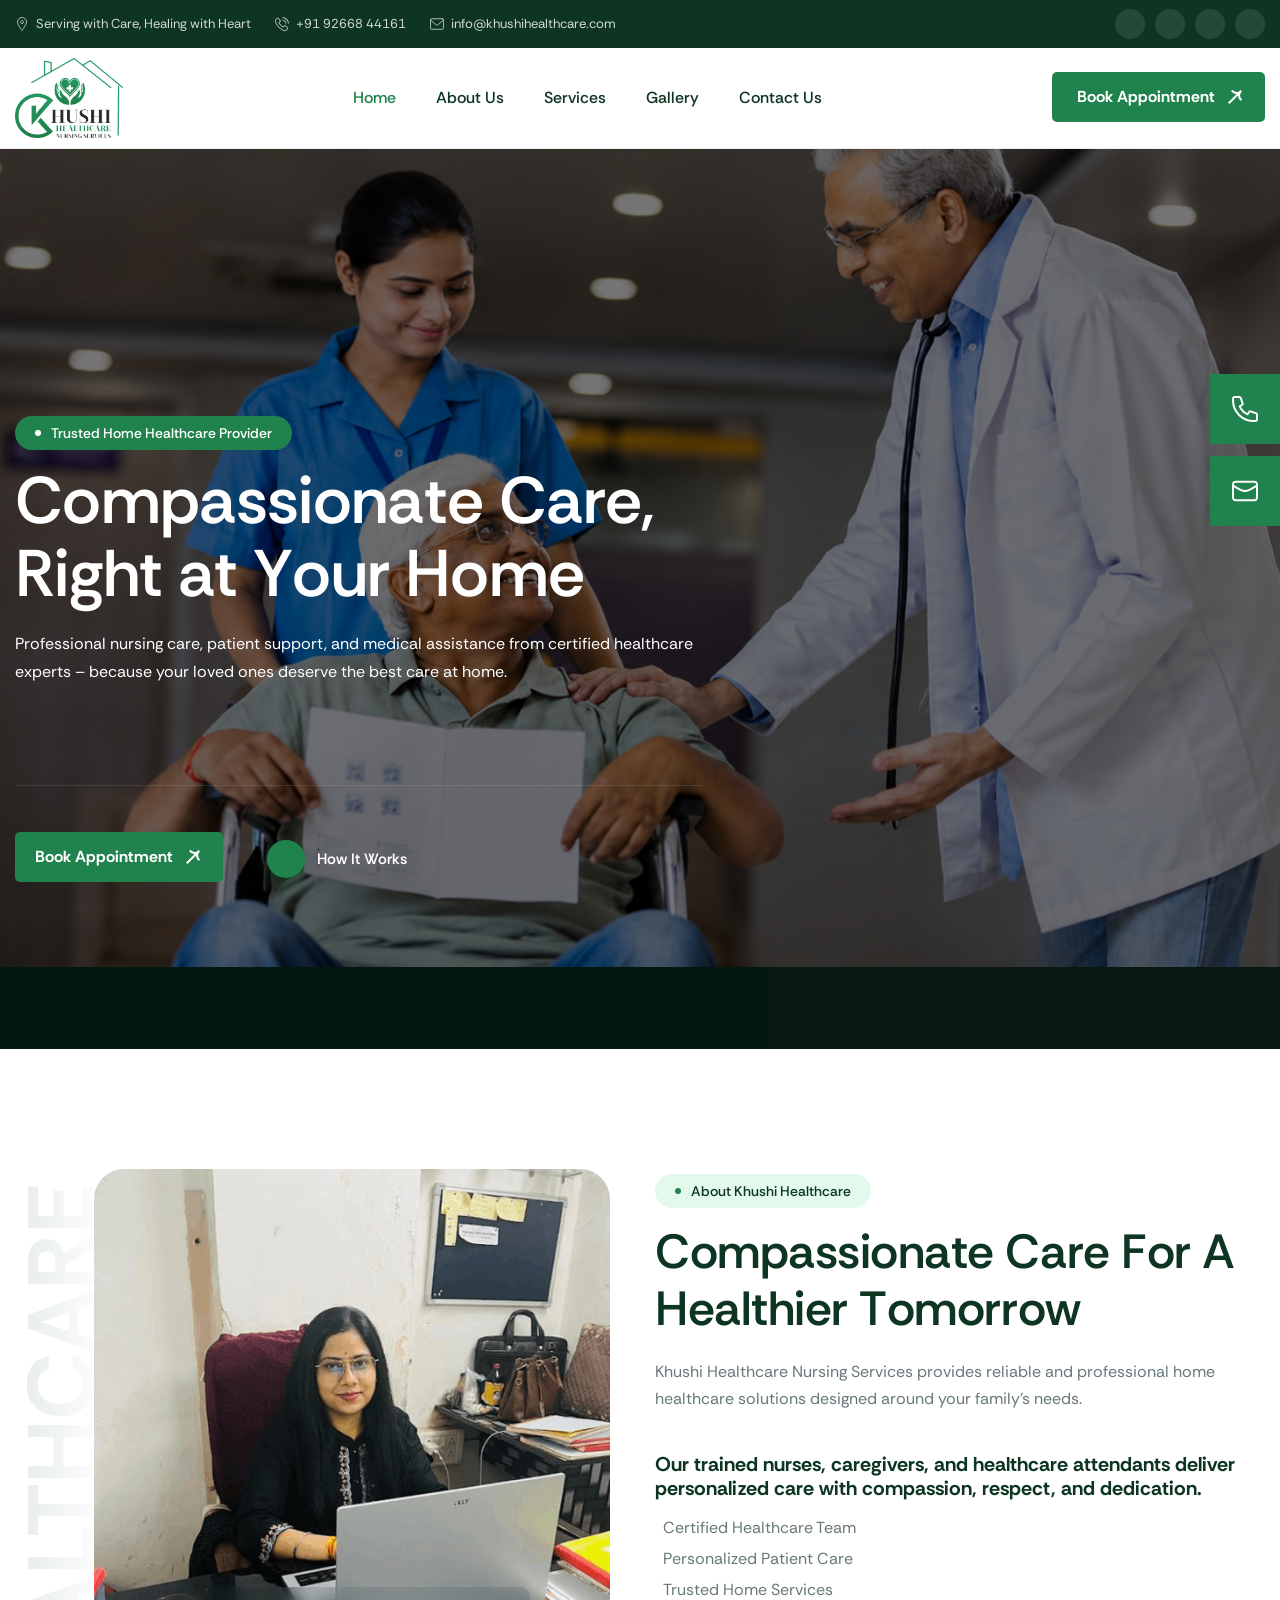
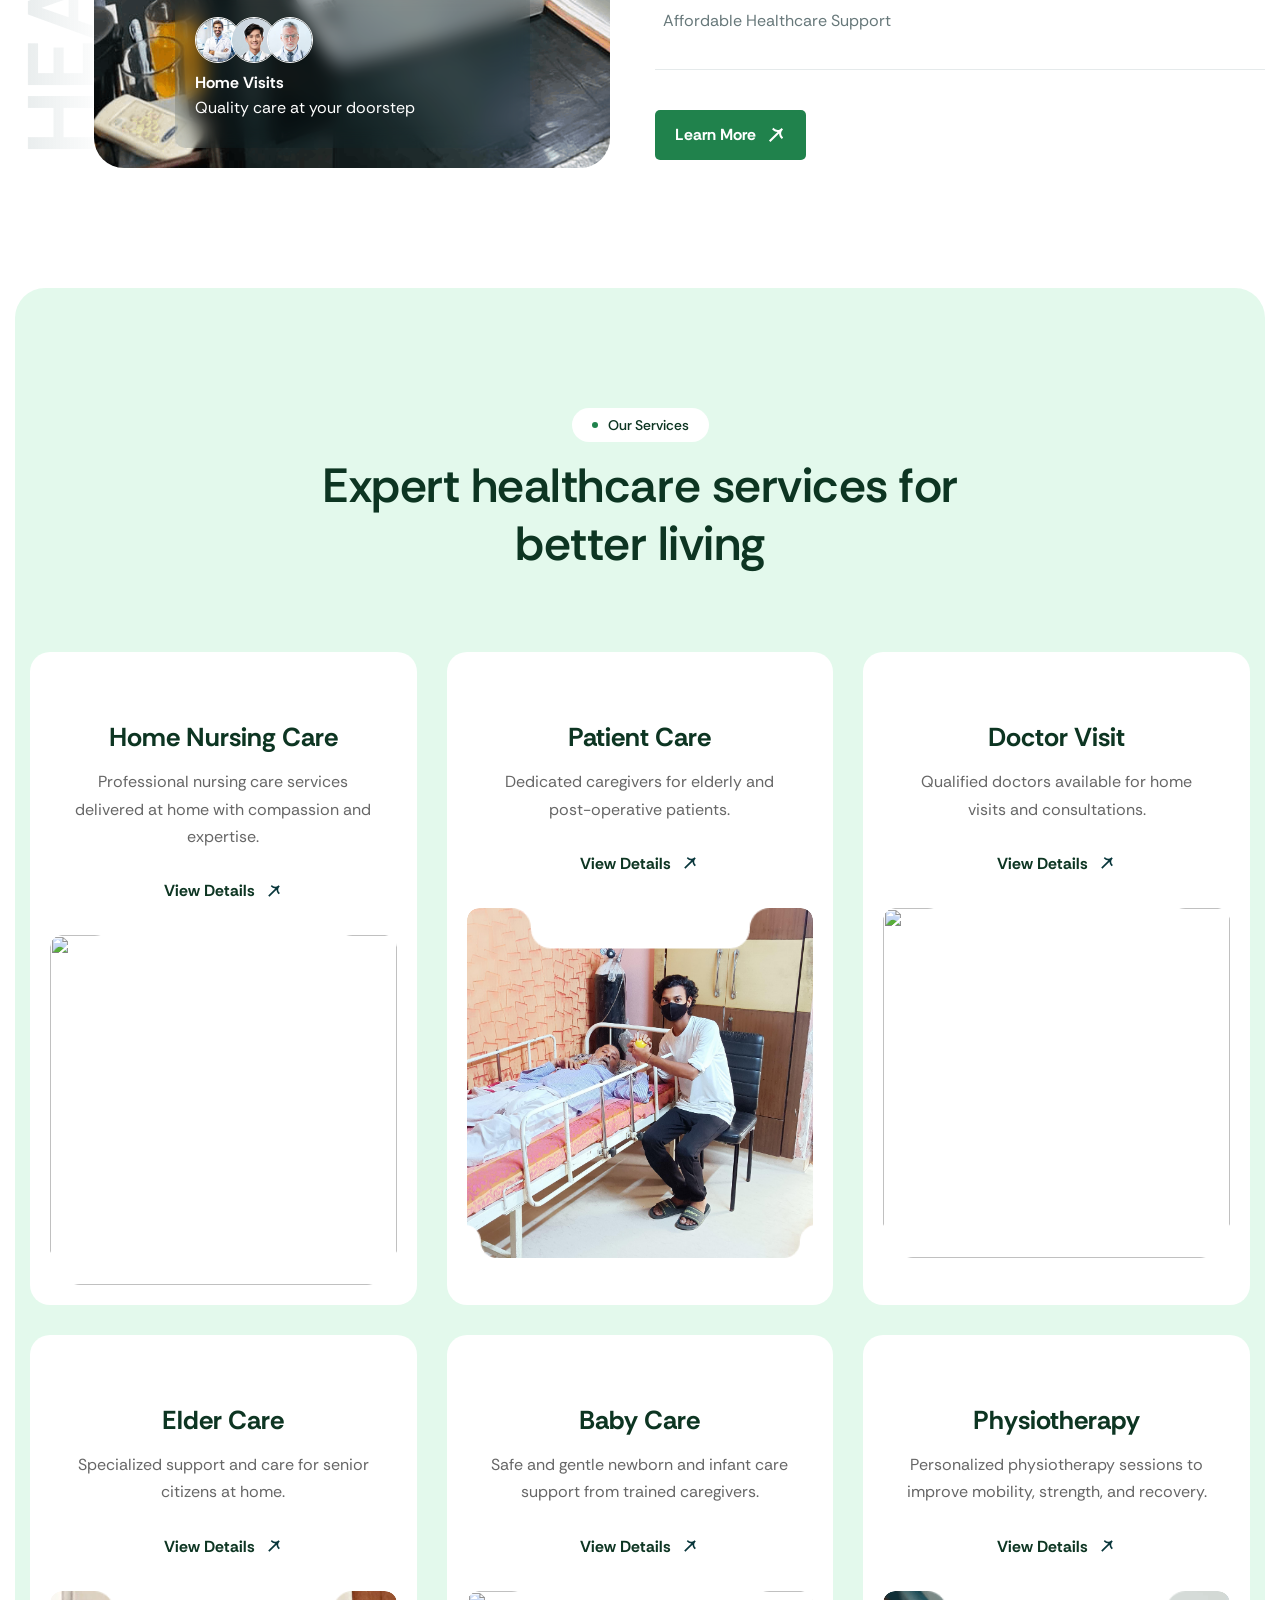
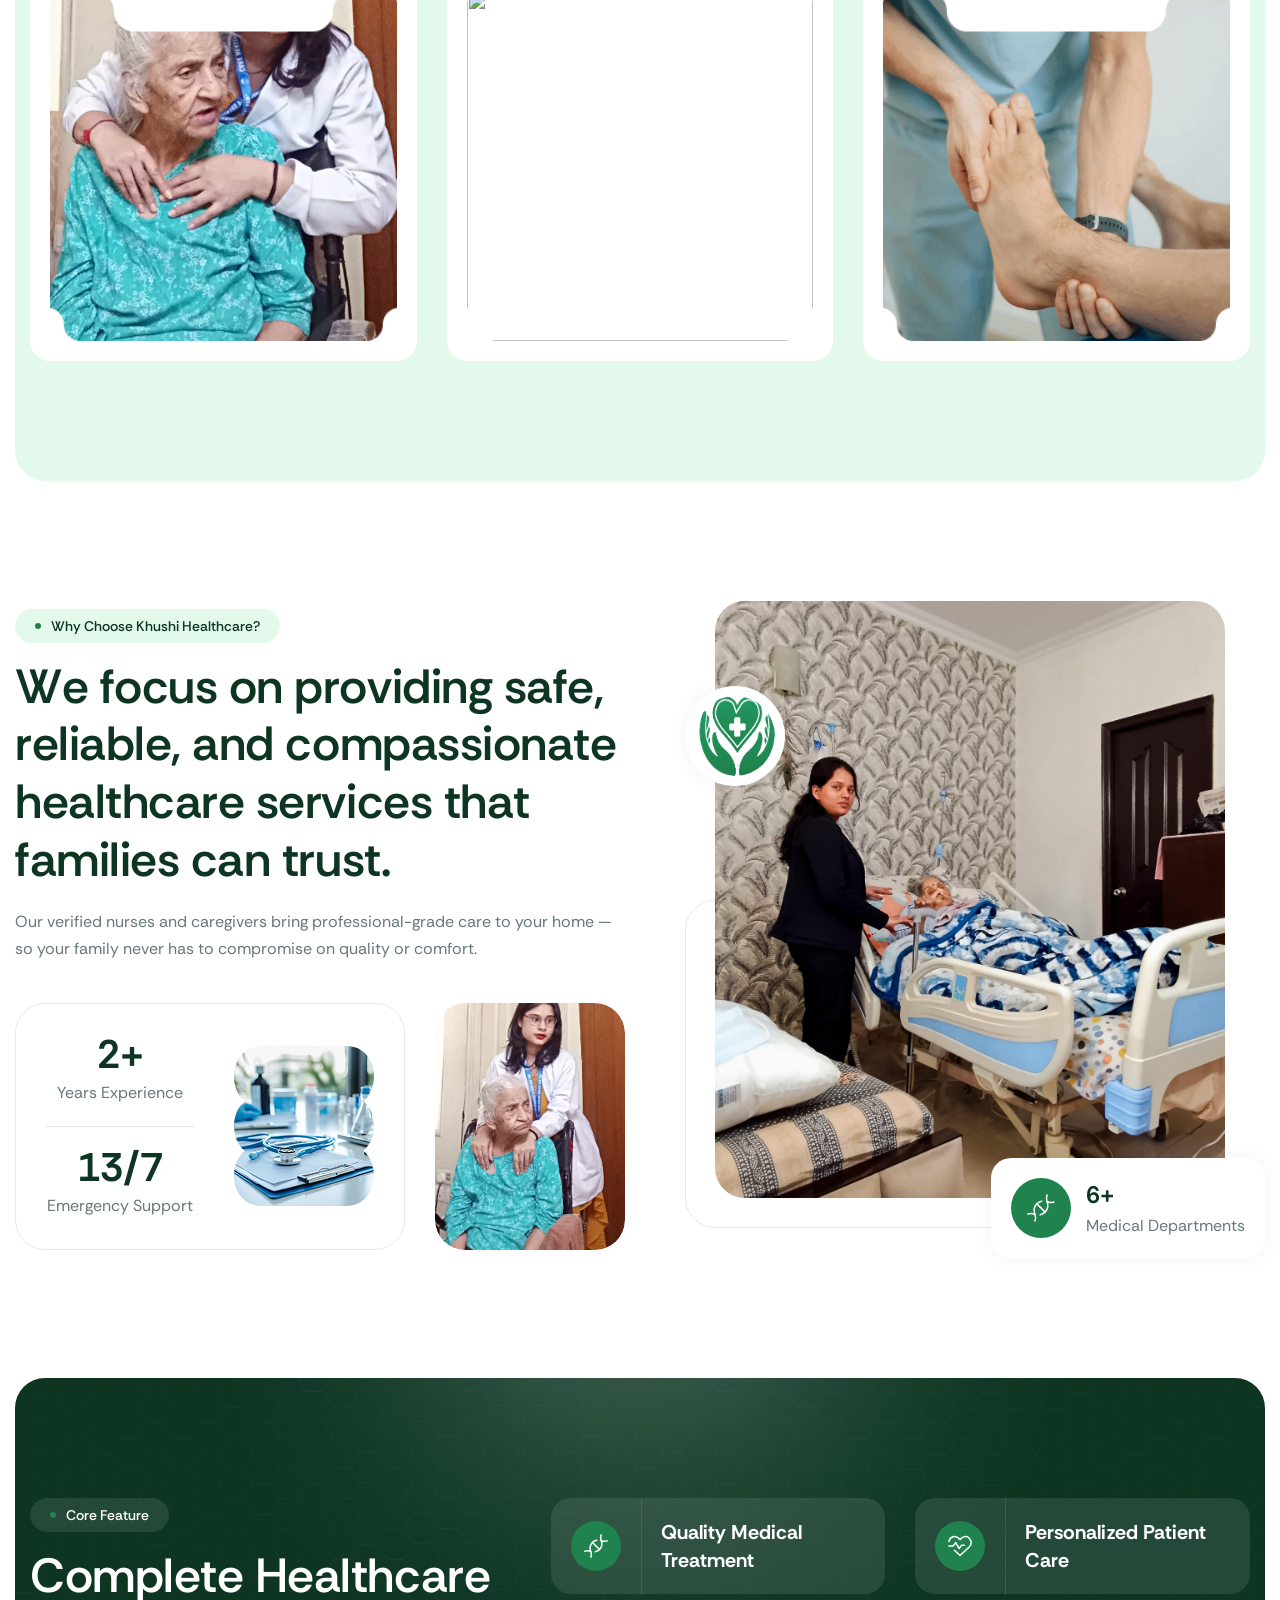
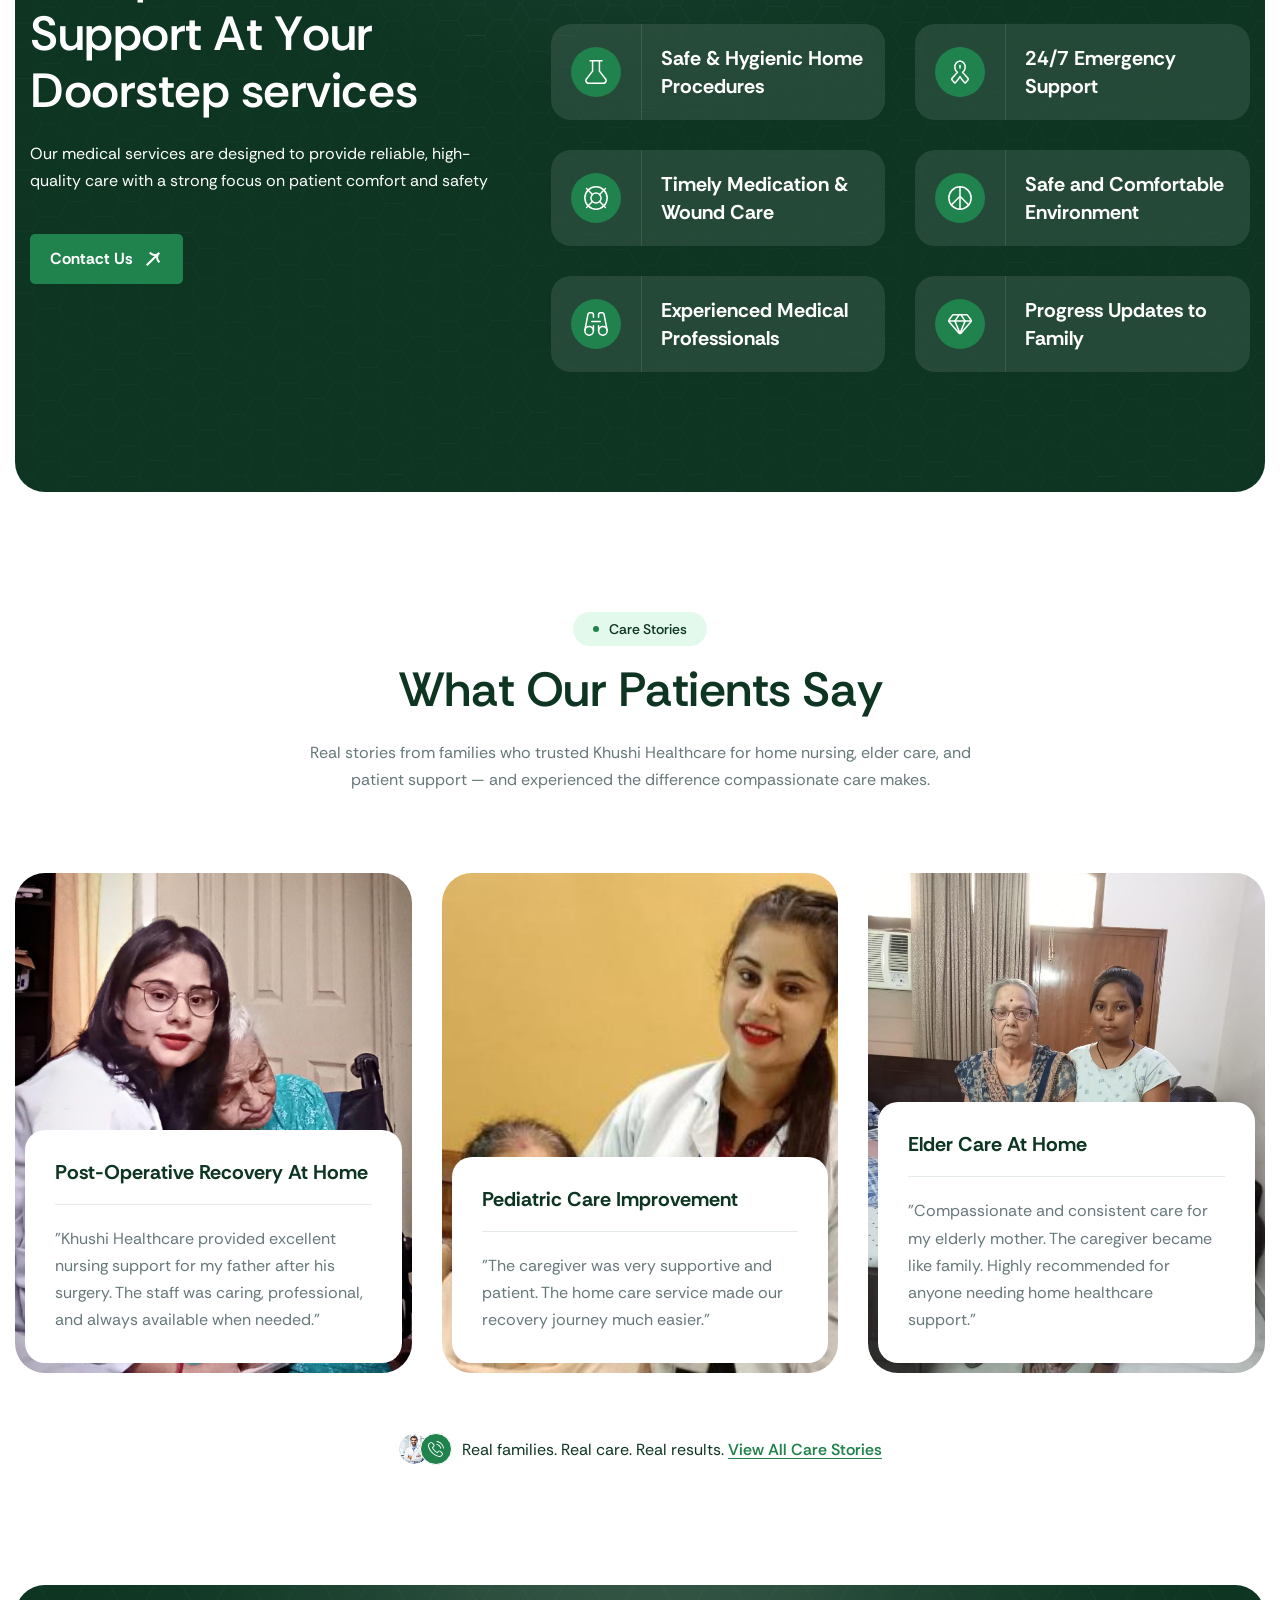
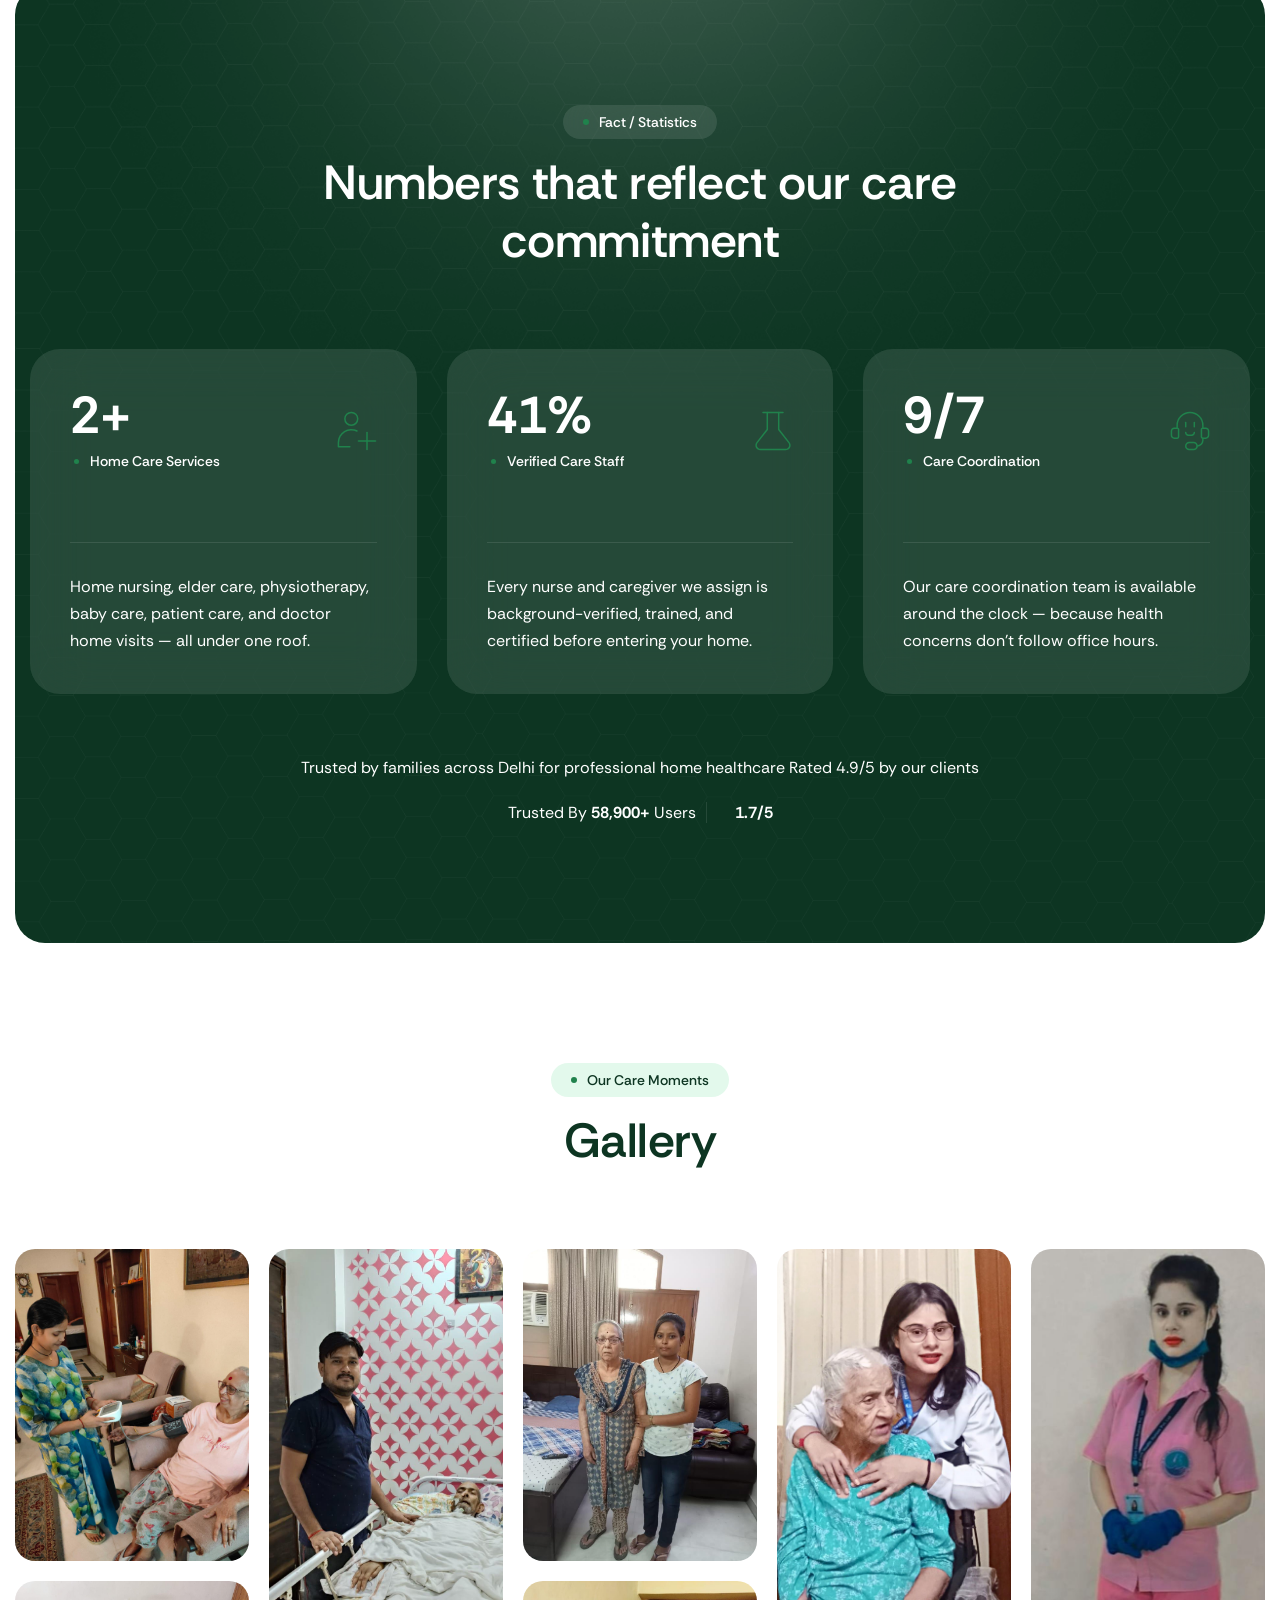
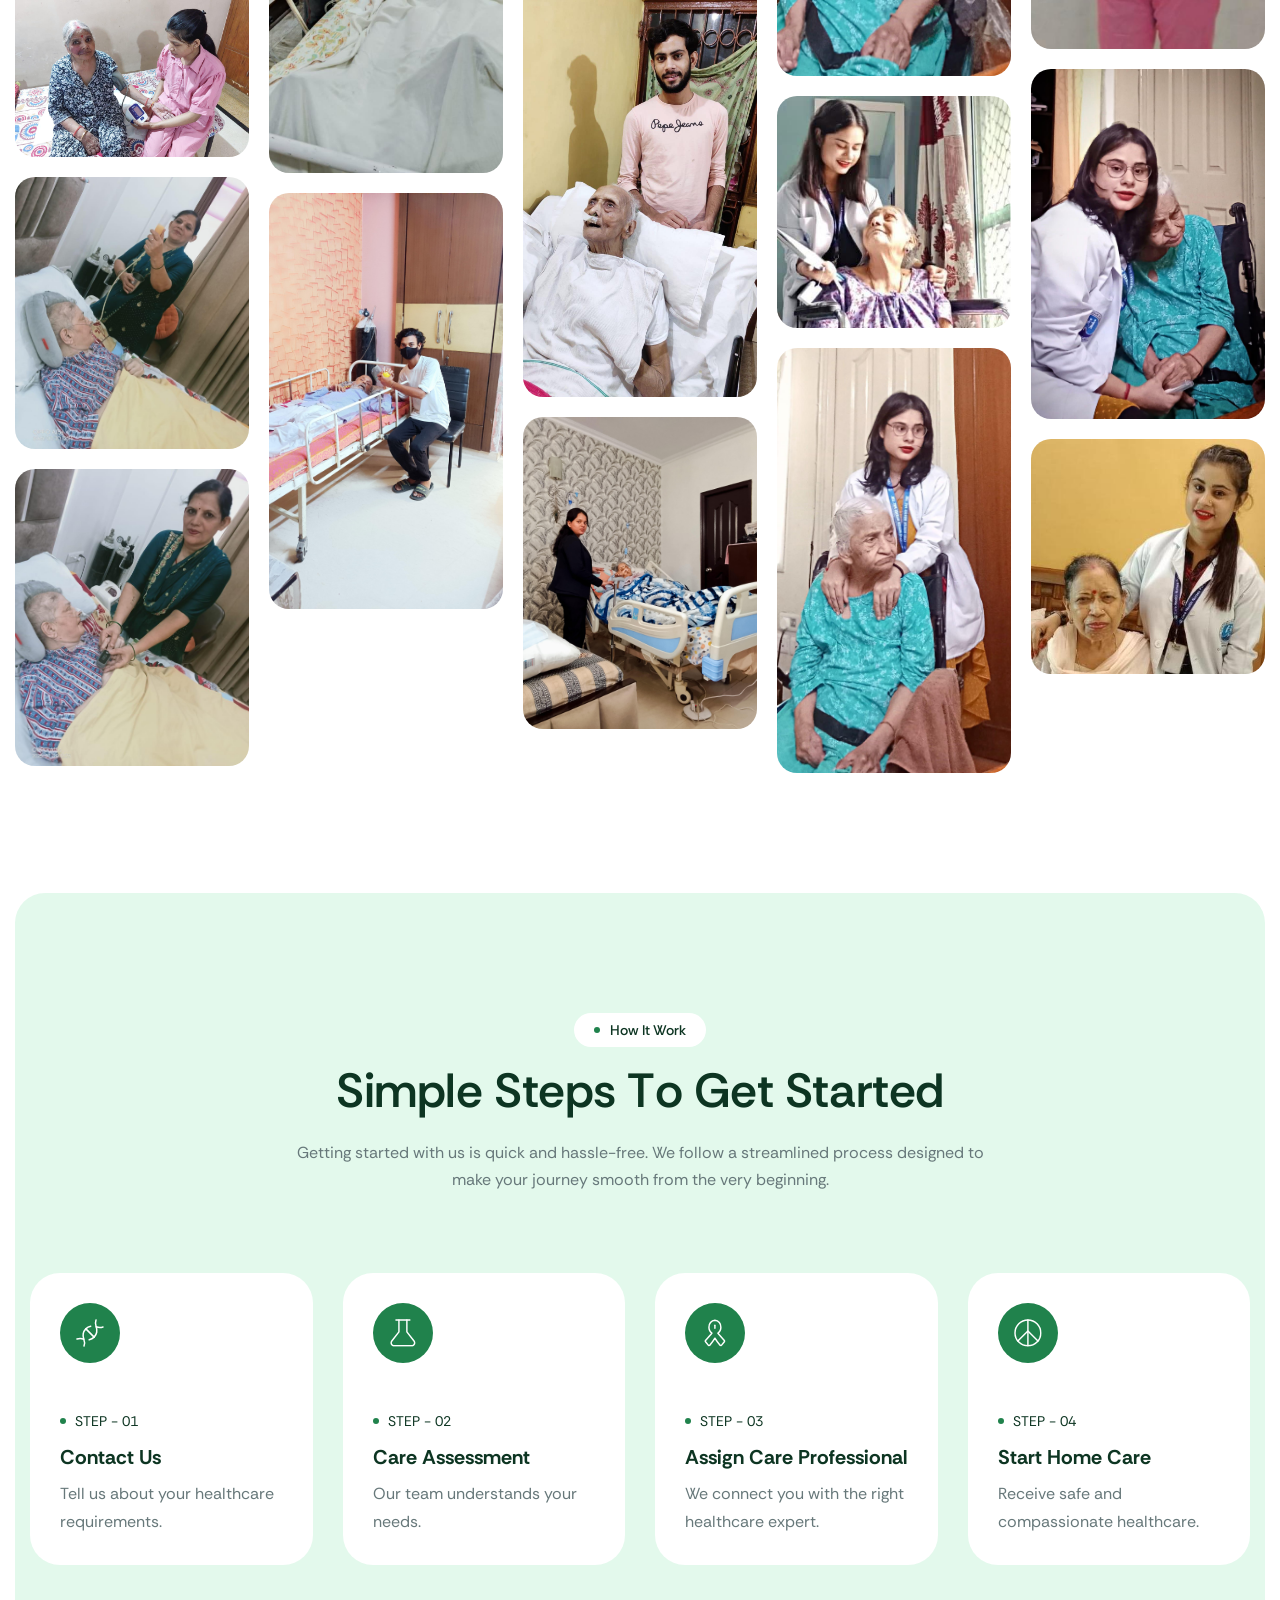
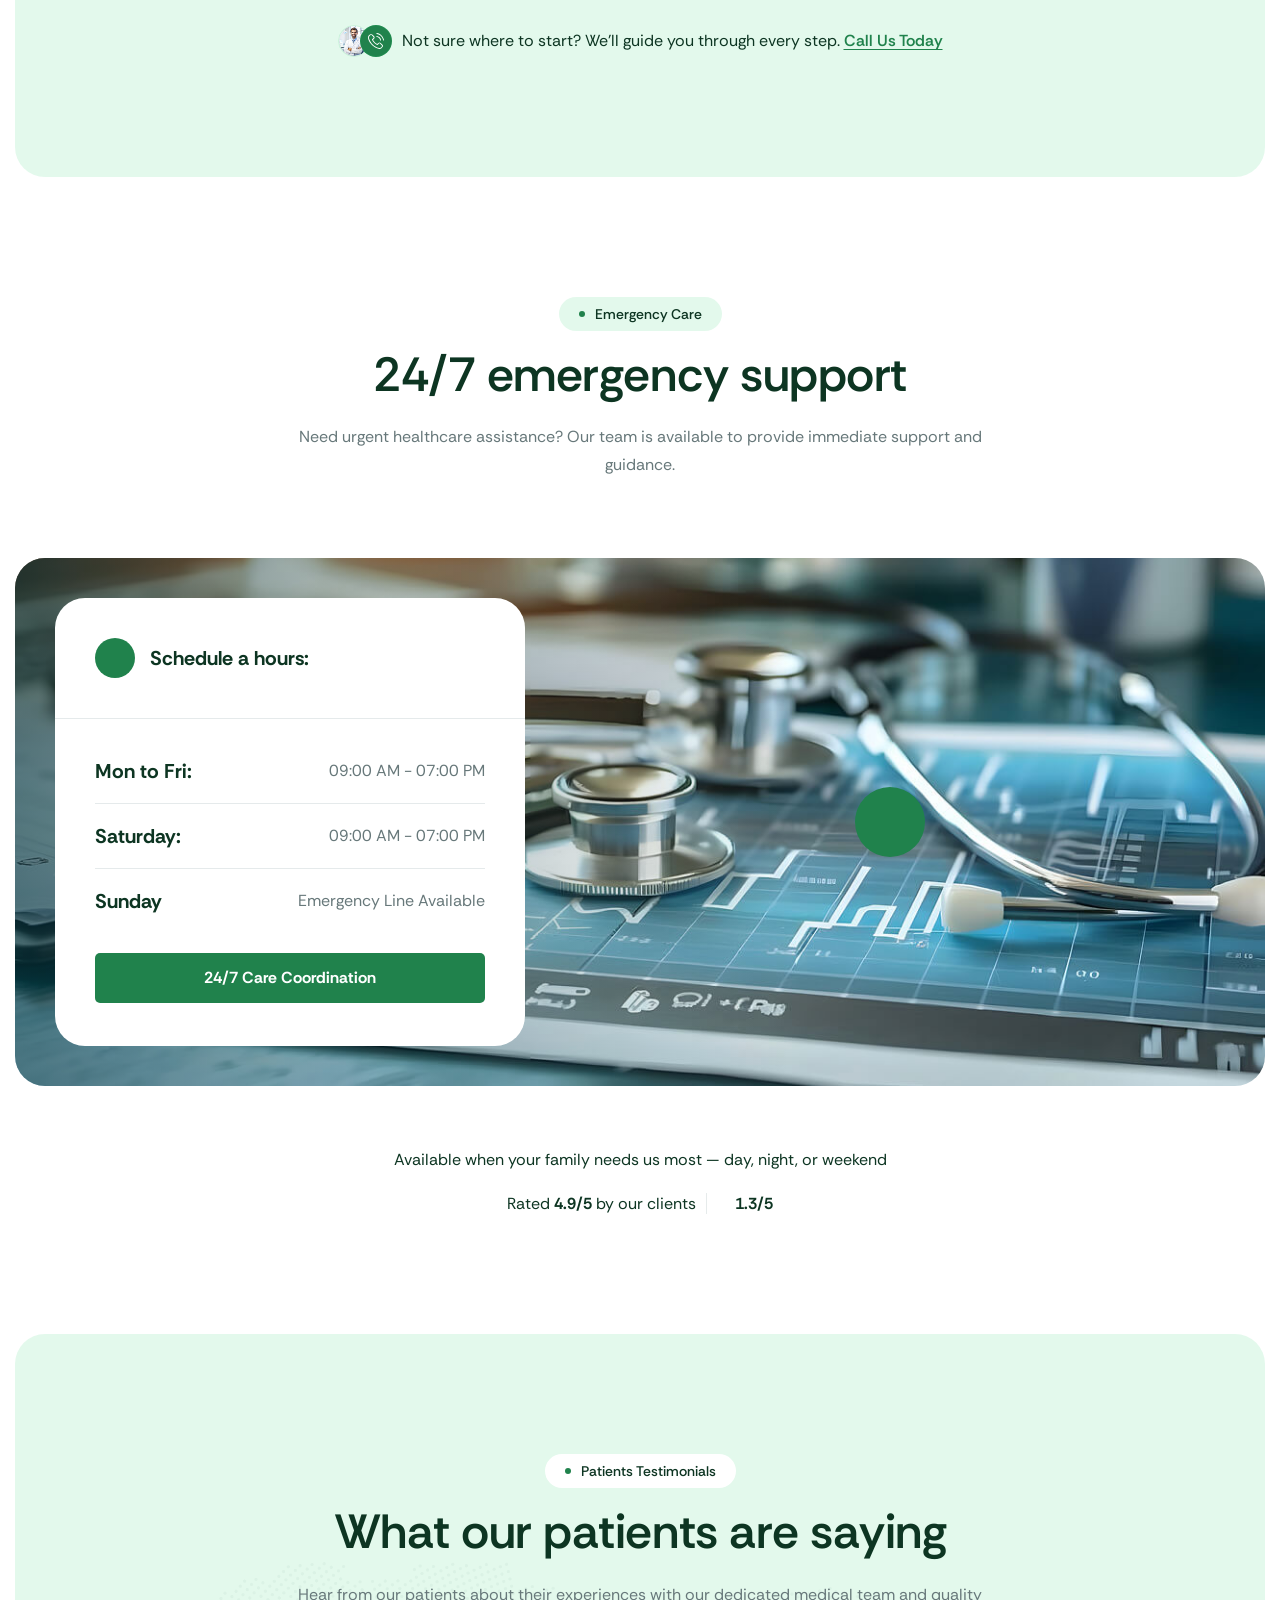
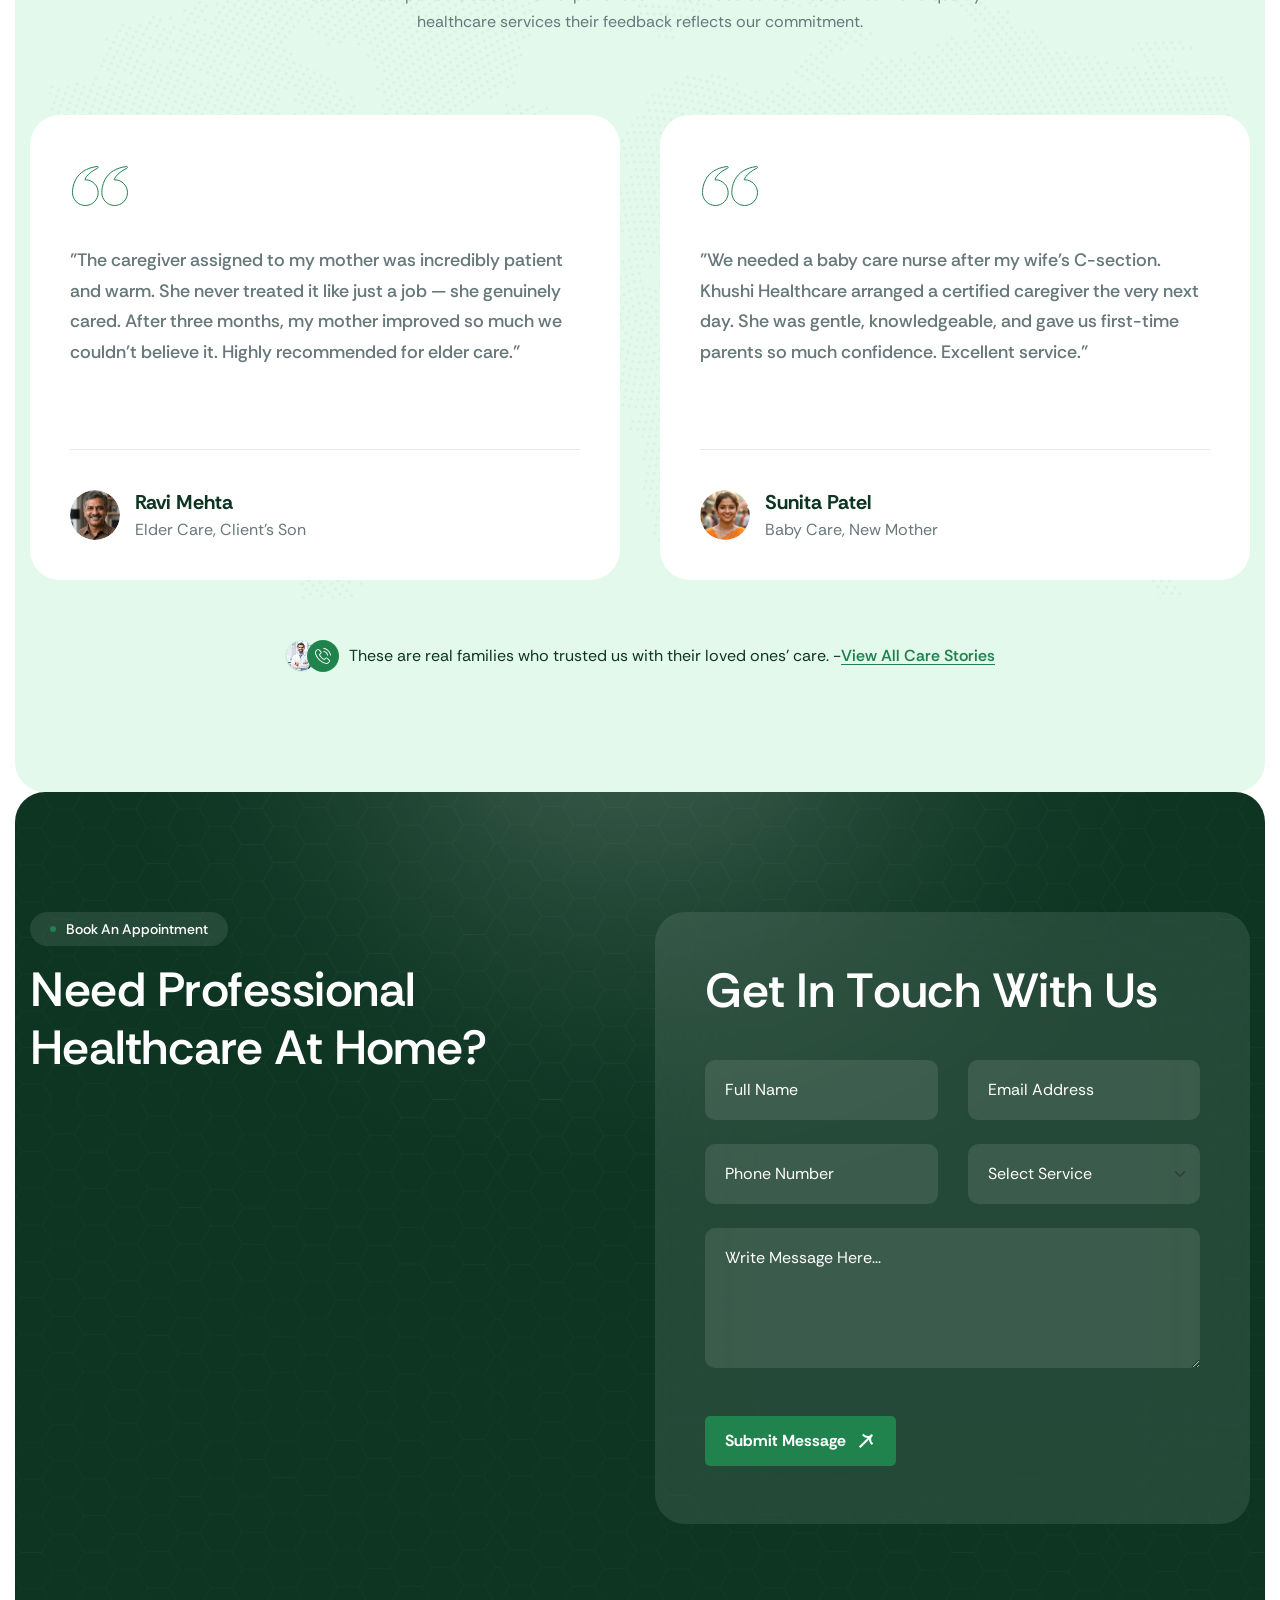
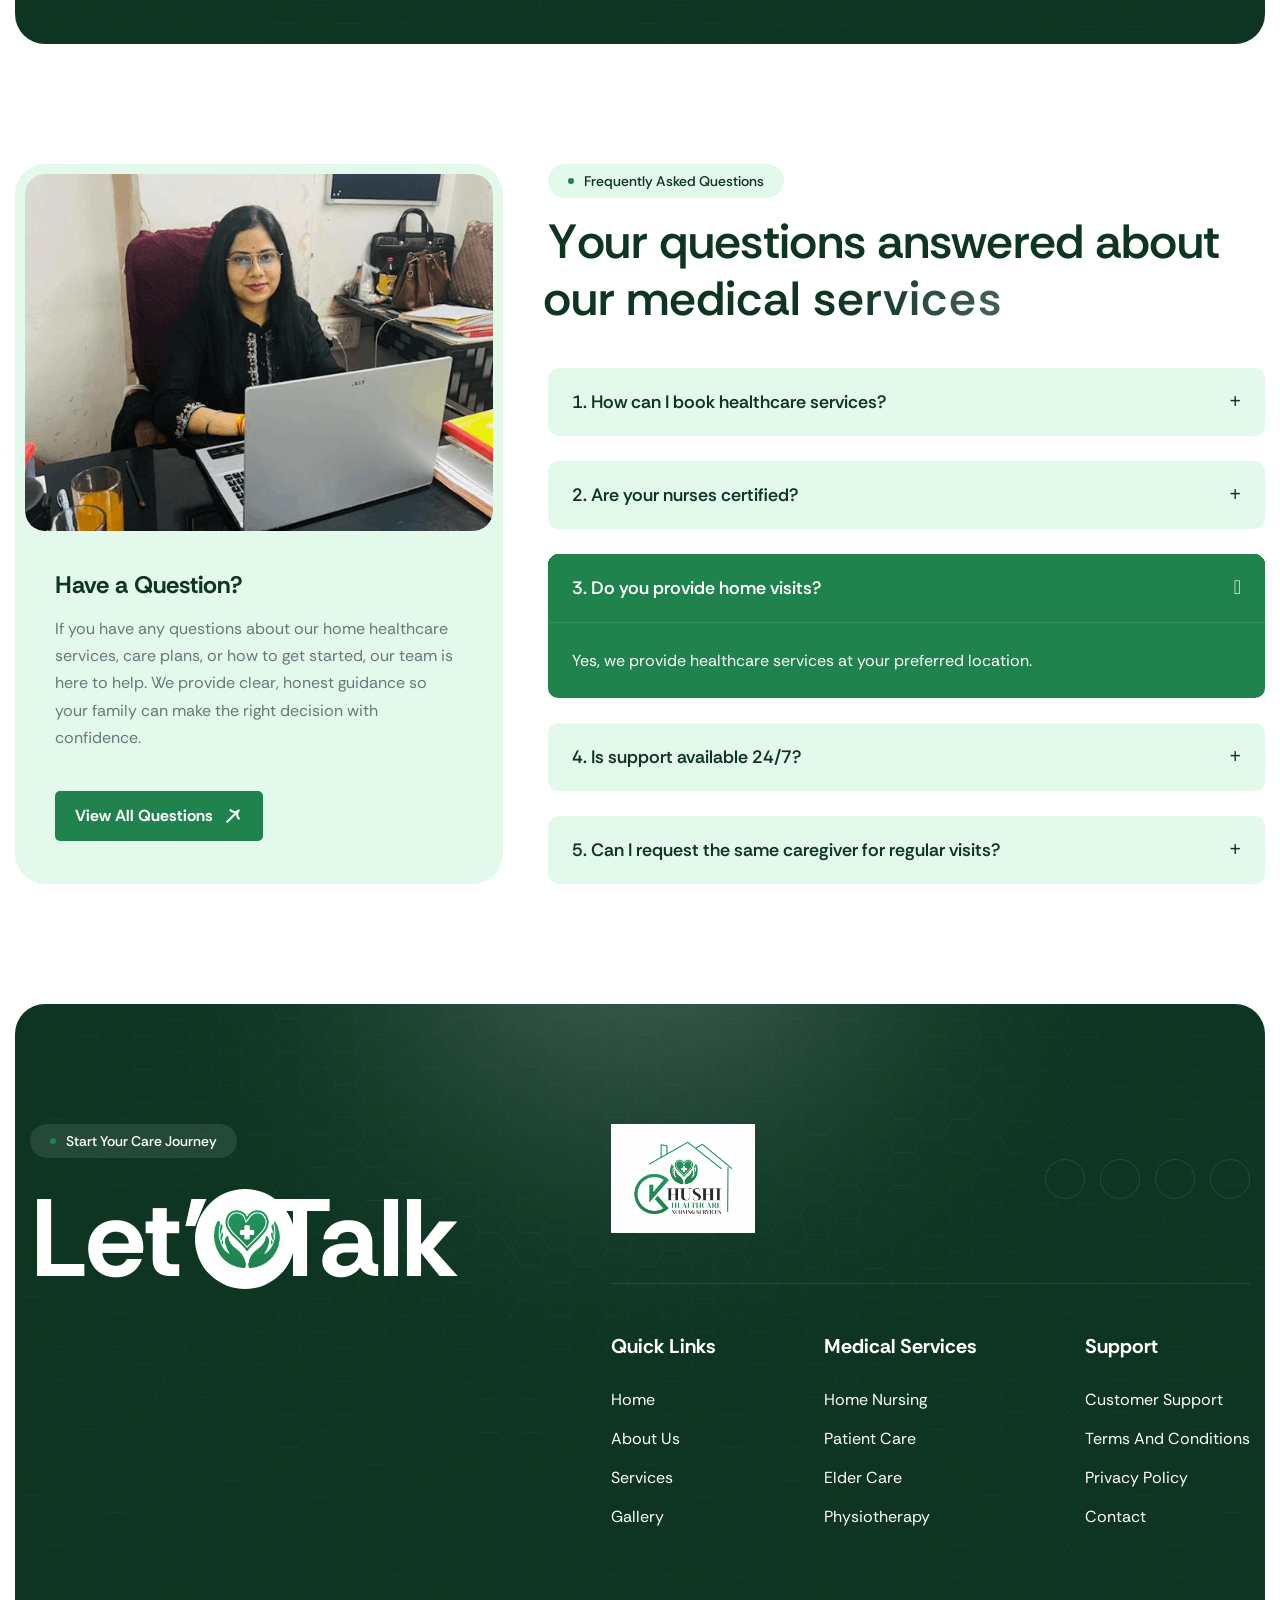
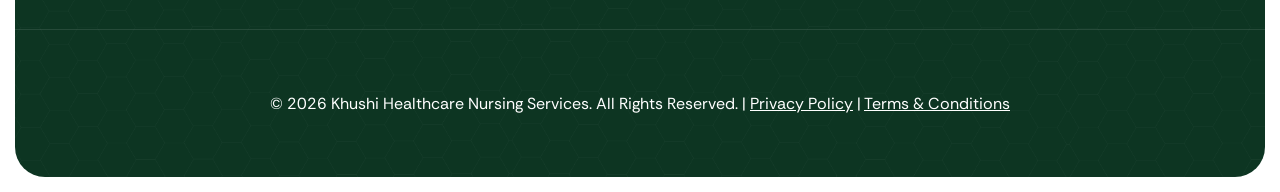
==== index.html @ 94379349 "fixes" ====
<!DOCTYPE html>
<html lang="en">

<head>
    <!-- Meta -->
    <meta charset="utf-8">
    <meta http-equiv="X-UA-Compatible" content="IE=edge">
    <meta name="viewport" content="width=device-width, initial-scale=1.0, maximum-scale=1">
    <meta name="description"
        content="Khushi Healthcare Nursing Services provides certified home nursing, elder care, physiotherapy, baby care & doctor home visits across Delhi.">
    <meta name="keywords"
        content="home nursing Delhi, elder care, patient care, physiotherapy at home, baby care, doctor home visit, home healthcare services">
    <meta name="author" content="Khushi Healthcare Nursing Services">
    <!-- Page Title -->
    <title>Home | Khushi Healthcare Nursing Services</title>
    <!-- Favicon Icon -->
    <link rel="shortcut icon" type="image/x-icon" href="images/site-icon.png">
    <!-- Google Fonts Css-->
    <link rel="preconnect" href="https://fonts.googleapis.com/">
    <link rel="preconnect" href="https://fonts.gstatic.com/" crossorigin>
    <link href="https://fonts.googleapis.com/css2?family=Rethink+Sans:ital,wght@0,400..800;1,400..800&amp;display=swap"
        rel="stylesheet">
    <!-- Bootstrap Css -->
    <link href="css/bootstrap.min.css" rel="stylesheet" media="screen">
    <!-- SlickNav Css -->
    <link href="css/slicknav.min.css" rel="stylesheet">
    <!-- Swiper Css -->
    <link rel="stylesheet" href="css/swiper-bundle.min.css">
    <link rel="stylesheet" href="https://cdnjs.cloudflare.com/ajax/libs/font-awesome/7.0.1/css/all.min.css">
    <!-- Animated Css -->
    <link href="css/animate.css" rel="stylesheet">
    <!-- lightbox  -->
    <link rel="stylesheet" href="https://cdnjs.cloudflare.com/ajax/libs/fancybox/3.5.7/jquery.fancybox.min.css" <!--
        Magnific Popup Core Css File -->
    <link rel="stylesheet" href="css/magnific-popup.css">
    <!-- Mouse Cursor Css File -->
    <link rel="stylesheet" href="css/mousecursor.css">
    <!-- Main Custom Css -->
    <link href="css/custom.css" rel="stylesheet" media="screen">
</head>

<body>

    <div class="contact-fixed-bar">
        <a href="tel:9266844161" class="phone">
            <svg xmlns="http://www.w3.org/2000/svg" width="26" height="26" viewBox="0 0 26 26" fill="none">
                <path
                    d="M1 4.33333C1 15.7472 10.2528 25 21.6667 25C22.1816 25 22.6922 24.9812 23.1977 24.9441C23.7778 24.9017 24.0679 24.8804 24.332 24.7284C24.5506 24.6025 24.7581 24.3793 24.8677 24.152C25 23.8776 25 23.5575 25 22.9173V19.1609C25 18.6226 25 18.3534 24.9114 18.1226C24.8331 17.9188 24.706 17.7373 24.5412 17.5941C24.3546 17.432 24.1017 17.34 23.5957 17.156L23.5957 17.156L19.3199 15.6012C18.7313 15.3871 18.437 15.2801 18.1577 15.2983C17.9115 15.3143 17.6746 15.3983 17.4733 15.541C17.245 15.7029 17.0838 15.9714 16.7616 16.5085L16.7616 16.5085L15.6667 18.3333C12.1335 16.7332 9.2692 13.8652 7.66667 10.3333L9.49151 9.23843C10.0286 8.91617 10.2971 8.75504 10.459 8.52675C10.6017 8.32544 10.6857 8.08849 10.7017 7.84226C10.7199 7.56302 10.6129 7.2687 10.3988 6.68006L8.84398 2.40428C8.66001 1.89835 8.56802 1.64538 8.40589 1.4588C8.26268 1.29399 8.08119 1.16686 7.87736 1.0886C7.64661 1 7.37744 1 6.83909 1H3.08268C2.4425 1 2.12241 1 1.84797 1.13234C1.62067 1.24194 1.39752 1.44935 1.2716 1.66804C1.11958 1.93209 1.09833 2.22216 1.05585 2.8023C1.01883 3.30781 1 3.81837 1 4.33333Z"
                    stroke="white" stroke-width="2" stroke-linecap="round" stroke-linejoin="round"></path>
            </svg>
            <span>(926) 684-4161</span>
        </a>
        <a href="mailto:Khushihealthcarenursingservice@gmail.com" class="mail">
            <svg xmlns="http://www.w3.org/2000/svg" width="26" height="22" viewBox="0 0 26 22" fill="none">
                <path
                    d="M25 5.66797L20.2523 8.30559C17.6053 9.77613 16.2818 10.5114 14.8802 10.7997C13.6397 11.0548 12.3603 11.0548 11.1198 10.7997C9.71819 10.5114 8.3947 9.77614 5.74773 8.3056L1 5.66797M5.26667 20.3346H20.7333C22.2268 20.3346 22.9735 20.3346 23.544 20.044C24.0457 19.7883 24.4537 19.3804 24.7094 18.8786C25 18.3082 25 17.5614 25 16.068V5.93464C25 4.44116 25 3.69443 24.7094 3.12399C24.4537 2.62223 24.0457 2.21428 23.544 1.95862C22.9735 1.66797 22.2268 1.66797 20.7333 1.66797H5.26667C3.77319 1.66797 3.02646 1.66797 2.45603 1.95862C1.95426 2.21428 1.54631 2.62223 1.29065 3.12399C1 3.69443 1 4.44116 1 5.93464V16.068C1 17.5614 1 18.3082 1.29065 18.8786C1.54631 19.3804 1.95426 19.7883 2.45603 20.044C3.02646 20.3346 3.77319 20.3346 5.26667 20.3346Z"
                    stroke="white" stroke-width="2" stroke-linecap="round" stroke-linejoin="round"></path>
            </svg><span>Khushihealthcarenursingservice@gmail.com</span>
        </a>
    </div>


    <!-- Top Bar Start -->
    <div class="header-top-bar">
        <div class="container">
            <div class="header-top-inner">
                <div class="header-top-left">
                    <ul class="header-top-info">
                        <li>
                            <img src="images/icon-location-white.svg" alt="Location">
                            <span>Serving with Care, Healing with Heart</span>
                        </li>
                        <li>
                            <img src="images/icon-phone-white.svg" alt="Phone">
                            <a href="tel:9266844161">+91 92668 44161</a>
                        </li>
                        <li>
                            <img src="images/icon-mail-white.svg" alt="Email">
                            <a href="mailto:info@khushihealthcare.com">info@khushihealthcare.com</a>
                        </li>
                    </ul>
                </div>
                <div class="header-top-right">
                    <ul class="header-social-links">
                        <li><a href="#" aria-label="Facebook"><i class="fa-brands fa-facebook-f"></i></a></li>
                        <li><a href="#" aria-label="Instagram"><i class="fa-brands fa-instagram"></i></a></li>
                        <li><a href="#" aria-label="Twitter"><i class="fa-brands fa-x-twitter"></i></a></li>
                        <li><a href="#" aria-label="WhatsApp"><i class="fa-brands fa-whatsapp"></i></a></li>
                    </ul>
                </div>
            </div>
        </div>
    </div>
    <!-- Top Bar End -->

    <!-- Header Start -->
    <header class="main-header">
        <div class="header-sticky">
            <nav class="navbar navbar-expand-lg">
                <div class="container">
                    <!-- Logo Start -->
                    <a class="navbar-brand" href="/">
                        <img src="images/site-logo-new.png" alt="Khushi Healthcare Logo">
                    </a>
                    <!-- Logo End -->

                    <!-- Main Menu Start -->
                    <div class="collapse navbar-collapse main-menu">
                        <div class="nav-menu-wrapper">
                            <ul class="navbar-nav mr-auto" id="menu">
                                <li class="nav-item"><a class="nav-link active" href="/">Home</a></li>
                                <li class="nav-item"><a class="nav-link" href="about">About Us</a></li>
                                <li class="nav-item"><a class="nav-link" href="services">Services</a></li>
                                <li class="nav-item"><a class="nav-link" href="gallery">Gallery</a></li>
                                <li class="nav-item"><a class="nav-link" href="contact">Contact Us</a></li>
                                <li class="nav-item highlighted-menu"><a class="nav-link" href="contact">Book
                                        Appointment</a></li>
                            </ul>
                        </div>

                        <!-- Header Btn Start -->
                        <div class="header-btn">
                            <a href="tel:9266844161" class="btn-default btn-highlighted">
                                <i class="fa-regular fa-calendar-check"></i> Book Appointment
                            </a>
                        </div>
                        <!-- Header Btn End -->
                    </div>
                    <!-- Main Menu End -->
                    <div class="navbar-toggle"></div>
                </div>
            </nav>
            <div class="responsive-menu"></div>
        </div>
    </header>
    <!-- Header End -->

    <!-- Hero Section Start -->
    <div class="hero dark-section parallaxie desktop-banner" style="background-image: url('images/home-banner.png');">
        <div class="container">
            <div class="row">
                <div class="col-xl-7">
                    <!-- Hero Content Start -->
                    <div class="hero-content">
                        <!-- Section Title Start -->
                        <div class="section-title">
                            <span class="section-sub-title wow fadeInUp">Trusted Home Healthcare Provider</span>
                            <h1 class="text-anime-style-3" data-cursor="-opaque">Compassionate Care, Right at Your Home
                            </h1>
                            <p class="wow fadeInUp" data-wow-delay="0.2s">Professional nursing care, patient support,
                                and medical assistance from certified healthcare experts – because your loved ones
                                deserve the best care at home.</p>
                        </div>
                        <!-- Section Title End -->

                        <!-- Hero Content Body Start -->
                        <div class="hero-content-body wow fadeInUp" data-wow-delay="0.4s">
                            <!-- Hero Button Start -->
                            <div class="hero-btn">
                                <a href="tel:9266844161" class="btn-default btn-highlighted">Book Appointment</a>
                            </div>

                            <a href="services" class="btn-hero-outline">
                                <span class="btn-play-icon"><i class="fa-solid fa-play"></i></span>
                                How It Works
                            </a>
                            <!-- Hero Button End -->

                            <!-- Hero Client Box Start -->
                            <div class="hero-client-box" style="display: none;">
                                <!-- Satisfy Client Image Start -->
                                <div class="satisfy-client-images">
                                    <div class="satisfy-client-image">
                                        <figure class="image-anime">
                                            <img src="images/author-1.jpg" alt="">
                                        </figure>
                                    </div>
                                    <div class="satisfy-client-image">
                                        <figure class="image-anime">
                                            <img src="images/author-2.jpg" alt="">
                                        </figure>
                                    </div>
                                    <div class="satisfy-client-image">
                                        <figure class="image-anime">
                                            <img src="images/author-3.jpg" alt="">
                                        </figure>
                                    </div>
                                </div>
                                <!-- Satisfy Client Image End -->

                                <!-- Hero Client Content Start -->
                                <div class="hero-client-content">
                                    <h2>24/7 Support</h2>
                                    <p>Available anytime when you need care</p>
                                </div>
                                <!-- Hero Client Content End -->
                            </div>
                            <!-- Hero Client Box End -->
                        </div>
                        <!-- Hero Content Body End -->
                    </div>
                    <!-- Hero Content End -->
                </div>
            </div>
        </div>
    </div>
    <!-- Hero Section End -->

    <!-- Hero Section Start -->
    <div class="hero hero-premium mobile-banner">
        <!-- Soft background circle decoration -->
        <div class="hero-bg-circle"></div>

        <div class="container">
            <div class="row align-items-center">

                <!-- ===== LEFT: Content ===== -->
                <div class="col-xl-6 col-lg-6 order-1 mt-5">
                    <div class="hero-content wow fadeInLeft" data-wow-duration="0.9s">

                        <!-- Trust badge label -->
                        <div class="hero-label wow fadeInUp" data-wow-delay="0.1s">
                            <i class="fa-solid fa-shield-halved"></i>
                            <span>Trusted Home Healthcare Provider</span>
                        </div>

                        <!-- Headline -->
                        <h1 class="hero-headline text-anime-style-3" data-cursor="-opaque">
                            Compassionate Care,<br>
                            <span class="hero-headline-accent">Right at Your Home</span>
                        </h1>

                        <!-- Subheadline -->
                        <p class="hero-subheadline wow fadeInUp" data-wow-delay="0.2s">
                            Professional nursing care, patient support, and medical assistance from certified healthcare
                            experts &ndash; because your loved ones deserve the best care at home.
                        </p>

                        <!-- Trust icon row -->
                        <div class="hero-trust-icons wow fadeInUp" data-wow-delay="0.3s">
                            <div class="hero-trust-item">
                                <div class="hero-trust-icon-wrap">
                                    <i class="fa-solid fa-user-nurse"></i>
                                </div>
                                <span>Expert &amp; Certified Caregivers</span>
                            </div>
                            <div class="hero-trust-item">
                                <div class="hero-trust-icon-wrap">
                                    <i class="fa-solid fa-house-medical-circle-check"></i>
                                </div>
                                <span>Comfort of Your Home</span>
                            </div>
                            <div class="hero-trust-item">
                                <div class="hero-trust-icon-wrap">
                                    <i class="fa-solid fa-hand-holding-heart"></i>
                                </div>
                                <span>Compassion You Can Trust</span>
                            </div>
                        </div>

                        <!-- CTA Buttons -->
                        <div class="hero-content-body wow fadeInUp" data-wow-delay="0.4s">
                            <div class="hero-btn">
                                <a href="tel:9266844161" class="btn-default btn-highlighted">
                                    Book Appointment
                                </a>
                                <a href="services" class="btn-hero-outline">
                                    <span class="btn-play-icon"><i class="fa-solid fa-play"></i></span>
                                    How It Works
                                </a>
                            </div>
                        </div>

                    </div>
                </div>

                <!-- ===== RIGHT: Visual ===== -->
                <div class="col-xl-6 col-lg-6">
                    <div class="hero-visual wow fadeInRight" data-wow-duration="0.9s" data-wow-delay="0.15s">

                        <!-- Image + circular bg -->
                        <div class="hero-image-wrap">
                            <!-- Soft circle behind image -->
                            <div class="hero-img-circle"></div>

                            <figure class="hero-main-image">
                                <img src="images/nurse.jpg" alt="Certified home healthcare nurse" loading="eager">
                            </figure>

                            <!-- Floating 24/7 card -->
                            <div class="hero-float-card hero-float-card--support wow fadeInUp" data-wow-delay="0.6s">
                                <div class="float-card-ring">
                                    <strong>24/7</strong>
                                </div>
                                <div class="float-card-body">
                                    <span>Care &amp; Support</span>
                                    <p>We are available round the clock for your support</p>
                                </div>
                            </div>
                        </div>

                    </div>
                </div>

            </div>
        </div>

        <!-- Bottom Feature Strip -->
        <div class="hero-feature-strip wow fadeInUp" data-wow-delay="0.5s">
            <div class="container">
                <div class="hero-feature-inner">
                    <div class="hero-feature-item">
                        <div class="hero-feature-icon">
                            <i class="fa-solid fa-user-nurse"></i>
                        </div>
                        <div class="hero-feature-text">
                            <h4>Trained Professionals</h4>
                            <p>Experienced &amp; background-verified caregivers</p>
                        </div>
                    </div>
                    <div class="hero-feature-divider"></div>
                    <div class="hero-feature-item">
                        <div class="hero-feature-icon">
                            <i class="fa-solid fa-shield-halved"></i>
                        </div>
                        <div class="hero-feature-text">
                            <h4>Safe &amp; Reliable</h4>
                            <p>Your safety and comfort are our priority</p>
                        </div>
                    </div>
                    <div class="hero-feature-divider"></div>
                    <div class="hero-feature-item">
                        <div class="hero-feature-icon">
                            <i class="fa-solid fa-clock"></i>
                        </div>
                        <div class="hero-feature-text">
                            <h4>On-Time Support</h4>
                            <p>Timely care when you need it most</p>
                        </div>
                    </div>
                </div>
            </div>
        </div>

    </div>
    <!-- Hero Section End -->

    <!-- About Us Section Start -->
    <div class="about-us">
        <div class="container">
            <div class="row">
                <div class="col-xl-6">
                    <!-- About Us Image Box Start -->
                    <div class="about-us-image-box wow fadeInUp">
                        <!-- About Image Title Start -->
                        <div class="about-image-title">
                            <h2>Healthcare</h2>
                        </div>
                        <!-- About Image Title End -->

                        <!-- About Image Box 1 Start -->
                        <div class="about-image-box-1">
                            <!-- About Us Image Start -->
                            <div class="about-us-image">
                                <figure>
                                    <img src="images/owner-img.png" alt="owner-img">
                                </figure>
                            </div>
                            <!-- About Us Image End -->

                            <!-- About Review Box Start -->
                            <div class="about-review-box hero-client-box">
                                <!-- Satisfy Client Image Start -->
                                <div class="satisfy-client-images">
                                    <div class="satisfy-client-image">
                                        <figure class="image-anime">
                                            <img src="images/author-1.jpg" alt="">
                                        </figure>
                                    </div>
                                    <div class="satisfy-client-image">
                                        <figure class="image-anime">
                                            <img src="images/author-2.jpg" alt="">
                                        </figure>
                                    </div>
                                    <div class="satisfy-client-image">
                                        <figure class="image-anime">
                                            <img src="images/author-3.jpg" alt="">
                                        </figure>
                                    </div>
                                </div>
                                <!-- Satisfy Client Image End -->

                                <!-- Hero Client Content Start -->
                                <div class="hero-client-content">
                                    <h2>Home Visits</h2>
                                    <p>Quality care at your doorstep</p>
                                </div>
                                <!-- Hero Client Content End -->
                            </div>
                            <!-- About Review Box End -->
                        </div>
                        <!-- About Image Box 1 End -->
                    </div>
                    <!-- About Us Image Box End -->
                </div>

                <div class="col-xl-6">
                    <!-- About Us Content Start -->
                    <div class="about-us-content">
                        <!-- Section Title Start -->
                        <div class="section-title">
                            <span class="section-sub-title wow fadeInUp">About Khushi Healthcare</span>
                            <h2 class="text-anime-style-3" data-cursor="-opaque">Compassionate Care For A Healthier
                                Tomorrow</h2>
                            <p class="wow fadeInUp" data-wow-delay="0.2s">Khushi Healthcare Nursing Services provides
                                reliable and professional home healthcare solutions designed around your family's needs.
                            </p>
                        </div>
                        <!-- Section Title End -->

                        <!-- About Us Item List Start -->
                        <div class="about-us-item-list wow fadeInUp" data-wow-delay="0.4s">
                            <!-- About Us Item Start -->
                            <div class="about-us-item">
                                <h4>Our trained nurses, caregivers, and healthcare attendants deliver personalized care
                                    with compassion, respect, and dedication.</h4>
                                <ul>
                                    <li><i class="fa fa-check-circle" aria-hidden="true"></i> Certified Healthcare Team
                                    </li>
                                    <li><i class="fa fa-check-circle" aria-hidden="true"></i> Personalized Patient Care
                                    </li>
                                    <li><i class="fa fa-check-circle" aria-hidden="true"></i> Trusted Home Services</li>
                                    <li><i class="fa fa-check-circle" aria-hidden="true"></i> Affordable Healthcare
                                        Support</li>
                                </ul>
                            </div>
                            <!-- About Us Item End -->


                        </div>
                        <!-- About Us Item List End -->

                        <!-- About Content Footer Start -->
                        <div class="about-content-footer wow fadeInUp" data-wow-delay="0.6s">
                            <!-- About Us Button Start -->
                            <div class="about-us-btn">
                                <a href="#" class="btn-default">Learn More</a>
                            </div>
                            <!-- About Us Button End -->

                        </div>
                        <!-- About Content Footer End -->
                    </div>
                    <!-- About Us Content End -->
                </div>
            </div>
        </div>
    </div>
    <!-- About Us Section End -->

    <!-- Our Service Section Start -->
    <div class="our-service bg-section">
        <div class="container">
            <div class="row section-row">
                <div class="col-lg-12">
                    <!-- Section Title Start -->
                    <div class="section-title section-title-center">
                        <span class="section-sub-title wow fadeInUp">Our Services</span>
                        <h2 class="text-anime-style-3" data-cursor="-opaque">Expert healthcare services for better
                            living</h2>
                    </div>
                    <!-- Section Title End -->
                </div>
            </div>

            <div class="services-grid">

                <!-- Card 1 -->
                <div class="service-block wow fadeInUp">
                    <div class="inner-block">

                        <div class="content-box">
                            <div class="inner-box">

                                <div class="icon">
                                    <i class="fa fa-bed" aria-hidden="true"></i>
                                </div>

                                <h4 class="service-title">
                                    Home Nursing Care
                                </h4>

                                <div class="service-details">
                                    Professional nursing care services delivered
                                    at home with compassion and expertise.
                                </div>

                                <a href="home-nursing" class="readmore-btn">View Details</a>

                            </div>
                        </div>

                        <div class="image">
                            <img src="https://images.unsplash.com/photo-1584515933487-779824d29309?w=800" alt="">
                            <img src="https://images.unsplash.com/photo-1584515933487-779824d29309?w=800" alt="">
                        </div>

                    </div>
                </div>

                <!-- Card 2 -->
                <div class="service-block wow fadeInUp" data-wow-delay="0.2s"">
                    <div class=" inner-block">

                    <div class="content-box">
                        <div class="inner-box">

                            <div class="icon">
                                <i class="fas fa-heartbeat"></i>
                            </div>

                            <h4 class="service-title">
                                Patient Care
                            </h4>

                            <div class="service-details">
                                Dedicated caregivers for elderly and
                                post-operative patients.
                            </div>

                            <a href="patient-care" class="readmore-btn">View Details</a>

                        </div>
                    </div>

                    <div class="image">
                        <img src="images/gallery-6.jpeg" alt="">
                        <img src="images/gallery-6.jpeg" alt="">
                    </div>

                </div>
            </div>

            <!-- Card 3 -->
            <div class="service-block wow fadeInUp" data-wow-delay="0.4s"">
                    <div class=" inner-block">

                <div class="content-box">
                    <div class="inner-box">

                        <div class="icon">
                            <i class="fas fa-stethoscope"></i>
                        </div>

                        <h4 class="service-title">
                            Doctor Visit
                        </h4>

                        <div class="service-details">
                            Qualified doctors available for home visits
                            and consultations.
                        </div>

                        <a href="doctor-visit" class="readmore-btn">View Details</a>

                    </div>
                </div>

                <div class="image">
                    <img src="https://images.unsplash.com/photo-1576091160550-2173dba999ef?w=800" alt="">
                    <img src="https://images.unsplash.com/photo-1576091160550-2173dba999ef?w=800" alt="">
                </div>

            </div>
        </div>

        <!-- Card 4 -->
        <div class="service-block wow fadeInUp" data-wow-delay="0.6s"">
                    <div class=" inner-block">

            <div class="content-box">
                <div class="inner-box">

                    <div class="icon">
                        <i class="fas fa-wheelchair"></i>
                    </div>

                    <h4 class="service-title">
                        Elder Care
                    </h4>

                    <div class="service-details">
                        Specialized support and care for senior
                        citizens at home.
                    </div>

                    <a href="elder-care" class="readmore-btn">View Details</a>

                </div>
            </div>

            <div class="image">
                <img src="images/gallery-10.jpeg" alt="elder care">
                <img src="images/gallery-10.jpeg" alt="elder care">
            </div>

        </div>
    </div>
    <!-- Card 5 -->
    <div class="service-block wow fadeInUp" data-wow-delay="0.6s"">
                    <div class=" inner-block">

        <div class="content-box">
            <div class="inner-box">

                <div class="icon">
                    <i class="fa fa-child" aria-hidden="true"></i>
                </div>

                <h4 class="service-title">
                    Baby Care
                </h4>

                <div class="service-details">
                    Safe and gentle newborn and infant care support from trained caregivers.
                </div>

                <a href="baby-care" class="readmore-btn">View Details</a>

            </div>
        </div>

        <div class="image">
            <img src="https://images.unsplash.com/photo-1470116945706-e6bf5d5a53ca?q=80&w=1074&auto=format&fit=crop&ixlib=rb-4.1.0&ixid=M3wxMjA3fDB8MHxwaG90by1wYWdlfHx8fGVufDB8fHx8fA%3D%3D"
                alt="">
            <img src="https://images.unsplash.com/photo-1470116945706-e6bf5d5a53ca?q=80&w=1074&auto=format&fit=crop&ixlib=rb-4.1.0&ixid=M3wxMjA3fDB8MHxwaG90by1wYWdlfHx8fGVufDB8fHx8fA%3D%3D"
                alt="">
        </div>

    </div>
    </div>
    <!-- Card 6 -->
    <div class="service-block wow fadeInUp" data-wow-delay="0.6s"">
                    <div class=" inner-block">

        <div class="content-box">
            <div class="inner-box">

                <div class="icon">
                    <i class="fa fa-user-md" aria-hidden="true"></i>
                </div>

                <h4 class="service-title">
                    Physiotherapy
                </h4>

                <div class="service-details">
                    Personalized physiotherapy sessions to improve mobility, strength, and recovery.
                </div>

                <a href="physiotherapy" class="readmore-btn">View Details</a>

            </div>
        </div>

        <div class="image">
            <img src="images/physio.png" alt="physio">
            <img src="images/physio.png" alt="physio">
        </div>

    </div>
    </div>

    </div>

    </div>
    </div>
    <!-- Our Service Section End -->

    <!-- Why Choose Us Section Start -->
    <div class="why-choose-us">
        <div class="container">
            <div class="row align-items-center">
                <div class="col-xl-6">
                    <!-- Why Choose Us Content Start -->
                    <div class="why-choose-us-content">
                        <!-- Section Title Start -->
                        <div class="section-title">
                            <span class="section-sub-title wow fadeInUp">Why Choose Khushi Healthcare?</span>
                            <h2 class="text-anime-style-3" data-cursor="-opaque">We focus on providing safe, reliable,
                                and compassionate healthcare services that families can trust.</h2>
                            <p class="wow fadeInUp" data-wow-delay="0.2s">Our verified nurses and caregivers bring
                                professional-grade care to your home — so your family never has to compromise on quality
                                or comfort.</p>
                        </div>
                        <!-- Section Title End -->

                        <!-- Why Choose Us Body Start -->
                        <div class="why-choose-us-body">
                            <!-- Why Choose Counter Box Start -->
                            <div class="why-choose-counter-box wow fadeInUp" data-wow-delay="0.4s">
                                <!-- Why choose Counter Item List Start -->
                                <div class="why-choose-counter-item-list">
                                    <!-- Why choose Counter Item Start -->
                                    <div class="why-choose-counter-item">
                                        <h2><span class="counter">5+</span>+</h2>
                                        <p>Years Experience</p>
                                    </div>
                                    <!-- Why choose Counter Item End -->

                                    <!-- Why choose Counter Item Start -->
                                    <div class="why-choose-counter-item">
                                        <h2><span class="counter">24</span>/7</h2>
                                        <p>Emergency Support</p>
                                    </div>
                                    <!-- Why choose Counter Item End -->
                                </div>
                                <!-- Why Choose Counter Item List End -->

                                <!-- Why Choose Counter Image Start -->
                                <div class="why-choose-counter-image">
                                    <figure class="image-anime">
                                        <img src="images/why-choose-counter-image.jpg" alt="">
                                    </figure>
                                </div>
                                <!-- Why Choose Counter Image End -->
                            </div>
                            <!-- Why Choose Counter Box End -->

                            <!-- Why Choose Body Image Start -->
                            <div class="why-choose-body-image">
                                <figure class="image-anime reveal">
                                    <img src="images/gallery-12.jpeg" alt="gallery-12">
                                </figure>
                            </div>
                            <!-- Why Choose Body Image End -->
                        </div>
                        <!-- Why Choose Us Body End -->
                    </div>
                    <!-- Why Choose Us Content End -->
                </div>

                <div class="col-xl-6">
                    <!-- Why choose Us Image Box Start -->
                    <div class="why-choose-us-image-box wow fadeInUp">
                        <!-- Why Choose Experience Circle Start -->
                        <div class="years-experience-circle">
                            <figure>
                                <img src="images/site-icon.png" alt="site-icon">
                            </figure>
                        </div>
                        <!-- Why Choose Experience Circle End -->

                        <!-- Why Choose Us Image Start -->
                        <div class="why-choose-us-image">
                            <figure>
                                <img src="images/gallery-9.jpeg" alt="gallery-9">
                            </figure>
                        </div>
                        <!-- Why Choose Us Image End -->

                        <!-- Why Choose Cta Box Start -->
                        <div class="why-choose-cta-box">
                            <div class="icon-box">
                                <img src="images/icon-why-choose-cta-box.svg" alt="">
                            </div>
                            <div class="why-choose-cta-content">
                                <h2><span class="counter">12</span>+</h2>
                                <p>Medical Departments</p>
                            </div>
                        </div>
                        <!-- Why Choose Counter Box End -->
                    </div>
                    <!-- Why choose Us Image Box End -->
                </div>
            </div>
        </div>
    </div>
    <!-- Why Choose Us Section End -->

    <!-- Core Features Section Start -->
    <div class="core-features bg-section dark-section">
        <div class="container">
            <div class="row">
                <div class="col-xl-5">
                    <!-- Core Features Content Start -->
                    <div class="core-features-content">
                        <!-- Section Title Start -->
                        <div class="section-title">
                            <span class="section-sub-title wow fadeInUp">Core Feature</span>
                            <h2 class="text-anime-style-3" data-cursor="-opaque">Complete Healthcare Support At Your
                                Doorstep
                                services</h2>
                            <p class="wow fadeInUp" data-wow-delay="0.2s">Our medical services are designed to provide
                                reliable, high-quality care with a strong focus on patient comfort and safety</p>
                        </div>
                        <!-- Section Title End -->

                        <!-- Core Features Content Button Start -->
                        <div class="core-features-content-btn wow fadeInUp" data-wow-delay="0.4s">
                            <a href="tel:9266844161" class="btn-default btn-highlighted">Contact Us</a>
                        </div>
                        <!-- Core Features Content Button End -->
                    </div>
                    <!-- Core Features Content End -->
                </div>

                <div class="col-xl-7">
                    <!-- Core Features Item List Start -->
                    <div class="core-features-item-list">
                        <!-- Core Features Item Start -->
                        <div class="core-features-item wow fadeInUp">
                            <div class="icon-box">
                                <img src="images/icon-core-features-item-1.svg" alt="">
                            </div>
                            <div class="core-features-item-content">
                                <h3>Quality Medical Treatment</h3>
                            </div>
                        </div>
                        <!-- Core Features Item End -->

                        <!-- Core Features Item Start -->
                        <div class="core-features-item wow fadeInUp" data-wow-delay="0.2s">
                            <div class="icon-box">
                                <img src="images/icon-core-features-item-2.svg" alt="">
                            </div>
                            <div class="core-features-item-content">
                                <h3>Personalized Patient Care</h3>
                            </div>
                        </div>
                        <!-- Core Features Item End -->

                        <!-- Core Features Item Start -->
                        <div class="core-features-item wow fadeInUp" data-wow-delay="0.4s">
                            <div class="icon-box">
                                <img src="images/icon-core-features-item-3.svg" alt="">
                            </div>
                            <div class="core-features-item-content">
                                <h3>Safe & Hygienic Home Procedures</h3>
                            </div>
                        </div>
                        <!-- Core Features Item End -->

                        <!-- Core Features Item Start -->
                        <div class="core-features-item wow fadeInUp" data-wow-delay="0.6s">
                            <div class="icon-box">
                                <img src="images/icon-core-features-item-4.svg" alt="">
                            </div>
                            <div class="core-features-item-content">
                                <h3>24/7 Emergency Support</h3>
                            </div>
                        </div>
                        <!-- Core Features Item End -->

                        <!-- Core Features Item Start -->
                        <div class="core-features-item wow fadeInUp" data-wow-delay="0.8s">
                            <div class="icon-box">
                                <img src="images/icon-core-features-item-5.svg" alt="">
                            </div>
                            <div class="core-features-item-content">
                                <h3>Timely Medication & Wound Care</h3>
                            </div>
                        </div>
                        <!-- Core Features Item End -->

                        <!-- Core Features Item Start -->
                        <div class="core-features-item wow fadeInUp" data-wow-delay="1s">
                            <div class="icon-box">
                                <img src="images/icon-core-features-item-6.svg" alt="">
                            </div>
                            <div class="core-features-item-content">
                                <h3>Safe and Comfortable Environment</h3>
                            </div>
                        </div>
                        <!-- Core Features Item End -->

                        <!-- Core Features Item Start -->
                        <div class="core-features-item wow fadeInUp" data-wow-delay="1.2s">
                            <div class="icon-box">
                                <img src="images/icon-core-features-item-7.svg" alt="">
                            </div>
                            <div class="core-features-item-content">
                                <h3>Experienced Medical Professionals</h3>
                            </div>
                        </div>
                        <!-- Core Features Item End -->

                        <!-- Core Features Item Start -->
                        <div class="core-features-item wow fadeInUp" data-wow-delay="1.4s">
                            <div class="icon-box">
                                <img src="images/icon-core-features-item-8.svg" alt="">
                            </div>
                            <div class="core-features-item-content">
                                <h3>Progress Updates to Family</h3>
                            </div>
                        </div>
                        <!-- Core Features Item End -->
                    </div>
                    <!-- Core Features Item List End -->
                </div>
            </div>
        </div>
    </div>
    <!-- Core Features Section End -->

    <!-- Case Study Section Start -->
    <div class="our-case-study">
        <div class="container">
            <div class="row section-row">
                <div class="col-lg-12">
                    <!-- Section Title Start -->
                    <div class="section-title section-title-center">
                        <span class="section-sub-title wow fadeInUp">Care Stories</span>
                        <h2 class="text-anime-style-3" data-cursor="-opaque">What Our Patients Say</h2>
                        <p class="wow fadeInUp" data-wow-delay="0.2s">Real stories from families who trusted Khushi
                            Healthcare for home nursing, elder care, and patient support — and experienced the
                            difference compassionate care makes.</p>
                    </div>
                    <!-- Section Title End -->
                </div>
            </div>

            <div class="row">
                <div class="col-xl-4 col-md-6">
                    <!-- Case Study Item Start -->
                    <div class="case-study-item wow fadeInUp">
                        <div class="case-study-item-image">
                            <a href="#" data-cursor-text="View">
                                <figure>
                                    <img src="images/gallery-14.jpeg" alt="gallery-14">
                                </figure>
                            </a>
                        </div>
                        <div class="case-study-item-content">
                            <h2><a href="#">Post-Operative Recovery At Home</a></h2>
                            <p>"Khushi Healthcare provided excellent nursing support for my father after his surgery.
                                The staff was caring, professional, and always available when needed."</p>
                        </div>
                    </div>
                    <!-- Case Study Item End -->
                </div>

                <div class="col-xl-4 col-md-6">
                    <!-- Case Study Item Start -->
                    <div class="case-study-item wow fadeInUp" data-wow-delay="0.2s">
                        <div class="case-study-item-image">
                            <a href="#" data-cursor-text="View">
                                <figure>
                                    <img src="images/gallery-15.jpeg" alt="gallery">
                                </figure>
                            </a>
                        </div>
                        <div class="case-study-item-content">
                            <h2><a href="#">Pediatric Care Improvement</a></h2>
                            <p>"The caregiver was very supportive and patient. The home care service made our recovery
                                journey much easier."</p>
                        </div>
                    </div>
                    <!-- Case Study Item End -->
                </div>

                <div class="col-xl-4 col-md-6">
                    <!-- Case Study Item Start -->
                    <div class="case-study-item wow fadeInUp" data-wow-delay="0.4s">
                        <div class="case-study-item-image">
                            <a href="#" data-cursor-text="View">
                                <figure>
                                    <img src="images/gallery-7.jpeg" alt="gallery">
                                </figure>
                            </a>
                        </div>
                        <div class="case-study-item-content">
                            <h2><a href="#">Elder Care At Home</a></h2>
                            <p>"Compassionate and consistent care for my elderly mother. The caregiver became like
                                family. Highly recommended for anyone needing home healthcare support."</p>
                        </div>
                    </div>
                    <!-- Case Study Item End -->
                </div>

                <div class="col-lg-12">
                    <!-- Section Footer Text Start -->
                    <div class="section-footer-text section-satisfy-img wow fadeInUp" data-wow-delay="0.6s">
                        <!-- Satisfy Client Images Start -->
                        <div class="satisfy-client-images">
                            <div class="satisfy-client-image">
                                <figure class="image-anime">
                                    <img src="images/author-1.jpg" alt="">
                                </figure>
                            </div>
                            <div class="satisfy-client-image add-more">
                                <img src="images/icon-phone-white.svg" alt="">
                            </div>
                        </div>
                        <!-- Satisfy Client Images End -->
                        <p>Real families. Real care. Real results.
                            <a href="#">View all Care Stories</a>
                        </p>
                    </div>
                    <!-- Section Footer Text End -->
                </div>
            </div>
        </div>
    </div>
    <!-- Case Study Section End -->

    <!-- Our Fact Section Start -->
    <div class="our-facts bg-section dark-section">
        <div class="container">
            <div class="row section-row">
                <div class="col-lg-12">
                    <!-- Section Title Start -->
                    <div class="section-title section-title-center">
                        <span class="section-sub-title wow fadeInUp">Fact / Statistics</span>
                        <h2 class="text-anime-style-3" data-cursor="-opaque">Numbers that reflect our care commitment
                        </h2>
                    </div>
                    <!-- Section Title End -->
                </div>
            </div>

            <div class="row">
                <div class="col-xl-4 col-md-6">
                    <!-- Fact Item Start -->
                    <div class="fact-item wow fadeInUp">
                        <div class="fact-item-header">
                            <div class="fact-item-counter-content">
                                <h2><span class="counter">6+</span>+</h2>
                                <ul>
                                    <li>Home Care Services</li>
                                </ul>
                            </div>
                            <div class="icon-box">
                                <img src="images/icon-fact-item-1.svg" alt="">
                            </div>
                        </div>
                        <div class="fact-item-content">
                            <p>Home nursing, elder care, physiotherapy, baby care, patient care, and doctor home visits
                                — all under one roof.</p>
                        </div>
                    </div>
                    <!-- Fact Item End -->
                </div>

                <div class="col-xl-4 col-md-6">
                    <!-- Fact Item Start -->
                    <div class="fact-item wow fadeInUp" data-wow-delay="0.2s">
                        <div class="fact-item-header">
                            <div class="fact-item-counter-content">
                                <h2><span class="counter">100</span>%</h2>
                                <ul>
                                    <li>Verified Care Staff</li>
                                </ul>
                            </div>
                            <div class="icon-box">
                                <img src="images/icon-fact-item-2.svg" alt="">
                            </div>
                        </div>
                        <div class="fact-item-content">
                            <p>Every nurse and caregiver we assign is background-verified, trained, and certified before
                                entering your home.</p>
                        </div>
                    </div>
                    <!-- Fact Item End -->
                </div>

                <div class="col-xl-4 col-md-6">
                    <!-- Fact Item Start -->
                    <div class="fact-item wow fadeInUp" data-wow-delay="0.4s">
                        <div class="fact-item-header">
                            <div class="fact-item-counter-content">
                                <h2><span class="counter">24</span>/7</h2>
                                <ul>
                                    <li>Care Coordination</li>
                                </ul>
                            </div>
                            <div class="icon-box">
                                <img src="images/icon-fact-item-3.svg" alt="">
                            </div>
                        </div>
                        <div class="fact-item-content">
                            <p>Our care coordination team is available around the clock — because health concerns don't
                                follow office hours.</p>
                        </div>
                    </div>
                    <!-- Fact Item End -->
                </div>

                <div class="col-lg-12">
                    <!-- Section Footer Text Start -->
                    <div class="section-footer-text wow fadeInUp" data-wow-delay="0.4s">
                        <p>Trusted by families across Delhi for professional home healthcare
                            Rated 4.9/5 by our clients</p>
                        <ul>
                            <li class="section-footer-content">Trusted By <b>58,900+</b> Users</li>
                            <li>
                                <i class="fa-solid fa-star"></i>
                                <i class="fa-solid fa-star"></i>
                                <i class="fa-solid fa-star"></i>
                                <i class="fa-solid fa-star"></i>
                                <i class="fa-solid fa-star"></i>
                            </li>
                            <li><span class="counter">4.9</span>/5</li>
                        </ul>
                    </div>
                    <!-- Section Footer Text End -->
                </div>
            </div>
        </div>
    </div>
    <!-- Our Fact Section End -->

    <!-- gallery section start  -->
    <section class="gallery-sec">
        <div class="container">
            <div class="section-row">
                <div class="section-title section-title-center">
                    <span class="section-sub-title wow fadeInUp">Our Care Moments</span>
                    <h2 class="text-anime-style-3" data-cursor="-opaque">Gallery</h2>
                </div>
            </div>

            <div class="gallery">
                <a href="images/gallery-1.jpeg"><img src="images/gallery-1.jpeg" alt="gallery-1"></a>
                <a href="images/gallery-2.jpeg"><img src="images/gallery-2.jpeg" alt="gallery-1"></a>
                <a href="images/gallery-3.jpeg"><img src="images/gallery-3.jpeg" alt="gallery-1"></a>
                <a href="images/gallery-4.jpeg"><img src="images/gallery-4.jpeg" alt="gallery-1"></a>
                <a href="images/gallery-5.jpeg"><img src="images/gallery-5.jpeg" alt="gallery-1"></a>
                <a href="images/gallery-6.jpeg"><img src="images/gallery-6.jpeg" alt="gallery-1"></a>
                <a href="images/gallery-7.jpeg"><img src="images/gallery-7.jpeg" alt="gallery-1"></a>
                <a href="images/gallery-8.jpeg"><img src="images/gallery-8.jpeg" alt="gallery-1"></a>
                <a href="images/gallery-9.jpeg"><img src="images/gallery-9.jpeg" alt="gallery-1"></a>
                <a href="images/gallery-10.jpeg"><img src="images/gallery-10.jpeg" alt="gallery-1"></a>
                <a href="images/gallery-11.jpeg"><img src="images/gallery-11.jpeg" alt="gallery-1"></a>
                <a href="images/gallery-12.jpeg"><img src="images/gallery-12.jpeg" alt="gallery-1"></a>
                <a href="images/gallery-13.jpeg"><img src="images/gallery-13.jpeg" alt="gallery-1"></a>
                <a href="images/gallery-14.jpeg"><img src="images/gallery-14.jpeg" alt="gallery-1"></a>
                <a href="images/gallery-15.jpeg"><img src="images/gallery-15.jpeg" alt="gallery-1"></a>


            </div>
        </div>
    </section>
    <!-- gallery section end  -->

    <!-- Our Partners Section Start -->
    <div class="our-partners light-section">
        <div class="container">
            <div class="row section-row">
                <div class="col-xl-12">
                    <!-- Section Title Start -->
                    <div class="section-title section-title-center">
                        <span class="section-sub-title wow fadeInUp">Trusted Partners</span>
                        <h2 class="text-anime-style-3" data-cursor="-opaque">Associated with trusted care networks
                        </h2>
                    </div>
                    <!-- Section Title End -->
                </div>
            </div>

            <div class="row">
                <div class="col-lg-12">
                    <!-- Our Partners List Start -->
                    <div class="our-partners-list">
                        <ul>
                            <li><img src="images/partners-logo-1.svg" alt=""></li>
                            <li><img src="images/partners-logo-2.svg" alt=""></li>
                            <li><img src="images/partners-logo-3.svg" alt=""></li>
                            <li><img src="images/partners-logo-4.svg" alt=""></li>
                            <li><img src="images/partners-logo-5.svg" alt=""></li>
                            <li><img src="images/partners-logo-6.svg" alt=""></li>
                            <li><img src="images/partners-logo-7.svg" alt=""></li>
                            <li><img src="images/partners-logo-8.svg" alt=""></li>
                        </ul>
                    </div>
                    <!-- Our Partners List End -->
                </div>

                <div class="col-lg-12">
                    <!-- Section Footer Text Start -->
                    <div class="section-footer-text wow fadeInUp" data-wow-delay="0.4s">
                        <p>Trusted by families across Delhi for professional home healthcare services</p>
                        <ul>
                            <li class="section-footer-content">Rated <b>4.9/5</b> by our clients</li>
                            <li>
                                <i class="fa-solid fa-star"></i>
                                <i class="fa-solid fa-star"></i>
                                <i class="fa-solid fa-star"></i>
                                <i class="fa-solid fa-star"></i>
                                <i class="fa-solid fa-star"></i>
                            </li>
                            <li><span class="counter">4.9</span>/5</li>
                        </ul>
                    </div>
                    <!-- Section Footer Text End -->
                </div>
            </div>
        </div>
    </div>
    <!-- Our Partners Section End -->

    <!-- How It Work Section Start -->
    <div class="how-it-work bg-section">
        <div class="container">
            <div class="row section-row">
                <div class="col-lg-12">
                    <!-- Section Title Start -->
                    <div class="section-title section-title-center">
                        <span class="section-sub-title wow fadeInUp">How It Work</span>
                        <h2 class="text-anime-style-3" data-cursor="-opaque">Simple Steps To Get Started</h2>
                        <p class="wow fadeInUp" data-wow-delay="0.2s">Getting started with us is quick and hassle-free.
                            We follow a streamlined process designed to make your journey smooth from the very
                            beginning.</p>
                    </div>
                    <!-- Section Title End -->
                </div>
            </div>

            <div class="row">
                <div class="col-lg-12">
                    <!-- How Work Items List Start -->
                    <div class="how-work-items-list">
                        <!-- How Work Item Start -->
                        <div class="how-work-item wow fadeInUp">
                            <div class="icon-box">
                                <img src="images/icon-how-work-item-1.svg" alt="">
                            </div>
                            <div class="how-work-item-content">
                                <span>Step - 01</span>
                                <h3>Contact Us</h3>
                                <p>Tell us about your healthcare requirements.</p>
                            </div>
                        </div>
                        <!-- How Work Item End -->

                        <!-- How Work Item Start -->
                        <div class="how-work-item wow fadeInUp" data-wow-delay="0.2s">
                            <div class="icon-box">
                                <img src="images/icon-how-work-item-2.svg" alt="">
                            </div>
                            <div class="how-work-item-content">
                                <span>Step - 02</span>
                                <h3>Care Assessment</h3>
                                <p>Our team understands your needs.</p>
                            </div>
                        </div>
                        <!-- How Work Item End -->

                        <!-- How Work Item Start -->
                        <div class="how-work-item wow fadeInUp" data-wow-delay="0.4s">
                            <div class="icon-box">
                                <img src="images/icon-how-work-item-3.svg" alt="">
                            </div>
                            <div class="how-work-item-content">
                                <span>Step - 03</span>
                                <h3>Assign Care Professional</h3>
                                <p>We connect you with the right healthcare expert.</p>
                            </div>
                        </div>
                        <!-- How Work Item End -->

                        <!-- How Work Item Start -->
                        <div class="how-work-item wow fadeInUp" data-wow-delay="0.6s">
                            <div class="icon-box">
                                <img src="images/icon-how-work-item-4.svg" alt="">
                            </div>
                            <div class="how-work-item-content">
                                <span>Step - 04</span>
                                <h3>Start Home Care</h3>
                                <p>Receive safe and compassionate healthcare.</p>
                            </div>
                        </div>
                        <!-- How Work Item End -->
                    </div>
                    <!-- How Work Items List End -->
                </div>

                <div class="col-lg-12">
                    <!-- Section Footer Text Start -->
                    <div class="section-footer-text section-satisfy-img wow fadeInUp" data-wow-delay="0.4s">
                        <!-- Satisfy Client Images Start -->
                        <div class="satisfy-client-images">
                            <div class="satisfy-client-image">
                                <figure class="image-anime">
                                    <img src="images/author-1.jpg" alt="">
                                </figure>
                            </div>
                            <div class="satisfy-client-image add-more">
                                <img src="images/icon-phone-white.svg" alt="">
                            </div>
                        </div>
                        <!-- Satisfy Client Images End -->
                        <p>Not sure where to start? We'll guide you through every step.
                            <a href="tel:9266844161">Call Us Today</a>
                        </p>
                    </div>
                    <!-- Section Footer Text End -->
                </div>
            </div>
        </div>
    </div>
    <!-- How It Work Section End -->

    <!-- Our Team Section Start -->
    <div class="our-team">
        <div class="container">
            <div class="row section-row">
                <div class="col-lg-12">
                    <div class="section-title section-title-center">
                        <span class="section-sub-title wow fadeInUp">Our Team</span>
                        <h2 class="text-anime-style-3" data-cursor="-opaque">Our Skilled Healthcare Team</h2>
                        <p>Experienced professionals dedicated to patient wellbeing.</p>
                    </div>
                </div>
            </div>

            <div class="row">
                <div class="col-xl-4 col-md-6">
                    <!-- Team Item Start -->
                    <div class="team-item wow fadeInUp">
                        <!-- Team Item Iamage Start -->
                        <div class="team-item-image">
                            <a href="#" data-cursor-text="View">
                                <figure>
                                    <img src="images/team-1.jpg" alt="">
                                </figure>
                            </a>
                        </div>
                        <!-- Team Item Iamage End -->

                        <!-- Team Item Body Start -->
                        <div class="team-item-body">
                            <!-- Team Social List Box Start -->
                            <div class="team-social-list-box">
                                <div class="team-social-btn">
                                    <a href="#"><img src="images/icon-share.svg" alt=""></a>
                                </div>
                                <div class="team-social-list">
                                    <ul>
                                        <li><a href="#"><i class="fa-brands fa-facebook-f"></i></a></li>
                                        <li><a href="#"><i class="fa-brands fa-x-twitter"></i></a></li>
                                        <li><a href="#"><i class="fa-brands fa-pinterest-p"></i></a></li>
                                        <li><a href="#"><i class="fa-brands fa-instagram"></i></a></li>
                                    </ul>
                                </div>
                            </div>
                            <!-- Team Social List Box End -->

                            <!-- Team Item Content Start -->
                            <div class="team-item-content">
                                <h2><a href="#">Priya Sharma</a></h2>
                                <p>Registered Home Nurse</p>
                            </div>
                            <!-- Team Item Content End -->
                        </div>
                        <!-- Team Item Body End -->
                    </div>
                    <!-- Team Item End -->
                </div>

                <div class="col-xl-4 col-md-6">
                    <!-- Team Item Start -->
                    <div class="team-item wow fadeInUp" data-wow-delay="0.2s">
                        <!-- Team Item Iamage Start -->
                        <div class="team-item-image">
                            <a href="#" data-cursor-text="View">
                                <figure>
                                    <img src="images/team-2.jpg" alt="">
                                </figure>
                            </a>
                        </div>
                        <!-- Team Item Iamage End -->

                        <!-- Team Item Body Start -->
                        <div class="team-item-body">
                            <!-- Team Social List Box Start -->
                            <div class="team-social-list-box">
                                <div class="team-social-btn">
                                    <a href="#"><img src="images/icon-share.svg" alt=""></a>
                                </div>
                                <div class="team-social-list">
                                    <ul>
                                        <li><a href="#"><i class="fa-brands fa-facebook-f"></i></a></li>
                                        <li><a href="#"><i class="fa-brands fa-x-twitter"></i></a></li>
                                        <li><a href="#"><i class="fa-brands fa-pinterest-p"></i></a></li>
                                        <li><a href="#"><i class="fa-brands fa-instagram"></i></a></li>
                                    </ul>
                                </div>
                            </div>
                            <!-- Team Social List Box End -->

                            <!-- Team Item Content Start -->
                            <div class="team-item-content">
                                <h2><a href="#">Anita Desai</a></h2>
                                <p>Elder Care Specialist</p>
                            </div>
                            <!-- Team Item Content End -->
                        </div>
                        <!-- Team Item Body End -->
                    </div>
                    <!-- Team Item End -->
                </div>

                <div class="col-xl-4 col-md-6">
                    <!-- Team Item Start -->
                    <div class="team-item wow fadeInUp" data-wow-delay="0.4s">
                        <!-- Team Item Iamage Start -->
                        <div class="team-item-image">
                            <a href="#" data-cursor-text="View">
                                <figure>
                                    <img src="images/team-3.jpg" alt="">
                                </figure>
                            </a>
                        </div>
                        <!-- Team Item Iamage End -->

                        <!-- Team Item Body Start -->
                        <div class="team-item-body">
                            <!-- Team Social List Box Start -->
                            <div class="team-social-list-box">
                                <div class="team-social-btn">
                                    <a href="#"><img src="images/icon-share.svg" alt=""></a>
                                </div>
                                <div class="team-social-list">
                                    <ul>
                                        <li><a href="#"><i class="fa-brands fa-facebook-f"></i></a></li>
                                        <li><a href="#"><i class="fa-brands fa-x-twitter"></i></a></li>
                                        <li><a href="#"><i class="fa-brands fa-pinterest-p"></i></a></li>
                                        <li><a href="#"><i class="fa-brands fa-instagram"></i></a></li>
                                    </ul>
                                </div>
                            </div>
                            <!-- Team Social List Box End -->

                            <!-- Team Item Content Start -->
                            <div class="team-item-content">
                                <h2><a href="#">Rahul Verma</a></h2>
                                <p>Home Physiotherapist</p>
                            </div>
                            <!-- Team Item Content End -->
                        </div>
                        <!-- Team Item Body End -->
                    </div>
                    <!-- Team Item End -->
                </div>

                <div class="col-lg-12">
                    <!-- Section Footer Text Start -->
                    <div class="section-footer-text section-satisfy-img wow fadeInUp" data-wow-delay="0.6s">
                        <!-- Satisfy Client Images Start -->
                        <div class="satisfy-client-images">
                            <div class="satisfy-client-image">
                                <figure class="image-anime">
                                    <img src="images/author-1.jpg" alt="">
                                </figure>
                            </div>
                            <div class="satisfy-client-image add-more">
                                <img src="images/icon-phone-white.svg" alt="">
                            </div>
                        </div>
                        <!-- Satisfy Client Images End -->
                        <p>Meet the professionals who will care for your family. <a href="tel:9266844161">Book a
                                Visit</a></p>
                    </div>
                    <!-- Section Footer Text End -->
                </div>
            </div>
        </div>
    </div>
    <!-- Our Team Section End -->

    <!-- Our Pricing Section Start -->
    <div class="our-pricing bg-section">
        <div class="container">
            <div class="row section-row">
                <div class="col-lg-12">
                    <!-- Section Title Start -->
                    <div class="section-title section-title-center">
                        <span class="section-sub-title wow fadeInUp">Pricing Plan</span>
                        <h2 class="text-anime-style-3" data-cursor="-opaque">Affordable healthcare plans for every need
                        </h2>
                    </div>
                    <!-- Section Title End -->
                </div>
            </div>

            <div class="row">
                <div class="col-xl-4 col-md-6">
                    <!-- Pricing Item Start -->
                    <div class="pricing-item wow fadeInUp">
                        <!-- Pricing Item Header Start -->
                        <div class="pricing-item-header">
                            <div class="icon-box">
                                <img src="images/icon-pricing-item-1.svg" alt="">
                            </div>
                            <div class="pricing-item-content">
                                <h2>Basic Care</h2>
                                <p>Ideal for individuals seeking medical check - ups and consultations.</p>
                            </div>
                            <div class="pricing-item-price">
                                <h2>$49.00<sub>/Month</sub></h2>
                            </div>
                        </div>
                        <!-- Pricing Item Header End -->

                        <!-- Pricing Item Body Start -->
                        <div class="pricing-item-body">
                            <div class="pricing-item-list">
                                <ul>
                                    <li>Basic assistance</li>
                                    <li>Patient support</li>
                                    <li>Health monitoring</li>
                                </ul>
                            </div>
                            <div class="pricing-item-btn">
                                <a href="tel:9266844161" class="btn-default">Choose This Plan</a>
                            </div>
                        </div>
                        <!-- Pricing Item Body End -->
                    </div>
                    <!-- Pricing Item End -->
                </div>

                <div class="col-xl-4 col-md-6">
                    <!-- Pricing Item Start -->
                    <div class="pricing-item wow fadeInUp">
                        <!-- Pricing Item Header Start -->
                        <div class="pricing-item-header">
                            <div class="icon-box">
                                <img src="images/icon-pricing-item-2.svg" alt="">
                            </div>
                            <div class="pricing-item-content">
                                <h2>Standard Care</h2>
                                <p>Ideal for individuals seeking medical check - ups and consultations.</p>
                            </div>
                            <div class="pricing-item-price">
                                <h2>$69.00<sub>/Month</sub></h2>
                            </div>
                        </div>
                        <!-- Pricing Item Header End -->

                        <!-- Pricing Item Body Start -->
                        <div class="pricing-item-body">
                            <div class="pricing-item-list">
                                <ul>
                                    <li>Nursing support</li>
                                    <li>Medicine assistance</li>
                                    <li>Personal care</li>
                                </ul>
                            </div>
                            <div class="pricing-item-btn">
                                <a href="tel:9266844161" class="btn-default">Choose This Plan</a>
                            </div>
                        </div>
                        <!-- Pricing Item Body End -->
                    </div>
                    <!-- Pricing Item End -->
                </div>

                <div class="col-xl-4 col-md-6">
                    <!-- Pricing Item Start -->
                    <div class="pricing-item wow fadeInUp">
                        <!-- Pricing Item Header Start -->
                        <div class="pricing-item-header">
                            <div class="icon-box">
                                <img src="images/icon-pricing-item-3.svg" alt="">
                            </div>
                            <div class="pricing-item-content">
                                <h2>Premium Care</h2>
                                <p>Ideal for individuals seeking medical check - ups and consultations.</p>
                            </div>
                            <div class="pricing-item-price">
                                <h2>$99.00<sub>/Month</sub></h2>
                            </div>
                        </div>
                        <!-- Pricing Item Header End -->

                        <!-- Pricing Item Body Start -->
                        <div class="pricing-item-body">
                            <div class="pricing-item-list">
                                <ul>
                                    <li>Full day care</li>
                                    <li>Specialized support</li>
                                    <li>Priority assistance</li>
                                </ul>
                            </div>
                            <div class="pricing-item-btn">
                                <a href="tel:9266844161" class="btn-default">Choose This Plan</a>
                            </div>
                        </div>
                        <!-- Pricing Item Body End -->
                    </div>
                    <!-- Pricing Item End -->
                </div>

                <div class="col-lg-12">
                    <!-- Pricing Benifit List Start -->
                    <div class="pricing-benefit-list wow fadeInUp" data-wow-delay="0.6s">
                        <ul>
                            <li><img src="images/icon-pricing-benefit-1.svg" alt="">Get 30 day free trial</li>
                            <li><img src="images/icon-pricing-benefit-2.svg" alt="">No any hidden fee pay</li>
                            <li><img src="images/icon-pricing-benefit-3.svg" alt="">You can cancel anytime </li>
                        </ul>
                    </div>
                    <!-- Pricing Benifit List End -->
                </div>
            </div>
        </div>
    </div>
    <!-- Our Pricing Section End -->

    <!-- Our Support Section Start -->
    <div class="our-support">
        <div class="container">
            <div class="row section-row">
                <div class="col-lg-12">
                    <!-- Section Title Start -->
                    <div class="section-title section-title-center">
                        <span class="section-sub-title wow fadeInUp">Emergency Care</span>
                        <h2 class="text-anime-style-3" data-cursor="-opaque">24/7 emergency support</h2>
                        <p class="wow fadeInUp" data-wow-delay="0.2s">Need urgent healthcare assistance? Our team is
                            available to provide immediate support and guidance.
                        </p>
                    </div>
                    <!-- Section Title End -->
                </div>
            </div>

            <div class="row">
                <div class="col-lg-12">
                    <!-- Support Video Image Box Start -->
                    <div class="support-video-image-box wow fadeInUp" data-wow-delay="0.4s">
                        <!-- Support CTA Box Start -->
                        <div class="support-cta-box">
                            <!-- Support CTA Header Start -->
                            <div class="support-cta-header">
                                <div class="icon-box">
                                    <i class="fa-regular fa-clock"></i>
                                </div>
                                <div class="support-cta-title">
                                    <h3>Schedule a hours:</h3>
                                </div>
                            </div>
                            <!-- Support CTA Header End -->

                            <!-- Support CTA Body Start -->
                            <div class="support-cta-body">
                                <!-- Support CTA List Start -->
                                <div class="support-cta-list">
                                    <ul>
                                        <li><span>Mon to Fri:</span>09:00 AM - 07:00 PM</li>
                                        <li><span>Saturday:</span>09:00 AM - 07:00 PM</li>
                                        <li><span>Sunday</span> Emergency Line Available</li>
                                    </ul>
                                </div>
                                <!-- Support CTA List End -->

                                <!-- Support CTA Button Start -->
                                <div class="support-cta-btn">
                                    <a href="tel:9266844161" class="btn-default">24/7 Care Coordination</a>
                                </div>
                                <!-- Support CTA Button End -->
                            </div>
                            <!-- Support CTA Body End -->
                        </div>
                        <!-- Support CTA Box End -->

                        <!-- Support Video Box Start -->
                        <div class="support-video-box">
                            <!-- Support Video Image Start -->
                            <div class="support-video-image">
                                <figure>
                                    <img src="images/support-video-image.jpg" alt="">
                                </figure>
                            </div>
                            <!-- Support Video Image End -->

                            <!-- Video Play Button Start -->
                            <div class="video-play-button">
                                <a href="videos/vid-1.mp4" class="popup-video"
                                    data-cursor-text="Play">
                                    <span class="bg-effect"><i class="fa-solid fa-play"></i></span>
                                </a>
                            </div>
                            <!-- Video Play Button End -->
                        </div>
                        <!-- Support Video Box End -->
                    </div>
                    <!-- Support Video Image Box End -->
                </div>

                <div class="col-lg-12">
                    <!-- Section Footer Text Start -->
                    <div class="section-footer-text wow fadeInUp" data-wow-delay="0.6s">
                        <p>Available when your family needs us most — day, night, or weekend</p>
                        <ul>
                            <li class="section-footer-content">Rated <b>4.9/5</b> by our clients</li>
                            <li>
                                <i class="fa-solid fa-star"></i>
                                <i class="fa-solid fa-star"></i>
                                <i class="fa-solid fa-star"></i>
                                <i class="fa-solid fa-star"></i>
                                <i class="fa-solid fa-star"></i>
                            </li>
                            <li><span class="counter">4.9</span>/5</li>
                        </ul>
                    </div>
                    <!-- Section Footer Text End -->
                </div>
            </div>
        </div>
    </div>
    <!-- Our Support Section End -->

    <!-- Our Testimonial Section Start -->
    <div class="our-testimonial bg-section">
        <div class="container">
            <div class="row section-row">
                <div class="col-lg-12">
                    <!-- Section Title Start -->
                    <div class="section-title section-title-center">
                        <span class="section-sub-title wow fadeInUp">Patients Testimonials</span>
                        <h2 class="text-anime-style-3" data-cursor="-opaque">What our patients are saying</h2>
                        <p class="wow fadeInUp" data-wow-delay="0.2s">Hear from our patients about their experiences
                            with our dedicated medical team and quality healthcare services their feedback reflects our
                            commitment.</p>
                    </div>
                    <!-- Section Title End -->
                </div>
            </div>

            <div class="row">
                <div class="col-lg-12">
                    <!-- Testimonial Slider Start -->
                    <div class="testimonial-slider wow fadeInUp">
                        <div class="swiper">
                            <div class="swiper-wrapper" data-cursor-text="Drag">
                                <!-- Swiper Slide Start -->
                                <div class="swiper-slide">
                                    <!-- Testimonial Item Start -->
                                    <div class="testimonial-item">
                                        <div class="testimonial-item-header">
                                            <div class="testimonial-item-quote">
                                                <img src="images/testimonial-quote.svg" alt="qoute">
                                            </div>
                                            <div class="testimonial-item-content">
                                                <p>"Khushi Healthcare sent a nurse within hours of our call. My father
                                                    had just returned from surgery and we were completely lost. Their
                                                    team handled everything — wound care, medication, vitals — with such
                                                    professionalism. We felt truly supported."</p>
                                            </div>
                                        </div>
                                        <div class="testimonial-item-author">
                                            <div class="testimonial-author-image">
                                                <figure class="image-anime">
                                                    <img src="images/new-test-1.png" alt="avtar">
                                                </figure>
                                            </div>
                                            <div class="testimonial-author-content">
                                                <h2>Anita Sharma</h2>
                                                <p>Post-Operative Care, Client's Daughter</p>
                                            </div>
                                        </div>
                                    </div>
                                    <!-- Testimonial Item End -->
                                </div>
                                <!-- Swiper Slide End -->

                                <!-- Swiper Slide Start -->
                                <div class="swiper-slide">
                                    <!-- Testimonial Item Start -->
                                    <div class="testimonial-item">
                                        <div class="testimonial-item-header">
                                            <div class="testimonial-item-quote">
                                                <img src="images/testimonial-quote.svg" alt="">
                                            </div>
                                            <div class="testimonial-item-content">
                                                <p>"The caregiver assigned to my mother was incredibly patient and warm.
                                                    She never treated it like just a job — she genuinely cared. After
                                                    three months, my mother improved so much we couldn't believe it.
                                                    Highly recommended for elder care."</p>
                                            </div>
                                        </div>
                                        <div class="testimonial-item-author">
                                            <div class="testimonial-author-image">
                                                <figure class="image-anime">
                                                    <img src="images/new-test-2.png" alt="avtar">
                                                </figure>
                                            </div>
                                            <div class="testimonial-author-content">
                                                <h2>Ravi Mehta</h2>
                                                <p>Elder Care, Client's Son</p>
                                            </div>
                                        </div>
                                    </div>
                                    <!-- Testimonial Item End -->
                                </div>
                                <!-- Swiper Slide End -->

                                <!-- Swiper Slide Start -->
                                <div class="swiper-slide">
                                    <!-- Testimonial Item Start -->
                                    <div class="testimonial-item">
                                        <div class="testimonial-item-header">
                                            <div class="testimonial-item-quote">
                                                <img src="images/testimonial-quote.svg" alt="">
                                            </div>
                                            <div class="testimonial-item-content">
                                                <p>"We needed a baby care nurse after my wife's C-section. Khushi
                                                    Healthcare arranged a certified caregiver the very next day. She was
                                                    gentle, knowledgeable, and gave us first-time parents so much
                                                    confidence. Excellent service."</p>
                                            </div>
                                        </div>
                                        <div class="testimonial-item-author">
                                            <div class="testimonial-author-image">
                                                <figure class="image-anime">
                                                    <img src="images/new-test-3.png" alt="avtar">
                                                </figure>
                                            </div>
                                            <div class="testimonial-author-content">
                                                <h2>Sunita Patel</h2>
                                                <p>Baby Care, New Mother</p>
                                            </div>
                                        </div>
                                    </div>
                                    <!-- Testimonial Item End -->
                                </div>
                                <!-- Swiper Slide End -->

                                <!-- Swiper Slide Start -->
                                <div class="swiper-slide">
                                    <!-- Testimonial Item Start -->
                                    <div class="testimonial-item">
                                        <div class="testimonial-item-header">
                                            <div class="testimonial-item-quote">
                                                <img src="images/testimonial-quote.svg" alt="">
                                            </div>
                                            <div class="testimonial-item-content">
                                                <p>"My husband needed physiotherapy after a knee replacement and we
                                                    didn't want to travel daily to a clinic. The home physiotherapist
                                                    from Khushi was thorough, punctual, and genuinely monitored
                                                    progress. He recovered faster than expected."</p>
                                            </div>
                                        </div>
                                        <div class="testimonial-item-author">
                                            <div class="testimonial-author-image">
                                                <figure class="image-anime">
                                                    <img src="images/new-test-5.png" alt="avtar">
                                                </figure>
                                            </div>
                                            <div class="testimonial-author-content">
                                                <h2>Pooja Singh</h2>
                                                <p>Physiotherapy, Client's Wife</p>
                                            </div>
                                        </div>
                                    </div>
                                    <!-- Testimonial Item End -->
                                </div>
                                <!-- Swiper Slide End -->
                            </div>
                        </div>
                    </div>
                    <!-- Testimonial Slider End -->
                </div>

                <div class="col-lg-12">
                    <!-- Section Footer Text Start -->
                    <div class="section-footer-text section-satisfy-img wow fadeInUp" data-wow-delay="0.2s">
                        <!-- Satisfy Client Images Start -->
                        <div class="satisfy-client-images">
                            <div class="satisfy-client-image">
                                <figure class="image-anime">
                                    <img src="images/author-1.jpg" alt="">
                                </figure>
                            </div>
                            <div class="satisfy-client-image add-more">
                                <img src="images/icon-phone-white.svg" alt="">
                            </div>
                        </div>
                        <!-- Satisfy Client Images End -->
                        <p>These are real families who trusted us with their loved ones' care. -<a href="#">View all
                                Care Stories</a></p>
                    </div>
                    <!-- Section Footer Text End -->
                </div>
            </div>
        </div>
    </div>
    <!-- Our Testimonial Section End -->

    <!-- Book Appointment Section Start -->
    <div class="book-appointment bg-section dark-section">
        <div class="container">
            <div class="row">
                <div class="col-xl-6">
                    <!-- Appointment Content Start -->
                    <div class="our-appointment-content">
                        <!-- Section Title Start -->
                        <div class="section-title">
                            <span class="section-sub-title wow fadeInUp">Book an Appointment</span>
                            <h2 class="text-anime-style-3" data-cursor="-opaque">Need Professional Healthcare At Home?
                            </h2>
                        </div>
                        <!-- Section Title End -->

                        <!-- Google Map Start -->
                        <div class="google-map-iframe wow fadeInUp" data-wow-delay="0.2s">
                            <iframe
                                src="https://www.google.com/maps/embed?pb=!1m18!1m12!1m3!1d3501.9771481004946!2d77.27221807495667!3d28.630446984176302!2m3!1f0!2f0!3f0!3m2!1i1024!2i768!4f13.1!3m3!1m2!1s0x239aab5b092a63d1%3A0xd27656d2ace51307!2sKhushi%20health%20care%20nursing%20services!5e0!3m2!1sen!2sin!4v1781284135639!5m2!1sen!2sin"
                                width="600" height="450" style="border:0;" allowfullscreen="" loading="lazy"
                                referrerpolicy="no-referrer-when-downgrade"></iframe>
                        </div>
                        <!-- Google Map End -->
                    </div>
                    <!-- Appointment Content End -->
                </div>

                <div class="col-xl-6">
                    <!-- Appointment Form Start -->
                    <div class="appointment-form">
                        <!-- Section Title Start -->
                        <div class="section-title">
                            <h2 class="text-anime-style-3" data-cursor="-opaque">Get In Touch With Us</h2>
                        </div>
                        <!-- Section Title End -->

                        <!-- Appointment Form Start -->
                        <form id="appointmentForm" action="#" method="POST" data-toggle="validator" class="wow fadeInUp"
                            data-wow-delay="0.2s">
                            <div class="row">
                                <div class="form-group col-md-6 mb-4">
                                    <input type="text" name="name" class="form-control" id="name"
                                        placeholder="Full Name" required>
                                    <div class="help-block with-errors"></div>
                                </div>

                                <div class="form-group col-md-6 mb-4">
                                    <input type="email" name="email" class="form-control" id="email"
                                        placeholder="Email Address" required>
                                    <div class="help-block with-errors"></div>
                                </div>

                                <div class="form-group col-md-6 mb-4">
                                    <input type="text" name="phone" class="form-control" id="phone"
                                        placeholder="Phone Number" required>
                                    <div class="help-block with-errors"></div>
                                </div>

                                <div class="form-group col-md-6 mb-4">
                                    <select name="service" class="form-control form-select" id="service" required>
                                        <option value="" disabled selected>Select Service</option>
                                        <option value="home_nursing_care">Home Nursing Care</option>
                                        <option value="patient_care">Patient Care</option>
                                        <option value="elder_care">Elder Care</option>
                                        <option value="doctor_home_visit">Doctor Home Visit</option>
                                        <option value="baby_care">Baby Care</option>
                                        <option value="physiotherapy">Physiotherapy</option>
                                        <option value="post_operative_care">Post-Operative Care</option>
                                        <option value="ICU_care_at_home">ICU Care at Home</option>
                                    </select>
                                    <div class="help-block with-errors"></div>
                                </div>

                                <div class="form-group col-md-12 mb-5">
                                    <textarea name="message" class="form-control" id="message" rows="5"
                                        placeholder="Write Message Here..."></textarea>
                                    <div class="help-block with-errors"></div>
                                </div>

                                <div class="col-md-12">
                                    <button type="submit" class="btn-default btn-highlighted">Submit Message</button>
                                    <div id="msgSubmit" class="h3 hidden"></div>
                                </div>
                            </div>
                        </form>
                        <!-- Appointment Form End -->
                    </div>
                    <!-- Appointment Form End -->
                </div>
            </div>
        </div>
    </div>
    <!-- Our Appointment Section End -->

    <!-- Our FAQs Section Start -->
    <div class="our-faqs">
        <div class="container">
            <div class="row">
                <div class="col-xl-5">
                    <!-- FAQ CTA Box Start -->
                    <div class="faq-cta-box">
                        <!-- FAQ CTA Image Start -->
                        <div class="faq-cta-image">
                            <figure class="image-anime reveal">
                                <img src="images/owner-img.png" alt="owner-img">
                            </figure>
                        </div>
                        <!-- FAQ CTA Image End -->

                        <!-- FAQ CTA Body Start -->
                        <div class="faq-cta-body">
                            <!-- FAQ CTA Content Start -->
                            <div class="faq-cta-content wow fadeInUp">
                                <h3>Have a Question?</h3>
                                <p>If you have any questions about our home healthcare services, care plans, or how to
                                    get started, our team is here to help. We provide clear, honest guidance so your
                                    family can make the right decision with confidence.</p>
                            </div>
                            <!-- FAQ CTA Content End -->

                            <!-- FAQ CTA Button Start -->
                            <div class="faq-cta-btn wow fadeInUp" data-wow-delay="0.2s">
                                <a href="#" class="btn-default">View all Questions</a>
                            </div>
                            <!-- FAQ CTA Button End -->
                        </div>
                        <!-- FAQ CTA Body End -->
                    </div>
                    <!-- FAQ CTA Box End -->
                </div>

                <div class="col-xl-7">
                    <!-- Section Title Start -->
                    <div class="section-title">
                        <span class="section-sub-title wow fadeInUp">Frequently Asked Questions</span>
                        <h2 class="text-anime-style-3" data-cursor="-opaque">Your questions answered about our medical
                            services</h2>
                    </div>
                    <!-- Section Title End -->

                    <!-- FAQ Accordion Start -->
                    <div class="faq-accordion" id="accordion">
                        <!-- FAQ Item Start -->
                        <div class="accordion-item wow fadeInUp">
                            <h2 class="accordion-header" id="heading1">
                                <button class="accordion-button collapsed" type="button" data-bs-toggle="collapse"
                                    data-bs-target="#collapse1" aria-expanded="false" aria-controls="collapse1">
                                    1. How can I book healthcare services?
                                </button>
                            </h2>
                            <div id="collapse1" class="accordion-collapse collapse" role="region"
                                aria-labelledby="heading1" data-bs-parent="#accordion">
                                <div class="accordion-body">
                                    <p>You can contact us through phone or appointment form. Our team will guide you.
                                    </p>
                                </div>
                            </div>
                        </div>
                        <!-- FAQ Item End -->

                        <!-- FAQ Item Start -->
                        <div class="accordion-item wow fadeInUp" data-wow-delay="0.2s">
                            <h2 class="accordion-header" id="heading2">
                                <button class="accordion-button collapsed" type="button" data-bs-toggle="collapse"
                                    data-bs-target="#collapse2" aria-expanded="false" aria-controls="collapse2">
                                    2. Are your nurses certified?
                                </button>
                            </h2>
                            <div id="collapse2" class="accordion-collapse collapse" role="region"
                                aria-labelledby="heading2" data-bs-parent="#accordion">
                                <div class="accordion-body">
                                    <p>Yes. All our nurses and caregivers are certified, background-verified, and
                                        trained in clinical home care procedures before being assigned to any family.
                                    </p>
                                </div>
                            </div>
                        </div>
                        <!-- FAQ Item End -->

                        <!-- FAQ Item Start -->
                        <div class="accordion-item wow fadeInUp" data-wow-delay="0.4s">
                            <h2 class="accordion-header" id="heading3">
                                <button class="accordion-button" type="button" data-bs-toggle="collapse"
                                    data-bs-target="#collapse3" aria-expanded="true" aria-controls="collapse3">
                                    3. Do you provide home visits?
                                </button>
                            </h2>
                            <div id="collapse3" class="accordion-collapse collapse show" role="region"
                                aria-labelledby="heading3" data-bs-parent="#accordion">
                                <div class="accordion-body">
                                    <p>Yes, we provide healthcare services at your preferred location.</p>
                                </div>
                            </div>
                        </div>
                        <!-- FAQ Item End -->

                        <!-- FAQ Item Start -->
                        <div class="accordion-item wow fadeInUp" data-wow-delay="0.6s">
                            <h2 class="accordion-header" id="heading4">
                                <button class="accordion-button collapsed" type="button" data-bs-toggle="collapse"
                                    data-bs-target="#collapse4" aria-expanded="false" aria-controls="collapse4">
                                    4. Is support available 24/7?
                                </button>
                            </h2>
                            <div id="collapse4" class="accordion-collapse collapse" role="region"
                                aria-labelledby="heading4" data-bs-parent="#accordion">
                                <div class="accordion-body">
                                    <p>Yes, our team provides round-the-clock assistance.</p>
                                </div>
                            </div>
                        </div>
                        <!-- FAQ Item End -->

                        <!-- FAQ Item Start -->
                        <div class="accordion-item wow fadeInUp" data-wow-delay="0.8s">
                            <h2 class="accordion-header" id="heading5">
                                <button class="accordion-button collapsed" type="button" data-bs-toggle="collapse"
                                    data-bs-target="#collapse5" aria-expanded="false" aria-controls="collapse5">
                                    5. Can I request the same caregiver for regular visits?
                                </button>
                            </h2>
                            <div id="collapse5" class="accordion-collapse collapse" role="region"
                                aria-labelledby="heading5" data-bs-parent="#accordion">
                                <div class="accordion-body">
                                    <p>Yes, we try to assign the same care professional for continuity. Familiarity
                                        builds trust and comfort, which directly supports better recovery outcomes.</p>
                                </div>
                            </div>
                        </div>
                        <!-- FAQ Item End -->
                    </div>
                    <!-- FAQ Accordion End -->
                </div>
            </div>
        </div>
    </div>
    <!-- Our FAQs Section End -->



    <!-- Our Blog Section Start -->
    <div class="our-blog">
        <div class="container">
            <div class="row section-row align-items-center">
                <div class="col-lg-12">
                    <!-- Section Title Start -->
                    <div class="section-title section-title-center">
                        <span class="section-sub-title wow fadeInUp">Latest Article</span>
                        <h2 class="text-anime-style-3" data-cursor="-opaque">Latest articles and insights on healthcare
                            trends</h2>
                    </div>
                    <!-- Section Title End -->
                </div>
            </div>

            <div class="row">
                <div class="col-xl-4 col-md-6">
                    <!-- Post Item Start -->
                    <div class="post-item wow fadeInUp">
                        <!-- Post Featured Image Start-->
                        <div class="post-featured-image">
                            <a href="#" data-cursor-text="View">
                                <figure class="image-anime">
                                    <img src="images/post-1.jpg" alt="">
                                </figure>
                            </a>
                            <div class="post-item-tags">
                                <a href="#">General Health</a>
                            </div>
                        </div>
                        <!-- Post Featured Image End -->

                        <!-- Post Item Body Start -->
                        <div class="post-item-body">
                            <div class="post-item-content">
                                <h2><a href="#">10 Early Warning Signs You Should Never Ignore</a></h2>
                            </div>
                            <div class="post-item-btn">
                                <a href="#" class="readmore-btn">Read More</a>
                            </div>
                        </div>
                        <!-- Post Item Body End -->
                    </div>
                    <!-- Post Item End -->
                </div>

                <div class="col-xl-4 col-md-6">
                    <!-- Post Item Start -->
                    <div class="post-item wow fadeInUp" data-wow-delay="0.2s">
                        <!-- Post Featured Image Start-->
                        <div class="post-featured-image">
                            <a href="#" data-cursor-text="View">
                                <figure class="image-anime">
                                    <img src="images/post-2.jpg" alt="">
                                </figure>
                            </a>
                            <div class="post-item-tags">
                                <a href="#">Home Nursing Tips</a>
                            </div>
                        </div>
                        <!-- Post Featured Image End -->

                        <!-- Post Item Body Start -->
                        <div class="post-item-body">
                            <div class="post-item-content">
                                <h2><a href="#">Heart Health 101 Simple Habits for a Stronger Heart</a>
                                </h2>
                            </div>
                            <div class="post-item-btn">
                                <a href="#" class="readmore-btn">Read More</a>
                            </div>
                        </div>
                        <!-- Post Item Body End -->
                    </div>
                    <!-- Post Item End -->
                </div>

                <div class="col-xl-4 col-md-6">
                    <!-- Post Item Start -->
                    <div class="post-item wow fadeInUp" data-wow-delay="0.4s">
                        <!-- Post Featured Image Start-->
                        <div class="post-featured-image">
                            <a href="#" data-cursor-text="View">
                                <figure class="image-anime">
                                    <img src="images/post-3.jpg" alt="">
                                </figure>
                            </a>
                            <div class="post-item-tags">
                                <a href="#">Baby & Child Care</a>
                            </div>
                        </div>
                        <!-- Post Featured Image End -->

                        <!-- Post Item Body Start -->
                        <div class="post-item-body">
                            <div class="post-item-content">
                                <h2><a href="#">Essential Vaccinations Every Child Should Receive</a>
                                </h2>
                            </div>
                            <div class="post-item-btn">
                                <a href="#" class="readmore-btn">Read More</a>
                            </div>
                        </div>
                        <!-- Post Item Body End -->
                    </div>
                    <!-- Post Item End -->
                </div>
            </div>
        </div>
    </div>
    <!-- Our Blog Section End -->

    <!-- Main Footer Start -->
    <div class="main-footer bg-section dark-section">
        <div class="container">
            <div class="row">
                <div class="col-xl-5">
                    <!-- Let's Talk Box Start -->
                    <div class="lets-talk-box">
                        <!-- Section Title Start -->
                        <div class="section-title">
                            <span class="section-sub-title wow fadeInUp">Start Your Care Journey</span>
                            <!-- Let's Talk Title Start -->
                            <div class="lets-talk-title">
                                <h2><a href="tel:9266844161">Let's Talk</a></h2>
                                <!-- Footer Experience Circle Start -->
                                <div class="years-experience-circle">
                                    <figure>
                                        <img src="images/site-icon.png" alt="site-icon">
                                    </figure>
                                </div>
                                <!-- Footer Experience Circle End -->
                            </div>
                            <!-- Let's Talk Title End -->
                        </div>
                        <!-- Section Title End -->
                    </div>
                    <!-- Let's Talk Box End -->
                </div>

                <div class="col-xl-7">
                    <!-- Footer Links Box Start -->
                    <div class="footer-links-box">
                        <!-- Footer Header Start -->
                        <div class="footer-header">
                            <!-- Footer Logo Start -->
                            <div class="footer-logo">
                                <img src="images/site-logo-1.png" alt="Khushi Healthcare Nursing Services">
                            </div>
                            <!-- Footer Logo End -->

                            <!-- Footer Social Links Start  -->
                            <div class="footer-social-links">
                                <ul>
                                    <li><a href="#"><i class="fa-brands fa-pinterest-p"></i></a></li>
                                    <li><a href="#"><i class="fa-brands fa-x-twitter"></i></a></li>
                                    <li><a href="#"><i class="fa-brands fa-facebook-f"></i></a></li>
                                    <li><a href="#"><i class="fa-brands fa-instagram"></i></a></li>
                                </ul>
                            </div>
                            <!-- Footer Social Links End  -->
                        </div>
                        <!-- Footer Header End -->

                        <!-- Footer Links Start -->
                        <div class="footer-links">
                            <h2>Quick Links</h2>
                            <ul>
                                <li><a href="/">Home</a></li>
                                <li><a href="about">About Us</a></li>
                                <li><a href="services">Services</a></li>
                                <li><a href="gallery">Gallery</a></li>
                            </ul>
                        </div>
                        <!-- Footer Links End -->

                        <!-- Footer Links Start -->
                        <div class="footer-links">
                            <h2>Medical Services</h2>
                            <ul>
                                <li><a href="home-nursing">Home Nursing</a></li>
                                <li><a href="patient-care">Patient Care</a></li>
                                <li><a href="elder-care">Elder Care</a></li>
                                <li><a href="physiotherapy">Physiotherapy</a></li>
                            </ul>
                        </div>
                        <!-- Footer Links End -->

                        <!-- Footer Links Start -->
                        <div class="footer-links">
                            <h2>Support</h2>
                            <ul>
                                 <li><a href="#">Customer Support</a></li>
                                <li><a href="terms-conditions">Terms and Conditions</a></li>
                                <li><a href="privacy-policy">Privacy Policy</a></li>
                                <li><a href="contact">Contact</a></li>
                            </ul>
                        </div>
                        <!-- Footer Links End -->
                    </div>
                    <!-- Footer Links Box End -->
                </div>
            </div>
        </div>

        <!-- Footer Copyright Start -->
        <div class="footer-copyright">
            <div class="container">
                <div class="row">
                    <div class="col-lg-12">
                        <!-- Footer Copyright Text Start -->
                        <div class="footer-copyright-text">
                            <p>© 2026 Khushi Healthcare Nursing Services. All Rights Reserved. | <a
                                    href="privacy-policy"
                                    style="color: inherit; text-decoration: underline;">Privacy Policy</a> | <a
                                    href="terms-conditions"
                                    style="color: inherit; text-decoration: underline;">Terms &amp; Conditions</a></p>
                        </div>
                        <!-- Footer Copyright Text End -->
                    </div>
                </div>
            </div>
        </div>
        <!-- Footer Copyright End -->
    </div>
    <!-- Main Footer End -->

    <!-- Jquery Library File -->
    <script src="js/jquery-3.7.1.min.js"></script>
    <!-- Circle Progress Js File -->
    <script src="js/circle-progress.min.js"></script>
    <!-- Bootstrap js file -->
    <script src="js/bootstrap.min.js"></script>
    <!-- Validator js file -->
    <script src="js/validator.min.js"></script>
    <!-- SlickNav js file -->
    <script src="js/jquery.slicknav.js"></script>
    <!-- Swiper js file -->
    <script src="js/swiper-bundle.min.js"></script>
    <!-- Counter js file -->
    <script src="js/jquery.waypoints.min.js"></script>
    <script src="js/jquery.counterup.min.js"></script>
    <!-- Magnific js file -->
    <script src="js/jquery.magnific-popup.min.js"></script>
    <!-- SmoothScroll -->
    <script src="js/SmoothScroll.js"></script>
    <!-- Parallax js -->
    <script src="js/parallaxie.js"></script>
    <!-- MagicCursor js file -->
    <script src="js/gsap.min.js"></script>
    <script src="js/magiccursor.js"></script>
    <!-- Text Effect js file -->
    <script src="js/SplitText.min.js"></script>
    <script src="js/ScrollTrigger.min.js"></script>
    <!-- YTPlayer js File -->
    <script src="js/jquery.mb.YTPlayer.min.js"></script>
    <!-- lightbox  -->
    <script type="text/javascript"
        src="https://cdnjs.cloudflare.com/ajax/libs/fancybox/3.5.7/jquery.fancybox.min.js"></script>
    <!-- Wow js file -->
    <script src="js/wow.min.js"></script>
    <!-- Main Custom js file -->
    <script src="js/function.js"></script>
</body>

</html>
---- css/mousecursor.css ----
/*! normalize.css v7.0.0 | MIT License | github.com/necolas/normalize.css */
.cb-cursor {
	position: fixed;
	top: 0;
	left: 0;
	z-index: 150;
	contain: layout style size;
	pointer-events: none;
	will-change: transform;
	-webkit-transition: opacity 0.3s, color 0.4s;
	-o-transition: opacity 0.3s, color 0.4s;
	-moz-transition: opacity 0.3s, color 0.4s;
	transition: opacity 0.3s, color 0.4s;
}

.cb-cursor:before {
	content: "";
	position: absolute;
	top: -24px;
	left: -24px;
	display: block;
	width: 48px;
	height: 48px;
	-webkit-transform: scale(0);
	-moz-transform: scale(0);
	-ms-transform: scale(0);
	-o-transform: scale(0);
	transform: scale(0);
	-webkit-border-radius: 50%;
	-moz-border-radius: 50%;
	border-radius: 50%;
	-webkit-transition: opacity 0.1s, -webkit-transform 0.3s ease-in-out;
	transition: opacity 0.1s, -webkit-transform 0.3s ease-in-out;
	-o-transition: opacity 0.1s, -o-transform 0.3s ease-in-out;
	-moz-transition: transform 0.3s ease-in-out, opacity 0.1s, -moz-transform 0.3s ease-in-out;
	transition: transform 0.3s ease-in-out, opacity 0.1s;
	transition: transform 0.3s ease-in-out, opacity 0.1s, -webkit-transform 0.3s ease-in-out, -moz-transform 0.3s ease-in-out, -o-transform 0.3s ease-in-out;
}

.cb-cursor-text {
	position: absolute;
	top: -18px;
	left: -18px;
	width: 36px;
	height: 36px;
	display: -webkit-box;
	display: -webkit-flex;
	display: -moz-box;
	display: -ms-flexbox;
	display: flex;
	-webkit-box-align: center;
	-webkit-align-items: center;
	-moz-box-align: center;
	-ms-flex-align: center;
	align-items: center;
	-webkit-box-pack: center;
	-webkit-justify-content: center;
	-moz-box-pack: center;
	-ms-flex-pack: center;
	justify-content: center;
	-webkit-transform: scale(0) rotate(10deg);
	-moz-transform: scale(0) rotate(10deg);
	-ms-transform: scale(0) rotate(10deg);
	-o-transform: scale(0) rotate(10deg);
	transform: scale(0) rotate(10deg);
	opacity: 0;
	color: white;
	font-size: 16px;
	line-height: 20px;
	text-align: center;
	letter-spacing: -0.01em;
	-webkit-transition: opacity 0.4s, -webkit-transform 0.3s;
	transition: opacity 0.4s, -webkit-transform 0.3s;
	-o-transition: opacity 0.4s, -o-transform 0.3s;
	-moz-transition: opacity 0.4s, transform 0.3s, -moz-transform 0.3s;
	transition: opacity 0.4s, transform 0.3s;
	transition: opacity 0.4s, transform 0.3s, -webkit-transform 0.3s, -moz-transform 0.3s, -o-transform 0.3s;
}

@supports (mix-blend-mode: exclusion) {
	.cb-cursor.-exclusion, .cb-cursor.-opaque {
		mix-blend-mode: exclusion;
	}
}

@supports (mix-blend-mode: exclusion) {
	.cb-cursor.-exclusion:before, .cb-cursor.-opaque:before {
		background: white;
	}
}

.cb-cursor.-normal, .cb-cursor.-text {
	mix-blend-mode: normal;
}

.cb-cursor.-normal:before, .cb-cursor.-text:before {
	background: currentColor;
}

.cb-cursor.-inverse {
	color: white;
}

.cb-cursor.-visible:before {
	-webkit-transform: scale(0.2);
	-moz-transform: scale(0.2);
	-ms-transform: scale(0.2);
	-o-transform: scale(0.2);
	transform: scale(0.2);
}

.cb-cursor.-visible.-active:before {
	-webkit-transform: scale(0.23);
	-moz-transform: scale(0.23);
	-ms-transform: scale(0.23);
	-o-transform: scale(0.23);
	transform: scale(0.23);
	-webkit-transition-duration: 0.2s;
	-moz-transition-duration: 0.2s;
	-o-transition-duration: 0.2s;
	transition-duration: 0.2s;
}

.cb-cursor.-pointer:before {
	-webkit-transform: scale(0);
	-moz-transform: scale(0);
	-ms-transform: scale(0);
	-o-transform: scale(0);
	transform: scale(0);
}

.cb-cursor.-text:before {
	background: #000;
	opacity: 0.80;
	backdrop-filter: blur(10);
	-webkit-transform: scale(1.7);
	-moz-transform: scale(1.7);
	-ms-transform: scale(1.7);
	-o-transform: scale(1.7);
	transform: scale(1.7);
}

.cb-cursor.-text .cb-cursor-text {
	opacity: 1;
	-webkit-transform: scale(1);
	-moz-transform: scale(1);
	-ms-transform: scale(1);
	-o-transform: scale(1);
	transform: scale(1);
}

.cb-cursor.-text.-active:before {
	-webkit-transform: scale(1.6);
	-moz-transform: scale(1.6);
	-ms-transform: scale(1.6);
	-o-transform: scale(1.6);
	transform: scale(1.6);
	-webkit-transition-duration: 0.2s;
	-moz-transition-duration: 0.2s;
	-o-transition-duration: 0.2s;
	transition-duration: 0.2s;
}

.cb-cursor.-opaque:before {
	-webkit-transform: scale(1.32);
	-moz-transform: scale(1.32);
	-ms-transform: scale(1.32);
	-o-transform: scale(1.32);
	transform: scale(1.32);
}

.cb-cursor.-opaque.-active:before {
	-webkit-transform: scale(1.2);
	-moz-transform: scale(1.2);
	-ms-transform: scale(1.2);
	-o-transform: scale(1.2);
	transform: scale(1.2);
}

.cb-cursor.-lg:before {
	-webkit-transform: scale(2);
	-moz-transform: scale(2);
	-ms-transform: scale(2);
	-o-transform: scale(2);
	transform: scale(2);
}

.cb-cursor.-hidden:before {
	-webkit-transform: scale(0);
	-moz-transform: scale(0);
	-ms-transform: scale(0);
	-o-transform: scale(0);
	transform: scale(0);
}

.-color-red {
	color: red;
}

.-color-green {
	color: #51c67d;
}

.cb-demo {
	background: #fff;
}

.cb-demo-content {
	display: -webkit-box;
	display: -webkit-flex;
	display: -moz-box;
	display: -ms-flexbox;
	display: flex;
	-webkit-box-align: center;
	-webkit-align-items: center;
	-moz-box-align: center;
	-ms-flex-align: center;
	align-items: center;
	-webkit-box-pack: center;
	-webkit-justify-content: center;
	-moz-box-pack: center;
	-ms-flex-pack: center;
	justify-content: center;
	height: 100vh;
}

.cb-demo-container {
	padding: 0 20px;
}

@media (min-width: 1600px) {
	.cb-demo-container {
		padding: 0 120px;
	}
}

.cb-demo-row {
	display: -webkit-box;
	display: -webkit-flex;
	display: -moz-box;
	display: -ms-flexbox;
	display: flex;
	-webkit-box-pack: center;
	-webkit-justify-content: center;
	-moz-box-pack: center;
	-ms-flex-pack: center;
	justify-content: center;
	text-align: center;
	margin: 30px 0;
}

@media (min-width: 1600px) {
	.cb-demo-row {
		margin: 60px 0;
	}
}

.cb-demo-item {
	position: relative;
	-webkit-box-flex: 1;
	-webkit-flex: 1;
	-moz-box-flex: 1;
	-ms-flex: 1;
	flex: 1;
	padding: 50px 30px;
	margin: 0 20px;
	color: #000;
}

@media (min-width: 1600px) {
	.cb-demo-item {
		padding: 90px 30px;
		margin: 0 30px;
	}
}

.cb-demo-item-title {
	position: relative;
	margin: 0 0 25px 0;
	font-size: 30px;
	font-weight: bold;
}

.cb-demo-item-text {
	position: relative;
	max-width: 70%;
	margin: 0 auto;
	color: rgba(0, 0, 0, 0.5);
	font-size: 16px;
	font-weight: 300;
	line-height: 150%;
}

.cb-demo-item:before {
	content: "";
	display: block;
	position: absolute;
	top: 0;
	left: 0;
	right: 0;
	bottom: 0;
	-webkit-border-radius: 30px;
	-moz-border-radius: 30px;
	border-radius: 30px;
	background: #f8f8f8;
	-webkit-transition: -webkit-box-shadow 0.2s;
	transition: -webkit-box-shadow 0.2s;
	-o-transition: box-shadow 0.2s;
	-moz-transition: box-shadow 0.2s, -moz-box-shadow 0.2s;
	transition: box-shadow 0.2s;
	transition: box-shadow 0.2s, -webkit-box-shadow 0.2s, -moz-box-shadow 0.2s;
}
---- css/custom.css ----
/* ----------------------------------------------------------------------------------------
* Author        : Arisetheme
* Template Name : Pluxes - Medical & Healthcare HTML Template
* File          : CSS File
* Version       : 1.0
* ---------------------------------------------------------------------------------------- */
/* INDEX
----------------------------------------------------------------------------------------
01. Global Variables
02. General css
03. Header css
04. Hero css
05. About Us css
06. Our Services css
07. Why Choose Us css
08. Our Features css
09. Case Study css
10. Our Facts css
11. Our Partners css
12. How It Work css
13. Our Team css
14. Our Pricing css
15. Our Support css
16. Our Testimonials css
17. Our FAQs css
18. Book Appointment css
19. Our Blog css
20. Footer css
21. About Us Page css
22. Services Page css
23. Service Single css
24. Blog Archive css
25. Blog Single css
26. Case Study Page css
27. Case Study Single css
28. Team Page css
29. Team Single css
30. Page Pricing css
31. Testimonials Page css
32. Image Gallery css
33. Video Gallery css
34. FAQ's Page css
35. Contact Us Page css
36. Book Appointment Page css
37.	404 Error Page css
38. Responsive css
39. Home - Version 2 css
40. Home - Version 3 css
-------------------------------------------------------------------------------------- */

/************************************/
/*** 	 01. Global Variables	  ***/
/************************************/

:root {
  /* --primary-color				: #08363B; */
  --primary-color: #0d3522;
  /* --secondary-color			: #EDF9FC; */
  --secondary-color: #18c9671f;
  --bg-color: #ffffff;
  --text-color: #67787a;
  --accent-color: #20824c;
  --white-color: #ffffff;
  --divider-color: #08363b1a;
  --dark-divider-color: #ffffff1a;
  --error-color: rgb(230, 87, 87);
  --default-font: "Rethink Sans", sans-serif;
}

/************************************/
/*** 	   02. General css		  ***/
/************************************/

html,
body {
  width: 100%;
  overflow-x: clip;
}

body {
  font-family: var(--default-font);
  font-size: 16px;
  font-weight: 400;
  line-height: 1em;
  color: var(--text-color);
  background: var(--bg-color);
}

::-webkit-scrollbar-track {
  background-color: var(--primary-color);
  border-left: 1px solid var(--primary-color);
}

::-webkit-scrollbar {
  width: 7px;
  background-color: var(--accent-color);
}

::-webkit-scrollbar-thumb {
  background: var(--accent-color);
}

::selection {
  color: var(--white-color);
  background-color: var(--accent-color);
  filter: invert(1);
}

p {
  line-height: 1.7em;
  margin-bottom: 1.5em;
}

h1,
h2,
h3,
h4,
h5,
h6 {
  font-weight: 700;
  line-height: 1.2em;
  color: var(--primary-color);
  margin: 0;
}

figure {
  margin: 0;
}

img {
  max-width: 100%;
}

a {
  text-decoration: none;
}

a:hover {
  text-decoration: none;
  outline: 0;
}

a:focus {
  text-decoration: none;
  outline: 0;
}

i[class^="fa"] {
  font-family: "FontAwesome";
  font-style: normal;
}

.container {
  max-width: 1300px;
}

.container,
.container-fluid,
.container-lg,
.container-md,
.container-sm,
.container-xl,
.container-xxl {
  padding-right: 15px;
  padding-left: 15px;
}

.navbar-nav .nav-link.active,
.navbar-nav .nav-link.show {
  color: var(--accent-color);
}

.image-anime {
  position: relative;
  overflow: hidden;
}

.image-anime:after {
  content: "";
  position: absolute;
  width: 200%;
  height: 0%;
  left: 50%;
  top: 50%;
  background-color: rgba(255, 255, 255, 0.3);
  transform: translate(-50%, -50%) rotate(-45deg);
  z-index: 1;
}

.image-anime:hover:after {
  height: 250%;
  transition: all 600ms linear;
  background-color: transparent;
}

.reveal {
  position: relative;
  display: -webkit-inline-box;
  display: -ms-inline-flexbox;
  display: inline-flex;
  visibility: hidden;
  overflow: hidden;
}

.reveal img {
  height: 100%;
  width: 100%;
  -o-object-fit: cover;
  object-fit: cover;
  -webkit-transform-origin: left;
  transform-origin: left;
}

.row {
  margin-right: -15px;
  margin-left: -15px;
}

.row > * {
  padding-right: 15px;
  padding-left: 15px;
}

.row.no-gutters {
  margin-right: 0px;
  margin-left: 0px;
}

.row.no-gutters > * {
  padding-right: 0px;
  padding-left: 0px;
}

.btn-default {
  position: relative;
  display: inline-block;
  font-size: 16px;
  font-weight: 700;
  line-height: 1em;
  text-transform: capitalize;
  color: var(--white-color);
  background: var(--accent-color);
  border-radius: 5px;
  padding: 17px 50px 17px 20px;
  border: none;
  overflow: hidden;
  transition: all 0.4s ease-in-out;
  z-index: 1;
}

.btn-default::before {
  content: "";
  position: absolute;
  top: 50%;
  right: 20px;
  width: 20px;
  height: 20px;
  background-image: url("../images/arrow-white.svg");
  background-repeat: no-repeat;
  background-position: center center;
  background-size: cover;
  transform: translateY(-50%);
  transition: all 0.4s ease-in-out;
}

.btn-default:hover::before {
  transform: translateY(-50%) rotate(45deg);
}

.btn-default::after {
  content: "";
  position: absolute;
  top: 0;
  right: 0;
  bottom: 0;
  width: 0;
  height: 100%;
  background: var(--primary-color);
  transition: all 0.4s ease-in-out;
  z-index: -1;
}

.btn-default:hover::after {
  right: auto;
  left: 0;
  width: 100%;
}

.btn-phone {
  background-color: var(--dark-divider-color);
  backdrop-filter: blur(50px);
  -webkit-backdrop-filter: blur(50px);
  padding: 17px 20px;
}

.btn-default.btn-phone::before {
  display: none;
}

.btn-default.btn-highlighted:hover,
.btn-default.btn-phone:hover {
  color: var(--primary-color);
}

.btn-default.btn-highlighted:hover:before {
  background-image: url("../images/arrow-primary.svg");
}

.btn-default.btn-highlighted::after,
.btn-default.btn-phone::after {
  background: var(--white-color);
}

.readmore-btn {
  position: relative;
  display: inline-block;
  font-weight: 700;
  line-height: normal;
  text-transform: capitalize;
  color: var(--primary-color);
  padding-right: 28px;
}

.readmore-btn::before {
  content: "";
  position: absolute;
  top: 50%;
  right: 0;
  width: 18px;
  height: 18px;
  transform: translateY(-50%);
  background-image: url("../images/arrow-primary.svg");
  background-repeat: no-repeat;
  background-position: center center;
  background-size: cover;
  transition: all 0.4s ease-in-out;
}

.readmore-btn:hover::before {
  transform: translateY(-50%) rotate(45deg);
}

.cb-cursor:before {
  background: var(--accent-color);
}

.preloader {
  position: fixed;
  top: 0;
  left: 0;
  right: 0;
  bottom: 0;
  z-index: 1000;
  background: var(--primary-color);
  display: flex;
  align-items: center;
  justify-content: center;
}

.loading-container,
.loading {
  height: 100px;
  position: relative;
  width: 100px;
  border-radius: 100%;
}

.loading-container {
  margin: 40px auto;
}

.loading {
  border: 1px solid transparent;
  border-color: transparent var(--white-color) transparent var(--white-color);
  animation: rotate-loading 1.5s linear 0s infinite normal;
  transform-origin: 50% 50%;
}

.loading-container:hover .loading,
.loading-container .loading {
  transition: all 0.5s ease-in-out;
}

#loading-icon {
  position: absolute;
  top: 50%;
  left: 50%;
  max-width: 66px;
  transform: translate(-50%, -50%);
}

@keyframes rotate-loading {
  0% {
    transform: rotate(0deg);
  }
  100% {
    transform: rotate(360deg);
  }
}

.breadcrumb-item + .breadcrumb-item::before {
  content: "/";
}

.bg-section {
  width: 100%;
  max-width: 1820px;
  background-color: var(--secondary-color);
  border-radius: 30px;
  margin: 0 auto;
}

.bg-section .container-fluid {
  padding: 0;
}

.dark-section {
  background-color: var(--primary-color);
  background-image: url("../images/dark-section-bg-image.png");
  background-repeat: no-repeat;
  background-position: top center;
  background-size: cover;
}

.section-row {
  margin-bottom: 80px;
}

.section-row .section-title {
  margin-bottom: 0;
}

.section-row .section-title.section-title-center {
  width: 100%;
  max-width: 700px;
  margin: 0 auto;
  text-align: center;
}

.section-btn {
  text-align: right;
}

.section-content-btn .section-btn {
  margin-top: 30px;
  text-align: left;
}

.section-title-content p {
  margin-bottom: 20px;
}

.section-title-content p:last-child {
  margin-bottom: 0;
}

.section-title {
  margin-bottom: 40px;
}

.section-title .section-sub-title {
  position: relative;
  display: inline-block;
  font-size: 14px;
  font-weight: 500;
  text-transform: capitalize;
  line-height: 1em;
  color: var(--primary-color);
  background: var(--secondary-color);
  border-radius: 30px;
  padding: 10px 20px 10px 36px;
  margin-bottom: 15px;
}

.section-title .section-sub-title::before {
  content: "";
  position: absolute;
  top: 50%;
  left: 20px;
  transform: translateY(-50%);
  background: var(--accent-color);
  border-radius: 50%;
  width: 6px;
  height: 6px;
}

.section-title h1 {
  font-size: 66px;
  font-weight: 600;
  line-height: 1.1em;
  letter-spacing: -0.01em;
  margin-bottom: 0;
  cursor: none;
}

.section-title h2 {
  font-size: 48px;
  font-weight: 600;
  letter-spacing: -0.01em;
  margin-bottom: 0;
  cursor: none;
}

.section-title p {
  margin-top: 20px;
  margin-bottom: 0;
}

.bg-section .section-title .section-sub-title {
  background: var(--white-color);
}

.dark-section .section-title .section-sub-title {
  background: var(--dark-divider-color);
  backdrop-filter: blur(30px);
  -webkit-backdrop-filter: blur(30px);
  color: var(--white-color);
}

.dark-section .section-title h1,
.dark-section .section-title h2,
.dark-section .section-title p,
.dark-section .section-title-content p {
  color: var(--white-color);
}

.help-block.with-errors ul {
  margin: 0;
  text-align: left;
}

.help-block.with-errors ul li {
  color: var(--error-color);
  font-weight: 500;
  font-size: 14px;
}

/************************************/
/*** 	    03. Header css		  ***/
/************************************/

/* ---- Top Info Bar ---- */
.header-top-bar {
  background: var(--primary-color);
  padding: 9px 0;
  position: relative;
  z-index: 110;
}

.header-top-inner {
  display: flex;
  align-items: center;
  justify-content: space-between;
  gap: 15px;
}

.header-top-info {
  display: flex;
  align-items: center;
  gap: 24px;
  list-style: none;
  margin: 0;
  padding: 0;
  flex-wrap: wrap;
}

.header-top-info li {
  display: flex;
  align-items: center;
  gap: 7px;
  font-size: 13px;
  color: rgba(255,255,255,0.82);
}

.header-top-info li img {
  width: 14px;
  height: 14px;
  filter: brightness(0) invert(1);
  opacity: 0.75;
  flex-shrink: 0;
}

.header-top-info li a {
  color: rgba(255,255,255,0.82);
  transition: color 0.25s;
}

.header-top-info li a:hover {
  color: #fff;
}

.header-social-links {
  display: flex;
  align-items: center;
  gap: 10px;
  list-style: none;
  margin: 0;
  padding: 0;
}

.header-social-links li a {
  display: flex;
  align-items: center;
  justify-content: center;
  width: 30px;
  height: 30px;
  border-radius: 50%;
  background: rgba(255,255,255,0.1);
  color: rgba(255,255,255,0.8);
  font-size: 12px;
  transition: all 0.25s;
}

.header-social-links li a:hover {
  background: var(--accent-color);
  color: #fff;
  transform: translateY(-2px);
}

/* ---- Main Header ---- */
header.main-header {
  top: 0;
  right: 0;
  left: 0;
  z-index: 100;
  background: #fff;
  box-shadow: 0 2px 20px rgba(13,53,34,0.08);
}

header.main-header .header-sticky {
  position: relative;
  top: 0;
  background: #fff;
  border-bottom: 1px solid rgba(13,53,34,0.08);
  z-index: 100;
}

header.main-header .header-sticky.hide {
  transform: translateY(-100%);
  transition: transform 0.3s ease-in-out;
}

header.main-header .header-sticky.active {
  position: fixed;
  top: 0;
  right: 0;
  left: 0;
  transform: translateY(0);
  background: rgba(255,255,255,0.97);
  backdrop-filter: blur(12px);
  -webkit-backdrop-filter: blur(12px);
  border-bottom: 1px solid rgba(13,53,34,0.10);
  box-shadow: 0 4px 24px rgba(13,53,34,0.10);
  border-radius: 0;
}

.navbar {
  align-items: center;
  padding: 10px 0;
}

.navbar-brand {
  padding: 0;
  margin: 0;
  max-width: 150px;
  height: 80px;
}
.navbar-brand img {
  height: 100%;
  object-fit: contain;
}
.main-menu .nav-menu-wrapper {
  flex: 1;
  text-align: center;
  margin: 0 1.042vw;
}

.main-menu .nav-menu-wrapper > ul {
  align-items: center;
  display: inline-flex;
}

.main-menu ul li {
  position: relative;
  margin: 0 10px;
}

.main-menu ul li a {
  font-size: 16px;
  font-weight: 500;
  line-height: 1.2em;
  padding: 12px 10px !important;
  color: var(--primary-color);
  background: transparent;
  border-radius: 0px;
  text-transform: capitalize;
  transition: all 0.3s ease-in-out;
}

.main-menu ul li.submenu > a:after {
  content: "\f107";
  font-family: "FontAwesome";
  font-weight: 900;
  font-size: 14px;
  margin-left: 8px;
}

.main-menu ul li a:hover,
.main-menu ul li a:focus {
  color: var(--accent-color);
}

.main-menu ul ul {
  position: absolute;
  left: 0;
  top: 100%;
  transform: scale(1, 0.8);
  transform-origin: top;
  width: 235px;
  background: var(--accent-color);
  border-radius: 14px;
  list-style: none;
  padding: 0;
  margin: 0;
  opacity: 0;
  visibility: hidden;
  transition: all 0.3s ease-in-out;
  text-align: left;
}

.main-menu ul li.submenu:first-child ul {
  width: 235px;
}

.main-menu ul ul ul {
  left: 100%;
  top: 0;
  text-align: left;
}

.main-menu ul li:hover > ul {
  visibility: visible;
  opacity: 1;
  transform: scale(1, 1);
  padding: 5px 0;
}

.main-menu ul li.submenu ul li.submenu > a:after {
  content: "\f105";
  float: right;
  font-family: "FontAwesome";
}

.main-menu ul ul li {
  margin: 0;
  padding: 0;
}

.main-menu ul ul li a {
  color: var(--white-color);
  padding: 8px 20px !important;
  transition: all 0.3s ease-in-out;
}

.main-menu ul ul li a:hover,
.main-menu ul ul li a:focus {
  color: var(--primary-color);
  background-color: transparent;
  padding: 8px 20px 8px 23px !important;
}

.main-menu ul li.highlighted-menu {
  display: none;
}

.responsive-menu,
.navbar-toggle {
  display: none;
}

.responsive-menu {
  position: relative;
  top: 0;
}

.slicknav_btn {
  background: var(--accent-color);
  padding: 0;
  display: flex;
  align-items: center;
  justify-content: center;
  width: 38px;
  height: 38px;
  margin: 0;
  border-radius: 6px;
}

.slicknav_icon .slicknav_icon-bar {
  display: block;
  width: 100%;
  height: 3px;
  width: 22px;
  background-color: var(--white-color);
  border-radius: 6px;
  margin: 4px auto !important;
  transition: all 0.1s ease-in-out;
}

.slicknav_icon .slicknav_icon-bar:first-child {
  margin-top: 0 !important;
}

.slicknav_icon .slicknav_icon-bar:last-child {
  margin-bottom: 0 !important;
}

.navbar-toggle
  a.slicknav_btn.slicknav_open
  .slicknav_icon
  span.slicknav_icon-bar:nth-child(1) {
  transform: rotate(-45deg) translate(-5px, 5px);
}

.navbar-toggle
  a.slicknav_btn.slicknav_open
  .slicknav_icon
  span.slicknav_icon-bar:nth-child(2) {
  opacity: 0;
}

.navbar-toggle
  a.slicknav_btn.slicknav_open
  .slicknav_icon
  span.slicknav_icon-bar:nth-child(3) {
  transform: rotate(45deg) translate(-5px, -5px);
}

.slicknav_menu {
  position: absolute;
  width: 100%;
  padding: 0;
  background: var(--accent-color);
}

.slicknav_menu ul {
  margin: 5px 0;
}

.slicknav_menu ul ul {
  margin: 0;
}

.slicknav_nav .slicknav_row,
.slicknav_nav li a {
  position: relative;
  font-size: 16px;
  font-weight: 500;
  text-transform: capitalize;
  padding: 12px 20px;
  color: var(--white-color);
  line-height: normal;
  margin: 0;
  border-radius: 0 !important;
  transition: all 0.3s ease-in-out;
}

.slicknav_nav a:hover,
.slicknav_nav a:focus,
.slicknav_nav .slicknav_row:hover {
  background-color: transparent;
  color: var(--primary-color);
}

.slicknav_menu ul ul li a {
  padding: 7px 20px 7px 30px;
}

.slicknav_arrow {
  font-size: 0 !important;
}

.slicknav_arrow:after {
  content: "\f107";
  position: absolute;
  font-family: "FontAwesome";
  font-weight: 900;
  font-size: 12px;
  margin-left: 8px;
  color: var(--white-color);
  right: 15px;
  top: 50%;
  transform: translateY(-50%);
  transition: all 0.3s ease-out;
}

.slicknav_open > a .slicknav_arrow:after {
  transform: translateY(-50%) rotate(-180deg);
  color: var(--primary-color);
}

/************************************/
/*** 	    04. Hero css	      ***/
/************************************/

/* Legacy .hero keeps working for other pages that might reference it */
.hero {
  position: relative;
  background-image: url("../images/hero-bg-image.jpg");
  background-repeat: no-repeat;
  background-position: center center;
  background-size: cover;
  border-radius:0;
  height: auto;
  min-height: 100vh;
  align-content: center;
  padding: 230px 0 120px;
  margin:0;
  overflow: hidden;
}

.hero::before {
  content: "";
  position: absolute;
  top: 0;
  left: 0;
  right: 0;
  bottom: 0;
  border-radius:0;
  width: 100%;
  height: 100%;
  z-index: 1;
  background:
    linear-gradient(180deg, rgba(32, 130, 76, 0.5) 0%, transparent 12.88%),
    linear-gradient(
      270deg,
      transparent 37.22%,
      rgba(32, 130, 76, 0.63) 58.83%,
      rgb(32 130 76 / 60%) 100%
    );
      background: #0000008a;
}

.hero .container {
  position: relative;
  z-index: 2;
}

.hero-content {
  margin-right: 30px;
}

.hero-content-body {
  display: flex;
  flex-wrap: wrap;
  align-items:center;
  gap: 20px 40px;
  border-top: 1px solid var(--dark-divider-color);
  padding-top: 40px;
  margin-top: 100px;
}

.hero .btn-hero-outline {
    color: #fff;
}
.hero .btn-hero-outline:hover {
    color: #fff;
}

.hero.hero-premium .btn-hero-outline {
    color: var(--bs-black);
}

.hero  span.section-sub-title {
    background: var(--accent-color) !important;
}

.hero span.section-sub-title::before {
    background: #fff;
}
/* ======================================
   PREMIUM HERO BANNER
   ====================================== */

.hero-premium {
  position: relative;
  background: #ffffff;
  min-height: auto;
  display: flex;
  flex-direction: column;
  padding: 72px 0 0;
  margin: 0;
  border-radius: 0;
  overflow: hidden;
}

/* Kill legacy dark-section / parallaxie bg */
.hero-premium::before,
.hero-premium::after {
  display: none !important;
}

/* Subtle green tint in top-left */
.hero-bg-circle {
  position: absolute;
  width: 700px;
  height: 700px;
  border-radius: 50%;
  background: radial-gradient(circle, rgba(32,130,76,0.055) 0%, transparent 68%);
  top: -160px;
  left: -200px;
  pointer-events: none;
  z-index: 0;
}

.hero-premium .container {
  position: relative;
  z-index: 2;
  width: 100%;
}

/* ---- LEFT CONTENT ---- */
.hero-premium .hero-content {
  margin-right: 0;
  padding-right: 32px;
}

/* Label */
.hero-label {
  display: inline-flex;
  align-items: center;
  gap: 9px;
  background: rgba(32,130,76,0.10);
  color: var(--accent-color);
  font-size: 12px;
  font-weight: 700;
  letter-spacing: 0.09em;
  text-transform: uppercase;
  padding: 8px 18px;
  border-radius: 30px;
  margin-bottom: 22px;
  border: 1px solid rgba(32,130,76,0.20);
}

.hero-label i {
  font-size: 14px;
}

/* Headline */
.hero-headline {
  font-size: 54px;
  /* font-weight: 800; */
  line-height: 1.13;
  letter-spacing: -0.02em;
  color: var(--primary-color);
  margin-bottom: 18px;
}

.hero-headline-accent {
  color: var(--accent-color);
}

/* Subheadline */
.hero-subheadline {
  font-size: 16px;
  line-height: 1.75;
  color: #546e61;
  max-width: 480px;
  margin-bottom: 30px;
}

/* ---- TRUST ICON ROW ---- */
.hero-trust-icons {
  display: flex;
  align-items: flex-start;
  gap: 28px;
  margin-bottom: 36px;
  flex-wrap: wrap;
}

.hero-trust-item {
  display: flex;
  align-items: center;
  gap: 10px;
}

.hero-trust-icon-wrap {
  width: 44px;
  height: 44px;
  border-radius: 12px;
  background: rgba(32,130,76,0.10);
  display: flex;
  align-items: center;
  justify-content: center;
  color: var(--accent-color);
  font-size: 18px;
  flex-shrink: 0;
  transition: background 0.25s;
}

.hero-trust-item:hover .hero-trust-icon-wrap {
  background: rgba(32,130,76,0.18);
}

.hero-trust-item span {
    font-size: 13px;
    font-weight: 600;
    color: var(--primary-color);
    line-height: 1.35;
    max-width: 110px;
    display: inline-block;
}

/* ---- CTA BUTTONS ---- */
.hero-premium .hero-content-body {
  display: flex;
  flex-direction: column;
  gap: 0;
  border-top: none;
  padding-top: 0;
  margin-top: 0;
}

.hero-premium .hero-btn {
  display: flex;
  align-items: center;
  gap: 16px;
  flex-wrap: wrap;
}

.hero-premium .btn-default {
  display: inline-flex;
  align-items: center;
  gap: 9px;
  padding: 16px 44px 16px 22px;
  font-size: 15px;
}

.btn-hero-outline {
  display: inline-flex;
  align-items: center;
  gap: 12px;
  font-size: 15px;
  font-weight: 600;
  color: var(--primary-color);
  background: transparent;
  border: none;
  padding: 14px 4px;
  transition: color 0.25s;
}

.btn-hero-outline:hover {
  color: var(--accent-color);
}


.btn-play-icon {
  display: flex;
  align-items: center;
  justify-content: center;
  width: 38px;
  height: 38px;
  background: var(--accent-color);
  border-radius: 50%;
  color: #fff;
  font-size: 11px;
  flex-shrink: 0;
  box-shadow: 0 4px 12px rgba(32,130,76,0.30);
  transition: transform 0.25s;
}

.btn-hero-outline:hover .btn-play-icon {
  transform: scale(1.1);
}

/* ---- RIGHT VISUAL ---- */
.hero-visual {
  position: relative;
}

.hero-image-wrap {
  position: relative;
  display: flex;
  align-items: flex-end;
}

/* Large soft green circle BEHIND the image */
.hero-img-circle {
  position: absolute;
  width: 92%;
  padding-bottom: 92%;
  border-radius: 50%;
  background: rgba(32,130,76,0.07);
  top: 50%;
  left: 50%;
  transform: translate(-50%, -46%);
  z-index: 0;
}

.hero-main-image {
  position: relative;
  z-index: 1;
  width: 100%;
  max-height: 560px;
  overflow: hidden;
  border-radius: 40px;
  box-shadow: none;
}

.hero-main-image img {
  width: 100%;
  height: 100%;
  object-fit: cover;
  object-position: center top;
  display: block;
}

/* ---- FLOATING 24/7 CARD ---- */
.hero-float-card {
  position: absolute;
  z-index: 10;
  display: flex;
  flex-direction: column;
  align-items: center;
  gap: 10px;
}

.hero-float-card--support {
  bottom: 100px;
  left: -10px;
  background: var(--primary-color);
  border-radius: 16px;
  padding: 18px 20px 16px;
  min-width: 160px;
  box-shadow: 0 12px 40px rgba(13,53,34,0.25);
}

/* Dashed-ring around the "24/7" number */
.float-card-ring {
  width: 80px;
  height: 80px;
  border-radius: 50%;
  border: 2px dashed rgba(255,255,255,0.4);
  display: flex;
  align-items: center;
  justify-content: center;
  margin-bottom: 2px;
  animation: spin-slow 18s linear infinite;
}

@keyframes spin-slow {
  from { transform: rotate(0deg); }
  to   { transform: rotate(360deg); }
}

.float-card-ring strong {
  font-size: 26px;
  font-weight: 800;
  color: #fff;
  line-height: 1;
  animation: spin-slow 18s linear infinite reverse;
}

.float-card-body {
  text-align: center;
}

.float-card-body span {
  display: block;
  font-size: 13px;
  font-weight: 700;
  color: #fff;
  letter-spacing: 0.02em;
  margin-bottom: 5px;
}

.float-card-body p {
  font-size: 11px;
  color: rgba(255,255,255,0.72);
  line-height: 1.5;
  margin: 0;
}

/* ---- BOTTOM FEATURE STRIP ---- */
.hero-feature-strip {
  position: relative;
  z-index: 5;
  margin-top: 40px;
  padding-bottom: 0;
}

.hero-feature-inner {
  display: flex;
  align-items: center;
  background: #fff;
  border-radius: 18px 18px 0 0;
  box-shadow: 0 -4px 30px rgba(13,53,34,0.08), 0 0 0 1px rgba(32,130,76,0.07);
  padding: 28px 40px;
  gap: 0;
}

.hero-feature-item {
  display: flex;
  align-items: center;
  gap: 16px;
  flex: 1;
  padding: 0 20px;
}

.hero-feature-item:first-child {
  padding-left: 0;
}

.hero-feature-item:last-child {
  padding-right: 0;
}

.hero-feature-icon {
  width: 52px;
  height: 52px;
  border-radius: 14px;
  background: rgba(32,130,76,0.10);
  display: flex;
  align-items: center;
  justify-content: center;
  color: var(--accent-color);
  font-size: 22px;
  flex-shrink: 0;
  transition: background 0.25s;
}

.hero-feature-item:hover .hero-feature-icon {
  background: rgba(32,130,76,0.18);
}

.hero-feature-text h4 {
  font-size: 15px;
  font-weight: 700;
  color: var(--accent-color);
  margin-bottom: 4px;
}

.hero-feature-text p {
  font-size: 13px;
  color: #627a6e;
  line-height: 1.45;
  margin: 0;
}

.hero-feature-divider {
  width: 1px;
  height: 50px;
  background: rgba(13,53,34,0.10);
  flex-shrink: 0;
}

/* Header CTA icon spacing */
.header-btn .btn-default i {
  margin-right: 5px;
}

.hero-client-box {
  display: flex;
  flex-wrap: wrap;
  align-items: center;
  gap: 15px;
}

.satisfy-client-images {
  display: flex;
  align-items: center;
}

.satisfy-client-image {
  position: relative;
  display: inline-block;
  margin-left: -10px;
  border: 1px solid var(--white-color);
  border-radius: 50%;
  overflow: hidden;
  z-index: 1;
}

.satisfy-client-image:first-child {
  margin-left: 0;
}

.satisfy-client-image figure {
  display: block;
}

.satisfy-client-image figure img {
  width: 100%;
  max-width: 44px;
  border-radius: 50%;
}

.satisfy-client-image.add-more {
  width: 46px;
  height: 46px;
  background-color: var(--accent-color);
  display: flex;
  justify-content: center;
  align-items: center;
}

.satisfy-client-image.add-more i {
  font-size: 20px;
  color: var(--white-color);
}

.satisfy-client-image.add-more h3 {
  font-size: 16px;
  line-height: 1em;
  color: var(--white-color);
}

.hero-client-content h2 {
  display: flex;
  align-items: center;
  font-size: 16px;
  color: var(--white-color);
}

.hero-client-content h2 i {
  font-size: 18px;
  margin-left: 5px;
}

.hero-client-content p {
  color: var(--white-color);
  line-height: normal;
  margin: 5px 0 0;
}

/************************************/
/*** 	   05. About Us css	      ***/
/************************************/

.about-us {
  padding: 120px 0;
}

.about-us-image-box {
  height: 100%;
  display: flex;
  align-items: center;
  margin-right: 15px;
}

.about-image-title h2 {
  color: transparent;
  font-size: 93px;
  line-height: 1em;
  writing-mode: vertical-lr;
  text-transform: uppercase;
  letter-spacing: -0.01em;
  background: linear-gradient(90deg, transparent 0%, rgba(8, 54, 59, 0.1) 100%);
  background-clip: text;
  -webkit-background-clip: text;
  transform: rotate(-180deg);
}

.about-image-box-1 {
  position: relative;
  height: 100%;
  width: calc(100% - 79px);
  margin-left: -14px;
}

.about-us-image {
  height: 100%;
}

.about-us-image figure {
  display: block;
  height: 100%;
  border-radius: 30px;
}

.about-us-image figure img {
  width: 100%;
  height: 100%;
  aspect-ratio: 1 / 1.161;
  object-fit: cover;
  border-radius: 30px;
}

.about-review-box {
  position: absolute;
  max-width: 355px;
  right: 20px;
  bottom: 20px;
  left: 20px;
  background-color: var(--divider-color);
  backdrop-filter: blur(10px);
  -webkit-backdrop-filter: blur(10px);
  border-radius: 10px;
  gap: 10px;
  padding: 30px 20px;
  margin: 0 auto;
  animation: movestyle 2s infinite alternate linear;
  z-index: 1;
}

@keyframes movestyle {
  0% {
    transform: translateX(15px);
  }
  50% {
    transform: translateX(0px);
  }
  100% {
    transform: translateX(-15px);
  }
}

.about-us-content {
  height: 100%;
  align-content: center;
}

.about-us-item-list {
  display: flex;
  flex-wrap: wrap;
  gap: 30px;
}

.about-us-item {
  width: 100%;
}

.about-us-item h3 {
  position: relative;
  font-size: 20px;
  padding-left: 30px;
}

.about-us-item h3::before {
  content: "\f058";
  position: absolute;
  font-family: "FontAwesome";
  font-size: 20px;
  font-weight: 900;
  color: var(--accent-color);
  top: 0;
  left: 0;
}

.about-us-item h4 {
  font-size: 20px;
  margin-bottom: 20px;
}

.about-us-item ul {
  list-style-type: none;
  padding: 0;
  display: flex;
  flex-direction: column;
  gap: 15px;
  margin: 0;
}

.about-us-item li i {
  color: var(--accent-color);
  margin-right: 8px;
}

.about-us-item p {
  margin: 15px 0 0;
}

.about-content-footer {
  display: flex;
  flex-wrap: wrap;
  align-items: center;
  gap: 20px 40px;
  border-top: 1px solid var(--divider-color);
  padding-top: 40px;
  margin-top: 40px;
}

.about-us-author-box {
  display: flex;
  flex-wrap: wrap;
  align-items: center;
  gap: 15px;
}

.about-us-author-image figure {
  display: block;
  border-radius: 50%;
}

.about-us-author-image figure img {
  width: 100%;
  max-width: 50px;
}

.about-us-author-content h3 {
  font-size: 20px;
}

.about-us-author-content p {
  line-height: normal;
  margin: 5px 0 0;
}

/************************************/
/*** 	 06. Our Services css	  ***/
/************************************/

.our-service {
  padding: 120px 0;
}

.service-item {
  min-height: 400px;
  display: flex;
  flex-direction: column;
  justify-content: space-between;
  gap: 30px;
  background: var(--white-color);
  border-radius: 30px;
  height: calc(100% - 30px);
  margin-bottom: 30px;
  padding: 30px;
  transition: all 0.4s ease-in-out;
}

.service-item:hover {
  transform: translateY(-5px);
}

.service-item .icon-box {
  position: relative;
  width: 60px;
  height: 60px;
  background: var(--accent-color);
  border-radius: 50%;
  display: flex;
  justify-content: center;
  align-items: center;
  overflow: hidden;
  z-index: 1;
}

.service-item .icon-box::before {
  content: "";
  position: absolute;
  top: 0;
  right: 0;
  bottom: 0;
  left: 0;
  background-color: var(--primary-color);
  border-radius: 50%;
  width: 100%;
  height: 100%;
  transition: all 0.4s ease-in-out;
  transform: scale(0);
  z-index: 0;
}

.service-item:hover .icon-box::before {
  transform: scale(1);
}

.service-item .icon-box img {
  position: relative;
  width: 100%;
  max-width: 28px;
  z-index: 1;
}

.service-item-content h2 {
  font-size: 20px;
}

.service-item-content h2 a {
  color: inherit;
}

.service-item-content p {
  margin: 10px 0 0;
}

.service-item-btn {
  border-top: 1px solid var(--divider-color);
  padding-top: 20px;
  margin-top: 20px;
}

.service-cta-box {
  background: var(--accent-color);
  gap: 0;
  padding-bottom: 0;
  text-align: center;
}

.service-cta-box:hover {
  transform: translateY(-5px);
}

.service-cta-box-title h3 {
  font-size: 28px;
  color: var(--white-color);
  line-height: 1.4em;
}

.service-cta-box-image {
  max-width: 240px;
  margin: 0 auto;
}

.service-cta-box-image figure {
  display: block;
  border-radius: 30px 30px 0 0;
}

.service-cta-box-image figure img {
  width: 100%;
  aspect-ratio: 1 / 1.4042;
  object-fit: cover;
  border-radius: 30px 30px 0 0;
  margin-top: -40px;
}

.section-footer-text {
  margin-top: 30px;
  text-align: center;
}

.section-footer-text p {
  color: var(--primary-color);
  margin-bottom: 0;
}

.section-footer-text p span {
  display: inline-block;
  font-size: 14px;
  background: var(--accent-color);
  color: var(--white-color);
  line-height: 1em;
  padding: 4px 10px;
  border-radius: 20px;
  margin-right: 10px;
}

.section-footer-text p a {
  font-weight: 600;
  text-transform: capitalize;
  text-decoration: underline;
  text-underline-offset: 3px;
  color: var(--accent-color);
  transition: all 0.3s ease-in-out;
}

.section-footer-text p a:hover {
  color: var(--primary-color);
}

.section-footer-text ul {
  width: 100%;
  padding: 0;
  margin: 20px 0 0;
  list-style: none;
}

.section-footer-text ul li {
  display: inline-block;
  font-weight: 700;
  line-height: normal;
  color: var(--primary-color);
  margin-right: 10px;
}

.section-footer-text ul li:last-child {
  margin: 0;
}

.section-footer-text ul li.section-footer-content {
  border-right: 1px solid var(--divider-color);
  padding-right: 10px;
}

.section-footer-text ul li.section-footer-content {
  font-weight: 400;
}

.section-footer-text ul li i {
  color: var(--accent-color);
}

.bg-section .section-footer-text.section-satisfy-img .satisfy-client-image {
  border-color: var(--secondary-color);
}

.dark-section .section-footer-text.section-satisfy-img .satisfy-client-image {
  border-color: var(--primary-color);
}

.dark-section .section-footer-text p,
.dark-section .section-footer-text ul li {
  color: var(--white-color);
}

.dark-section .section-footer-text p a:hover {
  color: var(--white-color);
}

.dark-section .section-footer-text ul li.section-footer-content {
  border-color: var(--dark-divider-color);
}

.section-footer-text.section-footer-contact {
  display: flex;
  flex-wrap: wrap;
  align-items: center;
  justify-content: center;
  gap: 10px 20px;
}

.section-footer-text.section-footer-contact span {
  width: 30px;
  height: 30px;
  padding: 0;
  display: inline-flex;
  justify-content: center;
  align-items: center;
  margin-right: 10px;
}

.section-footer-text.section-footer-contact span img {
  width: 100%;
  max-width: 16px;
}

.section-footer-text.section-satisfy-img {
  display: flex;
  flex-wrap: wrap;
  align-items: center;
  justify-content: center;
  gap: 10px;
}

.section-footer-text.section-satisfy-img .satisfy-client-image figure img {
  max-width: 30px;
}

.section-footer-text.section-satisfy-img .satisfy-client-image.add-more {
  width: 32px;
  height: 32px;
  margin-left: -10px;
}

.section-footer-text.section-satisfy-img .satisfy-client-image.add-more img {
  width: 100%;
  max-width: 16px;
}

.section-footer-text.section-satisfy-img ul {
  margin: 5px 0 0;
}

/************************************/
/*** 	 07. Why Choose Us css	  ***/
/************************************/

.why-choose-us {
  padding: 120px 0;
}

.why-choose-us-body {
  display: flex;
  flex-wrap: wrap;
  gap: 30px;
}

.why-choose-counter-box {
  width: calc(100% - 220px);
  display: flex;
  flex-wrap: wrap;
  align-items: center;
  gap: 40px;
  border: 1px solid var(--divider-color);
  border-radius: 30px;
  padding: 30px;
}

.why-choose-counter-item-list {
  width: calc(100% - 180px);
}

.why-choose-counter-item {
  text-align: center;
  border-bottom: 1px solid var(--divider-color);
  margin-bottom: 20px;
  padding-bottom: 20px;
}

.why-choose-counter-item:last-child {
  border: none;
  margin: 0;
  padding: 0;
}

.why-choose-counter-item h2 {
  font-size: 40px;
  line-height: 1em;
}

.why-choose-counter-item p {
  margin: 5px 0 0;
}

.why-choose-counter-image figure {
  display: block;
  background-image: url("../images/why-choose-counter-image-shape.svg");
  mask-image: url("../images/why-choose-counter-image-shape.svg");
  mask-size: cover;
  mask-position: center center;
  mask-repeat: no-repeat;
  width: 140px;
  height: auto;
}

.why-choose-counter-image figure img {
  width: 100%;
  object-fit: cover;
}

.why-choose-body-image {
  max-width: 190px;
}

.why-choose-body-image figure {
  display: block;
  height: 100%;
  border-radius: 30px;
}

.why-choose-body-image figure img {
  width: 100%;
  height: 100%;
  aspect-ratio: 1 / 1.2;
  object-fit: cover;
  border-radius: 30px;
}

.why-choose-us-image-box {
  position: relative;
  padding: 0 40px 60px 30px;
  margin-left: 30px;
}

.why-choose-us-image-box::before {
  content: "";
  position: absolute;
  bottom: 30px;
  left: 0;
  width: 428px;
  height: 328px;
  border: 1px solid var(--divider-color);
  border-radius: 30px;
}

.why-choose-us-image-box .years-experience-circle {
  position: absolute;
  top: 85px;
  left: 0;
  z-index: 1;
}

.years-experience-circle figure {
  display: block;
  border-radius: 50%;
}

.years-experience-circle figure img {
  width: 100%;
  aspect-ratio: 1 / 1;
  max-width: 100px;
  border-radius: 50%;
  box-shadow: 0 0 20px 0 rgba(0, 0, 0, 0.05);
  animation: infiniterotate 20s infinite linear;
  background: #fff;
  padding: 10px;
}

@keyframes infiniterotate {
  from {
    transform: rotate(0deg);
  }
  to {
    transform: rotate(360deg);
  }
}

.why-choose-us-image {
  position: relative;
  z-index: 0;
}

.why-choose-us-image figure {
  display: block;
  border-radius: 30px;
}

.why-choose-us-image figure img {
  width: 100%;
  aspect-ratio: 1 / 1.172;
  object-fit: cover;
  border-radius: 30px;
}

.why-choose-cta-box {
  position: absolute;
  right: 0;
  bottom: 0;
  display: flex;
  flex-wrap: wrap;
  align-items: center;
  background-color: var(--white-color);
  border-radius: 20px;
  gap: 15px;
  box-shadow: 0 0 20px 0 rgba(0, 0, 0, 0.05);
  padding: 20px;
  animation: move 3s infinite linear;
}

@keyframes move {
  50% {
    transform: translateX(-20px);
  }
}

.why-choose-cta-box .icon-box {
  position: relative;
  width: 60px;
  height: 60px;
  background: var(--accent-color);
  border-radius: 50%;
  display: flex;
  justify-content: center;
  align-items: center;
  overflow: hidden;
  z-index: 1;
}

.why-choose-cta-box .icon-box::before {
  content: "";
  position: absolute;
  top: 0;
  right: 0;
  bottom: 0;
  left: 0;
  background-color: var(--primary-color);
  border-radius: 50%;
  width: 100%;
  height: 100%;
  transition: all 0.4s ease-in-out;
  transform: scale(0);
  z-index: 0;
}

.why-choose-cta-box:hover .icon-box::before {
  transform: scale(1);
}

.why-choose-cta-box .icon-box img {
  position: relative;
  width: 100%;
  max-width: 28px;
  z-index: 1;
}

.why-choose-cta-content {
  width: calc(100% - 75px);
}

.why-choose-cta-content h2 {
  font-size: 24px;
}

.why-choose-cta-content p {
  line-height: normal;
  margin: 5px 0 0;
}

/************************************/
/*** 	 08. Our Features css	  ***/
/************************************/

.core-features {
  padding: 120px 0;
}

.core-features-content {
  position: sticky;
  top: 30px;
  margin-right: 15px;
}

.core-features-item-list {
  display: flex;
  flex-wrap: wrap;
  gap: 30px;
}

.core-features-item {
  width: calc(50% - 15px);
  background-color: var(--dark-divider-color);
  backdrop-filter: blur(30px);
  -webkit-backdrop-filter: blur(30px);
  border-radius: 20px;
  display: flex;
  flex-wrap: wrap;
  gap: 20px 40px;
  padding: 20px;
  overflow: hidden;
}

.core-features-item .icon-box {
  position: relative;
  width: 50px;
  height: 50px;
  border-radius: 50%;
  background: var(--accent-color);
  display: flex;
  justify-content: center;
  align-items: center;
  margin: auto 0;
  overflow: hidden;
  transition: all 0.4s ease-in-out;
  z-index: 1;
}

.core-features-item .icon-box::before {
  content: "";
  position: absolute;
  top: 0;
  right: 0;
  bottom: 0;
  left: 0;
  background-color: var(--white-color);
  border-radius: 50%;
  width: 100%;
  height: 100%;
  transition: all 0.4s ease-in-out;
  transform: scale(0);
  z-index: 0;
}

.core-features-item:hover .icon-box::before {
  transform: scale(1);
}

.core-features-item .icon-box img {
  position: relative;
  width: 100%;
  max-width: 24px;
  transition: all 0.4s ease-in-out;
  z-index: 1;
}

.core-features-item:hover .icon-box img {
  filter: brightness(0) invert(0);
}

.core-features-item-content {
  position: relative;
  width: calc(100% - 90px);
  align-content: center;
}

.core-features-item-content::before {
  content: "";
  position: absolute;
  top: -20px;
  left: -20px;
  background: var(--dark-divider-color);
  width: 1px;
  height: calc(100% + 40px);
}

.core-features-item-content h3 {
  font-size: 20px;
  line-height: 1.4em;
  color: var(--white-color);
}

/************************************/
/*** 	  09. Case Study css	  ***/
/************************************/

.our-case-study {
  padding: 120px 0;
}

.case-study-item {
  position: relative;
  min-height: 500px;
  align-content: end;
  border-radius: 30px;
  height: calc(100% - 30px);
  margin-bottom: 30px;
  padding: 10px;
  overflow: hidden;
}

.case-study-item-image {
  position: absolute;
  top: 0;
  left: 0;
  right: 0;
  bottom: 0;
  height: 100%;
  width: 100%;
}

.case-study-item-image a,
.case-study-item-image figure {
  position: relative;
  display: block;
  height: 100%;
  cursor: none;
}

.case-study-item-image figure img {
  width: 100%;
  height: 100%;
  object-fit: cover;
  transition: all 0.6s ease-in-out;
}

.case-study-item:hover .case-study-item-image figure img {
  transform: scale(1.06);
}

.case-study-item-content {
  position: relative;
  background: var(--white-color);
  border-radius: 20px;
  padding: 30px;
  transition: all 0.4s ease-in-out;
  z-index: 1;
}

.case-study-item:hover .case-study-item-content {
  transform: translateY(-5px);
}

.case-study-item-content h2 {
  font-size: 20px;
}

.case-study-item-content h2 a {
  color: inherit;
}

.case-study-item-content p {
  border-top: 1px solid var(--divider-color);
  padding-top: 20px;
  margin: 20px 0 0;
}

/************************************/
/*** 	  10. Our Facts css	      ***/
/************************************/

.our-facts {
  padding: 120px 0;
}

.fact-item {
  position: relative;
  min-height: 345px;
  display: flex;
  flex-direction: column;
  justify-content: space-between;
  gap: 30px;
  background: var(--dark-divider-color);
  backdrop-filter: blur(30px);
  -webkit-backdrop-filter: blur(30px);
  border-radius: 30px;
  height: calc(100% - 30px);
  margin-bottom: 30px;
  padding: 40px;
  overflow: hidden;
  transition: all 0.4s ease-in-out;
}

.fact-item::before {
  content: "";
  position: absolute;
  right: 0;
  bottom: 0;
  left: 0;
  background: var(--white-color);
  width: 100%;
  height: 0;
  transition: all 0.4s ease-in-out;
}

.fact-item:hover:before {
  height: 100%;
}

.fact-item-header {
  position: relative;
  display: flex;
  flex-wrap: wrap;
  justify-content: space-between;
  align-items: center;
  gap: 20px;
  z-index: 1;
}

.fact-item-counter-content h2 {
  font-size: 52px;
  line-height: 1em;
  color: var(--white-color);
  transition: all 0.4s ease-in-out;
}

.fact-item-counter-content ul {
  list-style: disc;
  padding: 0 0 0 20px;
  margin: 10px 0 0 0;
}

.fact-item-counter-content ul li {
  font-size: 14px;
  font-weight: 500;
  line-height: 1.5em;
  color: var(--white-color);
  margin-bottom: 10px;
  transition: all 0.4s ease-in-out;
}

.fact-item-counter-content ul li:last-child {
  margin-bottom: 0;
}

.fact-item-counter-content ul li::marker {
  color: var(--accent-color);
}

.fact-item-header .icon-box img {
  width: 100%;
  max-width: 40px;
  transition: all 0.4s ease-in-out;
}

.fact-item:hover .fact-item-header .icon-box img {
  filter: brightness(0) invert(0);
}

.fact-item-content {
  position: relative;
  border-top: 1px solid var(--dark-divider-color);
  transition: all 0.3s ease-in-out;
  padding-top: 30px;
  z-index: 1;
}

.fact-item-content p {
  color: var(--white-color);
  transition: all 0.3s ease-in-out;
  margin: 0;
}

.fact-item:hover .fact-item-content {
  border-color: var(--divider-color);
}

.fact-item:hover .fact-item-content p,
.fact-item:hover .fact-item-counter-content h2,
.fact-item:hover .fact-item-counter-content ul li {
  color: var(--primary-color);
}

/************************************/
/*** 	  11. Our Partners css	  ***/
/************************************/

.our-partners {
  padding: 120px 0;
  display: none;
}

.our-partners-list {
  border: 1px solid var(--divider-color);
  border-right: none;
  border-bottom: none;
  display: flex;
  flex-wrap: wrap;
  align-items: center;
  overflow: hidden;
}

.our-partners-list ul {
  display: flex;
  flex-wrap: wrap;
  list-style: none;
  margin: 0;
  padding: 0;
}

.our-partners-list ul li {
  width: 25%;
  border-right: 1px solid var(--divider-color);
  border-bottom: 1px solid var(--divider-color);
  padding: 65px 30px;
  text-align: center;
}

.our-partners-list ul li img {
  width: 100%;
  max-width: 200px;
  height: 50px;
}

.our-partners .section-footer-text {
  margin-top: 60px;
}

/************************************/
/*** 	  12. How It Work css	  ***/
/************************************/

.how-it-work {
  padding: 120px 0;
}

.how-work-items-list {
  display: flex;
  flex-wrap: wrap;
  gap: 30px;
}

.how-work-item {
  width: calc(25% - 22.5px);
  background: var(--white-color);
  border-radius: 30px;
  padding: 30px;
}

.how-work-item .icon-box {
  position: relative;
  width: 60px;
  height: 60px;
  border-radius: 50%;
  background: var(--accent-color);
  display: flex;
  justify-content: center;
  align-items: center;
  margin-bottom: 50px;
  overflow: hidden;
  transition: all 0.4s ease-in-out;
  z-index: 1;
}

.how-work-item .icon-box::before {
  content: "";
  position: absolute;
  top: 0;
  right: 0;
  bottom: 0;
  left: 0;
  background-color: var(--primary-color);
  border-radius: 50%;
  width: 100%;
  height: 100%;
  transition: all 0.4s ease-in-out;
  transform: scale(0);
  z-index: 0;
}

.how-work-item:hover .icon-box::before {
  transform: scale(1);
}

.how-work-item .icon-box img {
  position: relative;
  width: 100%;
  max-width: 28px;
  z-index: 1;
}

.how-work-item-content span {
  position: relative;
  display: inline-block;
  font-size: 14px;
  font-weight: 400;
  text-transform: uppercase;
  color: var(--primary-color);
  padding-left: 15px;
  margin-bottom: 15px;
}

.how-work-item-content span::before {
  content: "";
  position: absolute;
  left: 0;
  top: 50%;
  transform: translateY(-50%);
  background: var(--accent-color);
  border-radius: 50%;
  width: 6px;
  height: 6px;
}

.how-work-item-content h3 {
  font-size: 20px;
  line-height: 1.3em;
}

.how-work-item-content p {
  margin: 10px 0 0 0;
}

.how-it-work .section-footer-text {
  margin-top: 60px;
}

/************************************/
/*** 	   13. Our Team css	      ***/
/************************************/

.our-team {
  padding: 120px 0;
  display: none;
}

.team-item {
  background-color: var(--secondary-color);
  height: calc(100% - 30px);
  border-radius: 30px;
  margin-bottom: 30px;
  padding: 40px;
}

.team-item-image {
  max-width: 280px;
  border-radius: 50%;
  text-align: center;
  margin: 0 auto;
  overflow: hidden;
}

.team-item-image a {
  display: inline-block;
  border-radius: 50%;
  cursor: none;
}

.team-item-image figure {
  position: relative;
  display: block;
  border-radius: 50%;
}

.team-item-image figure::before {
  content: "";
  position: absolute;
  top: 0;
  right: 0;
  bottom: 0;
  left: 0;
  height: 100%;
  width: 100%;
  background-color: var(--primary-color);
  opacity: 50%;
  border-radius: 50%;
  transform: scale(0);
  transition: all 0.4s ease-in-out;
  z-index: 0;
}

.team-item:hover .team-item-image figure::before {
  transform: scale(1);
}

.team-item-image figure img {
  width: 100%;
  aspect-ratio: 1 / 1;
  object-fit: cover;
  object-position: top center;
  border-radius: 50%;
}

.team-social-list-box {
  position: relative;
  margin-top: -25px;
  z-index: 2;
}

.team-social-btn a {
  width: 50px;
  height: 50px;
  background-color: var(--accent-color);
  border: 2px solid var(--white-color);
  border-radius: 50%;
  display: flex;
  align-items: center;
  justify-content: center;
  margin: 0 auto;
  transition: all 0.4s ease-in-out;
}

.team-social-btn img {
  width: 100%;
  max-width: 20px;
}

.team-social-list {
  position: absolute;
  max-width: max-content;
  left: 0;
  right: 0;
  bottom: 70px;
  margin: 0 auto;
  transform: scaleX(0);
  z-index: 2;
  transition: all 0.4s ease-in-out;
}

.team-item:hover .team-social-list {
  transform: scaleX(1);
}

.team-social-list ul {
  list-style: none;
  margin: 0;
  padding: 0;
}

.team-social-list ul li {
  margin-bottom: 15px;
}

.team-social-list ul li:last-child {
  margin-bottom: 0;
}

.team-social-list ul li a {
  width: 36px;
  height: 36px;
  color: var(--primary-color);
  background-color: var(--dark-divider-color);
  backdrop-filter: blur(30px);
  -webkit-backdrop-filter: blur(30px);
  border-radius: 50%;
  display: flex;
  align-items: center;
  justify-content: center;
  transition: all 0.4s ease-in-out;
}

.team-social-list ul li:hover a {
  background: var(--accent-color);
}

.team-social-list ul li a i {
  font-size: 18px;
  color: var(--white-color);
  transition: all 0.4s ease-in-out;
}

.team-item-content {
  text-align: center;
  margin-top: 30px;
}

.team-item-content h2 {
  font-size: 20px;
}

.team-item-content h2 a {
  color: inherit;
}

.team-item-content p {
  margin: 5px 0 0;
}

/************************************/
/*** 	  14. Our Pricing css	  ***/
/************************************/

.our-pricing {
  padding: 120px 0;
  display: none;
}

.pricing-item {
  background-color: var(--white-color);
  border-radius: 30px;
  height: calc(100% - 30px);
  margin-bottom: 30px;
  padding: 40px;
}

.pricing-item-header {
  border-bottom: 1px solid var(--divider-color);
  padding-bottom: 30px;
  margin-bottom: 30px;
}

.pricing-item-header .icon-box {
  position: relative;
  width: 60px;
  height: 60px;
  background: var(--accent-color);
  border-radius: 50%;
  margin-bottom: 30px;
  display: flex;
  align-items: center;
  justify-content: center;
  transition: all 0.4s ease-in-out;
}

.pricing-item-header .icon-box::before {
  content: "";
  position: absolute;
  top: 0;
  bottom: 0;
  right: 0;
  left: 0;
  background: var(--primary-color);
  border-radius: 50%;
  width: 100%;
  height: 100%;
  transform: scale(0);
  transition: all 0.4s ease-in-out;
  z-index: 0;
}

.pricing-item:hover .icon-box::before {
  transform: scale(1);
}

.pricing-item-header .icon-box img {
  position: relative;
  width: 100%;
  max-width: 30px;
  z-index: 1;
}

.pricing-item-content h2 {
  font-size: 20px;
}

.pricing-item-content p {
  margin: 10px 0 0;
}

.pricing-item-price {
  margin-top: 20px;
}

.pricing-item-price h2 {
  font-size: 48px;
  line-height: 1.1em;
}

.pricing-item-price h2 sub {
  font-size: 16px;
  bottom: 0;
}

.pricing-item-list ul {
  list-style: none;
  margin: 0;
  padding: 0;
}

.pricing-item-list ul li {
  position: relative;
  line-height: 1.5em;
  padding-left: 25px;
  margin-bottom: 15px;
}

.pricing-item-list ul li:last-child {
  margin-bottom: 0;
}

.pricing-item-list ul li::before {
  content: "\f058";
  position: absolute;
  font-family: "Font Awesome 7 Free";
  font-size: 18px;
  font-weight: 900;
  color: var(--accent-color);
  top: 0;
  left: 0;
}

.pricing-item-btn {
  margin-top: 30px;
}

.pricing-item-btn .btn-default {
  width: 100%;
  text-align: center;
  padding: 17px 20px;
}

.pricing-item-btn .btn-default::before {
  display: none;
}

.pricing-benefit-list {
  margin-top: 30px;
}

.pricing-benefit-list ul {
  list-style: none;
  margin: 0;
  padding: 0;
  display: flex;
  flex-wrap: wrap;
  justify-content: center;
  gap: 20px 60px;
}

.pricing-benefit-list ul li {
  color: var(--text-color);
  display: inline-flex;
  align-items: center;
}

.pricing-benefit-list ul li img {
  width: 100%;
  max-width: 20px;
  margin-right: 10px;
}

/************************************/
/*** 	  15. Our Support css	  ***/
/************************************/

.our-support {
  padding: 120px 0;
}

.support-video-image-box {
  position: relative;
  display: flex;
  flex-wrap: wrap;
  gap: 30px;
  border-radius: 30px;
  padding: 40px;
  overflow: hidden;
}

.support-cta-box {
  position: relative;
  width: 100%;
  max-width: 470px;
  background: var(--white-color);
  border-radius: 30px;
  z-index: 2;
}

.support-cta-header {
  display: flex;
  flex-wrap: wrap;
  align-items: center;
  gap: 15px;
  padding: 40px;
}

.support-cta-header .icon-box {
  position: relative;
  width: 40px;
  height: 40px;
  background: var(--accent-color);
  border-radius: 50%;
  display: flex;
  align-items: center;
  justify-content: center;
  overflow: hidden;
  transition: all 0.4s ease-in-out;
}

.support-cta-header .icon-box::before {
  content: "";
  position: absolute;
  top: 0;
  right: 0;
  bottom: 0;
  left: 0;
  background-color: var(--primary-color);
  border-radius: 50%;
  transform: scale(0);
  width: 100%;
  height: 100%;
  transition: all 0.4s ease-in-out;
  z-index: 0;
}

.support-cta-box:hover .support-cta-header .icon-box::before {
  transform: scale(1);
}

.support-cta-header .icon-box i {
  position: relative;
  font-size: 20px;
  color: var(--white-color);
  z-index: 1;
}

.support-cta-title {
  width: calc(100% - 55px);
}

.support-cta-title h3 {
  font-size: 20px;
}

.support-cta-body {
  border-top: 1px solid var(--divider-color);
  padding: 40px;
}

.support-cta-list ul {
  list-style: none;
  padding: 0;
  margin: 0;
}

.support-cta-list ul li {
  display: flex;
  justify-content: space-between;
  align-items: center;
  gap: 10px;
  line-height: 1.5em;
  border-bottom: 1px solid var(--divider-color);
  padding-bottom: 20px;
  margin-bottom: 20px;
}

.support-cta-list ul li:last-child {
  border: none;
  padding-bottom: 0;
  margin-bottom: 0;
}

.support-cta-list ul li span {
  font-size: 20px;
  font-weight: 700;
  color: var(--primary-color);
}

.support-cta-btn {
  margin-top: 40px;
}

.support-cta-btn .btn-default {
  width: 100%;
  text-align: center;
  padding: 17px 20px;
}

.support-cta-btn .btn-default::before {
  display: none;
}

.support-video-box {
  width: calc(100% - 500px);
  align-content: center;
  text-align: center;
  overflow: hidden;
}

.support-video-image {
  position: absolute;
  top: 0;
  right: 0;
  bottom: 0;
  left: 0;
  width: 100%;
  height: 100%;
}

.support-video-image figure {
  position: relative;
  display: block;
  width: 100%;
  height: 100%;
  border-radius: 20px;
  overflow: hidden;
}

.support-video-image figure::before {
  content: " ";
  position: absolute;
  top: 0;
  right: 0;
  bottom: 0;
  left: 0;
  width: 100%;
  height: 100%;
  background: linear-gradient(
    270deg,
    transparent 38.04%,
    rgba(8, 54, 59, 0.6) 100%
  );
  z-index: 1;
}

.support-video-image figure img {
  width: 100%;
  height: 100%;
  object-fit: cover;
  border-radius: 20px;
}

.support-video-box .video-play-button {
  position: relative;
  display: inline-flex;
  align-items: center;
  gap: 15px;
  z-index: 1;
}

.video-play-button a {
  position: relative;
  display: inline-flex;
  align-items: center;
  cursor: none;
  gap: 10px;
  z-index: 1;
}

.video-play-button a span {
  position: relative;
  height: 70px;
  width: 70px;
  background: var(--accent-color);
  border-radius: 50%;
  display: flex;
  justify-content: center;
  align-items: center;
  transition: all 0.4s ease-in-out;
}

.support-video-box .video-play-button a:hover span {
  background: var(--primary-color);
}

.video-play-button a span i {
  position: relative;
  font-size: 28px;
  color: var(--white-color);
  margin-left: 2px;
  z-index: 1;
}

.video-play-button p {
  font-weight: 600;
  color: var(--white-color);
  margin: 0;
}

.video-play-button a span.bg-effect:before,
.video-play-button a span.bg-effect:after {
  content: "";
  position: absolute;
  top: -30%;
  left: -30%;
  width: 160%;
  height: 160%;
  border: 30px solid var(--white-color);
  opacity: 50%;
  border-radius: 50%;
  transform: scale(0.6);
  z-index: -1;
  animation: border-zooming 1.2s infinite linear;
}

.video-play-button a span.bg-effect:after {
  animation-delay: 0.3s;
}

@keyframes border-zooming {
  100% {
    transform: scale(1);
    opacity: 0;
  }
}

.our-support .section-footer-text {
  margin-top: 60px;
}

/************************************/
/***   16. Our Testimonials css   ***/
/************************************/

.our-testimonial {
  background-image: url("../images/section-bg-image-1.png");
  background-repeat: no-repeat;
  background-position: center center;
  background-size: 100% auto;
  padding: 120px 0;
}

.testimonial-slider .swiper-wrapper {
  cursor: none;
}

.testimonial-slider .swiper-slide,
.testimonial-slider .swiper-wrapper,
.testimonial-slider .swiper,
.testimonial-slider {
  height: 100%;
}

.testimonial-item {
  min-height: 465px;
  height: 100%;
  display: flex;
  flex-direction: column;
  justify-content: space-between;
  gap: 40px;
  background: var(--white-color);
  border-radius: 30px;
  padding: 40px;
}

.testimonial-item-quote {
  margin-bottom: 30px;
}

.testimonial-item-quote img {
  width: 100%;
  max-width: 60px;
}

.testimonial-item-content p {
  font-size: 18px;
  font-weight: 500;
  margin: 0;
}

.testimonial-item-author {
  display: flex;
  flex-wrap: wrap;
  align-items: center;
  gap: 15px;
  border-top: 1px solid var(--divider-color);
  padding-top: 40px;
}

.testimonial-author-image figure {
  display: block;
  border-radius: 50%;
}

.testimonial-author-image img {
  width: 100%;
  max-width: 50px;
  border-radius: 50%;
}

.testimonial-author-content {
  width: calc(100% - 65px);
}

.testimonial-author-content h2 {
  font-size: 20px;
}

.testimonial-author-content p {
  line-height: normal;
  margin: 5px 0 0 0;
}

.our-testimonial .section-footer-text {
  margin-top: 60px;
}

/************************************/
/*** 	   17. Our FAQs css	      ***/
/************************************/

.our-faqs {
  padding: 120px 0;
}

.faq-cta-box {
  height: 100%;
  display: flex;
  flex-direction: column;
  background-color: var(--secondary-color);
  border-radius: 30px;
  padding: 10px;
  margin-right: 15px;
}

.faq-cta-image figure {
  display: block;
  border-radius: 20px;
}

.faq-cta-image figure img {
  width: 100%;
  aspect-ratio: 1 / 0.7637;
  object-fit: cover;
  border-radius: 20px;
}

.faq-cta-body {
  height: 100%;
  display: flex;
  flex-direction: column;
  justify-content: space-between;
  gap: 40px;
  padding: 40px 30px 30px;
}

.faq-cta-content h3 {
  font-size: 24px;
}

.faq-cta-content p {
  margin: 15px 0 0 0;
}

.faq-accordion .accordion-item {
  background-color: var(--secondary-color);
  border-radius: 10px;
  margin-bottom: 25px;
  overflow: hidden;
  transition: all 0.3s ease-in-out;
}

.faq-accordion .accordion-item:last-child {
  margin-bottom: 0;
}

.faq-accordion .accordion-header .accordion-button {
  font-size: 18px;
  font-weight: 600;
  line-height: 1.333em;
  color: var(--primary-color);
  padding: 22px 50px 22px 24px;
  transition: all 0.3s ease-in-out;
}

.faq-accordion .accordion-item .accordion-button:not(.collapsed) {
  color: var(--white-color);
  background: var(--accent-color);
}

.faq-accordion .accordion-item .accordion-button::after,
.faq-accordion .accordion-item .accordion-button.collapsed::after {
  content: "\2b";
  font-family: "FontAwesome";
  position: absolute;
  top: 50%;
  right: 24px;
  transform: translateY(-50%);
  font-size: 20px;
  font-weight: 600;
  color: var(--primary-color);
  transition: all 0.3s ease-in-out;
}

.faq-accordion .accordion-button:not(.collapsed)::after {
  content: "\f068";
  color: var(--white-color);
}

.faq-accordion .accordion-item .accordion-body {
  background: var(--accent-color);
  border-top: 1px solid var(--dark-divider-color);
  padding: 24px;
}

.faq-accordion .accordion-item .accordion-body p {
  color: var(--white-color);
  margin: 0;
}

/************************************/
/***   18. Book Appointment css   ***/
/************************************/

.book-appointment {
  padding: 120px 0px;
}

.our-appointment-content {
  height: 100%;
  display: flex;
  flex-direction: column;
  margin-right: 15px;
}

.google-map-iframe {
  width: 100%;
  height: 100%;
  border-radius: 30px;
  overflow: hidden;
}

.google-map-iframe iframe {
  width: 100%;
  height: 100%;
}

.appointment-form {
  height: 100%;
  align-content: center;
  background: var(--dark-divider-color);
  backdrop-filter: blur(50px);
  -webkit-backdrop-filter: blur(50px);
  border-radius: 30px;
  padding: 50px;
}

.appointment-form .form-control {
  font-size: 16px;
  font-weight: 400;
  line-height: 1.25em;
  color: var(--white-color);
  background-color: var(--dark-divider-color);
  border-radius: 10px;
  padding: 20px;
  border: none;
  outline: none;
  box-shadow: none;
}

.appointment-form .form-control.form-select {
  padding-right: 35px;
}

.appointment-form .form-control::placeholder {
  color: var(--white-color);
}

.appointment-form .form-control option {
  color: var(--primary-color);
}

/************************************/
/*** 	   19. Our Blog css	      ***/
/************************************/

.our-blog {
  padding: 120px 0 90px;
  display: none;
}

.post-item {
  background: var(--secondary-color);
  border-radius: 30px;
  height: calc(100% - 30px);
  margin-bottom: 30px;
  padding: 10px;
}

.post-featured-image {
  position: relative;
}

.post-featured-image a {
  display: block;
  border-radius: 20px;
  cursor: none;
  overflow: hidden;
}

.post-featured-image figure {
  display: block;
}

.post-featured-image img {
  width: 100%;
  aspect-ratio: 1 / 0.6783;
  object-fit: cover;
  transition: all 0.6s ease-in-out;
}

.post-item:hover .post-featured-image img {
  transform: scale(1.06);
}

.post-item-tags {
  position: absolute;
  top: 30px;
  left: 30px;
  z-index: 1;
}

.post-item-tags a {
  display: inline-block;
  font-size: 14px;
  font-weight: 500;
  line-height: 1em;
  text-transform: capitalize;
  color: var(--white-color);
  background-color: var(--accent-color);
  border-radius: 100px;
  padding: 9px 15px;
  cursor: pointer;
  transition: all 0.3s ease-in-out;
}

.post-item-tags a:hover {
  background-color: var(--primary-color);
}

.post-item-body {
  padding: 30px 20px 20px;
}

.post-item-content h2 {
  font-size: 20px;
  line-height: 1.4em;
}

.post-item-content h2 a {
  display: inline-block;
  color: inherit;
}

.post-item-btn {
  border-top: 1px solid var(--divider-color);
  padding-top: 20px;
  margin-top: 20px;
}

/************************************/
/*** 	    20. Footer css	      ***/
/************************************/

.main-footer {
  padding: 120px 0 0;
  margin-bottom: 15px;
}

.lets-talk-box .section-title {
  margin-bottom: 0;
}

.lets-talk-title {
  position: relative;
  display: inline-block;
}

.lets-talk-title h2 {
  font-size: 110px;
  font-weight: 700;
}

.lets-talk-title h2 a {
  display: inline-block;
  color: inherit;
}

.lets-talk-title .years-experience-circle {
  position: absolute;
  left: 50%;
  bottom: 50%;
  transform: translate(-50%, 50%);
}

.lets-talk-title .years-experience-circle figure img {
  max-width: 100px;
  box-shadow: none;
  object-fit: contain;
  background: #fff;
  padding: 15px;
}

.footer-links-box {
  display: flex;
  flex-wrap: wrap;
  justify-content: space-between;
  gap: 30px;
  margin-left: 60px;
}

.footer-header {
  width: 100%;
  display: flex;
  flex-wrap: wrap;
  justify-content: space-between;
  align-items: center;
  gap: 20px;
  border-bottom: 1px solid var(--dark-divider-color);
  padding-bottom: 50px;
  margin-bottom: 20px;
}

.footer-logo img {
  width: 100%;
  max-width: 144px;
}

.footer-social-links ul {
  display: flex;
  flex-wrap: wrap;
  gap: 15px;
  list-style: none;
  margin: 0;
  padding: 0;
}

.footer-social-links ul li a {
  width: 40px;
  height: 40px;
  border: 1px solid var(--dark-divider-color);
  border-radius: 50%;
  display: flex;
  justify-content: center;
  align-items: center;
  transition: all 0.3s ease-in-out;
}

.footer-social-links ul li:hover a {
  background: var(--accent-color);
  border-color: var(--accent-color);
}

.footer-social-links ul li i {
  font-size: 18px;
  color: var(--white-color);
}

.footer-links {
  max-width: 30%;
}

.footer-links h2 {
  font-size: 20px;
  color: var(--white-color);
  margin-bottom: 30px;
}

.footer-links ul {
  list-style: none;
  margin: 0;
  padding: 0;
}

.footer-links ul li {
  text-transform: capitalize;
  line-height: 1.5em;
  color: var(--white-color);
  margin-bottom: 15px;
}

.footer-links ul li:last-child {
  margin-bottom: 0;
}

.footer-links ul li a {
  color: inherit;
  transition: all 0.3s ease-in-out;
}

.footer-links ul li a:hover {
  color: var(--accent-color);
}

.footer-copyright {
  text-align: center;
  border-top: 1px solid var(--dark-divider-color);
  margin-top: 100px;
  padding: 60px 0;
}

.footer-copyright-text p {
  color: var(--white-color);
  margin-bottom: 0;
}

/************************************/
/***     21. About Us Page css    ***/
/************************************/

/* Legacy — kept for safety, overridden by .page-banner-premium on all pages */
.page-header {
  position: relative;
  background-image: url("../images/page-header-bg.jpg");
  background-position: center center;
  background-repeat: no-repeat;
  background-size: cover;
  border-radius:0;
  padding: 175px 0 175px;
  margin:0;
  overflow: hidden;
}

.page-header:before {
  content: "";
  position: absolute;
  top: 0;
  right: 0;
  bottom: 0;
  left: 0;
  height: 100%;
  width: 100%;
  background:
    linear-gradient(180deg, rgba(32, 130, 76, 0.5) 0%, transparent 12.88%),
    linear-gradient(
      270deg,
      transparent 37.22%,
      rgba(32, 130, 76, 0.63) 58.83%,
      rgb(32 130 76 / 60%) 100%
    );
  border-radius:0;
  z-index: 1;
  background: #0000008a;
}

.page-header-box {
  position: relative;
  z-index: 2;
}

.page-header-box h1 {
  display: inline-block;
  font-size: 66px;
  font-weight: 600;
  line-height: 1.1em;
  letter-spacing: -0.01em;
  color: var(--white-color);
  margin-bottom: 10px;
  cursor: none;
}

.page-header-box ol {
  margin: 0;
  padding: 0;
}

.page-header-box ol li.breadcrumb-item {
  font-size: 16px;
  font-weight: 500;
  line-height: normal;
  text-transform: capitalize;
  color: var(--white-color);
}

.page-header-box ol li.breadcrumb-item a {
  color: inherit;
}

.page-header-box ol .breadcrumb-item + .breadcrumb-item::before {
  color: var(--white-color);
}

.page-header-box p {
    color: #fff;
}
/* ============================================
   PREMIUM PAGE BANNER v2 — Reference Matched
   ============================================ */

.page-banner-premium {
  padding: 28px 0 0;
  background: transparent;
  min-height: auto;
  overflow: visible;
  display: block;
}

.page-banner-premium::before,
.page-banner-premium::after {
  display: none !important;
}

/* ---- Card wrapper ---- */
.pb-card {
  position: relative;
  background: #fff;
  border-radius: 20px;
  overflow: hidden;
  box-shadow: 0 4px 32px rgba(13,53,34,0.09), 0 1px 0 rgba(32,130,76,0.06);
  min-height: 380px;
}

/* Subtle dot grid */
.pb-card::before {
  content: "";
  position: absolute;
  inset: 0;
  background-image: radial-gradient(circle, rgba(32,130,76,0.11) 1px, transparent 1px);
  background-size: 22px 22px;
  z-index: 0;
  pointer-events: none;
}

/* Green organic wave — bottom left */
.pb-wave {
  position: absolute;
  bottom: 0;
  left: 0;
  width: 280px;
  height: 200px;
  background: linear-gradient(130deg, rgba(32,130,76,0.22) 0%, rgba(32,130,76,0.10) 40%, transparent 75%);
  border-radius: 0 120% 0 0;
  z-index: 1;
  pointer-events: none;
}

/* Row fills full card height */
.pb-card > .row {
  min-height: 380px;
  margin: 0;
}

/* ---- LEFT: Content ---- */
.pb-content {
  position: relative;
  z-index: 3;
  padding: 48px 44px 44px;
  display: flex;
  flex-direction: column;
  justify-content: center;
  height: 100%;
}

/* Label — dot + uppercase text */
.pb-label {
  display: inline-flex;
  align-items: center;
  gap: 8px;
  font-size: 11px;
  font-weight: 700;
  letter-spacing: 0.14em;
  text-transform: uppercase;
  color: var(--accent-color);
  margin-bottom: 14px;
  background: none;
  border: none;
  padding: 0;
  border-radius: 0;
}

.pb-dot {
  display: inline-block;
  width: 7px;
  height: 7px;
  border-radius: 50%;
  background: var(--accent-color);
  flex-shrink: 0;
}

/* Title — near black */
.pb-content h1 {
  font-size: 48px;
  /* font-weight: 800; */
  line-height: 1.1;
  letter-spacing: -0.025em;
  color: #141414;
  margin-bottom: 12px;
  cursor: none;
}

/* Short green accent underline */
.pb-accent-line {
  width: 38px;
  height: 3px;
  background: var(--accent-color);
  border-radius: 2px;
  margin-bottom: 18px;
}

/* Tagline */
.pb-tagline {
  font-size: 15px;
  line-height: 1.68;
  color: #667a72;
  max-width: 360px;
  margin-bottom: 30px;
}

/* Breadcrumb — clean, no background */
.pb-breadcrumb {
  display: flex;
  align-items: center;
  flex-wrap: wrap;
  margin: 0;
  padding: 0;
  list-style: none;
  background: transparent;
  border-radius: 0;
}

.pb-breadcrumb .breadcrumb-item {
  font-size: 13px;
  font-weight: 500;
  color: #667a72;
  padding: 0;
  line-height: 1;
}

.pb-breadcrumb .breadcrumb-item a {
  color: var(--accent-color);
  font-weight: 600;
  display: inline-flex;
  align-items: center;
  gap: 5px;
  transition: color 0.2s;
}

.pb-breadcrumb .breadcrumb-item a i {
  font-size: 12px;
}

.pb-breadcrumb .breadcrumb-item a:hover {
  color: var(--primary-color);
}

.pb-breadcrumb .breadcrumb-item.active {
  color: #3a3a3a;
}

.pb-breadcrumb .breadcrumb-item + .breadcrumb-item {
  padding-left: 0;
}

.pb-breadcrumb .breadcrumb-item + .breadcrumb-item::before {
  content: "/";
  color: #aabbB4;
  padding: 0 9px;
  font-weight: 300;
}

/* ---- RIGHT: Photo visual ---- */
.pb-visual {
  position: relative;
  z-index: 2;
  height: 100%;
  min-height: 380px;
  overflow: hidden;
}

.pb-visual img {
  width: 100%;
  height: 100%;
  object-fit: cover;
  object-position: center top;
  display: block;
  transition: transform 0.7s ease;
}

.pb-visual:hover img {
  transform: scale(1.04);
}

/* ---- Illustration variant (Privacy Policy) ---- */
.pb-visual--illustration {
  display: flex;
  align-items: center;
  justify-content: center;
  background: linear-gradient(135deg, rgba(32,130,76,0.06) 0%, #fff 70%);
  min-height: 380px;
}

.pb-illus-wrap {
  position: relative;
  width: 260px;
  height: 260px;
  display: flex;
  align-items: center;
  justify-content: center;
}

/* Outer dashed ring */
.pb-illus-wrap::before {
  content: "";
  position: absolute;
  inset: 0;
  border-radius: 50%;
  border: 2px dashed rgba(32,130,76,0.22);
}

/* Inner soft circle */
.pb-illus-wrap::after {
  content: "";
  position: absolute;
  width: 72%;
  height: 72%;
  border-radius: 50%;
  background: rgba(32,130,76,0.08);
  top: 50%;
  left: 50%;
  transform: translate(-50%,-50%);
}

.pb-illus-icon {
  position: relative;
  z-index: 2;
  font-size: 96px;
  color: var(--accent-color);
  opacity: 0.22;
}

/* Floating mini icon dots around ring */
.pb-illus-dot {
  position: absolute;
  width: 36px;
  height: 36px;
  border-radius: 50%;
  background: #fff;
  box-shadow: 0 3px 12px rgba(32,130,76,0.18);
  display: flex;
  align-items: center;
  justify-content: center;
  color: var(--accent-color);
  font-size: 14px;
  z-index: 3;
}

.pb-illus-dot:nth-child(1) { top: 10px;  right: 20px; }
.pb-illus-dot:nth-child(2) { bottom: 20px; right: 10px; }
.pb-illus-dot:nth-child(3) { bottom: 10px; left: 20px; }

/* ---- Gallery collage variant ---- */
.pb-visual--collage {
  display: flex;
  align-items: center;
  justify-content: center;
  background: linear-gradient(135deg, rgba(32,130,76,0.05) 0%, #fff 70%);
  min-height: 380px;
  overflow: hidden;
}

.pb-collage {
  position: relative;
  width: 100%;
  height: 100%;
  min-height: 380px;
}

.pb-collage-photo {
  position: absolute;
  border-radius: 12px;
  overflow: hidden;
  box-shadow: 0 8px 28px rgba(0,0,0,0.18);
}

.pb-collage-photo img {
  width: 100%;
  height: 100%;
  object-fit: cover;
  display: block;
}

.pb-collage-photo:nth-child(1) {
  width: 220px;
  height: 160px;
  top: 30px;
  right: 100px;
  transform: rotate(3deg);
  z-index: 3;
}

.pb-collage-photo:nth-child(2) {
  width: 190px;
  height: 148px;
  bottom: 40px;
  right: 55px;
  transform: rotate(-4deg);
  z-index: 2;
}

.pb-collage-photo:nth-child(3) {
  width: 166px;
  height: 134px;
  bottom: 70px;
  right: 230px;
  transform: rotate(2deg);
  z-index: 1;
}


.contact-fixed-bar {
    position: fixed;
    top: 50%;
    right: 0;
    z-index: 99;
    display: flex;
    flex-direction: column;
    gap: 12px;
    align-items: end;
    transform: translateY(-50%);
}
.contact-fixed-bar a {
    width: 70px;
    height: 70px;
    background:var(--accent-color);
    display: flex;
    justify-content: center;
    align-items: center;
    transition: all .3s linear;
    position: relative;
    cursor: pointer;
}
.contact-fixed-bar a span {
    font-size: 18px;
    letter-spacing: -0.02em;
    font-weight: 400;
    color: #fff;
    transition: all 0.3s linear;
    position: absolute;
    right: 0;
    white-space: nowrap;
    top: 50%;
    transform: translate(100%, -50%);
    background:var(--accent-color);
    height: 100%;
    display: inline-flex;
    align-items: center;
    padding: 24px;
}

.contact-fixed-bar a:hover span {
    transform: translate(-60px, -50%);
}
.contact-fixed-bar a:hover {
    background:var(--accent-color);
}

.mobile-banner{
  display: none;
}
/* ============================================
   RESPONSIVE — Premium Page Banner v2
   ============================================ */

@media only screen and (max-width: 1200px) {
  .pb-content h1 { font-size: 40px; }
  .pb-content { padding: 40px 36px 36px; }
  .pb-collage-photo:nth-child(1) { width: 180px; height: 135px; right: 60px; }
  .pb-collage-photo:nth-child(2) { width: 160px; height: 124px; right: 25px; }
  .pb-collage-photo:nth-child(3) { width: 144px; height: 115px; right: 175px; }
}

@media only screen and (max-width: 991px) {
  .page-banner-premium { padding: 20px 0 0; }
  .pb-card { min-height: auto; border-radius: 16px; }
  .pb-card > .row { min-height: auto; flex-direction: column; }
  .pb-content {
    padding: 36px 28px 28px;
    justify-content: flex-start;
  }
  .pb-content h1 { font-size: 34px; }
  .pb-tagline { font-size: 14px; margin-bottom: 22px; max-width: 100%; }
  .pb-visual { min-height: 280px; }
  .pb-visual--illustration,
  .pb-visual--collage { min-height: 240px; }
  .pb-illus-wrap { width: 200px; height: 200px; }
  .pb-illus-icon { font-size: 72px; }
  .pb-collage-photo:nth-child(1) {
    width: 155px;
    height: 116px;
    top: 20px;
    right: 50px;
    display: block;
    width: 100%;
    position: static;
    height: auto;
    transform: none;
}
  .pb-collage-photo:nth-child(2) { width: 138px; height: 108px; bottom: 20px; right: 18px; display: none; }
  .pb-collage-photo:nth-child(3) { display: none; }
}

@media only screen and (max-width: 767px) {
  .page-banner-premium { padding: 16px 0 0; }
  .pb-content { padding: 28px 20px 22px; }
  .pb-content h1 { font-size: 28px; }
  .pb-tagline { font-size: 13px; margin-bottom: 18px; }
  .pb-wave { width: 160px; height: 120px; }
  .pb-visual { min-height: 220px; }
  .pb-visual--illustration,
  .pb-visual--collage { min-height: 200px; }
  .pb-illus-wrap { width: 150px; height: 150px; }
  .pb-illus-icon { font-size: 55px; }


  .desktop-banner {
    display: none;
  }
  .mobile-banner {
    display: block;
  }
}

.our-approach {
  padding: 120px 0;
}

.approach-item {
  position: relative;
  background-color: var(--white-color);
  border-radius: 20px;
  min-height: 385px;
  display: flex;
  flex-direction: column;
  justify-content: space-between;
  gap: 30px;
  height: calc(100% - 30px);
  margin-bottom: 30px;
  padding: 40px;
  overflow: hidden;
}

.approach-item::before {
  content: "";
  position: absolute;
  right: 0;
  bottom: 0;
  left: 0;
  background: var(--primary-color);
  width: 100%;
  height: 0;
  transition: all 0.4s ease-in-out;
}

.approach-item:hover:before {
  height: 100%;
}

.approach-cta-box {
  background-color: var(--white-color);
  border-radius: 20px;
  min-height: 385px;
  display: flex;
  flex-direction: column;
  justify-content: space-between;
  gap: 30px;
  height: calc(100% - 30px);
  margin-bottom: 30px;
  padding: 40px;
}

.approach-cta-box .hero-client-content h2 {
  color: var(--primary-color);
}

.approach-cta-box .hero-client-content h2 i {
  color: var(--accent-color);
}

.approach-cta-box .hero-client-content p {
  color: var(--text-color);
}

.approach-cta-content p:last-child {
  margin: 0;
}

.approach-cta-btn {
  margin-top: 30px;
}

.approach-item .icon-box {
  position: relative;
  width: 60px;
  height: 60px;
  background: var(--accent-color);
  border-radius: 50%;
  display: flex;
  justify-content: center;
  align-items: center;
  z-index: 1;
}

.approach-item .icon-box::before {
  content: "";
  position: absolute;
  top: 0;
  left: 0;
  right: 0;
  bottom: 0;
  background: var(--white-color);
  border-radius: 50%;
  width: 100%;
  height: 100%;
  transition: all 0.4s ease-in-out;
  transform: scale(0);
  z-index: 0;
}

.approach-item:hover .icon-box::before {
  transform: scale(1);
}

.approach-item .icon-box img {
  position: relative;
  width: 100%;
  max-width: 28px;
  transition: all 0.4s ease-in-out;
  z-index: 1;
}

.approach-item:hover .icon-box img {
  filter: brightness(0) invert(0);
}

.approach-item-content {
  position: relative;
  z-index: 1;
}

.approach-item-content h3 {
  font-size: 20px;
  transition: all 0.3s ease-in-out;
}

.approach-item-content p {
  margin: 10px 0 0;
  transition: all 0.3s ease-in-out;
}

.approach-item:hover .approach-item-content h3,
.approach-item:hover .approach-item-content p {
  color: var(--white-color);
}

.what-we-do {
  padding: 120px 0;
}

.what-we-content-list ul {
  list-style: none;
  display: flex;
  flex-wrap: wrap;
  gap: 15px 20px;
  padding: 0;
  margin: 0;
}

.what-we-content-list ul li {
  position: relative;
  width: calc(50% - 10px);
  color: var(--primary-color);
  font-size: 20px;
  font-weight: 600;
  line-height: 1.5em;
  padding-left: 25px;
}

.what-we-content-list ul li::before {
  content: "\f058";
  position: absolute;
  font-family: "Font Awesome 7 Free";
  font-size: 18px;
  font-weight: 900;
  color: var(--accent-color);
  top: 0;
  left: 0;
}

.what-we-footer {
  display: flex;
  gap: 20px 40px;
  flex-wrap: wrap;
  border-top: 1px solid var(--divider-color);
  margin-top: 40px;
  padding-top: 40px;
}

.what-we-contact-item {
  display: flex;
  flex-wrap: wrap;
  align-items: center;
  gap: 15px;
}

.what-we-contact-item .icon-box {
  position: relative;
  width: 50px;
  height: 50px;
  border-radius: 50%;
  display: flex;
  justify-content: center;
  align-items: center;
  background: var(--accent-color);
  z-index: 1;
}

.what-we-contact-item .icon-box::before {
  content: "";
  position: absolute;
  top: 0;
  left: 0;
  right: 0;
  bottom: 0;
  background: var(--primary-color);
  border-radius: 50%;
  width: 100%;
  height: 100%;
  transform: scale(0);
  transition: all 0.4s ease-in-out;
  z-index: -1;
}

.what-we-contact-item:hover .icon-box::before {
  transform: scale(1);
}

.what-we-contact-item-content p {
  line-height: normal;
  margin-bottom: 5px;
}

.what-we-contact-item-content h3 {
  font-size: 20px;
}

.what-we-contact-item-content h3 a {
  color: inherit;
  transition: all 0.4s ease-in-out;
}

.what-we-contact-item-content h3 a:hover {
  color: var(--accent-color);
}

.what-we-image-box {
  margin-left: 40px;
}

.what-we-image-box-1 {
  display: flex;
  flex-wrap: wrap;
  gap: 50px;
}

.what-we-image-box-1 .what-we-image {
  width: calc(50% - 25px);
}

.what-we-image figure {
  position: relative;
  display: block;
  border-radius: 20px;
  background-image: url("../images/what-we-do-image-bg-shape.svg");
  mask-image: url("../images/what-we-do-image-bg-shape.svg");
  mask-repeat: no-repeat;
  mask-position: center center;
  mask-size: cover;
  width: 264px;
  height: 295px;
  margin: 0 auto;
}

.what-we-image figure img {
  width: 100%;
  border-radius: 20px;
  object-fit: cover;
}

.what-we-image-box-2 {
  position: relative;
}

.what-we-image-box-2 .what-we-image {
  margin-top: -40px;
}

.what-we-image-box-2 .what-we-image figure::before {
  content: "";
  position: absolute;
  top: 0;
  left: 0;
  right: 0;
  bottom: 0;
  background: linear-gradient(
    0deg,
    rgba(8, 54, 59, 0.5) 0%,
    rgba(8, 54, 59, 0.5) 100%
  );
  width: 100%;
  height: 100%;
  transition: all 0.4s ease-in-out;
}

.what-we-image-counter {
  width: 150px;
  text-align: center;
  position: absolute;
  top: 50%;
  left: 50%;
  transform: translate(-50%, -50%);
  transition: all 0.4s ease-in-out;
}

.what-we-image-counter h2 {
  font-size: 60px;
  letter-spacing: -0.01em;
  line-height: 1em;
  color: var(--white-color);
}

.what-we-image-counter p {
  color: var(--white-color);
  margin: 5px 0 0;
}

.our-expertise {
  padding: 120px 0;
}

.expertise-image-box {
  height: 100%;
  display: flex;
  flex-wrap: wrap;
  align-items: end;
  margin-right: 15px;
}

.expertise-image-box-1 {
  width: 50%;
  height: 100%;
}

.expertise-image-box-2 {
  position: relative;
  width: 50%;
  margin-bottom: 50px;
  z-index: 1;
}

.expertise-image figure {
  display: block;
  border-radius: 30px;
}

.expertise-image figure img {
  width: 100%;
  object-fit: cover;
  border-radius: 30px;
}

.expertise-image-box-1 .expertise-image {
  height: 100%;
}

.expertise-image-box-1 .expertise-image figure {
  margin-right: -140px;
  height: 100%;
}

.expertise-image-box-1 .expertise-image figure img {
  aspect-ratio: 1 / 1.42;
  height: 100%;
}

.expertise-image-box-2 .expertise-image figure {
  border: 10px solid var(--bg-color);
}

.expertise-image-box-2 .expertise-image figure img {
  aspect-ratio: 1 / 1.123;
  border-radius: 14px;
}

.expertise-experience-circle {
  position: relative;
  margin: 0 0 -65px 65px;
  z-index: 2;
}

.expertise-experience-circle figure {
  display: block;
  border-radius: 50%;
}

.expertise-experience-circle figure img {
    width: 100px;
    border-radius: 50%;
    animation: infiniterotate 20s infinite linear;
    background: #fff;
    padding: 10px;
    aspect-ratio: 1;
}

.our-expertise-content {
  height: 100%;
  align-content: center;
}

.expertise-item {
  position: relative;
  display: flex;
  flex-wrap: wrap;
  align-items: center;
  gap: 15px;
  margin-bottom: 40px;
}

.expertise-item:last-child {
  margin-bottom: 0;
}

.circle {
  position: relative;
  display: inline-flex;
  color: var(--accent-color);
  text-align: center;
  background: var(--secondary-color);
  border-radius: 50%;
}

.circle .progress_value {
  position: absolute;
  top: 50%;
  left: 50%;
  transform: translate(-50%, -50%);
  width: 100%;
  font-size: 16px;
  font-weight: 600;
  color: var(--primary-color);
  display: flex;
  flex-wrap: wrap;
  align-items: center;
  justify-content: center;
}

.expertise-item .circle .progress_value {
  width: 52px;
  height: 52px;
  background: var(--white-color);
  border-radius: 50%;
}

.expertise-item-content {
  width: calc(100% - 75px);
}

.expertise-item-content h3 {
  font-size: 20px;
}

.expertise-item-content p {
  margin: 10px 0 0;
}

.expertise-content-footer {
  border-top: 1px solid var(--divider-color);
  display: flex;
  flex-wrap: wrap;
  gap: 20px 40px;
  padding-top: 40px;
  margin-top: 40px;
}

/************************************/
/***     22. Services Page css    ***/
/************************************/

.page-service {
  padding: 120px 0 90px;
}

.page-service .service-item {
  background-color: var(--secondary-color);
}

/************************************/
/***    23. Service Single css    ***/
/************************************/

.page-service-single {
  padding: 120px 0;
}

.page-single-sidebar {
  position: sticky;
  top: 30px;
  margin-right: 15px;
}

.page-category-list {
  background: var(--secondary-color);
  border-radius: 20px;
  margin-bottom: 60px;
  overflow: hidden;
}

.page-category-list .page-category-list-title {
  font-size: 20px;
  line-height: 1.3em;
  color: var(--white-color);
  background: var(--accent-color);
  padding: 18px 30px;
}

.page-category-list ul {
  list-style: none;
  margin: 0;
  padding: 30px;
}

.page-category-list ul li {
  line-height: 1.5em;
  border-bottom: 1px solid var(--divider-color);
  padding-bottom: 20px;
  margin-bottom: 20px;
}

.page-category-list ul li:last-child {
  border-bottom: none;
  margin: 0;
  padding: 0;
}

.page-category-list ul li a {
  position: relative;
  display: block;
  text-transform: capitalize;
  color: inherit;
  padding-right: 25px;
  transition: all 0.4s ease-in-out;
}

.page-category-list ul li a:hover {
  color: var(--accent-color);
}

.page-category-list ul li a::before {
  content: "";
  position: absolute;
  top: 50%;
  right: 0;
  transform: translateY(-50%);
  background: url("../images/arrow-primary.svg") no-repeat;
  background-position: center center;
  background-size: cover;
  width: 18px;
  height: 18px;
  transition: all 0.4s ease-in-out;
}

.page-category-list ul li a:hover::before {
  transform: translateY(-50%) rotate(45deg);
}

.sidebar-cta-box {
  border-radius: 20px;
}

.sidebar-cta-header {
  display: flex;
  flex-wrap: wrap;
  align-items: center;
  gap: 15px;
  padding: 30px;
}

.sidebar-cta-header .icon-box {
  width: 40px;
  height: 40px;
  display: flex;
  align-items: center;
  justify-content: center;
  background: var(--accent-color);
  border-radius: 50%;
}

.sidebar-cta-header .icon-box i {
  font-size: 20px;
  color: var(--white-color);
}

.sidebar-cta-title {
  width: calc(100% - 55px);
}

.sidebar-cta-title h2 {
  font-size: 20px;
  color: var(--white-color);
}

.sidebar-cta-body {
  border-top: 1px solid var(--dark-divider-color);
  padding: 30px;
}

.sidebar-cta-list ul {
  list-style: none;
  padding: 0;
  margin: 0;
}

.sidebar-cta-list ul li {
  font-size: 16px;
  line-height: normal;
  color: var(--white-color);
  border-bottom: 1px solid var(--dark-divider-color);
  display: flex;
  justify-content: space-between;
  align-items: center;
  gap: 10px;
  padding-bottom: 20px;
  margin-bottom: 20px;
}

.sidebar-cta-list ul li:last-child {
  border-bottom: 0;
  padding-bottom: 0;
  margin-bottom: 0;
}

.sidebar-cta-list ul li span {
  font-weight: 700;
  color: var(--white-color);
}

.sidebar-cta-btn {
  margin-top: 40px;
}

.sidebar-cta-btn .btn-default {
  width: 100%;
  text-align: center;
  padding: 17px;
}

.sidebar-cta-btn .btn-default::before {
  display: none;
}

.page-single-image {
  margin-bottom: 40px;
}

.page-single-image figure {
  display: block;
  border-radius: 30px;
}

.page-single-image img {
  width: 100%;
  aspect-ratio: 1 / 0.598;
  object-fit: cover;
  border-radius: 30px;
}

.service-entry {
  margin-bottom: 60px;
}

.service-entry h2 {
  font-size: 48px;
  font-weight: 600;
  letter-spacing: -0.01em;
  margin-bottom: 20px;
}

.service-entry h3 {
  font-size: 20px;
  line-height: 1.4em;
  margin-bottom: 10px;
}

.service-entry p {
  margin-bottom: 20px;
}

.service-entry p:last-child,
.service-entry h2:last-child,
.service-entry h3:last-child {
  margin-bottom: 0;
}

.service-entry ul {
  list-style: none;
  padding: 0;
  margin: 0;
}

.service-entry ul li {
  position: relative;
  line-height: 1.5em;
  padding-left: 25px;
  margin-bottom: 15px;
}

.service-entry ul li:last-child {
  margin-bottom: 0;
}

.service-entry ul li::before {
  content: "\f058";
  position: absolute;
  font-family: "Font Awesome 7 Free";
  top: 0;
  left: 0;
  font-size: 18px;
  font-weight: 900;
  color: var(--accent-color);
}

.service-entry ul li a {
  color: inherit;
}

.service-why-choose-box,
.service-process-box,
.service-benefits-box {
  margin-top: 60px;
}

.service-why-choose-item-list {
  margin-top: 40px;
}

.service-why-choose-item {
  display: flex;
  flex-wrap: wrap;
  align-items: center;
  gap: 20px;
  margin-bottom: 30px;
}

.service-why-choose-item:last-child {
  margin-bottom: 0;
}

.service-why-choose-item-image {
  max-width: 100px;
}

.service-why-choose-item-image figure {
  display: block;
  border-radius: 50%;
}

.service-why-choose-item-image figure img {
  width: 100%;
  aspect-ratio: 1 / 1;
  object-fit: cover;
  border-radius: 50%;
}

.service-why-choose-item-content {
  width: calc(100% - 120px);
}

.service-process-item-list {
  display: flex;
  flex-wrap: wrap;
  gap: 30px;
  margin-top: 40px;
}

.service-process-item {
  width: calc(33.33% - 20px);
  background: var(--secondary-color);
  border-radius: 30px;
  min-height: 245px;
  display: flex;
  flex-direction: column;
  justify-content: space-between;
  align-items: center;
  text-align: center;
  gap: 20px;
  padding: 30px;
  transition: all 0.4s ease-in-out;
}

.service-process-item:hover {
  transform: translateY(-5px);
}

.service-process-item-number {
  position: relative;
  width: 60px;
  height: 60px;
  display: flex;
  justify-content: center;
  align-items: center;
  border-radius: 50%;
  background: var(--accent-color);
  z-index: 1;
}

.service-process-item-number::before {
  content: "";
  position: absolute;
  top: 0;
  left: 0;
  right: 0;
  bottom: 0;
  background-color: var(--primary-color);
  border-radius: 50%;
  width: 100%;
  height: 100%;
  transition: all 0.4s ease-in-out;
  transform: scale(0);
  z-index: -1;
}

.service-process-item:hover .service-process-item-number::before {
  transform: scale(1);
}

.service-process-item-number h3 {
  font-size: 24px;
  color: var(--white-color);
}

.service-entry .section-footer-text {
  margin-top: 40px;
}

.service-process-box .section-footer-text ul {
  margin: 0;
}

.service-process-box .section-footer-text ul li {
  padding-left: 0;
  margin: 0;
}

.service-process-box .section-footer-text ul li::before {
  display: none;
}

.service-benefits-video-image-box {
  position: relative;
  min-height: 400px;
  border-radius: 30px;
  text-align: center;
  margin-top: 40px;
  align-content: end;
  padding: 40px 40px 20px;
  overflow: hidden;
}

.service-benefits-video-image {
  position: absolute;
  top: 0;
  right: 0;
  bottom: 0;
  left: 0;
  width: 100%;
  height: 100%;
}

.service-benefits-video-image figure {
  position: relative;
  width: 100%;
  height: 100%;
}

.service-benefits-video-image figure img {
  width: 100%;
  height: 100%;
  object-fit: cover;
}

.service-benefits-video-image figure::before {
  content: " ";
  position: absolute;
  top: 0;
  right: 0;
  bottom: 0;
  left: 0;
  width: 100%;
  height: 100%;
  background: linear-gradient(
    180deg,
    transparent 54.87%,
    rgba(8, 54, 59, 0.8) 100%
  );
  z-index: 0;
}

.service-benefits-list {
  position: relative;
  border-top: 1px solid var(--dark-divider-color);
  padding-top: 30px;
  margin-top: 115px;
  z-index: 2;
}

.service-benefits-list ul {
  display: flex;
  flex-wrap: wrap;
  justify-content: center;
  gap: 15px 20px;
}

.service-benefits-list ul li {
  color: var(--white-color);
  margin-bottom: 0;
}

/* ========== new service stat ============== */
.services-section {
  padding: 100px 0;
}

.outer-box {
  max-width: 1860px;
  margin: auto;
}

.outer-container {
  max-width: 1810px;
  padding: 0 15px;
  margin: auto;
}

.services-grid {
  display: grid;
  grid-template-columns: repeat(3, 1fr);
  gap: 30px;
}

.service-block .inner-block {
  position: relative;
  padding: 20px;
  background: #fff;
  border-radius: 20px;
  overflow: hidden;
  height: 100%;
}

.service-block .content-box .inner-box {
    padding: 20px 20px 50px;
    text-align: center;
}

.service-block .icon {
  margin-bottom: 30px;
  transition: 0.4s;
}

.service-block .icon i {
  font-size: 40px;
  color:var(--accent-color);
  line-height: normal;
}

.service-title {
  font-size: 26px;
  margin-bottom: 15px;
  transition: 0.4s;
}

.service-details {
  color: #666;
  line-height: 1.7;
  margin-bottom: 30px;
}

.link-btn-style {
  color: #111;
  text-decoration: none;
  font-weight: 600;
}

.link-btn-style i {
  margin-left: 10px;
}

.image {
  position: relative;
  border-radius: 12px;
  -webkit-mask-image: url("../images/service1-1.png");
  -webkit-mask-position: top center;
  -webkit-mask-repeat: no-repeat;
  -webkit-mask-size: cover;
  -o-object-fit: cover;
  object-fit: cover;
  margin-top: -16px;
  height: 350px;
  overflow: hidden;
}

.image img {
  width: 100%;
  height: 100%;
  object-fit: cover;
  transition: all 0.5s ease;
  border-radius: 12px;
}

.image img:first-child {
  position: absolute;
  inset: 0;
  transform: translateX(50%) scaleX(2);
  opacity: 0;
  filter: blur(10px);
}

.service-block:hover .icon {
  transform: rotateY(180deg);
}

.service-block:hover .service-title {
  color:var(--accent-color);
}

.service-block:hover .image img:first-child {
  transform: translateX(0) scaleX(1);
  opacity: 1;
  filter: blur(0);
}

.service-block:hover .image img:nth-child(2) {
  transform: translateX(-50%) scaleX(2);
  opacity: 0;
  filter: blur(10px);
}
/* ============= new service end ============= */

/************************************/
/***      24. Blog Archive css    ***/
/************************************/

.page-blog {
  padding: 120px 0;
}

.page-pagination {
  margin-top: 30px;
  text-align: center;
}

.page-pagination ul {
  justify-content: center;
  padding: 0;
  margin: 0;
}

.page-pagination ul li a,
.page-pagination ul li span {
  display: flex;
  text-decoration: none;
  justify-content: center;
  align-items: center;
  background: var(--secondary-color);
  color: var(--primary-color);
  border-radius: 10px;
  width: 40px;
  height: 40px;
  margin: 0 5px;
  font-weight: 600;
  line-height: 1em;
  transition: all 0.3s ease-in-out;
}

.page-pagination ul li.active a,
.page-pagination ul li a:hover {
  background: var(--accent-color);
  color: var(--white-color);
}

/************************************/
/***      25. Blog Single css     ***/
/************************************/

.page-single-post {
  padding: 120px 0;
}

.post-single-meta ol li {
  font-size: 18px;
  color: var(--white-color);
  margin-right: 15px;
}

.post-single-meta ol li:last-child {
  margin-right: 0;
}

.post-single-meta ol li i {
  font-size: 18px;
  color: var(--white-color);
  margin-right: 5px;
}

.post-image {
  position: relative;
  margin-bottom: 30px;
}

.post-image figure {
  display: block;
  border-radius: 30px;
  overflow: hidden;
}

.post-image img {
  width: 100%;
  aspect-ratio: 1 / 0.5;
  object-fit: cover;
  border-radius: 30px;
}

.post-content {
  width: 100%;
  max-width: 1100px;
  margin: 0 auto;
}

.post-entry {
  border-bottom: 1px solid var(--divider-color);
  padding-bottom: 30px;
  margin-bottom: 30px;
}

.post-entry:after {
  content: "";
  display: block;
  clear: both;
}

.post-entry a {
  color: var(--accent-color);
}

.post-entry h1,
.post-entry h2,
.post-entry h3,
.post-entry h4,
.post-entry h5,
.post-entry h6 {
  font-weight: 600;
  line-height: 1.2em;
  color: var(--primary-color);
  margin: 0 0 0.42em;
}

.post-entry h1 {
  font-size: 66px;
  letter-spacing: -0.01em;
}

.post-entry h2 {
  font-size: 48px;
  letter-spacing: -0.01em;
}

.post-entry h3 {
  font-size: 40px;
}

.post-entry h4 {
  font-size: 30px;
}

.post-entry h5 {
  font-size: 24px;
}

.post-entry h6 {
  font-size: 20px;
}

.post-entry p {
  margin-bottom: 20px;
}

.post-entry p:last-child {
  margin-bottom: 0;
}

.post-entry p strong {
  color: var(--primary-color);
  font-size: 18px;
  font-weight: 600;
}

.post-entry ol {
  margin: 0 0 30px;
}

.post-entry ul {
  padding: 0;
  margin: 20px 0 20px;
  padding-left: 20px;
}

.post-entry ol li,
.post-entry ul li {
  position: relative;
  font-size: 18px;
  font-weight: 400;
  line-height: 1.5em;
  color: var(--text-color);
  margin-bottom: 15px;
}

.post-entry ul li:last-child {
  margin-bottom: 0;
}

.post-entry ul ul,
.post-entry ul ol,
.post-entry ol ol,
.post-entry ol ul {
  margin-top: 20px;
  margin-bottom: 0;
}

.post-entry ul ul li:last-child,
.post-entry ul ol li:last-child,
.post-entry ol ol li:last-child,
.post-entry ol ul li:last-child {
  margin-bottom: 0;
}

.post-entry blockquote {
  background: var(--secondary-color) url("../images/icon-blockquote.svg");
  background-repeat: no-repeat;
  background-position: 30px 30px;
  background-size: 45px;
  border-radius: 20px;
  padding: 30px 30px 30px 90px;
  margin-bottom: 30px;
}

.post-entry blockquote p {
  font-family: var(--accent-font);
  font-size: 20px;
  font-weight: 600;
  line-height: 1.4em;
  color: var(--primary-color);
}

.post-entry blockquote p:last-child {
  margin-bottom: 0;
}

.tag-links {
  font-size: 20px;
  font-weight: 600;
  text-transform: capitalize;
  color: var(--primary-color);
  display: inline-flex;
  align-items: center;
  flex-wrap: wrap;
  gap: 15px;
}

.post-tags .tag-links a {
  display: inline-block;
  font-size: 16px;
  line-height: 1em;
  letter-spacing: 0;
  background: var(--accent-color);
  color: var(--white-color);
  border-radius: 100px;
  padding: 12px 20px;
  transition: all 0.4s ease-in-out;
}

.post-tags .tag-links a:hover {
  background: var(--primary-color);
}

.post-social-sharing {
  text-align: right;
}

.post-social-sharing ul {
  list-style: none;
  padding: 0;
  margin: 0;
}

.post-social-sharing ul li {
  display: inline-block;
  margin-right: 10px;
}

.post-social-sharing ul li:last-child {
  margin-right: 0;
}

.post-social-sharing ul li a {
  display: flex;
  align-items: center;
  justify-content: center;
  text-align: center;
  background: var(--accent-color);
  color: var(--white-color);
  border-radius: 100px;
  width: 40px;
  height: 40px;
  transition: all 0.4s ease-in-out;
}

.post-social-sharing ul li:hover a {
  background: var(--primary-color);
}

.post-social-sharing ul li a i {
  font-size: 18px;
  color: inherit;
}

/************************************/
/***    26. Case Study Page css   ***/
/************************************/

.page-case-study {
  padding: 120px 0 90px;
}

/************************************/
/***   27. Case Study Single css  ***/
/************************************/

.page-case-study-single {
  padding: 120px 0;
}

.case-study-category-list .page-category-list-title {
  font-size: 20px;
  border-bottom: 1px solid var(--divider-color);
  color: var(--primary-color);
  background-color: var(--secondary-color);
  padding: 30px;
}

.case-study-category-item-list {
  padding: 30px;
}

.case-study-category-item {
  background-color: var(--white-color);
  border-radius: 10px;
  padding: 10px 15px;
  margin-bottom: 20px;
}

.case-study-category-item:last-child {
  margin-bottom: 0;
}

.case-study-category-item h2 {
  font-size: 20px;
}

.case-study-category-item p {
  margin: 5px 0 0;
}

.case-study-entry {
  margin-bottom: 60px;
}

.case-study-entry h2 {
  font-size: 48px;
  font-weight: 600;
  letter-spacing: -0.01em;
  margin-bottom: 20px;
}

.case-study-entry h3 {
  font-size: 20px;
  line-height: 1.4em;
  margin-bottom: 10px;
}

.case-study-entry p {
  margin-bottom: 20px;
}

.case-study-entry p:last-child,
.case-study-entry h2:last-child,
.case-study-entry h3:last-child {
  margin-bottom: 0;
}

.case-study-entry ul {
  list-style: none;
  padding: 0;
  margin: 0;
}

.case-study-entry ul li {
  position: relative;
  line-height: 1.5em;
  padding-left: 25px;
  margin-bottom: 15px;
}

.case-study-entry ul li:last-child {
  margin-bottom: 0;
}

.case-study-entry ul li::before {
  content: "\f058";
  position: absolute;
  font-family: "Font Awesome 7 Free";
  font-size: 18px;
  font-weight: 900;
  color: var(--accent-color);
  top: 0;
  left: 0;
}

.case-study-solution,
.case-study-result {
  margin-top: 60px;
}

.case-study-solution-item-list {
  margin-top: 40px;
}

.case-study-solution-item {
  border-bottom: 1px solid var(--divider-color);
  display: flex;
  flex-wrap: wrap;
  gap: 30px;
  padding-bottom: 50px;
  margin-bottom: 50px;
}

.case-study-solution-item:nth-child(2n + 2) {
  flex-direction: row-reverse;
}

.case-study-solution-item:last-child {
  border-bottom: none;
  margin-bottom: 0;
  padding-bottom: 0;
}

.case-study-solution-item-image {
  width: calc(38% - 15px);
}

.case-study-solution-item-image figure {
  display: block;
  height: 100%;
  border-radius: 30px;
}

.case-study-solution-item-image figure img {
  width: 100%;
  height: 100%;
  aspect-ratio: 1 / 0.67;
  object-fit: cover;
  border-radius: 30px;
}

.case-study-solution-item-content {
  width: calc(62% - 15px);
  align-content: center;
}

.case-study-solution-item-content span {
  font-size: 14px;
  line-height: 1em;
  display: inline-block;
  color: var(--white-color);
  background-color: var(--accent-color);
  border-radius: 100px;
  padding: 9px 14px;
  margin-bottom: 20px;
}

.case-study-solution-item-content ul {
  margin-top: 30px;
}

.case-study-result-body {
  border: 1px solid var(--divider-color);
  border-radius: 30px;
  display: flex;
  flex-wrap: wrap;
  padding: 10px;
}

.case-study-result-image-box {
  position: relative;
  width: 40%;
}

.case-study-result-image {
  height: 100%;
}

.case-study-result-image figure {
  display: block;
  height: 100%;
  border-radius: 20px;
}

.case-study-result-image figure img {
  width: 100%;
  height: 100%;
  aspect-ratio: 1 / 1.032;
  object-fit: cover;
  border-radius: 20px;
}

.case-study-result-counter-item {
  position: absolute;
  left: 10px;
  bottom: 10px;
  right: 10px;
  background-color: var(--white-color);
  border-radius: 20px;
  display: flex;
  flex-wrap: wrap;
  align-items: center;
  gap: 15px;
  padding: 20px;
}

.case-study-result-counter-item .icon-box {
  position: relative;
  width: 60px;
  height: 60px;
  display: flex;
  justify-content: center;
  align-items: center;
  border-radius: 50%;
  background: var(--accent-color);
  z-index: 1;
}

.case-study-result-counter-item .icon-box::before {
  content: "";
  position: absolute;
  top: 0;
  left: 0;
  right: 0;
  bottom: 0;
  background-color: var(--primary-color);
  border-radius: 50%;
  width: 100%;
  height: 100%;
  transition: all 0.4s ease-in-out;
  transform: scale(0);
  z-index: -1;
}

.case-study-result-counter-item:hover .icon-box::before {
  transform: scale(1);
}

.case-study-result-counter-item .icon-box img {
  width: 100%;
  max-width: 28px;
}

.case-study-result-counter-item-content {
  width: calc(100% - 75px);
}

.case-study-result-counter-item-content h2 {
  font-size: 24px;
  line-height: 1em;
  margin-bottom: 0;
}

.case-study-result-counter-item-content p {
  margin: 5px 0 0;
}

.case-study-result-content {
  width: 60%;
  align-content: center;
  padding: 30px 30px 30px 40px;
}

/************************************/
/***       28. Team Page css      ***/
/************************************/

.page-team {
  padding: 120px 0 90px;
}

/************************************/
/***      29. Team Single css     ***/
/************************************/

.page-team-single {
  padding: 120px 0;
}

.team-single-image {
  margin-bottom: 60px;
}

.team-single-image figure {
  display: block;
  border-radius: 30px;
}

.team-single-image figure img {
  width: 100%;
  aspect-ratio: 1 / 1.237;
  object-fit: cover;
  border-radius: 30px;
}

.team-sidebar-cta-box {
  border-radius: 20px;
  overflow: hidden;
}

.team-sidebar-cta-title {
  padding: 30px;
}

.team-sidebar-cta-title h2 {
  font-size: 20px;
  color: var(--white-color);
}

.team-sidebar-cta-list {
  border-top: 1px solid var(--dark-divider-color);
  padding: 30px;
}

.team-sidebar-cta-item {
  display: flex;
  flex-wrap: wrap;
  align-items: center;
  gap: 15px;
  margin-bottom: 30px;
}

.team-sidebar-cta-item:last-child {
  margin-bottom: 0;
}

.team-sidebar-cta-item .icon-box {
  position: relative;
  width: 50px;
  height: 50px;
  display: flex;
  flex-wrap: wrap;
  justify-content: center;
  align-items: center;
  background: var(--accent-color);
  border-radius: 50%;
}

.team-sidebar-cta-item .icon-box::before {
  content: "";
  position: absolute;
  top: 0;
  left: 0;
  right: 0;
  bottom: 0;
  background-color: var(--white-color);
  border-radius: 50%;
  width: 100%;
  height: 100%;
  transition: all 0.4s ease-in-out;
  transform: scale(0);
}

.team-sidebar-cta-item:hover .icon-box::before {
  transform: scale(1);
}

.team-sidebar-cta-item .icon-box img {
  position: relative;
  width: 100%;
  max-width: 24px;
  transition: all 0.4s ease-in-out;
  z-index: 1;
}

.team-sidebar-cta-item:hover .icon-box img {
  filter: brightness(0) invert(0);
}

.team-sidebar-cta-item-content {
  width: calc(100% - 65px);
}

.team-sidebar-cta-item-content p {
  color: var(--white-color);
  margin-bottom: 5px;
}

.team-sidebar-cta-item-content h3 {
  font-size: 20px;
  font-weight: 600;
  color: var(--white-color);
}

.team-sidebar-cta-item-content h3 a {
  color: inherit;
  transition: all 0.3s ease-in-out;
}

.team-sidebar-cta-item-content h3 a:hover {
  color: var(--accent-color);
}

.team-member-about,
.team-member-education,
.team-member-expertise {
  margin-bottom: 60px;
}

.member-about-item-list {
  border-top: 1px solid var(--divider-color);
  display: flex;
  flex-wrap: wrap;
  gap: 30px;
  padding-top: 40px;
}

.member-about-item {
  width: calc(50% - 15px);
}

.member-about-item h3 {
  position: relative;
  display: inline-block;
  font-size: 20px;
  color: var(--primary-color);
  padding-left: 25px;
}

.member-about-item h3::before {
  content: "\f058";
  position: absolute;
  font-family: "Font Awesome 7 Free";
  font-size: 18px;
  font-weight: 900;
  color: var(--accent-color);
  top: 0;
  left: 0;
}

.member-about-item p {
  margin: 20px 0 0 0;
}

.member-about-item ul {
  list-style: disc;
  border-top: 1px solid var(--divider-color);
  padding: 30px 0 0 20px;
  margin: 30px 0 0;
}

.member-about-item ul li {
  line-height: 1.5em;
  margin-bottom: 15px;
}

.member-about-item ul li:last-child {
  margin-bottom: 0;
}

.member-about-item ul li::marker {
  color: var(--accent-color);
}

.member-education-list {
  display: flex;
  flex-wrap: wrap;
  gap: 30px;
  margin-top: 40px;
}

.member-education-item {
  width: calc(50% - 15px);
  background: var(--secondary-color);
  border-radius: 30px;
  min-height: 270px;
  display: flex;
  flex-direction: column;
  justify-content: space-between;
  gap: 30px;
  padding: 30px;
  transition: all 0.4s ease-in-out;
}

.member-education-item:hover {
  transform: translateY(-5px);
}

.member-education-item .icon-box {
  position: relative;
  width: 60px;
  height: 60px;
  display: flex;
  justify-content: center;
  align-items: center;
  border-radius: 50%;
  background: var(--accent-color);
  z-index: 1;
}

.member-education-item .icon-box::before {
  content: "";
  position: absolute;
  top: 0;
  left: 0;
  right: 0;
  bottom: 0;
  background-color: var(--primary-color);
  border-radius: 50%;
  width: 100%;
  height: 100%;
  transition: all 0.4s ease-in-out;
  transform: scale(0);
  z-index: -1;
}

.member-education-item:hover .icon-box::before {
  transform: scale(1);
}

.member-education-item .icon-box img {
  width: 100%;
  max-width: 28px;
}

.member-education-item-content h3 {
  font-size: 20px;
}

.member-education-item-content p {
  margin: 10px 0 0 0;
}

.member-skill-list {
  display: flex;
  flex-wrap: wrap;
  gap: 30px;
  margin-top: 40px;
}

.skills-progress-bar {
  margin-bottom: 30px;
}

.skills-progress-bar:last-child {
  margin-bottom: 0;
}

.member-skill-list .skills-progress-bar {
  width: calc(50% - 15px);
  margin-bottom: 0;
}

.skills-progress-bar .skill-data {
  display: flex;
  justify-content: space-between;
  gap: 15px;
  margin-bottom: 15px;
}

.skills-progress-bar .skillbar .skill-progress {
  position: relative;
  width: 100%;
  height: 10px;
  background: var(--secondary-color);
  border-radius: 10px;
  overflow: hidden;
}

.skills-progress-bar .skillbar .skill-progress .count-bar {
  position: absolute;
  top: 0;
  left: 0;
  bottom: 0;
  background: var(--accent-color);
  border-radius: 10px;
}

.contact-form.team-contact-form {
  height: auto;
}

/************************************/
/***     30. Page Pricing css     ***/
/************************************/

.page-pricing {
  padding: 120px 0;
}

.page-pricing .pricing-item {
  background: var(--secondary-color);
}

/************************************/
/***   31. Testimonials Page css  ***/
/************************************/

.page-testimonials {
  padding: 120px 0 90px;
}

.page-testimonials .testimonial-item {
  background: var(--secondary-color);
  height: calc(100% - 30px);
  margin-bottom: 30px;
}

/************************************/
/***     32. Image Gallery css    ***/
/************************************/

.page-gallery {
  padding: 120px 0 90px;
}

.page-gallery-box .photo-gallery {
  height: calc(100% - 30px);
  margin-bottom: 30px;
}

.page-gallery-box .photo-gallery a {
  cursor: none;
}

.page-gallery-box .photo-gallery figure {
  display: block;
  border-radius: 30px;
}

.page-gallery-box .photo-gallery img {
  width: 100%;
  aspect-ratio: 1 / 0.87;
  object-fit: cover;
  border-radius: 30px;
}

/************************************/
/***     33. Video Gallery css    ***/
/************************************/

.page-video-gallery {
  padding: 120px 0 90px;
}

.video-gallery-image {
  height: calc(100% - 30px);
  margin-bottom: 30px;
  overflow: hidden;
}

.video-gallery-image a {
  position: relative;
  display: block;
  cursor: none;
}

.video-gallery-image a::before {
  content: "";
  position: absolute;
  top: 0;
  left: 0;
  right: 0;
  bottom: 0;
  background-color: var(--primary-color);
  border-radius: 30px;
  opacity: 0%;
  visibility: hidden;
  width: 100%;
  height: 100%;
  z-index: 1;
  transform: scale(0);
  transition: all 0.4s ease-in-out;
}

.video-gallery-image:hover a::before {
  opacity: 50%;
  visibility: visible;
  transform: scale(1);
}

.video-gallery-image a::after {
  content: "\f04b";
  font-family: "FontAwesome";
  position: absolute;
  top: 50%;
  left: 50%;
  right: 0;
  transform: translate(-50%, -50%);
  font-size: 20px;
  background: var(--accent-color);
  color: var(--white-color);
  border-radius: 50%;
  height: 60px;
  width: 60px;
  cursor: none;
  display: flex;
  align-items: center;
  justify-content: center;
  opacity: 0;
  visibility: hidden;
  transition: all 0.5s ease-in-out;
  z-index: 1;
}

.video-gallery-image:hover a::after {
  opacity: 1;
  visibility: visible;
}

.video-gallery-image img {
  width: 100%;
  aspect-ratio: 1 / 0.87;
  object-fit: cover;
  border-radius: 30px;
}

/************************************/
/***      34. FAQ's Page css      ***/
/************************************/

.page-faqs {
  padding: 120px 0;
}

.page-faqs .page-single-faqs {
  margin-bottom: 60px;
}

.page-faqs .page-single-faqs:last-child {
  margin-bottom: 0px;
}

/************************************/
/***    35. Contact Us Page css   ***/
/************************************/

.page-contact-us {
  padding: 120px 0 60px;
}

.contact-info-item-list {
  display: flex;
  flex-wrap: wrap;
  gap: 30px;
}

.contact-info-item {
  width: calc(33.33% - 20px);
  border: 1px solid var(--divider-color);
  border-radius: 20px;
  display: flex;
  flex-wrap: wrap;
  align-items: center;
  gap: 15px;
  padding: 30px;
}

.contact-info-item .icon-box {
  position: relative;
  width: 50px;
  height: 50px;
  background: var(--accent-color);
  display: flex;
  justify-content: center;
  align-items: center;
  border-radius: 50%;
  z-index: 1;
}

.contact-info-item .icon-box::before {
  content: "";
  position: absolute;
  top: 0;
  left: 0;
  right: 0;
  bottom: 0;
  background-color: var(--primary-color);
  border-radius: 50%;
  width: 100%;
  height: 100%;
  transition: all 0.4s ease-in-out;
  transform: scale(0);
  z-index: -1;
}

.contact-info-item:hover .icon-box::before {
  transform: scale(1);
}

.contact-info-item .icon-box img {
  width: 100%;
  max-width: 24px;
}

.contact-info-item-content {
  width: calc(100% - 65px);
}

.contact-info-item-content p {
  margin-bottom: 5px;
}

.contact-info-item-content h3 {
  font-size: 16px;
}

.contact-info-item-content h3 a {
  color: inherit;
  transition: all 0.4s ease-in-out;
  word-wrap: break-word;
}

.contact-info-item-content h3 a:hover {
  color: var(--accent-color);
}

.contact-location-form-box {
  padding: 60px 0 120px;
}

.contact-location-info-box {
  display: flex;
  flex-direction: column;
  height: 100%;
  margin-right: 15px;
}

.contact-location-info-box .google-map-iframe {
  width: 100%;
  height: 100%;
  border-radius: 30px;
  overflow: hidden;
}

.contact-form {
  background: var(--secondary-color);
  border-radius: 30px;
  height: 100%;
  align-content: center;
  padding: 50px;
}

.contact-form .section-title p {
  margin-top: 0;
}

.contact-form .form-control {
  font-size: 16px;
  font-weight: 500;
  line-height: 1.25em;
  color: var(--primary-color);
  border: none;
  background-color: var(--white-color);
  border-radius: 10px;
  padding: 20px;
  outline: none;
  box-shadow: none;
}

.contact-form .form-control::placeholder {
  color: var(--text-color);
  font-weight: 400;
}

/*************************************/
/*** 36. Book Appointment Page css ***/
/*************************************/

.page-appointment {
  padding: 120px 0;
}

.page-appointment .appointment-form {
  background-color: var(--secondary-color);
}

.page-appointment .appointment-form .form-control {
  background-color: var(--bg-color);
  color: var(--primary-color);
}

.page-appointment .appointment-form .form-control::placeholder {
  color: var(--text-color);
}

/************************************/
/***     37. 404 Error Page css   ***/
/************************************/

.error-page {
  padding: 120px 0;
}

.error-page-image {
  text-align: center;
  margin-bottom: 40px;
}

.error-page-image img {
  width: 100%;
  max-width: 520px;
}

.error-page-content {
  text-align: center;
}

.error-page-content .section-title {
  margin-bottom: 15px;
}

/************************************/
/***      38. Responsive css      ***/
/************************************/

/* --- Premium Hero Responsive --- */
@media only screen and (max-width: 1280px) {
  .hero-headline {
    font-size: 46px;
  }

  .hero-float-card--support {
    left: 0;
    bottom: 80px;
  }
}

@media only screen and (max-width: 1024px) {
  .hero-headline {
    font-size: 40px;
  }

  .hero-trust-icons {
    gap: 18px;
  }


  .hero-feature-inner {
    padding: 22px 24px;
  }

  .hero-feature-item {
    padding: 0 14px;
  }
}

@media only screen and (max-width: 991px) {
  .header-top-info li:first-child {
    display: none;
  }

  .hero-premium {
    padding: 56px 0 0;
  }

  .hero-headline {
    font-size: 36px;
  }

  .hero-premium .hero-content {
    padding-right: 0;
  }

  .hero-subheadline {
    max-width: 100%;
  }

  .hero-main-image {
    max-height: 420px;
  }

  .hero-float-card--support {
    left: 0;
    bottom: 60px;
    min-width: 140px;
    padding: 14px 16px;
  }

  .float-card-ring {
    width: 64px;
    height: 64px;
  }

  .float-card-ring strong {
    font-size: 20px;
  }

  .hero-feature-inner {
    flex-wrap: wrap;
    border-radius: 16px 16px 0 0;
    padding: 20px 20px;
    gap: 16px;
  }

  .hero-feature-item {
    width: calc(50% - 8px);
    flex: none;
    padding: 0;
  }

  .hero-feature-divider {
    display: none;
  }
}

@media only screen and (max-width: 767px) {
  .header-top-bar {
    display: none;
  }

  .hero-premium {
    padding: 50px 0 0;
  }

  .hero-headline {
    font-size: 30px;
  }

  .hero-subheadline {
    font-size: 15px;
  }

  .hero-trust-icons {
    gap: 14px;
  }

  .hero-trust-item span {
    font-size: 12px;
  }

  .hero-main-image {
    max-height: 360px;
  }

  .hero-float-card--support {
    left:0;
    bottom: 40px;
  }

  .float-card-body p {
    display: none;
  }

  .hero-feature-item {
    width: 100%;
  }
  .hero-feature-divider {
    display: block;
    width: 100%;
    height: 1px;
}
}

@media only screen and (max-width: 575px) {
  .hero-premium .hero-btn {
    flex-direction: column;
    align-items: flex-start;
  }

  .hero-float-card--support {
    left: 0;
    bottom: 20px;
  }
}

@media only screen and (max-width: 1850px) {
  .bg-section {
    width: calc(100% - 30px);
  }
}

@media only screen and (max-width: 1024px) {
  .main-menu ul li {
    margin: 0;
  }

  .section-content-btn .section-btn {
    margin-top: 20px;
  }

  .section-title-content {
    margin-top: 10px;
  }

  .section-title-content p {
    margin-bottom: 15px;
  }

  .section-btn {
    text-align: left;
    margin-top: 15px;
  }

  .hero:not(.hero-premium) {
    min-height: 780px;
  }

  .hero:not(.hero-premium)::before {
    background: var(--primary-color);
    opacity: 50%;
  }

  .hero:not(.hero-premium) .hero-content {
    margin-right: 0;
  }

  .about-us-image-box {
    max-width: 740px;
    margin: 0 auto 30px;
  }

  .about-us-image-box,
  .about-image-box-1,
  .about-us-image,
  .about-us-image figure,
  .about-us-image figure img,
  .about-us-content {
    height: auto;
  }

  .about-us-image figure img {
    aspect-ratio: 1 / 1;
  }

  .service-item {
    min-height: auto;
  }

  .service-cta-box-image {
    max-width: 190px;
  }

  .why-choose-us-content {
    margin-bottom: 30px;
  }

  .why-choose-counter-box {
    width: calc(75% - 15px);
  }

  .why-choose-body-image {
    width: calc(25% - 15px);
    max-width: 100%;
  }

  .why-choose-us-image-box {
    max-width: 600px;
    margin: 0 auto;
  }

  .core-features-content {
    position: initial;
    margin: 0 0 30px;
  }

  .our-partners-list ul li {
    padding: 30px 20px;
  }

  .how-work-item {
    width: calc(50% - 15px);
  }

  .faq-cta-box {
    height: auto;
    flex-direction: initial;
    flex-wrap: wrap;
    margin: 0 0 30px 0;
  }

  .faq-cta-image {
    width: 40%;
  }

  .faq-cta-image figure,
  .faq-cta-image figure img {
    height: 100%;
  }

  .faq-cta-body {
    width: 60%;
    align-content: center;
    padding: 30px 30px 30px 40px;
  }

  .our-appointment-content {
    height: auto;
    margin: 0 0 30px;
  }

  .google-map-iframe {
    height: 450px;
  }

  .appointment-form {
    height: auto;
  }

  .lets-talk-box {
    text-align: center;
    margin: 0 auto 30px;
  }

  .lets-talk-title {
    width: 100%;
  }

  .footer-links-box {
    margin: 0;
  }

  .footer-header {
    padding-bottom: 30px;
    margin-bottom: 0;
  }

  .footer-copyright {
    margin-top: 30px;
    padding: 30px 0;
  }

  .what-we-content {
    margin-bottom: 30px;
  }

  .what-we-image-box {
    max-width: 580px;
    margin: 0 auto;
  }

  .expertise-image-box {
    max-width: 740px;
    height: auto;
    margin: 0 auto 30px;
  }

  .expertise-image-box-1,
  .expertise-image-box-1 .expertise-image,
  .expertise-image-box-1 .expertise-image figure,
  .expertise-image-box-1 .expertise-image figure img {
    height: auto;
  }

  .page-single-sidebar {
    margin-right: 0;
  }

  .page-category-list .page-category-list-title {
    padding: 18px 20px;
  }

  .page-category-list ul {
    padding: 20px;
  }

  .page-category-list ul li {
    padding-bottom: 15px;
    margin-bottom: 15px;
  }

  .sidebar-cta-header,
  .sidebar-cta-body {
    padding: 20px;
  }

  .sidebar-cta-list ul li {
    padding-bottom: 15px;
    margin-bottom: 15px;
  }

  .sidebar-cta-btn {
    margin-top: 30px;
  }

  .page-single-image {
    margin-bottom: 30px;
  }

  .service-entry {
    margin-bottom: 40px;
  }

  .service-why-choose-box,
  .service-process-box,
  .service-benefits-box {
    margin-top: 40px;
  }

  .service-process-item-list {
    gap: 20px;
  }

  .service-process-item {
    width: calc(33.33% - 13.33px);
    padding: 20px;
  }

  .case-study-category-list .page-category-list-title {
    padding: 18px 20px;
  }

  .case-study-category-item-list {
    padding: 20px;
  }

  .case-study-entry {
    margin-bottom: 40px;
  }

  .case-study-solution,
  .case-study-result {
    margin-top: 40px;
  }

  .case-study-result-image-box {
    width: 50%;
  }

  .case-study-result-content {
    width: 50%;
    padding: 20px 20px 20px 30px;
  }

  .team-sidebar-cta-title {
    padding: 18px 20px;
  }

  .team-sidebar-cta-list {
    padding: 20px;
  }

  .team-sidebar-cta-item {
    margin-bottom: 20px;
  }

  .team-sidebar-cta-item-content h3 {
    font-size: 18px;
  }

  .team-member-about,
  .team-member-education,
  .team-member-expertise {
    margin-bottom: 40px;
  }

  .contact-info-item {
    width: calc(50% - 15px);
  }

  .contact-location-info-box {
    height: auto;
    margin: 0 0 30px;
  }

  .contact-location-info-box .google-map-iframe {
    height: 500px;
  }
}

@media only screen and (max-width: 991px) {
  .btn-default {
    padding: 15px 43px 15px 15px;
  }

  .btn-default::before {
    right: 15px;
    width: 18px;
    height: 18px;
  }

  .btn-phone {
    padding: 15px;
  }

  header.main-header {
    top: 0;
    right: 0;
    left: 0;
  }

  header.main-header .header-sticky.active {
    width: 100%;
    right: 0;
    left: 0;
    border-radius: 0;
    border-left: none;
    border-right: none;
  }

  .navbar {
    padding: 20px 0;
  }

  .responsive-menu,
  .navbar-toggle {
    display: block;
  }

  .slicknav_nav li,
  .slicknav_nav ul {
    display: block;
  }

  .header-btn {
    display: none;
  }

  .bg-section {
    width: 100%;
    border-radius: 0;
    margin: 0;
  }

  .bg-section .container-fluid {
    padding: 0 15px;
  }

  .section-row {
    margin-bottom: 40px;
  }

  .section-title {
    margin-bottom: 30px;
  }

  .section-title .section-sub-title {
    padding: 8px 15px 8px 30px;
    margin-bottom: 10px;
  }

  .section-title .section-sub-title::before {
    left: 15px;
  }

  .section-title h1 {
    font-size: 46px;
  }

  .section-title h2 {
    font-size: 38px;
  }

  .section-title p {
    margin-top: 10px;
  }

  .hero:not(.hero-premium) {
    border-radius: 0;
    padding: 150px 0 60px;
    margin: 0;
  }

  .hero:not(.hero-premium)::before {
    border-radius: 0;
  }

  .hero:not(.hero-premium) .hero-content-body {
    padding-top: 30px;
    margin: 0;
  }

  .about-us {
    padding: 60px 0;
  }

  .about-us-image figure,
  .about-us-image figure img {
    border-radius: 20px;
  }

  .about-content-footer {
    margin-top: 30px;
    padding-top: 30px;
  }

  .about-us-author-image figure img {
    max-width: 46px;
  }

  .our-service {
    padding: 60px 0;
  }

  .service-item {
    border-radius: 20px;
  }

  .service-item .icon-box {
    width: 50px;
    height: 50px;
  }

  .service-item .icon-box img {
    max-width: 24px;
  }

  .service-cta-box-title h3 {
    font-size: 24px;
  }

  .service-cta-box-image {
    max-width: 163px;
  }

  .section-footer-text {
    margin-top: 10px;
  }

  .section-footer-text ul {
    margin-top: 10px;
  }

  .section-footer-text ul li {
    margin-right: 5px;
  }

  .section-footer-text ul li.section-footer-content {
    padding-right: 5px;
  }

  .why-choose-us {
    padding: 60px 0;
  }

  .why-choose-counter-item h2 {
    font-size: 34px;
  }

  .why-choose-counter-box,
  .why-choose-body-image figure,
  .why-choose-body-image figure img {
    border-radius: 20px;
  }

  .why-choose-us-image-box::before {
    border-radius: 20px;
  }

  .years-experience-circle figure img {
    max-width: 130px;
  }

  .why-choose-us-image figure,
  .why-choose-us-image figure img {
    border-radius: 20px;
  }

  .why-choose-cta-box .icon-box {
    height: 50px;
    width: 50px;
  }

  .why-choose-cta-box .icon-box img {
    max-width: 24px;
  }

  .why-choose-cta-content {
    width: calc(100% - 65px);
  }

  .why-choose-cta-content h2 {
    font-size: 22px;
  }

  .core-features {
    padding: 60px 0;
  }

  .our-case-study {
    padding: 60px 0;
  }

  .case-study-item {
    min-height: 400px;
    border-radius: 20px;
  }

  .case-study-item-content {
    padding: 20px;
  }

  .case-study-item-content p {
    padding-top: 15px;
    margin: 15px 0 0;
  }

  .our-facts {
    padding: 60px 0;
  }

  .fact-item {
    min-height: auto;
    border-radius: 20px;
    padding: 30px;
  }

  .fact-item-counter-content h2 {
    font-size: 40px;
  }

  .our-partners {
    padding: 60px 0;
  }

  .our-partners-list ul li img {
    max-width: 140px;
    height: 40px;
  }

  .our-partners .section-footer-text {
    margin-top: 30px;
  }

  .how-it-work {
    padding: 60px 0;
  }

  .how-work-item {
    border-radius: 20px;
  }

  .how-work-item .icon-box {
    width: 50px;
    height: 50px;
    margin-bottom: 30px;
  }

  .how-work-item .icon-box img {
    max-width: 24px;
  }

  .how-it-work .section-footer-text {
    margin-top: 40px;
  }

  .our-team {
    padding: 60px 0;
  }

  .team-item {
    border-radius: 20px;
    padding: 30px;
  }

  .team-social-list ul li {
    margin-bottom: 10px;
  }

  .team-item-content {
    margin-top: 20px;
  }

  .our-pricing {
    padding: 60px 0;
  }

  .pricing-item {
    border-radius: 20px;
    padding: 30px;
  }

  .pricing-item-header .icon-box {
    width: 50px;
    height: 50px;
    margin-bottom: 20px;
  }

  .pricing-item-header .icon-box img {
    max-width: 24px;
  }

  .pricing-item-price h2 {
    font-size: 38px;
  }

  .pricing-item-header {
    padding-bottom: 20px;
    margin-bottom: 20px;
  }

  .pricing-item-list ul li {
    margin-bottom: 10px;
  }

  .pricing-item-list ul li::before {
    font-size: 16px;
  }

  .pricing-item-btn .btn-default {
    padding: 15px;
  }

  .pricing-benefit-list {
    margin-top: 5px;
  }

  .pricing-benefit-list ul {
    gap: 15px 30px;
  }

  .pricing-benefit-list ul li img {
    max-width: 18px;
    margin-right: 10px;
  }

  .our-support {
    padding: 60px 0;
  }

  .support-video-image-box {
    border-radius: 0;
    padding: 0;
  }

  .support-cta-box {
    max-width: 100%;
    background: var(--secondary-color);
    border-radius: 20px;
  }

  .support-cta-header {
    padding: 30px;
  }

  .support-cta-body {
    padding: 30px;
  }

  .support-cta-list ul li {
    margin-bottom: 15px;
    padding-bottom: 15px;
  }

  .support-cta-btn {
    margin-top: 30px;
  }

  .support-cta-btn .btn-default {
    padding: 15px;
  }

  .support-item-image {
    position: initial;
  }

  .support-video-box {
    position: relative;
    width: 100%;
  }

  .support-video-image,
  .support-video-image figure {
    position: relative;
    height: auto;
  }

  .support-video-image figure img {
    height: auto;
    aspect-ratio: 1 / 0.65;
  }

  .support-video-box .video-play-button {
    position: absolute;
    top: 50%;
    right: 50%;
    transform: translate(50%, -50%);
  }

  .video-play-button a span {
    width: 60px;
    height: 60px;
  }

  .video-play-button a span i {
    font-size: 24px;
  }

  .our-support .section-footer-text {
    margin-top: 40px;
  }

  .our-testimonial {
    padding: 60px 0;
  }

  .testimonial-item {
    min-height: auto;
    gap: 20px;
    border-radius: 20px;
    padding: 30px;
  }

  .testimonial-item-quote {
    margin-bottom: 20px;
  }

  .testimonial-item-quote img {
    max-width: 40px;
  }

  .testimonial-item-author {
    padding-top: 20px;
  }

  .our-testimonial .section-footer-text {
    margin-top: 40px;
  }

  .our-faqs {
    padding: 60px 0;
  }

  .faq-cta-box {
    border-radius: 20px;
  }

  .faq-cta-body {
    gap: 30px;
    padding: 20px 20px 20px 30px;
  }

  .faq-cta-content h3 {
    font-size: 20px;
  }

  .faq-cta-content p {
    margin: 10px 0 0;
  }

  .faq-accordion .accordion-item {
    margin-bottom: 20px;
  }

  .faq-accordion .accordion-header .accordion-button {
    padding: 18px 45px 18px 20px;
  }

  .faq-accordion .accordion-item .accordion-button::after,
  .faq-accordion .accordion-item .accordion-button.collapsed::after {
    right: 20px;
    font-size: 18px;
  }

  .faq-accordion .accordion-item .accordion-body {
    padding: 18px 20px;
  }

  .book-appointment {
    padding: 60px 0;
  }

  .google-map-iframe {
    border-radius: 20px;
  }

  .appointment-form {
    border-radius: 20px;
    padding: 30px;
  }

  .appointment-form .form-control {
    padding: 15px;
  }

  .our-blog {
    padding: 60px 0 30px;
  }

  .post-item {
    border-radius: 20px;
  }

  .post-item-tags {
    top: 20px;
    left: 20px;
  }

  .post-item-tags a {
    padding: 7px 12px 7px 12px;
  }

  .post-item-body {
    padding: 20px 10px 10px;
  }

  .post-item-btn {
    padding-top: 15px;
    margin-top: 15px;
  }

  .main-footer {
    padding: 60px 0 0;
    margin-bottom: 0;
  }

  .lets-talk-title h2 {
    font-size: 80px;
  }

  .lets-talk-title .years-experience-circle figure img {
    max-width: 90px;
  }

  .footer-links h2 {
    margin-bottom: 20px;
  }

  .footer-links ul li {
    margin-bottom: 10px;
  }

  .page-header {
    padding: 170px 0 80px;
    border-radius: 0;
    margin: 0;
  }

  .page-header:before {
    border-radius: 0;
  }

  .page-header-box h1 {
    font-size: 46px;
  }

  .our-approach {
    padding: 60px 0;
  }

  .approach-cta-box,
  .approach-item {
    min-height: 300px;
    padding: 25px;
  }

  .approach-cta-box .hero-client-box .hero-client-content p {
    font-size: 14px;
  }

  .approach-item .icon-box {
    width: 50px;
    height: 50px;
  }

  .approach-item .icon-box img {
    max-width: 24px;
  }

  .what-we-do {
    padding: 60px 0;
  }

  .what-we-footer {
    padding-top: 30px;
    margin-top: 30px;
  }

  .what-we-image-counter h2 {
    font-size: 44px;
  }

  .our-expertise {
    padding: 60px 0;
  }

  .expertise-item {
    margin-bottom: 30px;
  }

  .expertise-content-footer {
    padding-top: 30px;
    margin-top: 30px;
  }

  .page-service {
    padding: 60px 0 30px;
  }

  .page-service-single {
    padding: 60px 0;
  }

  .page-single-sidebar {
    margin: 0 0 30px 0;
  }

  .page-category-list {
    margin-bottom: 30px;
  }

  .sidebar-cta-btn .btn-default {
    padding: 15px;
  }

  .page-single-image figure,
  .page-single-image figure img {
    border-radius: 20px;
  }

  .service-entry h2 {
    font-size: 38px;
    margin-bottom: 15px;
  }

  .service-entry p {
    margin-bottom: 15px;
  }

  .service-entry ul li {
    margin-bottom: 10px;
  }

  .service-entry ul li::before {
    font-size: 16px;
  }

  .service-why-choose-item-list {
    margin-top: 30px;
  }

  .service-process-item-list {
    margin-top: 30px;
  }

  .service-process-item {
    min-height: auto;
    border-radius: 20px;
  }

  .service-process-item-number {
    width: 50px;
    height: 50px;
  }

  .service-process-item-number h3 {
    font-size: 20px;
  }

  .service-entry .section-footer-text {
    margin-top: 30px;
  }

  .service-benefits-video-image-box {
    border-radius: 20px;
    padding: 20px;
    margin-top: 30px;
  }

  .service-benefits-list ul li {
    margin-bottom: 0;
  }

  .page-blog {
    padding: 60px 0;
  }

  .page-pagination {
    margin-top: 10px;
  }

  .page-single-post {
    padding: 60px 0;
  }

  .post-image {
    margin-bottom: 20px;
  }

  .post-image figure,
  .post-image img {
    border-radius: 20px;
  }

  .post-entry h2 {
    font-size: 38px;
  }

  .post-entry p {
    margin-bottom: 15px;
  }

  .post-entry ol li,
  .post-entry ul li {
    font-size: 16px;
    margin-bottom: 10px;
  }

  .post-entry blockquote {
    background-position: 20px 20px;
    background-size: 40px;
    padding: 20px 20px 20px 70px;
    margin-bottom: 20px;
  }

  .post-entry blockquote p {
    font-size: 18px;
  }

  .post-tags {
    margin-bottom: 20px;
  }

  .post-tags .tag-links a {
    padding: 12px 15px;
  }

  .post-social-sharing ul {
    text-align: left;
  }

  .page-case-study {
    padding: 60px 0 30px;
  }

  .page-case-study-single {
    padding: 60px 0;
  }

  .case-study-entry h2 {
    font-size: 38px;
    margin-bottom: 15px;
  }

  .case-study-entry p {
    margin-bottom: 15px;
  }

  .case-study-entry ul li {
    margin-bottom: 10px;
  }

  .case-study-entry ul li::before {
    font-size: 16px;
  }

  .case-study-solution-item-list {
    margin-top: 30px;
  }

  .case-study-solution-item {
    margin-bottom: 30px;
    padding-bottom: 30px;
  }

  .case-study-solution-item-image figure,
  .case-study-solution-item-image figure img {
    border-radius: 20px;
  }

  .case-study-solution-item-content ul {
    margin-top: 20px;
  }

  .case-study-result-body {
    border-radius: 20px;
  }

  .case-study-result-counter-item .icon-box {
    height: 50px;
    width: 50px;
  }

  .case-study-result-counter-item .icon-box img {
    max-width: 24px;
  }

  .case-study-result-counter-item-content {
    width: calc(100% - 65px);
  }

  .case-study-result-counter-item-content h2 {
    font-size: 20px;
    margin-bottom: 0;
  }

  .case-study-result-content {
    padding: 10px 10px 10px 20px;
  }

  .page-team {
    padding: 60px 0 30px;
  }

  .page-team-single {
    padding: 60px 0;
  }

  .team-sidebar-cta-box {
    border-radius: 20px;
  }

  .team-single-image {
    margin-bottom: 30px;
  }

  .team-single-image figure {
    border-radius: 20px;
  }

  .team-single-image figure img {
    aspect-ratio: 1 / 0.8;
    object-position: top center;
    border-radius: 20px;
  }

  .member-about-item-list {
    padding-top: 30px;
  }

  .member-about-item p {
    margin: 15px 0 0 0;
  }

  .member-about-item ul {
    padding-top: 20px;
    margin-top: 20px;
  }

  .member-education-list {
    margin-top: 30px;
  }

  .member-education-item {
    min-height: auto;
    border-radius: 20px;
    padding: 20px;
  }

  .member-education-item .icon-box {
    width: 50px;
    height: 50px;
  }

  .member-education-item .icon-box img {
    max-width: 24px;
  }

  .page-pricing {
    padding: 60px 0;
  }

  .page-testimonials {
    padding: 60px 0 30px;
  }

  .page-gallery {
    padding: 60px 0 30px;
  }

  .page-gallery-box .photo-gallery figure,
  .page-gallery-box .photo-gallery figure img {
    border-radius: 20px;
  }

  .page-video-gallery {
    padding: 60px 0 30px;
  }

  .video-gallery-image a::before,
  .video-gallery-image img {
    border-radius: 20px;
  }

  .page-faqs {
    padding: 60px 0;
  }

  .page-faqs .page-single-faqs {
    margin-bottom: 40px;
  }

  .page-contact-us {
    padding: 60px 0 30px;
  }

  .contact-info-item {
    padding: 20px;
  }

  .contact-info-item-content h3 {
    font-size: 18px;
  }

  .contact-location-form-box {
    padding: 30px 0 60px;
  }

  .contact-location-info-box .google-map-iframe {
    border-radius: 20px;
  }

  .contact-form {
    border-radius: 20px;
    padding: 30px;
  }

  .contact-form .form-control {
    padding: 15px;
  }

  .page-appointment {
    padding: 60px 0;
  }

  .error-page {
    padding: 60px 0px;
  }

  .error-page-image {
    margin-bottom: 20px;
  }

  .error-page-image img {
    max-width: 450px;
  }
}

@media only screen and (max-width: 767px) {
  .section-row {
    margin-bottom: 30px;
  }

  .section-title h1 {
    font-size: 28px;
  }

  .section-title h2 {
    font-size: 26px;
  }

  .about-image-title h2 {
    font-size: 50px;
    display: none;
  }

  .satisfy-client-image figure img {
    max-width: 40px;
  }

  .satisfy-client-image.add-more {
    width: 42px;
    height: 42px;
  }

  .satisfy-client-image.add-more i {
    font-size: 18px;
  }

  .satisfy-client-image.add-more h3 {
    font-size: 18px;
  }

  .about-image-box-1 {
    width: 100%;
    margin: 0;
  }

  .about-us-image figure img {
    aspect-ratio: 1 / 1.161;
    width: 100%;
  }

  .about-review-box {
    right: 15px;
    bottom: 15px;
    left: 15px;
    padding: 15px;
    max-width: 220px;
  }

  .about-review-box .satisfy-client-image figure img {
    max-width: 30px;
  }

  .about-review-box .hero-client-content p {
    font-size: 14px;
  }

  .about-us-item {
    width: 100%;
  }

  .about-us-item h3 {
    font-size: 18px;
  }

  .about-us-item h3::before {
    font-size: 18px;
  }

  .about-us-item p {
    margin: 10px 0 0;
  }

  .about-us-author-content h3 {
    font-size: 18px;
  }

  .service-item {
    gap: 20px;
    padding: 20px;
  }

  .service-item-content h2 {
    font-size: 18px;
  }

  .service-cta-box {
    gap: 0;
    padding-bottom: 0;
  }

  .service-cta-box-title h3 {
    font-size: 20px;
  }

  .service-cta-box-image figure img {
    margin-top: -30px;
  }

  .section-footer-text ul li {
    font-size: 14px;
  }

  .why-choose-counter-box {
    width: 100%;
    gap: 20px;
    padding: 20px;
  }

  .why-choose-counter-item-list {
    width: calc(100% - 140px);
  }

  .why-choose-counter-item {
    margin-bottom: 15px;
    padding-bottom: 15px;
  }

  .why-choose-counter-item h2 {
    font-size: 28px;
  }

  .why-choose-counter-image {
    max-width: 120px;
  }

  .why-choose-counter-image figure {
    width: 120px;
  }

  .why-choose-body-image {
    width: 100%;
  }

  .why-choose-body-image figure,
  .why-choose-body-image figure img {
    height: auto;
  }

  .why-choose-body-image figure img {
    aspect-ratio: 1 / 1;
  }

  .why-choose-us-image-box {
    padding: 0 20px 60px 20px;
  }

  .why-choose-us-image-box::before {
    bottom: 40px;
    width: 250px;
    height: 170px;
  }

  .why-choose-us-image-box .years-experience-circle {
    top: 35px;
  }

  .years-experience-circle figure img {
    max-width: 100px;
  }

  .why-choose-cta-box {
    padding: 15px;
  }

  .why-choose-cta-content h2 {
    font-size: 20px;
  }

  .core-features-item-list {
    gap: 20px;
  }

  .core-features-item {
    width: 100%;
    padding: 15px;
  }

  .core-features-item-content::before {
    top: -15px;
    height: calc(100% + 30px);
  }

  .core-features-item-content h3 {
    font-size: 18px;
  }

  .case-study-item-content h2 {
    font-size: 18px;
  }

  .case-study-item-content p {
    padding-top: 10px;
    margin: 10px 0 0;
  }

  .fact-item {
    gap: 20px;
    padding: 20px;
  }

  .fact-item-counter-content h2 {
    font-size: 28px;
  }

  .fact-item-content {
    padding-top: 20px;
  }

  .our-partners-list ul li {
    width: 50%;
    padding: 15px;
  }

  .how-work-item {
    width: 100%;
    padding: 20px;
  }

  .how-work-item-content h3 {
    font-size: 18px;
  }

  .team-item {
    padding: 20px;
  }

  .team-item-content h2 {
    font-size: 18px;
  }

  .pricing-item {
    padding: 20px;
  }

  .pricing-item-content h2 {
    font-size: 18px;
  }

  .pricing-item-price h2 {
    font-size: 26px;
  }

  .pricing-item-price h2 sub {
    font-size: 14px;
  }

  .pricing-benefit-list {
    margin-top: 5px;
  }

  .pricing-benefit-list ul {
    gap: 10px;
  }

  .pricing-benefit-list ul li {
    font-size: 14px;
  }

  .pricing-benefit-list ul li img {
    max-width: 14px;
    margin-right: 5px;
  }

  .support-cta-header {
    padding: 20px;
  }

  .support-cta-title h3 {
    font-size: 18px;
  }

  .support-cta-body {
    padding: 20px;
  }

  .support-cta-list ul li span {
    font-size: 18px;
  }

  .testimonial-item {
    padding: 20px;
  }

  .testimonial-item-content p {
    font-size: 16px;
  }

  .testimonial-author-content h2 {
    font-size: 18px;
  }

  .faq-cta-box {
    flex-direction: column;
  }

  .faq-cta-image {
    width: 100%;
  }

  .faq-cta-image figure,
  .faq-cta-image figure img {
    height: auto;
  }

  .faq-cta-body {
    width: 100%;
    gap: 20px;
    padding: 20px 10px 10px;
  }

  .faq-cta-content h3 {
    font-size: 18px;
  }

  .faq-accordion .accordion-header .accordion-button {
    font-size: 16px;
    padding: 12px 40px 12px 15px;
  }

  .faq-accordion .accordion-item .accordion-button::after,
  .faq-accordion .accordion-item .accordion-button.collapsed::after {
    right: 15px;
  }

  .faq-accordion .accordion-item .accordion-body {
    padding: 12px 15px;
  }

  .google-map-iframe {
    height: 350px;
  }

  .appointment-form {
    padding: 20px;
  }

  .post-item-tags {
    top: 15px;
    left: 15px;
  }

  .post-item-content h2 {
    font-size: 18px;
  }

  .lets-talk-title h2 {
    font-size: 60px;
  }

  .lets-talk-title .years-experience-circle figure img {
    max-width: 70px;
  }

  .footer-links {
    max-width: 100%;
  }

  .footer-links h2 {
    font-size: 18px;
    margin-bottom: 15px;
  }

  .footer-copyright {
    padding: 15px 0;
  }

  .page-header-box h1 {
    font-size: 28px;
  }

  .approach-cta-box,
  .approach-item {
    min-height: auto;
    padding: 20px;
  }

  .approach-item-content h3 {
    font-size: 18px;
  }

  .what-we-content-list ul {
    gap: 10px;
  }

  .what-we-content-list ul li {
    width: 100%;
    font-size: 18px;
  }

  .what-we-footer {
    gap: 20px;
  }

  .what-we-contact-item-content h3 {
    font-size: 18px;
  }

  .what-we-image-box-1 {
    gap: 20px;
  }

  .what-we-image-box-1 .what-we-image {
    width: calc(50% - 10px);
  }

  .what-we-image figure {
    width: 163px;
    height: 182px;
  }

  .what-we-image-box-2 .what-we-image {
    margin-top: -30px;
  }

  .what-we-image-counter h2 {
    font-size: 28px;
  }

  .what-we-image-counter p {
    font-size: 14px;
  }

  .expertise-image-box-1 .expertise-image figure {
    margin-right: -80px;
  }

  .expertise-image-box-2 {
    margin-bottom: 30px;
  }

  .expertise-image-box-2 .expertise-image figure {
    border-width: 6px;
  }

  .expertise-experience-circle {
    margin: 0 0 -45px 40px;
  }

  .expertise-experience-circle figure img {
    max-width: 90px;
  }

  .expertise-item-content {
    width: 100%;
  }

  .expertise-item-content h3 {
    font-size: 18px;
  }

  .expertise-content-footer {
    gap: 20px;
  }

  .page-category-list .page-category-list-title {
    font-size: 18px;
  }

  .sidebar-cta-title h2 {
    font-size: 18px;
  }

  .page-single-image {
    margin-bottom: 20px;
  }

  .page-single-image img {
    aspect-ratio: 1 / 0.7;
  }

  .service-entry h2 {
    font-size: 28px;
  }

  .service-entry h3 {
    font-size: 18px;
  }

  .service-why-choose-item-content {
    width: 100%;
  }

  .service-process-item-list {
    gap: 20px;
  }

  .service-process-item {
    width: 100%;
  }

  .service-benefits-video-image-box {
    min-height: 350px;
  }

  .service-benefits-list {
    padding-top: 20px;
    margin-top: 45px;
  }

  .service-benefits-list ul {
    gap: 10px;
  }

  .post-single-meta ol li,
  .post-single-meta ol li i {
    font-size: 16px;
  }

  .post-image img {
    aspect-ratio: 1 / 0.7;
  }

  .post-entry blockquote {
    background-size: 30px;
    padding: 60px 20px 20px 20px;
  }

  .post-entry blockquote p {
    font-size: 16px;
  }

  .post-entry h2 {
    font-size: 26px;
  }

  .tag-links {
    font-size: 18px;
  }

  .case-study-category-list .page-category-list-title {
    font-size: 18px;
  }

  .case-study-category-item h2 {
    font-size: 18px;
  }

  .case-study-entry h2 {
    font-size: 26px;
  }

  .case-study-entry h3 {
    font-size: 18px;
  }

  .case-study-solution-item {
    gap: 20px;
  }

  .case-study-solution-item-content span {
    margin-bottom: 15px;
  }

  .case-study-solution-item-content ul {
    margin-top: 15px;
  }

  .case-study-solution-item-image {
    max-width: 100%;
    width: 100%;
  }

  .case-study-solution-item-image figure,
  .case-study-solution-item-image figure img,
  .case-study-result-image,
  .case-study-result-image figure,
  .case-study-result-image figure img {
    height: auto;
  }

  .case-study-solution-item-content {
    width: 100%;
  }

  .case-study-result-image-box {
    width: 100%;
    max-width: 100%;
  }

  .case-study-result-content {
    width: 100%;
    padding: 20px 10px 10px;
  }

  .case-study-result-counter-item-content h2 {
    font-size: 18px;
    margin-bottom: 0;
  }

  .team-sidebar-cta-title h2 {
    font-size: 18px;
  }

  .team-sidebar-cta-item {
    margin-bottom: 20px;
  }

  .team-single-image figure img {
    object-position: center center;
    aspect-ratio: 1 / 1.1;
  }

  .member-about-item {
    width: 100%;
  }

  .member-about-item h3 {
    font-size: 18px;
  }

  .member-about-item p {
    margin: 10px 0 0 0;
  }

  .member-education-item {
    width: 100%;
  }

  .member-education-item-content h3 {
    font-size: 18px;
  }

  .member-skill-list {
    gap: 20px;
  }

  .skills-progress-bar {
    margin-bottom: 20px;
  }

  .member-skill-list .skills-progress-bar {
    width: 100%;
  }

  .skills-progress-bar .skill-data {
    margin-bottom: 10px;
  }

  .contact-info-item-list {
    gap: 20px;
  }

  .contact-info-item {
    width: 100%;
    padding: 15px;
  }

  .contact-location-info-box .google-map-iframe {
    height: 350px;
  }

  .contact-form {
    padding: 20px;
  }

  .error-page-image img {
    max-width: 300px;
  }
}

/************************************/
/***   39. Home - Version 2 css   ***/
/************************************/

.hero-prime {
  position: relative;
  background-image: url("../images/hero-bg-image-prime.jpg");
  background-repeat: no-repeat;
  background-size: cover;
  border-radius: 30px;
  padding: 230px 0 380px;
  margin: 15px 15px 0;
  overflow: hidden;
}

.hero-prime::before {
  content: "";
  position: absolute;
  top: 0;
  right: 0;
  bottom: 0;
  left: 0;
  background: linear-gradient(
    90deg,
    rgba(8, 54, 59, 0.7) 27.35%,
    transparent 67.06%
  );
  width: 100%;
  height: 100%;
  z-index: 1;
}

.hero-prime .container {
  position: relative;
  z-index: 1;
}

.hero-content-btn-prime {
  display: flex;
  flex-wrap: wrap;
  align-items: center;
  gap: 20px 30px;
}

.hero-cta-box-prime {
  position: relative;
  margin: -275px 15px 0;
  z-index: 1;
}

.hero-cta-body-prime {
  display: flex;
  flex-wrap: wrap;
  justify-content: space-between;
  gap: 30px;
  background-color: var(--secondary-color);
  border-radius: 30px;
  padding: 60px;
}

.hero-cta-form-prime {
  width: calc(57% - 15px);
  align-content: center;
}

.hero-cta-form-title-prime {
  margin-bottom: 30px;
}

.hero-cta-form-title-prime h2 {
  font-size: 30px;
  line-height: 1.1em;
  letter-spacing: -0.01em;
}

.hero-cta-form-prime form .form-control {
  font-size: 16px;
  font-weight: 500;
  line-height: 1.25em;
  color: var(--primary-color);
  background-color: var(--white-color);
  border: none;
  border-radius: 10px;
  padding: 15px;
  outline: none;
  box-shadow: none;
}

.hero-cta-form-prime form .form-control::placeholder {
  color: var(--text-color);
  font-weight: 400;
  opacity: 50%;
}

.hero-cta-form-prime form .form-control.form-select {
  padding-right: 35px;
}

.hero-cta-form-btn {
  margin-top: 10px;
}

.hero-cta-image-prime {
  width: calc(43% - 15px);
  align-content: end;
}

.hero-cta-image-prime figure {
  display: block;
  margin: -115px 0 -60px 0;
  border-radius: 20px 20px 0 0;
}

.hero-cta-image-prime img {
  width: 100%;
  aspect-ratio: 1 / 1.11;
  object-fit: cover;
  border-radius: 20px 20px 0 0;
}

.about-us-prime {
  padding: 120px 0;
}

.about-us-image-box-prime {
  background: url("../images/about-image-box-bg-prime.png");
  background-repeat: no-repeat;
  background-position: top 235px left 118px;
  background-size: auto;
  display: flex;
  flex-wrap: wrap;
}

.about-image-box-1-prime {
  position: relative;
  width: 33%;
  align-content: end;
  margin-bottom: 40px;
  z-index: 2;
}

.about-image-box-1-prime .about-image-prime {
  margin-right: -90px;
}

.about-image-prime figure {
  display: block;
  border-radius: 30px;
}

.about-image-prime figure img {
  width: 100%;
  object-fit: cover;
  border-radius: 30px;
}

.about-image-box-1-prime .about-image-prime figure {
  border: 6px solid var(--white-color);
}

.about-image-box-1-prime .about-image-prime figure img {
  aspect-ratio: 1 / 1.266;
  border-radius: 24px;
}

.about-image-box-2-prime {
  width: 67%;
}

.about-image-box-2-prime .about-image-prime figure img {
  aspect-ratio: 1 / 1.358;
}

.about-counter-box-prime {
  position: relative;
  max-width: 270px;
  background-color: var(--accent-color);
  border-radius: 30px;
  padding: 30px;
  margin-top: -55px;
  animation: moveprime 2s infinite alternate linear;
  transition: all 0.5s ease-in-out;
  z-index: 2;
}

@keyframes moveprime {
  50% {
    transform: translateX(-20px);
  }
}

.about-counter-box-prime:hover {
  background: var(--primary-color);
}

.about-counter-content-prime {
  display: flex;
  flex-wrap: wrap;
  align-items: end;
  gap: 10px;
}

.about-counter-content-prime h2 {
  width: calc(38% - 5px);
  font-size: 40px;
  font-weight: 500;
  line-height: 1em;
  color: var(--white-color);
}

.about-counter-content-prime p {
  width: calc(62% - 5px);
  font-weight: 500;
  color: var(--white-color);
  margin: 0;
}

.about-counter-box-content-prime {
  border-top: 1px solid var(--dark-divider-color);
  padding-top: 20px;
  margin-top: 20px;
}

.about-counter-box-content-prime p {
  color: var(--white-color);
  margin: 0;
}

.about-us-content-prime {
  margin-left: 15px;
}

.about-us-body-prime {
  background: var(--secondary-color);
  border-radius: 30px;
  padding: 30px;
}

.about-us-item-prime {
  display: flex;
  flex-wrap: wrap;
  gap: 15px;
  border-bottom: 1px solid var(--divider-color);
  padding-bottom: 30px;
  margin-bottom: 30px;
}

.about-us-item-prime .icon-box {
  position: relative;
  width: 50px;
  height: 50px;
  background-color: var(--accent-color);
  border-radius: 50%;
  display: flex;
  justify-content: center;
  align-items: center;
  overflow: hidden;
}

.about-us-item-prime .icon-box::before {
  content: "";
  position: absolute;
  top: 0;
  right: 0;
  bottom: 0;
  left: 0;
  background: var(--primary-color);
  border-radius: 50%;
  width: 100%;
  height: 100%;
  transition: all 0.4s ease-in-out;
  transform: scale(0);
  z-index: 0;
}

.about-us-item-prime:hover .icon-box::before {
  transform: scale(1);
}

.about-us-item-prime .icon-box img {
  position: relative;
  width: 100%;
  max-width: 24px;
  z-index: 1;
}

.about-item-content-prime {
  width: calc(100% - 65px);
}

.about-item-content-prime h3 {
  font-size: 20px;
}

.about-item-content-prime p {
  margin: 10px 0 0;
}

.about-author-info-content-prime h3 {
  font-size: 20px;
  line-height: 1.4em;
}

.about-author-info-content-prime h3 span {
  font-size: 16px;
  color: var(--text-color);
  font-weight: 400;
}

.about-us-btn-prime {
  border-top: 1px solid var(--divider-color);
  padding-top: 40px;
  margin-top: 40px;
}

.our-services-prime {
  background-image: url("../images/section-bg-image-2.png");
  background-position: bottom -40px left;
  background-repeat: no-repeat;
  background-size: auto;
  padding: 120px 0;
}

.service-item-prime {
  min-height: 290px;
  background: var(--white-color);
  border-radius: 30px;
  display: flex;
  flex-direction: column;
  justify-content: space-between;
  gap: 30px;
  padding: 40px;
  height: calc(100% - 30px);
  margin-bottom: 30px;
  transition: all 0.4s ease-in-out;
}

.service-item-prime:hover {
  transform: translateY(-5px);
}

.service-item-header-prime {
  display: flex;
  flex-wrap: wrap;
  justify-content: space-between;
  gap: 20px;
}

.service-item-header-prime .icon-box {
  position: relative;
  width: 50px;
  height: 50px;
  background: var(--accent-color);
  border-radius: 50%;
  display: flex;
  justify-content: center;
  align-items: center;
  overflow: hidden;
  transition: all 0.4s ease-in-out;
}

.service-item-header-prime .icon-box::before {
  content: "";
  position: absolute;
  top: 0;
  right: 0;
  bottom: 0;
  left: 0;
  background: var(--primary-color);
  border-radius: 50%;
  width: 100%;
  height: 100%;
  transition: all 0.4s ease-in-out;
  transform: scale(0);
  z-index: 0;
}

.service-item-prime:hover .service-item-header-prime .icon-box::before {
  transform: scale(1);
}

.service-item-header-prime .icon-box img {
  position: relative;
  width: 100%;
  max-width: 24px;
  z-index: 1;
}

.service-item-btn-pime a {
  width: 50px;
  height: 50px;
  display: flex;
  justify-content: center;
  align-items: center;
  border: 1px solid var(--divider-color);
  border-radius: 50%;
  transform: scale(0);
  transition: all 0.4s ease-in-out;
}

.service-item-prime:hover .service-item-btn-pime a {
  transform: scale(1);
}

.service-item-btn-pime a:hover {
  background: var(--accent-color);
}

.service-item-btn-pime img {
  width: 100%;
  max-width: 24px;
  transition: all 0.4s ease-in-out;
}

.service-item-btn-pime a:hover img {
  transform: rotate(45deg);
  filter: brightness(0) invert(1);
}

.sevice-item-content-prime h2 {
  font-size: 20px;
}

.sevice-item-content-prime h2 a {
  color: inherit;
}

.sevice-item-content-prime p {
  border-top: 1px solid var(--divider-color);
  padding-top: 20px;
  margin: 20px 0 0;
}

.service-cta-box-prime {
  position: relative;
  overflow: hidden;
}

.service-cta-box-prime:hover {
  transform: none;
}

.service-cta-image-prime {
  position: absolute;
  top: 0;
  right: 0;
  bottom: 0;
  left: 0;
  width: 100%;
  height: 100%;
}

.service-cta-image-prime figure {
  position: relative;
  display: block;
  height: 100%;
}

.service-cta-image-prime figure::before {
  content: "";
  position: absolute;
  top: 0;
  right: 0;
  bottom: 0;
  left: 0;
  background: var(--primary-color);
  opacity: 60%;
  width: 100%;
  height: 100%;
}

.service-cta-image-prime figure img {
  width: 100%;
  height: 100%;
  object-fit: cover;
}

.service-cta-box-prime .sevice-item-content-prime,
.service-cta-btn-prime {
  position: relative;
  z-index: 1;
}

.service-cta-box-prime .sevice-item-content-prime h2,
.service-cta-box-prime .sevice-item-content-prime p {
  color: var(--white-color);
}

.service-cta-box-prime .sevice-item-content-prime p {
  border-color: var(--dark-divider-color);
}

.why-choose-us-prime {
  padding: 120px 0;
}

.why-choose-item-list-prime {
  border-bottom: 1px solid var(--divider-color);
  padding-bottom: 40px;
  margin-bottom: 40px;
}

.why-choose-item-prime {
  display: flex;
  flex-wrap: wrap;
  gap: 15px;
  margin-bottom: 30px;
}

.why-choose-item-prime:last-child {
  margin-bottom: 0;
}

.why-choose-item-prime .icon-box {
  position: relative;
  width: 50px;
  height: 50px;
  background: var(--accent-color);
  border-radius: 50%;
  display: flex;
  justify-content: center;
  align-items: center;
  overflow: hidden;
  transition: all 0.4s ease-in-out;
}

.why-choose-item-prime .icon-box::before {
  content: "";
  position: absolute;
  top: 0;
  right: 0;
  bottom: 0;
  left: 0;
  background: var(--primary-color);
  border-radius: 50%;
  width: 100%;
  height: 100%;
  transform: scale(0);
  transition: all 0.4s ease-in-out;
  z-index: 0;
}

.why-choose-item-prime:hover .icon-box::before {
  transform: scale(1);
}

.why-choose-item-prime .icon-box img {
  position: relative;
  width: 100%;
  max-width: 24px;
  z-index: 1;
}

.why-choose-item-content-prime {
  width: calc(100% - 65px);
}

.why-choose-item-content-prime h3 {
  font-size: 20px;
}

.why-choose-item-content-prime p {
  margin: 10px 0 0;
}

.why-choose-body-prime {
  display: flex;
  flex-wrap: wrap;
  gap: 30px;
}

.why-choose-skill-box-prime {
  width: calc(64% - 15px);
  background: var(--secondary-color);
  border-radius: 30px;
  padding: 30px;
}

.why-choose-skill-list-prime .skills-progress-bar .skill-data .skill-title,
.why-choose-skill-list-prime .skills-progress-bar .skill-data .skill-no {
  font-weight: 700;
  color: var(--primary-color);
}

.why-choose-skill-list-prime .skills-progress-bar .skillbar .skill-progress {
  height: 6px;
  background: var(--white-color);
}

.why-choose-client-box-prime {
  display: flex;
  flex-wrap: wrap;
  align-items: center;
  gap: 15px;
  border-top: 1px solid var(--divider-color);
  padding-top: 30px;
  margin-top: 30px;
}

.why-choose-client-box-prime .satisfy-client-images {
  width: calc(40% - 7.5px);
}

.why-choose-client-box-prime .satisfy-client-image {
  border-color: var(--secondary-color);
}

.why-choose-client-content-prime {
  width: calc(60% - 7.5px);
}

.why-choose-client-content-prime h3 {
  display: flex;
  flex-wrap: wrap;
  align-items: center;
  font-size: 20px;
}

.why-choose-review-star-prime {
  margin-left: 5px;
}

.why-choose-review-star-prime i {
  color: var(--accent-color);
}

.why-choose-client-content-prime p {
  margin: 5px 0 0;
}

.why-choose-counter-box-prime {
  width: calc(36% - 15px);
  background: var(--primary-color);
  border-radius: 30px;
  padding: 30px;
  text-align: center;
  align-content: center;
}

.why-choose-counter-image-prime {
  margin-bottom: 30px;
}

.why-choose-counter-image-prime img {
  width: 100%;
  max-width: 110px;
  aspect-ratio: 1 / 1;
  border-radius: 50%;
}

.why-choose-counter-content-prime h3 {
  font-size: 20px;
  line-height: 1.4em;
  color: var(--white-color);
}

.why-choose-image-box-prime {
  display: flex;
  flex-wrap: wrap;
  align-items: end;
  margin-left: 15px;
}

.why-choose-image-prime.image-1 {
  position: relative;
  width: 61%;
  z-index: 2;
}

.why-choose-image-prime figure {
  display: block;
  border-radius: 30px;
}

.why-choose-image-prime figure img {
  width: 100%;
  aspect-ratio: 1 / 1.33;
  object-fit: cover;
  border-radius: 30px;
}

.why-choose-image-prime.image-1 figure {
  border: 6px solid var(--white-color);
}

.why-choose-image-prime.image-1 figure img {
  border-radius: 24px;
}

.why-choose-image-prime.image-2 {
  width: 39%;
  padding-bottom: 150px;
}

.why-choose-image-prime.image-2 figure {
  margin-left: -180px;
}

.intro-video-box-prime {
  overflow: hidden;
}

.intro-video-box-prime .container-fluid {
  padding: 0;
}

.intro-video-prime {
  position: relative;
}

.intro-video-image-prime figure {
  display: block;
}

.intro-video-image-prime figure:before {
  content: "";
  position: absolute;
  top: 0;
  right: 0;
  bottom: 0;
  left: 0;
  background-color: var(--primary-color);
  opacity: 40%;
  z-index: 1;
}

.intro-video-image-prime img {
  width: 100%;
  aspect-ratio: 1 / 0.4671;
  object-fit: cover;
  transition: all 1s ease-in-out;
}

.intro-video-prime:hover .intro-video-image-prime img {
  transform: scale(1.04);
}

.intro-video-prime .video-play-button-prime {
  position: absolute;
  top: 50%;
  left: 50%;
  transform: translate(-50%, -50%);
  z-index: 1;
}

.intro-video-prime .video-play-button-prime a {
  width: 100px;
  height: 100px;
  font-size: 20px;
  font-weight: 500;
  line-height: normal;
  color: var(--white-color);
  border: 1px solid var(--dark-divider-color);
  backdrop-filter: blur(10px);
  -webkit-backdrop-filter: blur(10px);
  border-radius: 50%;
  display: flex;
  align-items: center;
  justify-content: center;
  cursor: none;
  transition: all 0.4s ease-in-out;
}

.intro-video-prime .video-play-button-prime a:hover {
  background-color: var(--accent-color);
}

.what-we-provide-prime {
  padding: 120px 0;
}

.what-we-item-prime {
  height: calc(100% - 30px);
  min-height: 440px;
  display: flex;
  flex-direction: column;
  justify-content: space-between;
  gap: 30px;
  background-color: var(--secondary-color);
  border-radius: 30px;
  margin-bottom: 30px;
  padding: 40px;
}

.what-we-item-title-prime h3 {
  font-size: 20px;
}

.what-we-item-body-prime {
  border-top: 1px solid var(--divider-color);
  padding-top: 30px;
}

.what-we-item-content-prime p {
  margin-bottom: 0;
}

.what-we-item-counter-box-prime {
  display: flex;
  flex-wrap: wrap;
  justify-content: space-between;
  align-items: center;
  gap: 30px;
  margin-top: 60px;
}

.what-we-item-counter-box-prime .icon-box {
  position: relative;
  width: 50px;
  height: 50px;
  background: var(--accent-color);
  border-radius: 50%;
  display: flex;
  justify-content: center;
  align-items: center;
  overflow: hidden;
}

.what-we-item-counter-box-prime .icon-box::before {
  content: "";
  position: absolute;
  top: 0;
  right: 0;
  bottom: 0;
  left: 0;
  background-color: var(--primary-color);
  border-radius: 50%;
  width: 100%;
  height: 100%;
  transition: all 0.4s ease-in-out;
  transform: scale(0);
}

.what-we-item-prime:hover .what-we-item-counter-box-prime .icon-box::before {
  transform: scale(1);
}

.what-we-item-counter-box-prime .icon-box img {
  position: relative;
  width: 100%;
  max-width: 24px;
  z-index: 1;
}

.what-we-counter-content-prime h3 {
  font-size: 48px;
  font-weight: 600;
}

.what-we-client-box-prime {
  background-color: var(--accent-color);
}

.what-we-client-content-prime h3 {
  font-size: 20px;
  color: var(--white-color);
}

.what-we-client-content-prime p {
  color: var(--white-color);
  border-top: 1px solid var(--dark-divider-color);
  padding-top: 20px;
  margin: 20px 0 0;
}

.what-we-client-image-prime figure {
  display: block;
  margin: 0 -40px -40px;
  border-radius: 20px 20px 0 0;
}

.what-we-client-image-prime figure img {
  width: 100%;
  aspect-ratio: 1 / 0.604;
  border-radius: 20px 20px 0 0;
  object-fit: cover;
}

.how-it-work-prime {
  background-image: url("../images/section-bg-image-3.png");
  background-position: bottom -40px right;
  background-repeat: no-repeat;
  background-size: auto;
  padding: 120px 0;
}

.how-work-item-prime {
  position: relative;
  height: calc(100% - 30px);
  min-height: 500px;
  display: flex;
  flex-direction: column;
  justify-content: space-between;
  gap: 30px;
  border-radius: 30px;
  padding: 10px;
  margin-bottom: 30px;
  overflow: hidden;
}

.how-work-item-image-prime {
  position: absolute;
  top: 0;
  right: 0;
  bottom: 0;
  left: 0;
  width: 100%;
  height: 100%;
}

.how-work-item-image-prime figure {
  display: block;
  width: 100%;
  height: 100%;
}

.how-work-item-image-prime figure img {
  width: 100%;
  height: 100%;
  object-fit: cover;
  transition: all 0.6s ease-in-out;
}

.how-work-item-prime:hover .how-work-item-image-prime figure img {
  transform: scale(1.06);
}

.how-work-item-step-prime {
  position: relative;
  margin: 20px 20px 0;
  z-index: 1;
}

.how-work-item-step-prime span {
  display: inline-block;
  font-size: 14px;
  font-weight: 600;
  color: var(--white-color);
  background: var(--divider-color);
  backdrop-filter: blur(30px);
  -webkit-backdrop-filter: blur(30px);
  border-radius: 100px;
  padding: 6px 20px;
  transition: all 0.5s ease-in-out;
}

.how-work-item-prime:hover .how-work-item-step-prime span {
  background: var(--primary-color);
}

.how-work-item-content-prime {
  position: relative;
  background: var(--white-color);
  border-radius: 20px;
  padding: 30px 25px;
  transition: all 0.5s ease-in-out;
  z-index: 1;
}

.how-work-item-prime:hover .how-work-item-content-prime {
  transform: translateY(-5px);
}

.how-work-item-content-prime h3 {
  font-size: 20px;
}

.how-work-item-content-prime p {
  border-top: 1px solid var(--divider-color);
  padding-top: 20px;
  margin: 20px 0 0;
}

.our-pricing-prime {
  padding: 120px 0;
}

.our-pricing-swich-prime {
  text-align: center;
  margin-bottom: 60px;
}

.our-pricing-swich-prime ul {
  display: inline-flex;
  gap: 5px;
  background-color: var(--accent-color);
  border-radius: 5px;
  list-style: none;
  padding: 5px;
  margin: 0;
  overflow: hidden;
}

.our-pricing-swich-prime ul li .pricing-swich-btn-prime {
  background: transparent;
  border: none;
  border-radius: 5px;
  font-size: 16px;
  font-weight: 600;
  line-height: 1.5em;
  color: var(--white-color);
  text-transform: capitalize;
  padding: 8px 24px;
  transition: all 0.3s ease-in-out;
}

.our-pricing-swich-prime ul li .pricing-swich-btn-prime:hover,
.our-pricing-swich-prime ul li .pricing-swich-btn-prime.active {
  background-color: var(--white-color);
  color: var(--primary-color);
}

.pricing-item-prime {
  position: relative;
  height: calc(100% - 30px);
  display: flex;
  flex-wrap: wrap;
  gap: 20px;
  background-color: var(--secondary-color);
  border-radius: 30px;
  margin-bottom: 30px;
  padding: 40px;
  overflow: hidden;
}

.pricing-item-image-prime {
  width: calc(44% - 10px);
  align-content: end;
}

.pricing-item-image-prime figure {
  display: block;
  margin: -20px 0 -40px -20px;
  border-radius: 20px 20px 0 0;
}

.pricing-item-image-prime figure img {
  width: 100%;
  aspect-ratio: 1 / 1.41;
  object-fit: cover;
  border-radius: 20px 20px 0 0;
}

.pricing-item-content-box-prime {
  width: calc(56% - 10px);
  align-content: center;
}

.pricing-item-content-prime h2 {
  font-size: 20px;
  border-bottom: 1px solid var(--divider-color);
  padding-bottom: 20px;
  margin-bottom: 20px;
}

.pricing-item-content-prime h3 {
  font-size: 36px;
  line-height: 1em;
  margin-bottom: 30px;
}

.pricing-item-content-prime h3 sub {
  font-size: 16px;
  bottom: 0;
}

.pricing-item-content-prime ul {
  list-style: none;
  padding: 0;
  margin: 0;
}

.pricing-item-content-prime ul li {
  position: relative;
  line-height: 1.5em;
  padding-left: 25px;
  margin-bottom: 15px;
}

.pricing-item-content-prime ul li:last-child {
  margin-bottom: 0;
}

.pricing-item-content-prime ul li::before {
  content: "\f058";
  font-family: "Font Awesome 7 Free";
  position: absolute;
  font-size: 18px;
  font-weight: 900;
  color: var(--accent-color);
  top: 0;
  left: 0;
}

.pricing-item-btn-prime {
  margin-top: 40px;
}

.pricing-item-prime.highlighted-box::after {
  content: "Most Popular";
  position: absolute;
  font-size: 16px;
  font-weight: 600;
  text-transform: capitalize;
  color: var(--white-color);
  top: 40px;
  left: 0px;
  background: var(--primary-color);
  border-radius: 0 5px 5px 0;
  writing-mode: vertical-rl;
  padding: 14px;
  z-index: 1;
}

.pricing-benefit-list-prime {
  margin-top: 30px;
}

.pricing-benefit-list-prime ul {
  list-style: none;
  margin: 0;
  padding: 0;
  display: flex;
  flex-wrap: wrap;
  justify-content: center;
  gap: 20px 40px;
}

.pricing-benefit-list-prime ul li {
  color: var(--primary-color);
  display: inline-flex;
  align-items: center;
}

.pricing-benefit-list-prime ul li img {
  width: 100%;
  max-width: 20px;
  margin-right: 10px;
}

.contact-now-prime {
  padding: 120px 0;
}

.contact-now-content-prime {
  min-height: 500px;
  display: flex;
  flex-direction: column;
  justify-content: space-between;
  margin-right: 15px;
}

.contact-now-info-title-prime h3 {
  font-size: 20px;
  color: var(--white-color);
}

.contact-now-item-list-prime {
  display: flex;
  flex-wrap: wrap;
  gap: 30px 40px;
  border-top: 1px solid var(--dark-divider-color);
  padding-top: 30px;
  margin-top: 30px;
}

.contact-now-item-prime {
  position: relative;
  width: calc(50% - 20px);
  display: flex;
  flex-wrap: wrap;
  align-items: center;
  gap: 10px;
}

.contact-now-item-prime::before {
  content: "";
  position: absolute;
  top: 0;
  bottom: 0;
  right: -20px;
  background: var(--dark-divider-color);
  width: 1px;
  height: 100%;
}

.contact-now-item-prime:nth-child(2n + 2)::before,
.contact-now-item-prime:last-child::before {
  display: none;
}

.contact-now-item-prime .icon-box {
  position: relative;
  width: 50px;
  height: 50px;
  background: var(--accent-color);
  border-radius: 50%;
  display: flex;
  justify-content: center;
  align-items: center;
  overflow: hidden;
  transition: all 0.4s ease-in-out;
}

.contact-now-item-prime .icon-box::before {
  content: "";
  position: absolute;
  top: 0;
  right: 0;
  bottom: 0;
  left: 0;
  background: var(--white-color);
  border-radius: 50%;
  width: 100%;
  height: 100%;
  transform: scale(0);
  transition: all 0.4s ease-in-out;
  z-index: 0;
}

.contact-now-item-prime:hover .icon-box::before {
  transform: scale(1);
}

.contact-now-item-prime .icon-box img {
  position: relative;
  width: 100%;
  max-width: 24px;
  transition: all 0.4s ease-in-out;
  z-index: 1;
}

.contact-now-item-prime:hover .icon-box img {
  filter: brightness(0) invert(0);
}

.contact-now-item-content-prime {
  width: calc(100% - 60px);
}

.contact-now-item-content-prime p {
  color: var(--white-color);
  margin: 0;
}

.contact-now-item-content-prime h3 {
  font-size: 20px;
  color: var(--white-color);
  margin: 5px 0 0;
}

.contact-now-item-content-prime h3 a {
  color: inherit;
  transition: all 0.4s ease-in-out;
}

.contact-now-item-content-prime h3 a:hover {
  color: var(--accent-color);
}

.contact-now-prime .contact-form-prime {
  background: var(--dark-divider-color);
  backdrop-filter: blur(50px);
  -webkit-backdrop-filter: blur(50px);
  border-radius: 30px;
  padding: 50px;
}

.contact-now-prime .contact-form-prime .form-control {
  font-size: 16px;
  font-weight: 400;
  line-height: 1.25em;
  color: var(--white-color);
  background-color: var(--dark-divider-color);
  border-radius: 10px;
  padding: 20px;
  border: none;
  outline: none;
  box-shadow: none;
}

.contact-now-prime .contact-form-prime .form-control::placeholder {
  color: var(--white-color);
  opacity: 50%;
}

.our-testimonials-prime {
  padding: 120px 0;
}

.testimonial-slider-prime .swiper-wrapper {
  cursor: none;
}

.testimonial-item-prime {
  position: relative;
  min-height: 520px;
  display: flex;
  flex-direction: column;
  justify-content: space-between;
  gap: 30px;
  background-color: var(--secondary-color);
  border-radius: 30px;
  padding: 40px;
  overflow: hidden;
}

.testimonial-slider-prime .swiper-wrapper .testimonial-item-prime {
  transform: scale(0.95);
  transition: all 0.6s ease-in-out;
}

.testimonial-slider-prime
  .swiper-slide.swiper-slide-next
  .testimonial-item-prime {
  transform: scale(1);
}

.testimonial-item-prime::before {
  content: "";
  position: absolute;
  right: 0;
  bottom: 0;
  left: 0;
  background: var(--accent-color);
  border-radius: 999px 999px 0 0;
  transition: all 0.45s ease-in-out;
  width: 100%;
  height: 0;
  z-index: 0;
}

.testimonial-slider-prime
  .swiper-slide.swiper-slide-next
  .testimonial-item-prime::before {
  height: 100%;
  border-radius: 0;
}

.testimonial-item-rating-prime {
  position: relative;
  z-index: 1;
}

.testimonial-item-rating-prime i {
  font-size: 18px;
  color: var(--accent-color);
  transition: all 0.4s ease-in-out;
}

.testimonial-item-content-box-prime {
  position: relative;
  z-index: 1;
}

.testimonial-item-content-prime p {
  font-size: 20px;
  font-weight: 700;
  color: var(--primary-color);
  margin-bottom: 0;
  transition: all 0.4s ease-in-out;
}

.testimonial-item-author-prime {
  display: flex;
  flex-wrap: wrap;
  align-items: center;
  gap: 15px;
  border-top: 1px solid var(--divider-color);
  padding-top: 40px;
  margin-top: 40px;
  transition: all 0.4s ease-in-out;
}

.testimonial-author-image-prime figure {
  display: block;
  border-radius: 50%;
}

.testimonial-author-image-prime figure img {
  width: 100%;
  max-width: 50px;
  border-radius: 50%;
}

.testimonial-author-content-prime {
  width: calc(100% - 65px);
}

.testimonial-author-content-prime h2 {
  font-size: 20px;
  transition: all 0.4s ease-in-out;
}

.testimonial-author-content-prime p {
  margin: 5px 0 0;
  line-height: normal;
  transition: all 0.4s ease-in-out;
}

.testimonial-slider-prime
  .swiper-wrapper
  .swiper-slide.swiper-slide-next
  .testimonial-item-author-prime {
  border-color: var(--dark-divider-color);
}

.testimonial-slider-prime
  .swiper-wrapper
  .swiper-slide.swiper-slide-next
  .testimonial-item-rating-prime
  i,
.testimonial-slider-prime
  .swiper-wrapper
  .swiper-slide.swiper-slide-next
  .testimonial-item-content-prime
  p,
.testimonial-slider-prime
  .swiper-wrapper
  .swiper-slide.swiper-slide-next
  .testimonial-author-content-prime
  h2,
.testimonial-slider-prime
  .swiper-wrapper
  .swiper-slide.swiper-slide-next
  .testimonial-author-content-prime
  p {
  color: var(--white-color);
}

.our-testimonials-prime .section-footer-text {
  margin-top: 60px;
}

.our-faqs-prime {
  position: relative;
  background: url("../images/faqs-bg-image-prime.jpg");
  background-position: center center;
  background-repeat: no-repeat;
  background-size: cover;
  border-radius: 30px;
  padding: 120px 0;
  overflow: hidden;
}

.our-faqs-prime::before {
  content: "";
  position: absolute;
  top: 0;
  right: 0;
  bottom: 0;
  left: 0;
  background: linear-gradient(
    90deg,
    rgba(8, 54, 59, 0.7) 36.54%,
    transparent 63.02%
  );
  width: 100%;
  height: 100%;
  z-index: 1;
}

.our-faqs-prime .container {
  position: relative;
  z-index: 1;
}

.faq-accordion-prime .accordion-item {
  border: 1px solid var(--dark-divider-color);
  background-color: var(--divider-color);
  backdrop-filter: blur(10px);
  -webkit-backdrop-filter: blur(10px);
  border-radius: 14px;
  margin-bottom: 25px;
  overflow: hidden;
  transition: all 0.3s ease-in-out;
}

.faq-accordion-prime .accordion-item:last-child {
  margin-bottom: 0;
}

.faq-accordion-prime .accordion-header .accordion-button {
  font-size: 18px;
  font-weight: 600;
  line-height: normal;
  color: var(--white-color);
  padding: 20px 60px 20px 30px;
  transition: all 0.3s ease-in-out;
}

.faq-accordion-prime .accordion-item .accordion-button::after,
.faq-accordion-prime .accordion-item .accordion-button.collapsed::after {
  content: "\2b";
  font-family: "FontAwesome";
  position: absolute;
  top: 50%;
  right: 30px;
  transform: translateY(-50%);
  font-size: 20px;
  font-weight: 600;
  color: var(--white-color);
  transition: all 0.3s ease-in-out;
}

.faq-accordion-prime .accordion-button:not(.collapsed)::after {
  content: "\f068";
}

.faq-accordion-prime .accordion-item .accordion-body {
  border-top: 1px solid var(--dark-divider-color);
  padding: 24px 30px;
}

.faq-accordion-prime .accordion-item .accordion-body p {
  color: var(--white-color);
  margin-bottom: 15px;
}

.faq-accordion-prime .accordion-item .accordion-body p:last-child {
  margin: 0;
}

.main-footer-prime {
  padding: 120px 0 0;
  margin-bottom: 15px;
}

.about-footer-prime {
  max-width: 330px;
}

.footer-logo-prime img {
  width: 100%;
  max-width: 144px;
}

.about-footer-content-prime {
  margin-top: 30px;
}

.about-footer-content-prime p {
  color: var(--white-color);
  margin-bottom: 0;
}

.footer-social-links-prime {
  border-top: 1px solid var(--dark-divider-color);
  margin-top: 30px;
  padding-top: 30px;
}

.footer-social-links-prime h3 {
  font-size: 20px;
  color: var(--white-color);
  margin-bottom: 20px;
}

.footer-social-links-prime ul {
  list-style: none;
  display: flex;
  align-items: center;
  gap: 15px;
  margin: 0;
  padding: 0;
}

.footer-social-links-prime ul li a {
  width: 40px;
  height: 40px;
  border: 1px solid var(--dark-divider-color);
  border-radius: 50%;
  color: var(--white-color);
  display: flex;
  align-items: center;
  justify-content: center;
  transition: all 0.4s ease-in-out;
}

.footer-social-links-prime ul li a:hover {
  background-color: var(--accent-color);
}

.footer-social-links-prime ul li a i {
  font-size: 18px;
  color: inherit;
}

.footer-links-box-prime {
  display: flex;
  flex-wrap: wrap;
  gap: 30px 5.208vw;
  margin-left: 2.604vw;
}

.footer-links-prime {
  position: relative;
}

.footer-quick-links-prime {
  width: calc(26% - 3.472vw);
}

.footer-service-links-prime {
  width: calc(37% - 3.472vw);
}

.footer-privacy-policy-prime {
  width: calc(37% - 3.472vw);
}

.footer-links-prime::before {
  content: "";
  position: absolute;
  top: 0;
  right: -2.604vw;
  background: var(--dark-divider-color);
  width: 1px;
  height: 100%;
}

.footer-links-prime:nth-child(3n + 3)::before,
.footer-links-prime:last-child::before {
  display: none;
}

.footer-links-prime h2 {
  font-size: 20px;
  color: var(--white-color);
  margin-bottom: 30px;
}

.footer-links-prime ul {
  list-style: disc;
  margin: 0;
  padding: 0 0 0 20px;
}

.footer-links-prime ul li {
  text-transform: capitalize;
  color: var(--white-color);
  line-height: 1.5em;
  margin-bottom: 15px;
}

.footer-links-prime ul li:last-child {
  margin-bottom: 0;
}

.footer-links-prime ul li::marker {
  color: var(--accent-color);
}

.footer-links-prime ul li a {
  color: inherit;
  transition: all 0.3s ease-in-out;
}

.footer-links-prime ul li a:hover {
  color: var(--accent-color);
}

.footer-contact-items-list-prime {
  position: relative;
  display: flex;
  flex-wrap: wrap;
  align-items: center;
  background-image: url("../images/footer-contact-item-list-bg-image-prime.jpg");
  background-repeat: no-repeat;
  background-position: center;
  background-size: cover;
  gap: 30px 40px;
  border-radius: 20px;
  margin-top: 80px;
  padding: 35px 60px;
}

.footer-contact-items-list-prime::before {
  content: "";
  position: absolute;
  top: 0;
  right: 0;
  bottom: 0;
  left: 0;
  background: var(--primary-color);
  opacity: 50%;
  width: 100%;
  height: 100%;
}

.footer-contact-item-prime {
  position: relative;
  display: flex;
  flex-wrap: wrap;
  align-items: center;
  gap: 15px;
  flex-grow: 1;
  z-index: 1;
}

.footer-contact-item-prime .icon-box {
  position: relative;
  width: 50px;
  height: 50px;
  background: var(--accent-color);
  border-radius: 50%;
  display: flex;
  justify-content: center;
  align-items: center;
  overflow: hidden;
}

.footer-contact-item-prime .icon-box::before {
  content: "";
  position: absolute;
  top: 0;
  bottom: 0;
  right: 0;
  left: 0;
  background: var(--white-color);
  border-radius: 50%;
  width: 100%;
  height: 100%;
  transform: scale(0);
  transition: all 0.4s ease-in-out;
  z-index: 0;
}

.footer-contact-item-prime:hover .icon-box::before {
  transform: scale(1);
}

.footer-contact-item-prime .icon-box img {
  position: relative;
  width: 100%;
  max-width: 24px;
  transition: all 0.4s ease-in-out;
  z-index: 1;
}

.footer-contact-item-prime:hover .icon-box img {
  filter: brightness(0) invert(0);
}

.footer-contact-item-content-prime {
  width: calc(100% - 65px);
}

.footer-contact-item-content-prime p {
  color: var(--white-color);
  margin: 0;
}

.footer-contact-item-content-prime h3 {
  font-size: 20px;
  color: var(--white-color);
  margin-top: 5px;
}

.footer-contact-item-content-prime h3 a {
  color: inherit;
  transition: all 0.4s ease-in-out;
}

.footer-contact-item-content-prime h3 a:hover {
  color: var(--primary-color);
}

.footer-copyright-text-prime {
  text-align: center;
  padding: 60px 0;
}

.footer-copyright-text-prime p {
  color: var(--white-color);
  margin-bottom: 0;
}

@media only screen and (max-width: 1024px) {
  .hero-prime::before {
    background: var(--primary-color);
    opacity: 55%;
  }

  .hero-cta-body-prime {
    padding: 30px;
  }

  .hero-cta-image-prime figure {
    margin: -50px 0 -30px 0;
  }

  .about-us-image-box-prime {
    max-width: 670px;
    margin: 0 auto 30px;
  }

  .about-us-content-prime {
    margin: 0;
  }

  .why-choose-us-content-prime {
    margin-bottom: 30px;
  }

  .why-choose-image-box-prime {
    max-width: 740px;
    margin: 0 auto;
  }

  .why-choose-image-prime figure img {
    aspect-ratio: 1 / 1.2;
  }

  .intro-video-image-prime img {
    aspect-ratio: 1 / 0.6;
  }

  .pricing-item-image-prime figure {
    max-width: 240px;
    margin: -20px auto -40px;
  }

  .contact-now-content-prime {
    min-height: auto;
    margin: 0 0 30px;
  }

  .testimonial-item-prime {
    min-height: auto;
    padding: 30px;
  }

  .testimonial-slider-prime .swiper-wrapper .testimonial-item-prime {
    transform: none;
  }

  .testimonial-item-prime::before {
    display: none;
  }

  .testimonial-item-author-prime {
    margin-top: 30px;
    padding-top: 30px;
  }

  .testimonial-slider-prime
    .swiper-wrapper
    .swiper-slide.swiper-slide-next
    .testimonial-item-rating-prime
    i {
    color: var(--accent-color);
  }

  .testimonial-slider-prime
    .swiper-wrapper
    .swiper-slide.swiper-slide-next
    .testimonial-item-author-prime {
    border-color: var(--divider-color);
  }

  .testimonial-slider-prime
    .swiper-wrapper
    .swiper-slide.swiper-slide-next
    .testimonial-item-content-prime
    p,
  .testimonial-slider-prime
    .swiper-wrapper
    .swiper-slide.swiper-slide-next
    .testimonial-author-content-prime
    h2 {
    color: var(--primary-color);
  }

  .testimonial-slider-prime
    .swiper-wrapper
    .swiper-slide.swiper-slide-next
    .testimonial-author-content-prime
    p {
    color: var(--text-color);
  }

  .about-footer-prime {
    max-width: 100%;
    margin-bottom: 30px;
  }

  .about-footer-content-prime {
    margin-top: 15px;
  }

  .footer-social-links-prime {
    margin-top: 20px;
    padding-top: 20px;
  }

  .footer-links-box-prime {
    margin: 0;
  }

  .footer-contact-items-list-prime {
    padding: 30px;
    gap: 30px;
    margin-top: 40px;
  }

  .footer-copyright-text-prime {
    padding: 30px 0;
  }
}

@media only screen and (max-width: 991px) {
  .hero-prime {
    border-radius: 0;
    padding: 150px 0 260px;
    margin: 0;
  }

  .hero-cta-box-prime {
    margin: -200px 0 0;
  }

  .hero-cta-body-prime {
    gap: 20px;
    border-radius: 20px;
  }

  .hero-cta-form-prime {
    width: calc(60% - 10px);
  }

  .hero-cta-form-title-prime {
    margin-bottom: 20px;
  }

  .hero-cta-form-title-prime h2 {
    font-size: 28px;
  }

  .hero-cta-form-prime form .form-control {
    padding: 12px;
  }

  .hero-cta-image-prime {
    width: calc(40% - 10px);
  }

  .hero-cta-image-prime figure {
    margin: 0 -10px -30px 0;
  }

  .about-us-prime {
    padding: 60px 0;
  }

  .about-image-prime figure {
    border-radius: 20px;
  }

  .about-image-prime figure img {
    border-radius: 20px;
  }

  .about-image-box-1-prime .about-image-prime figure img {
    border-radius: 14px;
  }

  .about-counter-box-prime {
    border-radius: 20px;
    padding: 20px;
  }

  .about-counter-content-prime h2 {
    font-size: 34px;
  }

  .about-author-info-content-prime h3 {
    font-size: 18px;
  }

  .about-us-btn-prime {
    padding-top: 30px;
    margin-top: 30px;
  }

  .our-services-prime {
    background-size: 140px auto;
    padding: 60px 0;
  }

  .service-item-prime {
    border-radius: 20px;
    padding: 30px;
  }

  .why-choose-us-prime {
    padding: 60px 0;
  }

  .why-choose-item-list-prime {
    padding-bottom: 30px;
    margin-bottom: 30px;
  }

  .why-choose-skill-box-prime,
  .why-choose-counter-box-prime {
    border-radius: 20px;
  }

  .why-choose-image-prime figure,
  .why-choose-image-prime figure img {
    border-radius: 20px;
  }

  .why-choose-image-prime.image-1 figure img {
    border-radius: 16px;
  }

  .intro-video-prime .video-play-button-prime a {
    height: 80px;
    width: 80px;
    font-size: 18px;
  }

  .what-we-provide-prime {
    padding: 60px 0;
  }

  .what-we-item-prime {
    min-height: auto;
    border-radius: 20px;
    padding: 30px;
  }

  .what-we-item-counter-box-prime {
    margin-top: 30px;
  }

  .what-we-counter-content-prime h3 {
    font-size: 38px;
  }

  .what-we-client-image-prime figure {
    margin: 0 -30px -30px;
  }

  .how-it-work-prime {
    background-size: 140px auto;
    padding: 60px 0;
  }

  .how-work-item-prime {
    min-height: 400px;
    border-radius: 20px;
  }

  .how-work-item-step-prime {
    margin: 10px 10px 0;
  }

  .how-work-item-step-prime span {
    padding: 6px 14px;
  }

  .how-work-item-content-prime {
    padding: 20px;
  }

  .our-pricing-prime {
    padding: 60px 0;
  }

  .our-pricing-swich-prime {
    margin-bottom: 30px;
  }

  .our-pricing-swich-prime ul li .pricing-swich-btn-prime {
    padding: 4px 16px;
  }

  .pricing-item-prime {
    border-radius: 20px;
    padding: 30px;
  }

  .pricing-item-image-prime figure {
    margin: -20px auto -30px;
  }

  .pricing-item-content-prime h3 {
    font-size: 32px;
    margin-bottom: 20px;
  }

  .pricing-item-content-prime ul li {
    margin-bottom: 10px;
  }

  .pricing-item-content-prime ul li::before {
    font-size: 16px;
  }

  .pricing-item-btn-prime {
    margin-top: 30px;
  }

  .pricing-item-prime.highlighted-box::after {
    top: 30px;
    padding: 14px 10px;
  }

  .pricing-benefit-list-prime {
    margin-top: 10px;
  }

  .pricing-benefit-list-prime ul {
    gap: 15px 30px;
  }

  .pricing-benefit-list-prime ul li img {
    max-width: 18px;
  }

  .contact-now-prime {
    padding: 60px 0;
  }

  .contact-now-item-list-prime {
    padding-top: 20px;
    margin-top: 20px;
  }

  .contact-now-prime .contact-form-prime {
    border-radius: 20px;
    padding: 30px;
  }

  .contact-now-prime .contact-form-prime .form-control {
    padding: 15px;
  }

  .our-testimonials-prime {
    padding: 60px 0;
  }

  .testimonial-item-prime {
    border-radius: 20px;
  }

  .testimonial-item-content-prime p {
    font-size: 18px;
  }

  .our-testimonials-prime .section-footer-text {
    margin-top: 40px;
  }

  .our-faqs-prime {
    border-radius: 0;
    padding: 60px 0;
  }

  .faq-accordion-prime .accordion-item {
    margin-bottom: 20px;
  }

  .faq-accordion-prime .accordion-header .accordion-button {
    padding: 15px 45px 15px 20px;
  }

  .faq-accordion-prime .accordion-item .accordion-button::after,
  .faq-accordion-prime .accordion-item .accordion-button.collapsed::after {
    right: 20px;
    font-size: 18px;
  }

  .faq-accordion-prime .accordion-item .accordion-body {
    padding: 15px 20px;
  }

  .main-footer-prime {
    padding: 60px 0 0;
    margin-bottom: 0;
  }

  .footer-links-prime h2 {
    margin-bottom: 20px;
  }

  .footer-links-prime ul li {
    margin-bottom: 10px;
  }
}

@media only screen and (max-width: 767px) {
  .hero-prime {
    padding: 150px 0 210px;
  }

  .hero-content-btn-prime {
    gap: 20px;
  }

  .hero-cta-box-prime {
    margin: -150px 0 0;
  }

  .hero-cta-body-prime {
    padding: 20px;
  }

  .hero-cta-form-prime {
    width: 100%;
  }

  .hero-cta-form-title-prime h2 {
    font-size: 26px;
  }

  .hero-cta-image-prime {
    width: 100%;
  }

  .hero-cta-image-prime figure {
    margin: 0 auto -20px;
    max-width: 280px;
  }

  .about-us-image-box-prime {
    background-position: top 70px left 55px;
    background-size: 80px auto;
  }

  .about-image-box-1-prime {
    margin-bottom: 25px;
  }

  .about-image-box-1-prime .about-image-prime figure {
    border-width: 3px;
  }

  .about-counter-box-prime {
    max-width: 210px;
    padding: 15px;
    margin-top: -35px;
  }

  .about-counter-content-prime h2 {
    width: calc(33% - 5px);
    font-size: 28px;
  }

  .about-counter-content-prime p {
    width: calc(67% - 5px);
    font-size: 14px;
  }

  .about-counter-box-content-prime {
    padding-top: 10px;
    margin-top: 10px;
  }

  .about-counter-box-content-prime p {
    font-size: 14px;
  }

  .about-us-body-prime {
    padding: 20px;
  }

  .about-us-item-prime {
    margin-bottom: 20px;
    padding-bottom: 20px;
  }

  .about-item-content-prime {
    width: 100%;
  }

  .about-item-content-prime h3 {
    font-size: 18px;
  }

  .about-author-info-content-prime h3 {
    font-size: 16px;
  }

  .service-item-prime {
    padding: 20px;
    min-height: auto;
  }

  .sevice-item-content-prime h2 {
    font-size: 18px;
  }

  .sevice-item-content-prime p {
    padding-top: 15px;
    margin: 15px 0 0;
  }

  .why-choose-item-content-prime {
    width: 100%;
  }

  .why-choose-item-content-prime h3 {
    font-size: 18px;
  }

  .why-choose-skill-box-prime,
  .why-choose-counter-box-prime {
    width: 100%;
    padding: 20px;
  }

  .why-choose-client-box-prime {
    gap: 10px;
    padding-top: 20px;
    margin-top: 20px;
  }

  .why-choose-client-box-prime .satisfy-client-images {
    width: calc(38% - 5px);
  }

  .why-choose-client-content-prime {
    width: calc(62% - 5px);
  }

  .why-choose-counter-image-prime {
    margin-bottom: 20px;
  }

  .why-choose-counter-image-prime img {
    max-width: 90px;
  }

  .why-choose-counter-content-prime h3 {
    font-size: 18px;
  }

  .why-choose-image-prime.image-1 figure {
    border-width: 3px;
  }

  .why-choose-image-prime.image-2 {
    padding-bottom: 80px;
  }

  .why-choose-image-prime.image-2 figure {
    margin-left: -80px;
  }

  .intro-video-image-prime img {
    aspect-ratio: 1 / 0.74;
  }

  .what-we-item-prime {
    gap: 20px;
    padding: 20px;
  }

  .what-we-item-title-prime h3,
  .what-we-client-content-prime h3 {
    font-size: 18px;
  }

  .what-we-item-body-prime {
    padding-top: 20px;
  }

  .what-we-counter-content-prime h3 {
    font-size: 28px;
  }

  .what-we-client-content-prime p {
    padding-top: 15px;
    margin: 15px 0 0;
  }

  .what-we-client-image-prime figure {
    margin: 0 -20px -20px;
  }

  .how-work-item-prime {
    min-height: 360px;
  }

  .how-work-item-content-prime {
    padding: 15px;
  }

  .how-work-item-content-prime h3 {
    font-size: 18px;
  }

  .how-work-item-content-prime p {
    margin: 15px 0 0;
    padding-top: 15px;
  }

  .pricing-item-prime {
    flex-direction: column-reverse;
    padding: 20px;
  }

  .pricing-item-content-prime {
    margin-right: 15px;
  }

  .pricing-item-image-prime,
  .pricing-item-content-box-prime {
    width: 100%;
  }

  .pricing-item-image-prime figure {
    margin: 0 auto -20px;
  }

  .pricing-item-content-prime h2 {
    font-size: 18px;
    padding-bottom: 15px;
    margin-bottom: 15px;
  }

  .pricing-item-content-prime h3 {
    font-size: 28px;
    margin-bottom: 15px;
  }

  .pricing-item-content-prime h3 sub {
    font-size: 14px;
  }

  .pricing-item-prime.highlighted-box::after {
    top: 20px;
    right: 0;
    bottom: auto;
    left: auto;
    font-size: 14px;
    padding: 12px 7px;
    transform: rotate(180deg);
  }

  .pricing-benefit-list-prime {
    margin-top: 5px;
  }

  .pricing-benefit-list-prime ul {
    gap: 10px 15px;
  }

  .pricing-benefit-list-prime ul li {
    font-size: 14px;
  }

  .pricing-benefit-list-prime ul li img {
    max-width: 16px;
    margin-right: 5px;
  }

  .contact-now-item-list-prime {
    gap: 20px;
  }

  .contact-now-item-prime {
    width: 100%;
  }

  .contact-now-item-prime::before {
    display: none;
  }

  .contact-now-item-content-prime h3 {
    font-size: 18px;
  }

  .contact-now-prime .contact-form-prime {
    padding: 20px;
  }

  .testimonial-item-prime {
    gap: 20px;
    padding: 20px;
  }

  .testimonial-item-rating-prime i,
  .testimonial-item-content-prime p {
    font-size: 16px;
  }

  .testimonial-item-author-prime {
    padding-top: 20px;
    margin-top: 20px;
  }

  .testimonial-author-content-prime h2 {
    font-size: 18px;
  }

  .faq-accordion-prime .accordion-header .accordion-button {
    font-size: 16px;
    padding: 12px 36px 12px 15px;
  }

  .faq-accordion-prime .accordion-item .accordion-button::after,
  .faq-accordion-prime .accordion-item .accordion-button.collapsed::after {
    right: 15px;
    font-size: 16px;
  }

  .faq-accordion-prime .accordion-item .accordion-body {
    padding: 12px 15px;
  }

  .footer-social-links-prime h3 {
    font-size: 18px;
  }

  .footer-social-links-prime ul {
    margin-top: 15px;
  }

  .footer-links-box-prime {
    justify-content: space-between;
  }

  .footer-links-prime {
    width: auto;
  }

  .footer-links-prime::before {
    display: none;
  }

  .footer-links-prime h2 {
    font-size: 18px;
    margin-bottom: 15px;
  }

  .footer-contact-items-list-prime {
    gap: 20px;
    padding: 15px;
    margin-top: 30px;
  }

  .footer-contact-item-prime {
    gap: 10px;
  }

  .footer-contact-item-prime .icon-box {
    width: 40px;
    height: 40px;
  }

  .footer-contact-item-prime .icon-box img {
    max-width: 18px;
  }

  .footer-contact-item-content-prime {
    width: calc(100% - 50px);
  }

  .footer-contact-item-content-prime h3 {
    font-size: 18px;
  }

  .footer-copyright-text-prime {
    padding: 15px 0;
  }
}

/************************************/
/***   40. Home - Version 3 css   ***/
/************************************/

.hero-royal {
  position: relative;
  align-content: end;
  height: 100vh;
  min-height: 850px;
  padding: 235px 0 80px;
  margin: 15px 15px 0;
  border-radius: 30px;
  overflow: hidden;
}

.hero-royal::before {
  content: " ";
  position: absolute;
  top: 0;
  right: 0;
  bottom: 0;
  left: 0;
  background: linear-gradient(
    180deg,
    transparent 25%,
    var(--primary-color) 90%
  );
  border-radius: 30px;
  width: 100%;
  height: 100%;
  z-index: 1;
}

.hero-royal.hero-video-royal .hero-bg-video-royal {
  position: absolute;
  top: 0;
  right: 0;
  left: 0;
  bottom: 0;
  width: 100%;
  height: 100%;
}

.hero-royal.hero-video-royal .hero-bg-video-royal video {
  width: 100%;
  height: 100%;
  object-fit: cover;
}

.hero-royal .container {
  position: relative;
  z-index: 2;
}

.hero-royal .section-title {
  margin-bottom: 0;
}

.hero-content-btn-royal {
  display: flex;
  flex-wrap: wrap;
  align-items: center;
  gap: 15px 20px;
  list-style: none;
  margin: 0;
  padding: 0;
}

.hero-list-royal {
  border-top: 1px solid var(--dark-divider-color);
  padding-top: 60px;
  margin-top: 60px;
}

.hero-list-royal ul {
  list-style: none;
  display: flex;
  flex-wrap: wrap;
  justify-content: space-between;
  gap: 30px 3.646vw;
  padding: 0;
  margin: 0;
}

.hero-list-royal ul li {
  position: relative;
  width: calc(25% - 2.734vw);
  line-height: 1.5em;
  color: var(--white-color);
  padding-left: 25px;
}

.hero-list-royal ul li::before {
  content: "\f058";
  position: absolute;
  font-family: "Font Awesome 7 Free";
  font-size: 18px;
  font-weight: 900;
  color: var(--accent-color);
  top: 0;
  left: 0;
}

.hero-list-royal ul li::after {
  content: " ";
  position: absolute;
  top: 0;
  right: -1.823vw;
  background: var(--dark-divider-color);
  width: 1px;
  height: 100%;
}

.hero-list-royal ul li:last-child:after {
  display: none;
}

.about-us-royal {
  padding: 120px 0;
}

.about-us-image-box-royal {
  position: relative;
  height: 100%;
  margin-right: 15px;
}

.about-us-image-royal {
  height: 100%;
}

.about-us-image-royal figure {
  display: block;
  height: 100%;
  border-radius: 30px;
}

.about-us-image-royal figure img {
  width: 100%;
  height: 100%;
  aspect-ratio: 1 / 1.078;
  object-fit: cover;
  border-radius: 30px;
}

.about-us-client-box-royal {
  position: absolute;
  bottom: 0;
  right: 0;
  background: var(--white-color);
  width: 370px;
  padding: 10px 0 0 10px;
  border-radius: 35px 0 0 0;
  z-index: 1;
}

.about-us-client-box-royal .about-us-client-body-royal {
  background: var(--secondary-color);
  border-radius: 30px;
  display: flex;
  flex-wrap: wrap;
  align-items: center;
  gap: 10px;
  padding: 20px;
}

.about-us-client-box-royal:before,
.about-us-client-box-royal:after {
  content: "";
  position: absolute;
  width: 30px;
  height: 30px;
  mask: url("../images/about-image-corner-bg-shape-royal.svg");
  -webkit-mask: url("../images/about-image-corner-bg-shape-royal.svg");
  background-color: var(--bg-color);
  mask-repeat: no-repeat;
  mask-size: cover;
  z-index: 1;
}

.about-us-client-box-royal:before {
  top: -30px;
  right: 0;
}

.about-us-client-box-royal:after {
  bottom: 0;
  left: -30px;
}

.about-us-client-body-royal .satisfy-client-images {
  width: calc(40% - 5px);
}

.about-us-client-content-royal {
  width: calc(60% - 5px);
}

.about-us-client-content-royal h2 {
  font-size: 20px;
  display: flex;
  align-items: center;
  color: var(--primary-color);
}

.about-us-client-content-royal h2 i {
  color: var(--accent-color);
  margin-left: 5px;
}

.about-us-client-content-royal p {
  color: var(--text-color);
  line-height: normal;
  margin: 5px 0 0;
}

.about-us-content-royal {
  height: 100%;
  align-content: center;
}

.about-us-item-list-royal {
  display: flex;
  flex-wrap: wrap;
  gap: 30px;
}

.about-us-item-royal {
  width: calc(50% - 15px);
  background: var(--secondary-color);
  border-radius: 30px;
  display: flex;
  flex-wrap: wrap;
  gap: 10px;
  padding: 30px;
  overflow: hidden;
}

.about-us-item-content-royal {
  width: calc(68% - 5px);
  align-content: center;
}

.about-us-item-content-royal h2 {
  font-size: 48px;
  font-weight: 600;
  line-height: 1em;
}

.about-us-item-content-royal p {
  margin: 5px 0 0 0;
}

.about-us-item-content-royal ul {
  list-style-type: disc;
  border-top: 1px solid var(--divider-color);
  padding: 10px 0 0 20px;
  margin: 10px 0 0 0;
}

.about-us-item-content-royal ul li {
  line-height: 1.5em;
  margin-bottom: 10px;
}

.about-us-item-content-royal ul li:last-child {
  margin-bottom: 0;
}

.about-us-item-content-royal ul li::marker {
  color: var(--accent-color);
}

.about-us-item-image-royal {
  width: calc(32% - 5px);
  align-content: end;
}

.about-us-item-image-royal figure {
  display: block;
  margin: -30px -60px -30px 0;
  border-radius: 20px 20px 0 0;
}

.about-us-item-image-royal figure img {
  width: 100%;
  aspect-ratio: 1 / 1.64;
  object-fit: cover;
  border-radius: 20px 20px 0 0;
}

.about-content-footer-royal {
  display: flex;
  flex-wrap: wrap;
  align-items: center;
  gap: 20px 40px;
  margin-top: 40px;
}

.about-us-author-box-royal {
  display: flex;
  flex-wrap: wrap;
  align-items: center;
  gap: 15px;
}

.about-us-author-image-royal figure {
  display: block;
  border-radius: 50%;
}

.about-us-author-image-royal figure img {
  width: 100%;
  max-width: 50px;
}

.about-us-author-content-royal h3 {
  font-size: 20px;
}

.about-us-author-content-royal p {
  line-height: normal;
  margin: 5px 0 0;
}

.our-service-royal {
  padding: 120px 0;
}

.service-item-royal {
  background: var(--white-color);
  border-radius: 30px;
  height: calc(100% - 30px);
  padding: 30px;
  margin-bottom: 30px;
}

.service-item-header-royal,
.service-item-image-royal {
  margin-bottom: 30px;
}

.service-item-header-royal span {
  display: inline-block;
  font-size: 14px;
  font-weight: 500;
  line-height: 1em;
  color: var(--primary-color);
  background: var(--secondary-color);
  padding: 10px 20px;
  margin-bottom: 15px;
  border-radius: 100px;
}

.service-item-header-royal h2 {
  font-size: 20px;
}

.service-item-header-royal h2 a {
  color: inherit;
}

.service-item-image-royal a,
.service-item-image-royal figure {
  display: block;
  border-radius: 30px;
  overflow: hidden;
  cursor: none;
}

.service-item-image-royal figure img {
  width: 100%;
  aspect-ratio: 1 / 0.554;
  object-fit: cover;
  transition: all 0.6s ease-in-out;
}

.service-item-royal:hover .service-item-image-royal img {
  transform: scale(1.06);
}

.service-item-content-royal p:last-child {
  margin-bottom: 0;
}

.service-item-btn-royal {
  margin-top: 30px;
}

.why-choose-us-royal {
  padding: 120px 0;
}

.why-choose-image-box-royal {
  position: relative;
  display: flex;
  flex-wrap: wrap;
  align-items: end;
  gap: 30px;
  padding-top: 20px;
  margin-right: 15px;
}

.why-choose-image-royal.box-1 {
  position: relative;
  width: calc(51% - 15px);
  padding-bottom: 85px;
}

.why-choose-image-royal.box-1::before {
  content: " ";
  position: absolute;
  top: -20px;
  right: 50%;
  left: 0;
  transform: translate(50%, 0);
  background: linear-gradient(
    180deg,
    var(--accent-color) -17.56%,
    rgba(255, 255, 255, 0) 79.06%
  );
  border-bottom: 6px solid var(--accent-color);
  border-radius: 999px;
  width: 100%;
  height: 98%;
}

.why-choose-image-royal.box-2 {
  width: calc(49% - 15px);
}

.why-choose-image-royal figure {
  display: block;
  border-radius: 999px;
}

.why-choose-image-royal figure img {
  width: 100%;
  aspect-ratio: 1 / 1.74;
  object-fit: cover;
  border-radius: 999px;
}

.years-experience-circle-royal {
  position: absolute;
  top: 50%;
  right: 50%;
  bottom: auto;
  left: auto;
  transform: translate(50%, -50%);
  z-index: 2;
}

.years-experience-circle-royal img {
  width: 100%;
  max-width: 160px;
  border-radius: 50%;
  aspect-ratio: 1 / 1;
  animation: infiniterotate-royal 20s infinite linear;
}

@keyframes infiniterotate-royal {
  to {
    transform: rotate(360deg);
  }
}

.why-choose-item-list-royal {
  display: flex;
  flex-wrap: wrap;
  gap: 30px;
}

.why-choose-item-royal {
  width: calc(50% - 15px);
  background: var(--secondary-color);
  border-radius: 30px;
  padding: 30px;
}

.why-choose-footer-royal {
  display: flex;
  flex-wrap: wrap;
  align-items: center;
  gap: 20px 40px;
  margin-top: 40px;
}

.why-choose-item-royal .icon-box {
  position: relative;
  width: 50px;
  height: 50px;
  border-radius: 50%;
  display: flex;
  justify-content: center;
  align-items: center;
  background: var(--accent-color);
  margin-bottom: 30px;
}

.why-choose-item-royal .icon-box::before {
  content: "";
  position: absolute;
  top: 0;
  left: 0;
  right: 0;
  bottom: 0;
  background: var(--primary-color);
  border-radius: 50%;
  width: 100%;
  height: 100%;
  transform: scale(0);
  transition: all 0.4s ease-in-out;
  z-index: 1;
}

.why-choose-item-royal:hover .icon-box::before {
  transform: scale(1);
}

.why-choose-item-royal .icon-box img {
  position: relative;
  width: 100%;
  max-width: 24px;
  z-index: 1;
}

.why-choose-item-content-royal h3 {
  font-size: 20px;
}

.why-choose-item-content-royal p {
  margin: 10px 0 0 0;
}

.contact-item-box-royal {
  display: flex;
  align-items: center;
  flex-wrap: wrap;
  gap: 15px;
}

.contact-item-box-royal .icon-box {
  position: relative;
  width: 50px;
  height: 50px;
  border-radius: 50%;
  display: flex;
  justify-content: center;
  align-items: center;
  background: var(--accent-color);
}

.contact-item-box-royal .icon-box::before {
  content: "";
  position: absolute;
  top: 0;
  left: 0;
  right: 0;
  bottom: 0;
  background: var(--primary-color);
  border-radius: 50%;
  width: 100%;
  height: 100%;
  transform: scale(0);
  transition: all 0.4s ease-in-out;
}

.contact-item-box-royal:hover .icon-box::before {
  transform: scale(1);
}

.contact-item-box-royal .icon-box img {
  position: relative;
  width: 100%;
  max-width: 24px;
  z-index: 1;
}

.contact-item-box-content-royal {
  width: calc(100% - 65px);
}

.contact-item-box-content-royal p {
  margin: 0 0 5px;
}

.contact-item-box-content-royal h3 {
  font-size: 20px;
}

.contact-item-box-content-royal h3 a {
  color: inherit;
  transition: all 0.4s ease-in-out;
}

.contact-item-box-content-royal h3 a:hover {
  color: var(--accent-color);
}

.our-expertise-royal {
  position: relative;
  padding: 120px;
  overflow: hidden;
}

.our-expertise-image-royal {
  position: absolute;
  top: 0;
  right: 0;
  bottom: 0;
  left: 0;
  width: 100%;
  height: 100%;
}

.our-expertise-image-royal figure {
  position: relative;
  display: block;
  width: 100%;
  height: 100%;
}

.our-expertise-image-royal figure img {
  width: 100%;
  height: 100%;
  object-fit: cover;
}

.our-expertise-image-royal figure::before {
  content: " ";
  position: absolute;
  top: 0;
  right: 0;
  bottom: 0;
  left: 0;
  background: var(--primary-color);
  opacity: 50%;
  width: 100%;
  height: 100%;
}

.our-expertise-body-royal {
  position: relative;
  max-width: 635px;
  background: var(--white-color);
  border-radius: 30px;
  padding: 40px;
  margin-left: auto;
  overflow: hidden;
  z-index: 2;
}

.expertise-item-royal {
  display: flex;
  flex-wrap: wrap;
  gap: 15px;
  border-bottom: 1px solid var(--divider-color);
  margin-bottom: 30px;
  padding-bottom: 30px;
}

.expertise-item-royal:last-child {
  border-bottom: 0;
  margin-bottom: 0;
  padding-bottom: 0;
}

.expertise-item-royal .icon-box {
  position: relative;
  width: 50px;
  height: 50px;
  border-radius: 50%;
  display: flex;
  justify-content: center;
  align-items: center;
  background: var(--accent-color);
}

.expertise-item-royal .icon-box::before {
  content: "";
  position: absolute;
  top: 0;
  left: 0;
  right: 0;
  bottom: 0;
  background: var(--primary-color);
  border-radius: 50%;
  width: 100%;
  height: 100%;
  transform: scale(0);
  transition: all 0.4s ease-in-out;
}

.expertise-item-royal:hover .icon-box::before {
  transform: scale(1);
}

.expertise-item-royal .icon-box img {
  position: relative;
  width: 100%;
  max-width: 24px;
  z-index: 1;
}

.expertise-item-content-royal {
  width: calc(100% - 65px);
}

.expertise-item-content-royal h3 {
  font-size: 20px;
}

.expertise-item-content-royal p {
  margin: 10px 0 0 0;
}

.expertise-body-image-royal {
  margin-top: 30px;
}

.expertise-body-image-royal figure {
  display: block;
  border-radius: 30px 30px 0 0;
  margin: 0 -40px -140px;
}

.expertise-body-image-royal figure img {
  width: 100%;
  aspect-ratio: 1 / 0.61;
  object-fit: cover;
  border-radius: 30px 30px 0 0;
}

.what-we-provide-royal {
  padding: 120px 0;
}

.what-we-item-royal {
  min-height: 440px;
  background: var(--secondary-color);
  border-radius: 30px;
  display: flex;
  flex-direction: column;
  justify-content: space-between;
  gap: 30px;
  height: calc(100% - 30px);
  margin-bottom: 30px;
  padding: 40px;
  transition: all 0.5s ease-in-out;
}

.what-we-item-royal:hover {
  transform: translateY(-5px);
}

.what-we-item-header-royal h3 {
  font-size: 20px;
}

.what-we-item-body-royal {
  border-top: 1px solid var(--divider-color);
  padding-top: 30px;
}

.what-we-item-content-royal p:last-child {
  margin-bottom: 0;
}

.what-we-item-counter-box-royal {
  display: flex;
  gap: 20px;
  align-items: center;
  flex-wrap: wrap;
  margin-top: 60px;
}

.what-we-item-counter-box-royal .icon-box {
  position: relative;
  width: 60px;
  height: 60px;
  border-radius: 50%;
  background: var(--accent-color);
  display: flex;
  justify-content: center;
  align-items: center;
}

.what-we-item-counter-box-royal .icon-box::before {
  content: "";
  position: absolute;
  top: 0;
  left: 0;
  right: 0;
  bottom: 0;
  background: var(--primary-color);
  border-radius: 50%;
  width: 100%;
  height: 100%;
  transition: all 0.4s ease-in-out;
  transform: scale(0);
}

.what-we-item-royal:hover .what-we-item-counter-box-royal .icon-box::before {
  transform: scale(1);
}

.what-we-item-counter-box-royal .icon-box img {
  position: relative;
  width: 100%;
  max-width: 30px;
  z-index: 1;
}

.what-we-item-counter-content-royal {
  width: calc(100% - 80px);
}

.what-we-item-counter-content-royal h2 {
  font-size: 46px;
  font-weight: 600;
  line-height: 1em;
}

.what-we-item-counter-content-royal p {
  margin: 5px 0 0;
}

.our-team-royal {
  padding: 120px 0;
}

.our-team-royal .team-item {
  background-color: var(--white-color);
}

.our-pricing-royal {
  padding: 120px 0;
}

.pricing-item-royal {
  height: calc(100% - 30px);
  background: var(--secondary-color);
  border-radius: 30px;
  display: flex;
  flex-direction: column;
  gap: 40px;
  padding: 30px;
  margin-bottom: 30px;
}

.pricing-item-header-royal h2 {
  font-size: 20px;
}

.pricing-item-header-royal p {
  margin: 15px 0 0;
}

.pricing-item-body-royal {
  background: var(--white-color);
  border-radius: 20px;
  padding: 25px 30px;
}

.pricing-item-price-royal h2 {
  font-size: 36px;
  line-height: 1em;
}

.pricing-item-price-royal sub {
  font-size: 16px;
  bottom: 0;
}

.pricing-item-btn-royal {
  margin-top: 30px;
}

.pricing-item-btn-royal .btn-default {
  width: 100%;
  text-align: center;
  padding: 17px;
}

.pricing-item-btn-royal .btn-default::before {
  display: none;
}

.pricing-item-list-royal ul {
  list-style: none;
  padding: 0;
  margin: 0;
}

.pricing-item-list-royal ul li {
  position: relative;
  line-height: 1.5em;
  padding-left: 25px;
  margin-bottom: 15px;
}

.pricing-item-list-royal ul li:last-child {
  margin-bottom: 0;
}

.pricing-item-list-royal ul li::before {
  content: "\f058";
  position: absolute;
  font-family: "Font Awesome 7 Free";
  font-size: 18px;
  font-weight: 900;
  color: var(--accent-color);
  top: 0;
  left: 0;
}

.pricing-benefit-list-royal {
  margin-top: 30px;
}

.pricing-benefit-list-royal ul {
  display: flex;
  flex-wrap: wrap;
  justify-content: center;
  list-style: none;
  margin: 0;
  padding: 0;
  gap: 20px 40px;
}

.pricing-benefit-list-royal ul li {
  display: inline-flex;
  align-items: center;
}

.pricing-benefit-list-royal ul li img {
  width: 100%;
  max-width: 20px;
  margin-right: 10px;
}

.our-commitment-royal {
  padding: 120px 0;
}

.commitment-image-royal {
  height: 100%;
  margin-right: 10px;
}

.commitment-image-royal figure {
  display: block;
  height: 100%;
  border-radius: 30px;
}

.commitment-image-royal figure img {
  width: 100%;
  height: 100%;
  aspect-ratio: 1 / 0.94;
  object-fit: cover;
  border-radius: 30px;
}

.commitment-content-royal {
  align-content: center;
  height: 100%;
}

.commitment-skill-list-royal .skills-progress-bar .skillbar .skill-progress {
  background-color: var(--bg-color);
  border-radius: 30px;
}

.commitment-skill-list-royal
  .skills-progress-bar
  .skillbar
  .skill-progress
  .count-bar {
  border-radius: 30px;
}

.commitment-footer-royal {
  display: flex;
  align-items: center;
  flex-wrap: wrap;
  gap: 20px 40px;
  margin-top: 40px;
}

.our-testimonial-royal {
  padding: 120px 0;
}

.testimonial-image-box-royal {
  position: relative;
  height: 100%;
  border-radius: 30px;
  overflow: hidden;
}

.testimonial-image-royal {
  height: 100%;
}

.testimonial-image-royal figure {
  position: relative;
  display: block;
  height: 100%;
}

.testimonial-image-royal figure::before {
  content: " ";
  position: absolute;
  top: 0;
  right: 0;
  bottom: 0;
  left: 0;
  background: linear-gradient(
    180deg,
    transparent 45%,
    var(--primary-color) 90%
  );
  width: 100%;
  height: 100%;
}

.testimonial-image-royal figure img {
  width: 100%;
  height: 100%;
  aspect-ratio: 1 / 1.2;
  object-fit: cover;
}

.google-rating-box-royal {
  position: absolute;
  right: 40px;
  bottom: 40px;
  left: 40px;
  display: flex;
  flex-wrap: wrap;
  align-items: center;
  gap: 15px;
  z-index: 1;
}

.google-rating-logo-royal img {
  width: 100%;
  max-width: 55px;
}

.google-rating-content-royal {
  width: calc(100% - 70px);
}

.google-rating-content-royal h2 {
  display: flex;
  align-items: start;
  font-size: 30px;
  color: var(--white-color);
}

.google-rating-content-royal h2 .google-rating-star-royal {
  line-height: 1em;
  margin-left: 10px;
}

.google-rating-content-royal h2 .google-rating-star-royal i {
  font-size: 16px;
  color: var(--accent-color);
}

.google-rating-content-royal p {
  color: var(--white-color);
  line-height: normal;
  margin: 5px 0 0 0;
}

.testimonial-slider-royal,
.testimonial-slider-royal .swiper,
.testimonial-slider-royal .swiper-slide {
  height: 100%;
}

.testimonial-slider-royal .swiper-wrapper {
  height: 100%;
  cursor: none;
}

.testimonial-item-royal {
  height: 100%;
  background: var(--secondary-color);
  border-radius: 30px;
  display: flex;
  flex-direction: column;
  justify-content: space-between;
  gap: 30px;
  padding: 40px;
}

.testimonial-item-rating-royal {
  margin-bottom: 15px;
}

.testimonial-item-rating-royal i {
  font-size: 16px;
  color: var(--accent-color);
}

.testimonial-item-title-royal h2 {
  font-size: 20px;
  line-height: 1.4em;
}

.testimonial-item-content-royal p {
  font-size: 18px;
  font-weight: 600;
  color: var(--primary-color);
  margin-bottom: 0;
}

.testimonial-item-author-royal {
  border-top: 1px solid var(--divider-color);
  display: flex;
  flex-wrap: wrap;
  align-items: center;
  gap: 15px;
  padding-top: 30px;
}

.testimonial-author-image-royal figure {
  display: block;
  border-radius: 50%;
}

.testimonial-author-image-royal figure img {
  width: 100%;
  max-width: 50px;
  border-radius: 50%;
}

.testimonial-author-content-royal {
  width: calc(100% - 65px);
}

.testimonial-author-content-royal h3 {
  font-size: 20px;
}

.testimonial-author-content-royal p {
  margin: 5px 0 0 0;
}

.our-testimonial-royal .section-footer-text {
  margin-top: 60px;
}

.our-faq-royal {
  position: relative;
  background: url("../images/faqs-bg-image-royal.jpg");
  background-position: center center;
  background-repeat: no-repeat;
  background-size: cover;
  border-radius: 30px;
  overflow: hidden;
  padding: 120px 0;
}

.our-faq-royal::before {
  content: "";
  position: absolute;
  top: 0;
  left: 0;
  right: 0;
  bottom: 0;
  background: linear-gradient(
    90deg,
    rgba(8, 54, 59, 0.7) 36.54%,
    transparent 63.02%
  );
  width: 100%;
  height: 100%;
}

.our-faq-royal .container {
  position: relative;
  z-index: 1;
}

.faq-accordion-royal .accordion-item {
  background-color: var(--divider-color);
  border: 1px solid var(--dark-divider-color);
  backdrop-filter: blur(10px);
  -webkit-backdrop-filter: blur(10px);
  border-radius: 14px;
  margin-bottom: 25px;
  overflow: hidden;
  transition: all 0.3s ease-in-out;
}

.faq-accordion-royal .accordion-item:last-child {
  margin-bottom: 0;
}

.faq-accordion-royal .accordion-header .accordion-button {
  font-size: 18px;
  font-weight: 600;
  line-height: normal;
  color: var(--white-color);
  padding: 20px 60px 20px 30px;
  transition: all 0.3s ease-in-out;
}

.faq-accordion-royal .accordion-item .accordion-button::after,
.faq-accordion-royal .accordion-item .accordion-button.collapsed::after {
  content: "\2b";
  font-family: "FontAwesome";
  position: absolute;
  top: 50%;
  right: 30px;
  transform: translateY(-50%);
  font-size: 20px;
  font-weight: 600;
  color: var(--white-color);
  transition: all 0.3s ease-in-out;
}

.faq-accordion-royal .accordion-button:not(.collapsed)::after {
  content: "\f068";
}

.faq-accordion-royal .accordion-item .accordion-body {
  border-top: 1px solid var(--dark-divider-color);
  padding: 24px 30px;
}

.faq-accordion-royal .accordion-item .accordion-body p {
  color: var(--white-color);
  margin-bottom: 15px;
}

.faq-accordion-royal .accordion-item .accordion-body p:last-child {
  margin-bottom: 0;
}

.main-footer-royal {
  padding: 120px 0 0;
  margin-bottom: 15px;
}

.about-footer-box-royal {
  max-width: 650px;
}

.about-footer-royal {
  border-bottom: 1px solid var(--dark-divider-color);
  margin-bottom: 40px;
  padding-bottom: 40px;
}

.about-footer-content-royal {
  margin-top: 20px;
}

.about-footer-content-royal p {
  color: var(--white-color);
}

.about-footer-content-royal p:last-child {
  margin-bottom: 0;
}

.footer-links-royal {
  margin-bottom: 40px;
}

.footer-links-royal:last-child {
  margin-bottom: 0;
}

.footer-links-royal h2 {
  color: var(--white-color);
  font-size: 20px;
  margin-bottom: 20px;
}

.footer-links-royal ul {
  list-style: none;
  display: flex;
  flex-wrap: wrap;
  gap: 10px 45px;
  margin: 0;
  padding: 0;
}

.footer-links-royal ul li {
  position: relative;
  font-size: 16px;
  font-weight: 500;
  line-height: 1.5em;
  color: var(--white-color);
}

.footer-links-royal ul li::before {
  content: "";
  position: absolute;
  top: 50%;
  right: -25px;
  background: var(--accent-color);
  border-radius: 100px;
  transform: translateY(-50%);
  width: 5px;
  height: 5px;
}

.footer-links-royal ul li:last-child:before {
  display: none;
}

.footer-links-royal ul li a {
  color: inherit;
  transition: all 0.4s ease-in-out;
}

.footer-links-royal ul li a:hover {
  color: var(--accent-color);
}

.footer-newsletter-form-royal h2 {
  font-size: 40px;
  color: var(--white-color);
  font-weight: 600;
  margin-bottom: 20px;
}

.footer-newsletter-form-royal .form-group {
  display: flex;
  align-items: center;
  justify-content: space-between;
  background-color: var(--dark-divider-color);
  border-radius: 100px;
  backdrop-filter: blur(10px);
  -webkit-backdrop-filter: blur(10px);
  padding: 5px;
}

.footer-newsletter-form-royal .form-group .form-control {
  width: 60%;
  font-weight: 400;
  line-height: 1.4em;
  color: var(--white-color);
  background: transparent;
  border: none;
  border-radius: 0;
  outline: none;
  box-shadow: none;
  flex-grow: 1;
  padding: 6px 20px;
}

.footer-newsletter-form-royal .form-group .form-control::placeholder {
  color: var(--white-color);
  opacity: 50%;
}

.footer-newsletter-form-royal .form-group .btn-default {
  border-radius: 30px;
  max-width: 40%;
}

.footer-newsletter-form-royal p {
  color: var(--white-color);
  margin: 20px 0 0;
}

.footer-contact-item-list-royal {
  border-top: 1px solid var(--dark-divider-color);
  display: flex;
  flex-wrap: wrap;
  gap: 40px;
  padding-top: 40px;
  margin-top: 40px;
}

.footer-contact-item-royal {
  position: relative;
  width: calc(50% - 20px);
  display: flex;
  flex-wrap: wrap;
  align-items: center;
  gap: 15px;
}

.footer-contact-item-royal:before {
  content: "";
  position: absolute;
  top: 0;
  right: -20px;
  bottom: 0;
  background-color: var(--dark-divider-color);
  height: 100%;
  width: 1px;
}

.footer-contact-item-royal:last-child::before {
  display: none;
}

.footer-contact-item-royal .icon-box {
  position: relative;
  width: 50px;
  height: 50px;
  background: var(--accent-color);
  border-radius: 50%;
  display: flex;
  justify-content: center;
  align-items: center;
  overflow: hidden;
}

.footer-contact-item-royal .icon-box::before {
  content: "";
  position: absolute;
  top: 0;
  bottom: 0;
  right: 0;
  left: 0;
  background: var(--white-color);
  border-radius: 50%;
  width: 100%;
  height: 100%;
  transform: scale(0);
  transition: all 0.4s ease-in-out;
  z-index: 0;
}

.footer-contact-item-royal:hover .icon-box::before {
  transform: scale(1);
}

.footer-contact-item-royal .icon-box img {
  position: relative;
  width: 100%;
  max-width: 24px;
  transition: all 0.4s ease-in-out;
  z-index: 1;
}

.footer-contact-item-royal:hover .icon-box img {
  filter: brightness(0) invert(0);
}

.footer-contact-item-content-royal {
  width: calc(100% - 65px);
}

.footer-contact-item-content-royal p {
  color: var(--white-color);
  margin-bottom: 5px;
}

.footer-contact-item-content-royal h3 {
  font-size: 20px;
  color: var(--white-color);
}

.footer-contact-item-content-royal h3 a {
  color: inherit;
  transition: all 0.4s ease-in-out;
}

.footer-contact-item-content-royal h3 a:hover {
  color: var(--accent-color);
}

.footer-copyright-royal {
  border-top: 1px solid var(--dark-divider-color);
  display: flex;
  flex-wrap: wrap;
  align-items: center;
  justify-content: space-between;
  gap: 15px;
  padding: 40px 0;
  margin-top: 60px;
}

.footer-copyright-text-royal p {
  color: var(--white-color);
  margin-bottom: 0;
}

.footer-social-links-royal ul {
  list-style: none;
  display: flex;
  align-items: center;
  gap: 15px;
  padding: 0;
  margin: 0;
}

.footer-social-links-royal ul li a {
  width: 40px;
  height: 40px;
  color: var(--white-color);
  border: 1px solid var(--white-color);
  border-radius: 50%;
  display: flex;
  align-items: center;
  justify-content: center;
  transition: all 0.4s ease-in-out;
}

.footer-social-links-royal ul li a:hover {
  background-color: var(--accent-color);
  border-color: var(--accent-color);
}

.footer-social-links-royal ul li a i {
  font-size: 18px;
}

/* gallery sec start  */

.gallery-sec {
  padding: 120px 0;
}

.gallery {
  display: block;
  grid-template-columns: repeat(4, 1fr);
  gap: 20px;
  margin-top: 60px;
  column-width: 200px;
}

.gallery a {
  display: block;
  margin-bottom: 20px;
}

.gallery a img {
  border-radius: 20px;
  height: auto;
  width: 100%;
  object-fit: cover;
}

@media screen and (max-width: 1920px) {
  .gallery {
    grid-template-columns: repeat(auto-fill, minmax(min(260px, 100%), 1fr));
  }
}

.gallery a img {
  border-radius: 20px;
}

/* gallery sec end  */

/* ── Gallery Filter Tabs ── */
.gallery-filter-wrap {
  display: flex;
  flex-wrap: wrap;
  gap: 10px;
  justify-content: center;
  margin-bottom: 40px;
}

.gallery-filter-btn {
  padding: 10px 22px;
  border: 2px solid var(--accent-color);
  background: transparent;
  color: var(--primary-color);
  border-radius: 50px;
  font-size: 14px;
  font-weight: 600;
  cursor: pointer;
  transition: all 0.3s ease;
  font-family: inherit;
  letter-spacing: 0.3px;
}

.gallery-filter-btn:hover,
.gallery-filter-btn.active {
  background: var(--accent-color);
  color: #fff;
}

/* ── Masonry Grid ── */
.gallery-masonry {
    display: block;
    grid-template-columns: repeat(4, 1fr);
    gap: 20px;
    margin-top: 60px;
    column-width: 200px;
}

@media screen and (max-width: 1920px) {
  .gallery-masonry {
    grid-template-columns: repeat(auto-fill, minmax(min(260px, 100%), 1fr));
  }
}

.gallery-masonry-item {
  break-inside: avoid;
  margin-bottom: 16px;
  overflow: hidden;
  border-radius: 12px;
  position: relative;
  display: block;
}

.gallery-masonry-item.hidden {
  display: none;
}

.gallery-masonry-item figure {
  margin: 0;
  overflow: hidden;
  border-radius: 12px;
  position: relative;
}

.gallery-masonry-item img {
  display: block;
  transition: transform 0.5s ease;
  border-radius: 20px;
  height:auto;
  width: 100%;
  object-fit: cover;
}

.gallery-masonry-item:hover img {
  transform: scale(1.06);
}

/* ── Hover Overlay ── */
.gallery-item-overlay {
  position: absolute;
  inset: 0;
  background: linear-gradient(to top, rgba(0, 0, 0, 0.55) 0%, transparent 60%);
  opacity: 0;
  transition: opacity 0.4s ease;
  border-radius: 12px;
  display: flex;
  align-items: flex-end;
  padding: 18px;
}

.gallery-masonry-item:hover .gallery-item-overlay {
  opacity: 1;
}

.gallery-item-label {
  color: #fff;
  font-size: 13px;
  font-weight: 600;
  letter-spacing: 0.4px;
  display: flex;
  align-items: center;
  gap: 7px;
}

.gallery-item-label i {
  font-size: 14px;
  opacity: 0.85;
}

/* ── Zoom Icon Center ── */
.gallery-zoom-icon {
  position: absolute;
  top: 50%;
  left: 50%;
  transform: translate(-50%, -50%) scale(0.7);
  width: 48px;
  height: 48px;
  background: rgba(255, 255, 255, 0.18);
  backdrop-filter: blur(4px);
  border-radius: 50%;
  display: flex;
  align-items: center;
  justify-content: center;
  color: #fff;
  font-size: 18px;
  opacity: 0;
  transition: all 0.35s ease;
}

.gallery-masonry-item:hover .gallery-zoom-icon {
  opacity: 1;
  transform: translate(-50%, -50%) scale(1);
}

/* ── Gallery Intro ── */
.gallery-intro {
  padding: 70px 0 30px;
}

.gallery-intro-inner {
  display: flex;
  align-items: center;
  justify-content: space-between;
  gap: 40px;
  flex-wrap: wrap;
}

.gallery-intro-text {
  max-width: 600px;
}

.gallery-intro-stat-list {
  display: flex;
  gap: 32px;
  flex-shrink: 0;
}

.gallery-intro-stat {
  text-align: center;
}

.gallery-intro-text p {
  margin-top: 24px;
}
/* ── Featured Story ── */
.gallery-featured-story {
  padding: 80px 0;
  background: #f8f9fb;
}

.featured-story-card {
  display: grid;
  grid-template-columns: 1fr 1fr;
  gap: 0;
  border-radius: 20px;
  overflow: hidden;
  box-shadow: 0 12px 48px rgba(0, 0, 0, 0.1);
}

.featured-story-image {
  position: relative;
  min-height: 420px;
}

.featured-story-image img {
  width: 100%;
  height: 100%;
  object-fit: cover;
  display: block;
}

.featured-story-badge {
  position: absolute;
  top: 24px;
  left: 24px;
  background: var(--primary-color, #0d6efd);
  color: #fff;
  font-size: 12px;
  font-weight: 700;
  padding: 6px 16px;
  border-radius: 50px;
  letter-spacing: 0.5px;
  text-transform: uppercase;
}

.featured-story-content {
  background: #fff;
  padding: 52px 48px;
  display: flex;
  flex-direction: column;
  justify-content: center;
}

.featured-story-content .section-sub-title {
  display: inline-block;
  margin-bottom: 16px;
}

.featured-story-content p {
  margin: 32px 0 0;
}

.featured-story-author {
  display: flex;
  align-items: center;
  gap: 14px;
  margin: 32px 0;
  padding: 16px 20px;
  background: #f8f9fb;
  border-radius: 12px;
}

.featured-story-author img {
  width: 48px;
  height: 48px;
  border-radius: 50%;
  object-fit: cover;
  flex-shrink: 0;
}

.featured-story-author-text h4 {
  font-size: 15px;
  font-weight: 700;
  margin: 0 0 2px;
}

.featured-story-author-text p {
  font-size: 13px;
  color: #888;
  margin: 0;
}

/* ── Trust Section ── */
.gallery-trust {
  padding: 80px 0;
}

.trust-items-grid {
  display: grid;
  grid-template-columns: repeat(4, 1fr);
  gap: 24px;
  margin-top: 48px;
}

@media screen and (max-width: 1920px) {
  .trust-items-grid {
    grid-template-columns: repeat(auto-fill, minmax(min(260px, 100%), 1fr));
  }
}

.trust-item {
  text-align: center;
  padding: 36px 24px;
  border-radius: 16px;
  border: 1.5px solid #eef0f3;
  background: #fff;
  transition: all 0.3s ease;
}

.trust-item:hover {
  border-color: var(--accent-color);
  box-shadow: 0 8px 32px rgba(13, 110, 253, 0.1);
  transform: translateY(-4px);
}

.trust-item-icon {
  width: 64px;
  height: 64px;
  background: var(--secondary-color);
  border-radius: 50%;
  display: flex;
  align-items: center;
  justify-content: center;
  margin: 0 auto 20px;
  font-size: 26px;
  color: var(--accent-color);
  transition: background 0.3s;
}

.trust-item:hover .trust-item-icon {
  background: var(--accent-color);
  color: #fff;
}

.trust-item h3 {
  margin-bottom: 10px;
}

/* ── Gallery CTA ── */
.gallery-cta-section {
  padding: 90px 0;
  text-align: center;
  position: relative;
  overflow: hidden;
}

.gallery-cta-section::before {
  content: "";
  position: absolute;
  top: -60px;
  left: 50%;
  transform: translateX(-50%);
  width: 600px;
  height: 600px;
  background: radial-gradient(
    circle,
    rgba(13, 110, 253, 0.12) 0%,
    transparent 70%
  );
  pointer-events: none;
}

.gallery-cta-section .section-sub-title {
  display: inline-block;
  margin-bottom: 16px;
}
/* responsive start  */

@media only screen and (max-width: 1440px) {
  .our-expertise-royal {
    padding: 60px;
  }
}

@media only screen and (max-width: 1024px) {
  .hero-royal::before {
    background: var(--primary-color);
    opacity: 55%;
  }

  .hero-royal {
    height: auto;
  }

  .hero-list-royal ul {
    gap: 20px 50px;
  }

  .hero-list-royal ul li {
    width: calc(50% - 25px);
  }

  .hero-list-royal ul li::after {
    right: -25px;
  }

  .hero-list-royal ul li:nth-child(2n + 2):after {
    display: none;
  }

  .about-us-image-box-royal {
    max-width: 700px;
    height: auto;
    margin: 0 auto 30px;
  }

  .about-us-image-royal,
  .about-us-image-royal figure,
  .about-us-image-royal figure img {
    height: auto;
  }

  .about-us-item-image-royal figure {
    max-width: 150px;
  }

  .why-choose-image-box-royal {
    max-width: 720px;
    margin: 0 auto 30px;
  }

  .our-expertise-royal {
    padding: 120px 15px;
  }

  .our-expertise-image-royal {
    position: initial;
    height: auto;
    border-radius: 20px;
    margin-bottom: 30px;
    overflow: hidden;
  }

  .our-expertise-image-royal figure,
  .our-expertise-image-royal figure img {
    height: auto;
  }

  .our-expertise-image-royal figure::before {
    display: none;
  }

  .our-expertise-body-royal {
    max-width: 100%;
    border-radius: 20px;
    padding: 30px;
  }

  .expertise-body-image-royal figure {
    max-width: 640px;
    margin: 0 auto -100px;
  }

  .commitment-image-royal {
    max-width: 750px;
    height: auto;
    margin: 0 auto 30px;
  }

  .commitment-image-royal figure,
  .commitment-image-royal figure img {
    height: auto;
  }

  .about-footer-royal {
    max-width: 100%;
    margin-bottom: 30px;
    padding-bottom: 30px;
  }

  .about-footer-box-royal {
    margin-bottom: 30px;
    max-width: 100%;
  }

  .footer-links-royal {
    margin-bottom: 30px;
  }

  .footer-contact-item-list-royal {
    padding-top: 30px;
    margin-top: 30px;
  }

  .footer-copyright-royal {
    padding: 30px 0;
    margin-top: 30px;
  }
}

@media only screen and (max-width: 991px) {
  .hero-royal {
    min-height: 780px;
    border-radius: 0;
    padding: 150px 0 40px;
    margin: 0;
  }

  .hero-royal::before {
    border-radius: 0;
  }

  .hero-list-royal {
    padding-top: 30px;
    margin-top: 30px;
  }

  .hero-list-royal ul li::before {
    font-size: 16px;
  }

  .about-us-royal {
    padding: 60px 0;
  }

  .about-us-image-royal figure,
  .about-us-image-royal figure img {
    border-radius: 20px;
  }

  .about-us-client-box-royal {
    border-radius: 25px 0 0 0;
  }

  .about-us-client-box-royal .about-us-client-body-royal {
    border-radius: 20px;
    padding: 15px;
  }

  .about-us-client-box-royal:before,
  .about-us-client-box-royal:after {
    width: 20px;
    height: 20px;
  }

  .about-us-client-box-royal:after {
    left: -20px;
  }

  .about-us-client-box-royal:before {
    top: -20px;
  }

  .about-us-item-royal {
    border-radius: 20px;
    padding: 20px;
  }

  .about-us-item-content-royal {
    width: calc(62% - 5px);
  }

  .about-us-item-content-royal h2 {
    font-size: 38px;
  }

  .about-us-item-image-royal {
    width: calc(38% - 5px);
  }

  .about-us-item-image-royal figure {
    margin: -20px -40px -20px 0;
  }

  .about-content-footer-royal {
    margin-top: 30px;
  }

  .our-service-royal {
    padding: 60px 0;
  }

  .service-item-royal,
  .service-item-image-royal a,
  .service-item-image-royal figure {
    border-radius: 20px;
  }

  .why-choose-us-royal {
    padding: 60px 0;
  }

  .years-experience-circle-royal img {
    max-width: 130px;
  }

  .why-choose-item-royal {
    border-radius: 20px;
  }

  .why-choose-footer-royal {
    margin-top: 30px;
  }

  .our-expertise-royal {
    padding: 60px 0;
  }

  .expertise-item-royal {
    padding-bottom: 20px;
    margin-bottom: 20px;
  }

  .what-we-provide-royal {
    padding: 60px 0;
  }

  .what-we-item-royal {
    padding: 20px;
    min-height: auto;
    border-radius: 20px;
  }

  .what-we-item-counter-box-royal {
    margin-top: 30px;
    gap: 15px;
  }

  .what-we-item-counter-box-royal .icon-box {
    width: 50px;
    height: 50px;
  }

  .what-we-item-counter-box-royal .icon-box img {
    max-width: 24px;
  }

  .what-we-item-counter-content-royal {
    width: calc(100% - 65px);
  }

  .what-we-item-counter-content-royal h2 {
    font-size: 36px;
  }

  .our-team-royal {
    padding: 60px 0;
  }

  .our-pricing-royal {
    padding: 60px 0;
  }

  .pricing-item-royal {
    padding: 20px;
    gap: 30px;
    border-radius: 20px;
  }

  .pricing-item-body-royal {
    padding: 20px;
  }

  .pricing-item-price-royal h2 {
    font-size: 32px;
  }

  .pricing-item-btn-royal .btn-default {
    padding: 15px;
  }

  .pricing-item-list-royal ul li {
    margin-bottom: 10px;
  }

  .pricing-item-list-royal ul li::before {
    font-size: 16px;
  }

  .pricing-benefit-list-royal {
    margin-top: 10px;
  }

  .pricing-benefit-list-royal ul {
    gap: 15px 30px;
  }

  .pricing-benefit-list-royal ul li img {
    max-width: 18px;
  }

  .our-commitment-royal {
    padding: 60px 0;
  }

  .commitment-image-royal figure,
  .commitment-image-royal figure img {
    border-radius: 20px;
  }

  .commitment-footer-royal {
    margin-top: 30px;
  }

  .our-testimonial-royal {
    padding: 60px 0;
  }

  .testimonial-image-box-royal {
    margin-bottom: 30px;
    border-radius: 20px;
  }

  .google-rating-box-royal {
    right: 20px;
    bottom: 20px;
    left: 20px;
    gap: 10px;
  }

  .google-rating-logo-royal img {
    max-width: 40px;
  }

  .google-rating-content-royal {
    width: calc(100% - 50px);
  }

  .google-rating-content-royal h2 {
    font-size: 26px;
  }

  .testimonial-item-royal {
    border-radius: 20px;
    padding: 30px;
  }

  .our-testimonial-royal .section-footer-text {
    margin-top: 40px;
  }

  .our-faq-royal {
    border-radius: 0;
    padding: 60px 0;
  }

  .faq-accordion-royal .accordion-item {
    margin-bottom: 20px;
  }

  .faq-accordion-royal .accordion-header .accordion-button {
    padding: 15px 45px 15px 20px;
  }

  .faq-accordion-royal .accordion-item .accordion-button::after,
  .faq-accordion-royal .accordion-item .accordion-button.collapsed::after {
    right: 20px;
    font-size: 18px;
  }

  .faq-accordion-royal .accordion-item .accordion-body {
    padding: 15px 20px;
  }

  .main-footer-royal {
    padding: 60px 0 0;
    margin-bottom: 0;
  }

  .footer-newsletter-form-royal h2 {
    font-size: 34px;
  }
  .gallery-sec {
    padding: 60px 0;
  }
}

@media only screen and (max-width: 767px) {
  .hero-list-royal ul {
    gap: 10px;
  }

  .hero-list-royal ul li {
    width: 100%;
  }

  .hero-list-royal ul li::after {
    display: none;
  }

  .about-us-client-box-royal {
    max-width: 205px;
  }

  .about-us-client-body-royal .satisfy-client-images,
  .about-us-client-content-royal {
    width: 100%;
  }

  .about-us-client-box-royal .satisfy-client-image figure img {
    max-width: 34px;
  }

  .about-us-client-content-royal h2 {
    font-size: 18px;
  }

  .about-us-client-box-royal .about-us-client-content-royal p {
    font-size: 14px;
  }

  .about-us-item-royal {
    width: 100%;
  }

  .about-us-item-content-royal h2 {
    font-size: 26px;
  }

  .about-us-author-content-royal h3 {
    font-size: 18px;
  }

  .services-grid {
    grid-template-columns: repeat(2, 1fr);
  }

  .service-item-royal {
    padding: 20px;
  }

  .service-item-header-royal,
  .service-item-image-royal {
    margin-bottom: 20px;
  }

  .service-item-header-royal span {
    padding: 8px 15px;
  }

  .service-item-header-royal h2 {
    font-size: 18px;
  }

  .service-item-btn-royal {
    margin-top: 20px;
  }

  .why-choose-image-box-royal {
    gap: 20px;
  }

  .why-choose-image-royal.box-1 {
    width: calc(51% - 10px);
    padding-bottom: 35px;
  }

  .why-choose-image-royal.box-2 {
    width: calc(49% - 10px);
  }

  .years-experience-circle-royal img {
    max-width: 100px;
  }

  .why-choose-item-royal {
    width: 100%;
    padding: 20px;
  }

  .why-choose-item-royal .icon-box {
    margin-bottom: 20px;
  }

  .why-choose-item-content-royal h3 {
    font-size: 18px;
  }

  .why-choose-footer-royal {
    gap: 20px;
  }

  .contact-item-box-royal {
    gap: 10px;
  }

  .contact-item-box-royal .icon-box {
    width: 44px;
    height: 44px;
  }

  .contact-item-box-royal .icon-box img {
    max-width: 20px;
  }

  .contact-item-box-content-royal {
    width: calc(100% - 54px);
  }

  .contact-item-box-content-royal h3 {
    font-size: 18px;
  }

  .our-expertise-body-royal {
    padding: 20px;
  }

  .expertise-item-content-royal {
    width: 100%;
  }

  .expertise-item-content-royal h3 {
    font-size: 18px;
  }

  .expertise-body-image-royal figure {
    margin: 0 -20px -70px -20px;
  }

  .what-we-item-royal {
    gap: 20px;
  }

  .what-we-item-header-royal h3 {
    font-size: 18px;
  }

  .what-we-item-body-royal {
    padding-top: 20px;
  }

  .what-we-item-counter-box-royal {
    margin-top: 20px;
  }

  .what-we-item-counter-content-royal h2 {
    font-size: 26px;
  }

  .pricing-item-royal {
    gap: 20px;
  }

  .pricing-item-header-royal h2 {
    font-size: 18px;
  }

  .pricing-item-header-royal p {
    margin: 10px 0 0;
  }

  .pricing-item-body-royal {
    padding: 15px;
  }

  .pricing-item-price-royal h2 {
    font-size: 28px;
  }

  .pricing-item-btn-royal {
    margin-top: 20px;
  }

  .pricing-benefit-list-royal {
    margin-top: 5px;
  }

  .pricing-benefit-list-royal ul {
    gap: 10px 20px;
  }

  .pricing-benefit-list-royal ul li {
    font-size: 14px;
  }

  .pricing-benefit-list-royal ul li img {
    max-width: 16px;
    margin-right: 5px;
  }

  .commitment-footer-royal {
    gap: 20px;
  }

  .testimonial-image-box-royal,
  .testimonial-image-royal,
  .testimonial-image-royal figure,
  .testimonial-image-royal figure img {
    height: auto;
  }

  .google-rating-content-royal h2 {
    font-size: 22px;
  }

  .testimonial-item-royal {
    gap: 20px;
    padding: 20px;
  }

  .testimonial-item-title-royal h2 {
    font-size: 18px;
  }

  .testimonial-item-content-royal p {
    font-size: 16px;
  }

  .testimonial-item-author-royal {
    padding-top: 20px;
  }

  .testimonial-author-content-royal h3 {
    font-size: 18px;
  }

  .faq-accordion-royal .accordion-header .accordion-button {
    font-size: 16px;
    padding: 12px 36px 12px 15px;
  }

  .faq-accordion-royal .accordion-item .accordion-button::after,
  .faq-accordion-royal .accordion-item .accordion-button.collapsed::after {
    right: 15px;
    font-size: 16px;
  }

  .faq-accordion-royal .accordion-item .accordion-body {
    padding: 12px 15px;
  }

  .footer-links-box-royal {
    display: flex;
    flex-wrap: wrap;
    justify-content: space-between;
    gap: 30px;
  }

  .footer-links-royal {
    margin-bottom: 0;
  }

  .footer-links-royal h2 {
    font-size: 18px;
    margin-bottom: 15px;
  }

  .footer-links-royal ul {
    flex-direction: column;
  }

  .footer-links-royal ul li {
    padding-left: 20px;
  }

  .footer-links-royal ul li::before {
    right: auto;
    left: 0;
  }

  .footer-links-royal ul li:last-child:before {
    display: block;
  }

  .footer-newsletter-form-royal h2 {
    font-size: 28px;
  }

  .footer-newsletter-form-royal .form-group .btn-default {
    font-size: 14px;
    padding: 12px;
  }

  .footer-newsletter-form-royal .form-group .btn-default::before {
    display: none;
  }

  .footer-newsletter-form-royal p {
    margin: 15px 0 0;
  }

  .footer-contact-item-royal {
    width: 100%;
  }

  .footer-contact-item-list-royal {
    gap: 20px;
    margin-top: 20px;
    padding-top: 20px;
  }

  .footer-contact-item-royal:before {
    display: none;
  }

  .footer-contact-item-content-royal h3 {
    font-size: 18px;
  }

  .footer-copyright-royal {
    flex-direction: column-reverse;
    padding: 15px 0;
    margin-top: 20px;
  }

  .footer-social-links-royal ul li a {
    width: 36px;
    height: 36px;
  }
}

@media screen and (max-width: 575px) {
  .services-grid {
    grid-template-columns: 100%;
  }

  .contact-fixed-bar a {
    width: 50px;
    height: 50px;
  }
  .contact-fixed-bar a svg {
    width: 20px;
    height: 20px;
  }
  .contact-fixed-bar a:hover span {
    transform: translate(-40px, -50%);
  }
  .contact-fixed-bar a span {
    font-size: 14px;
  }
}
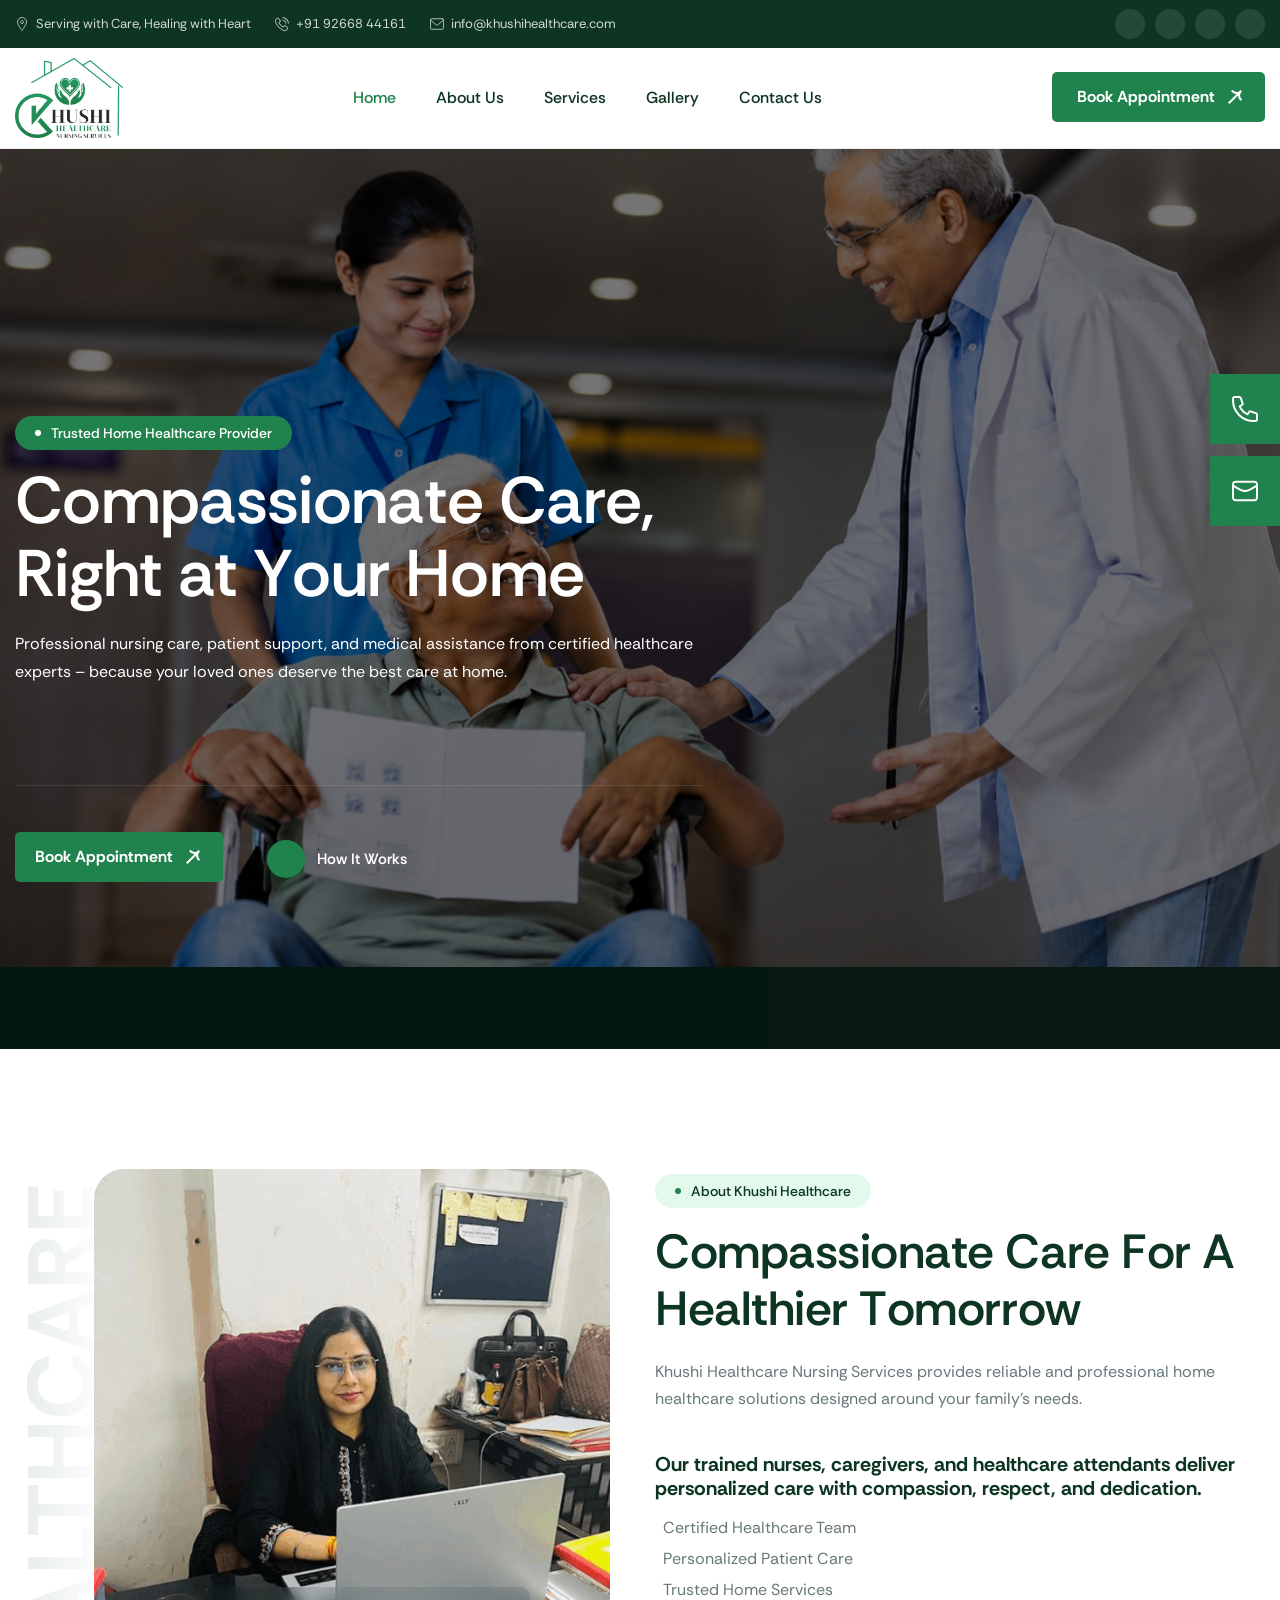
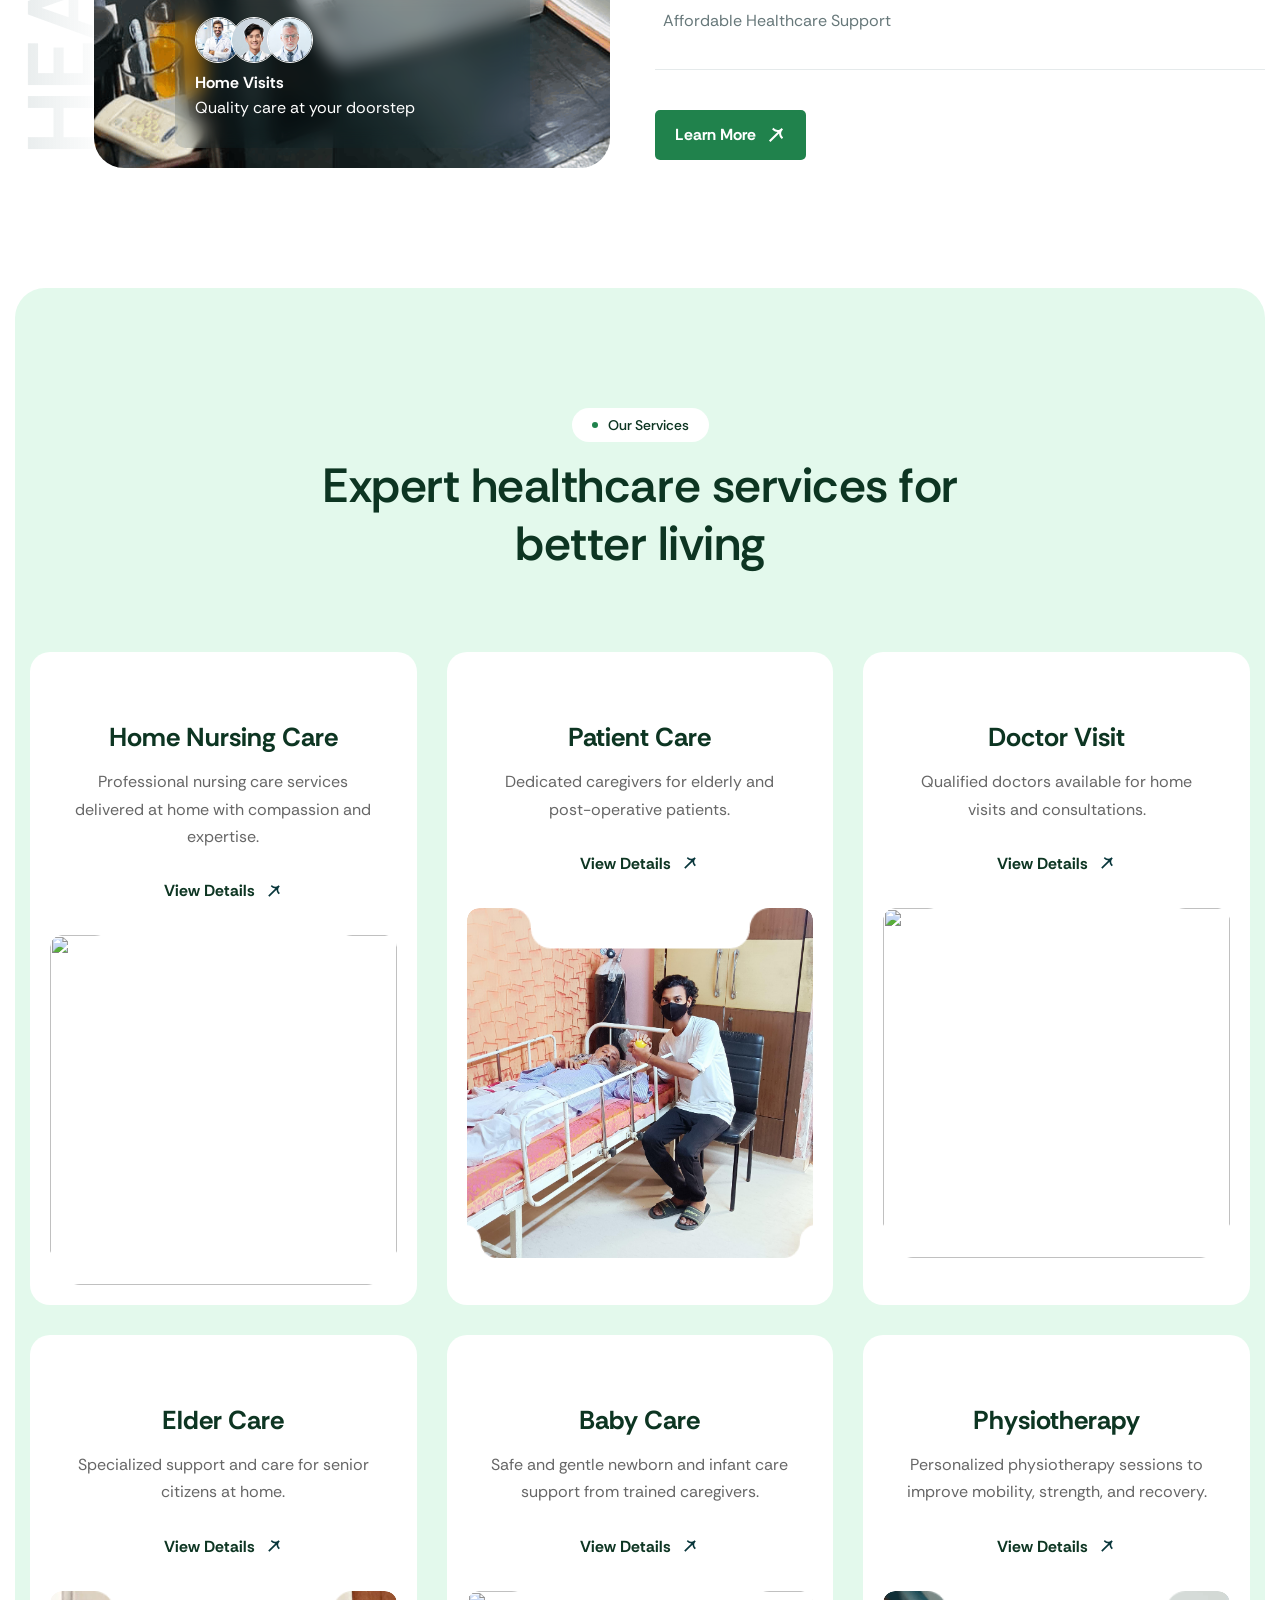
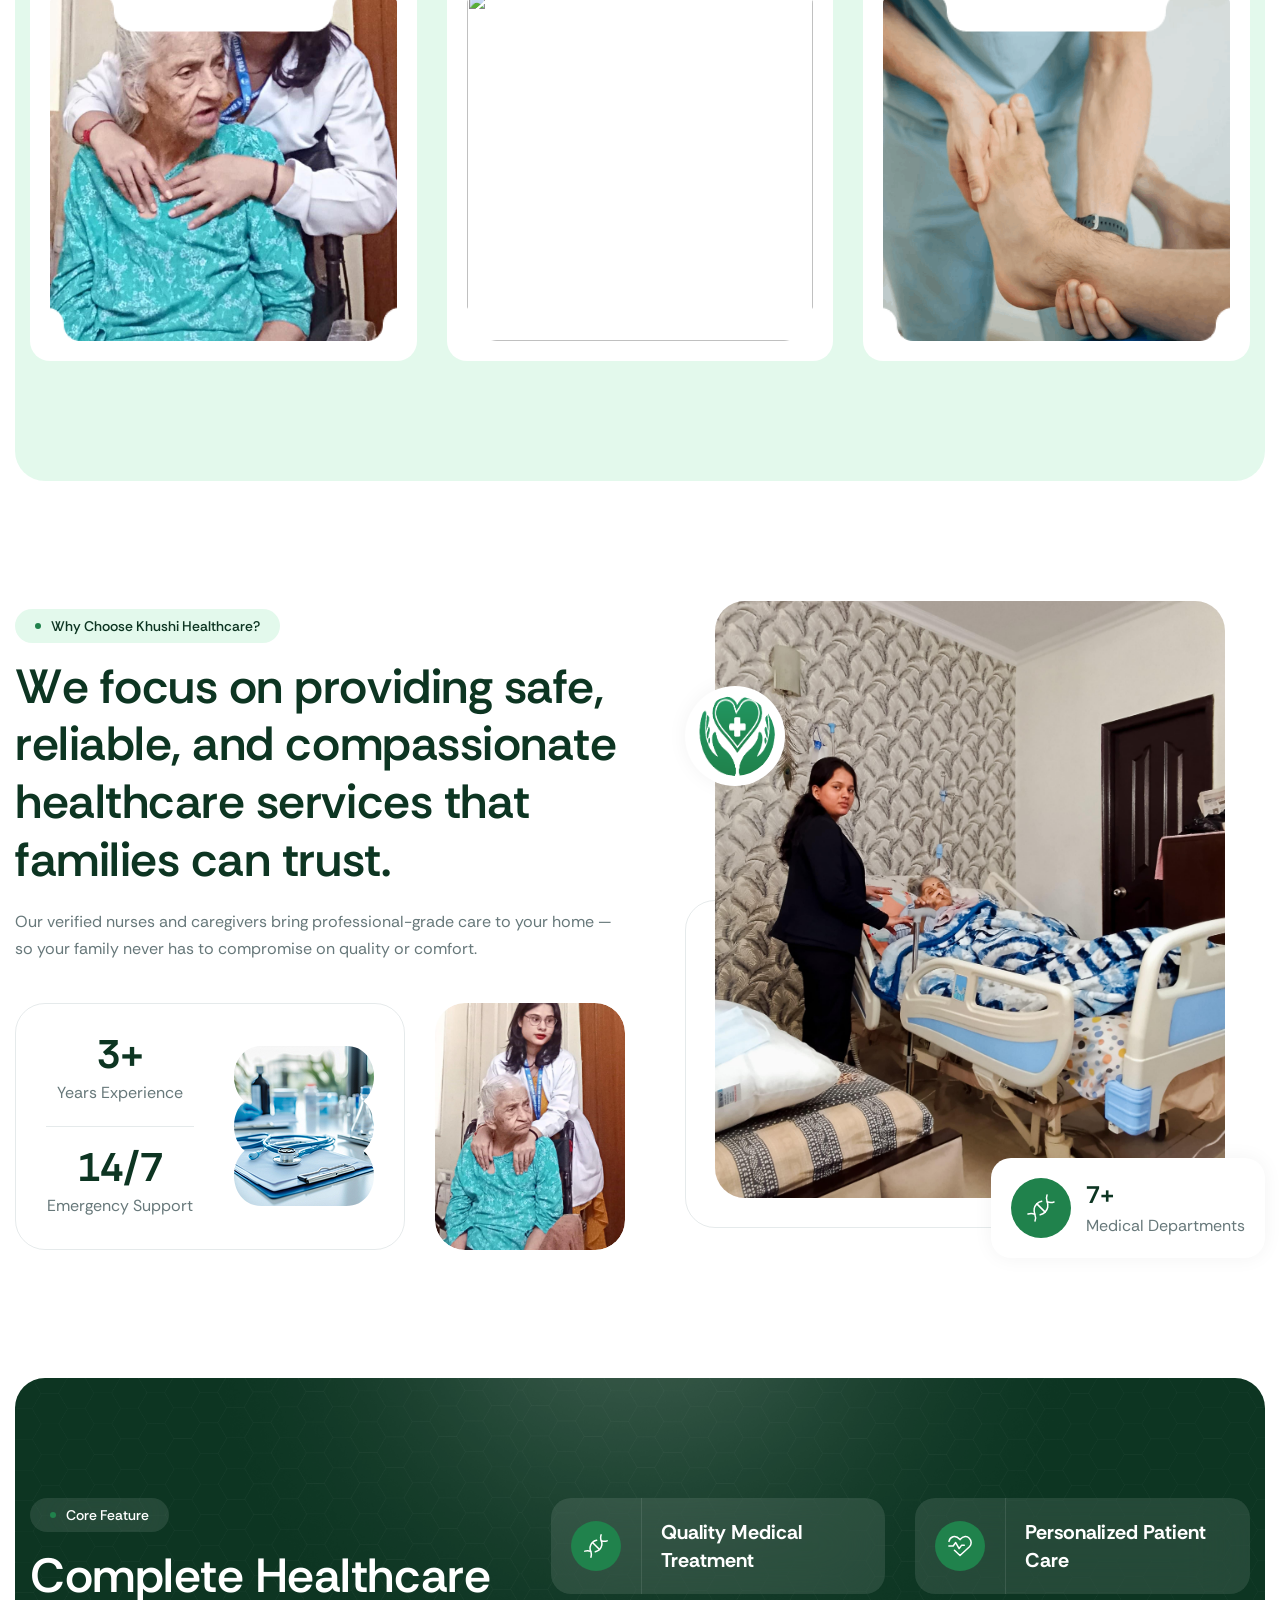
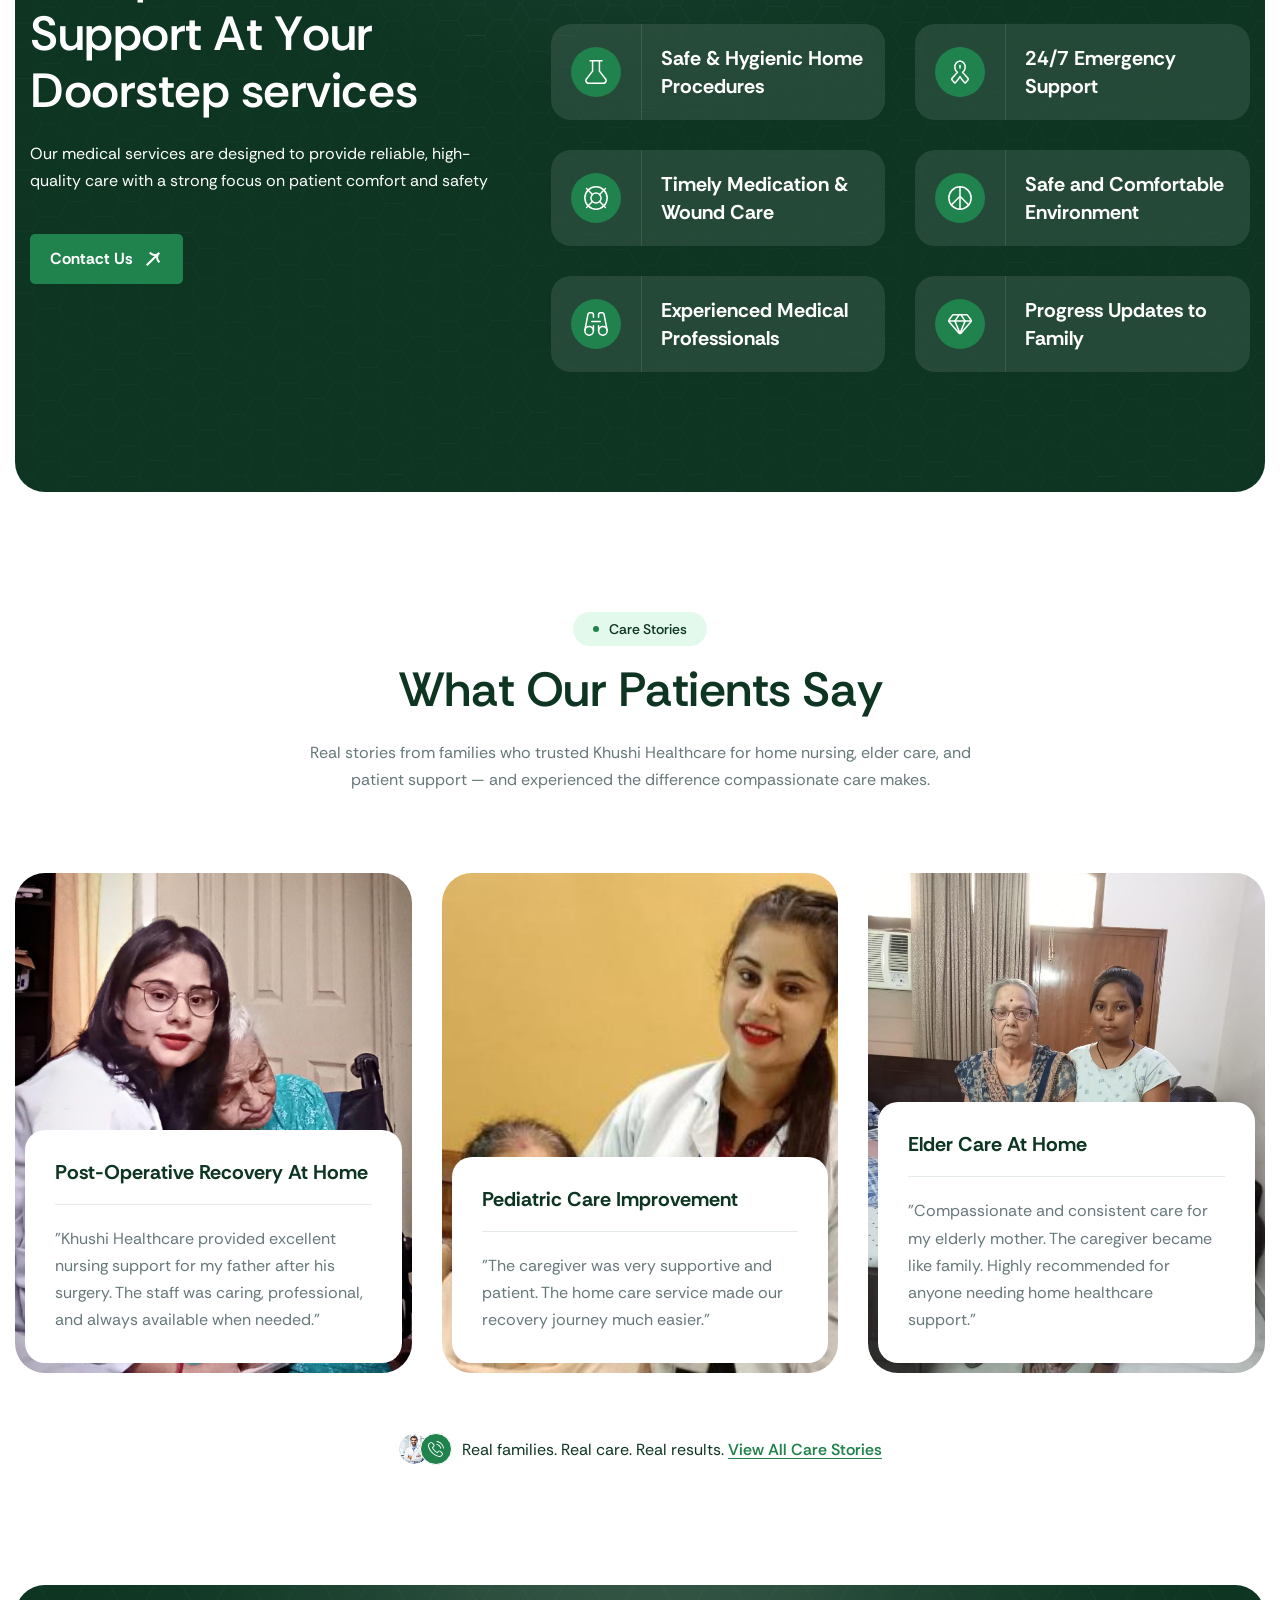
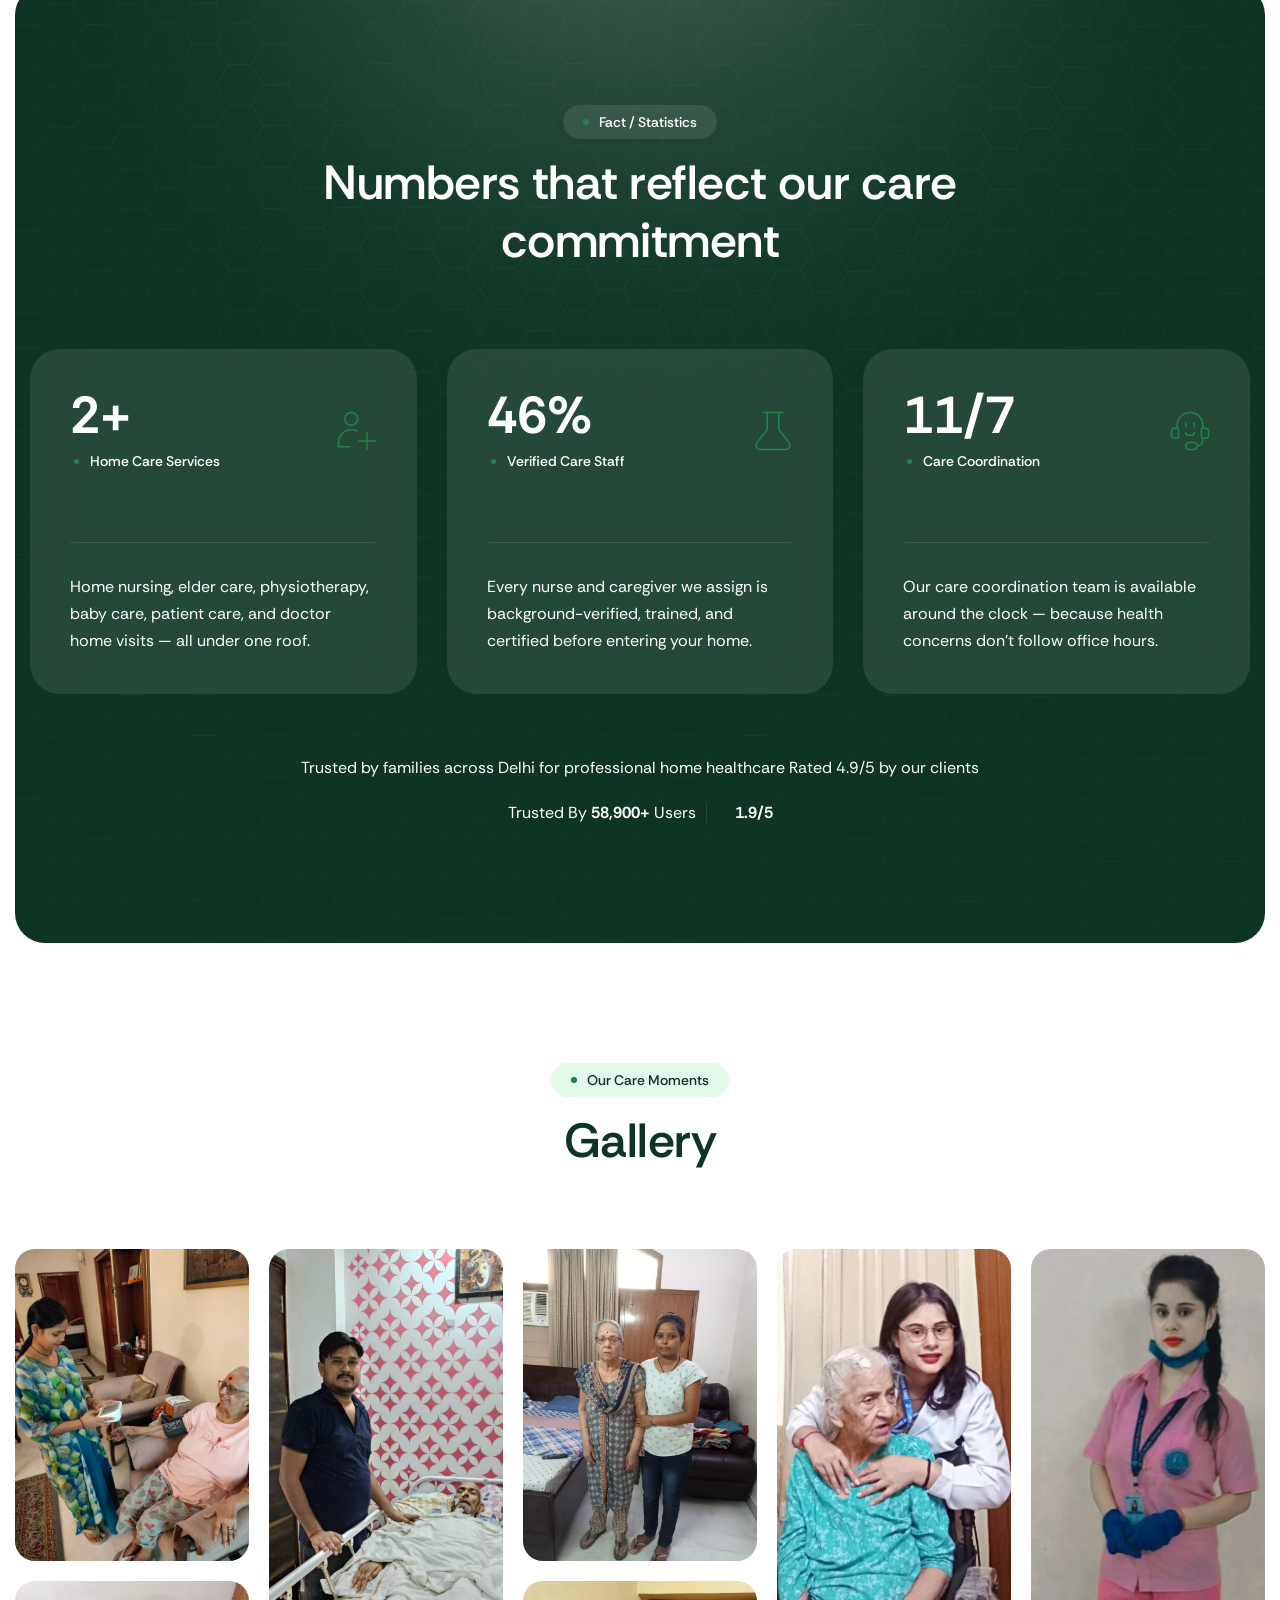
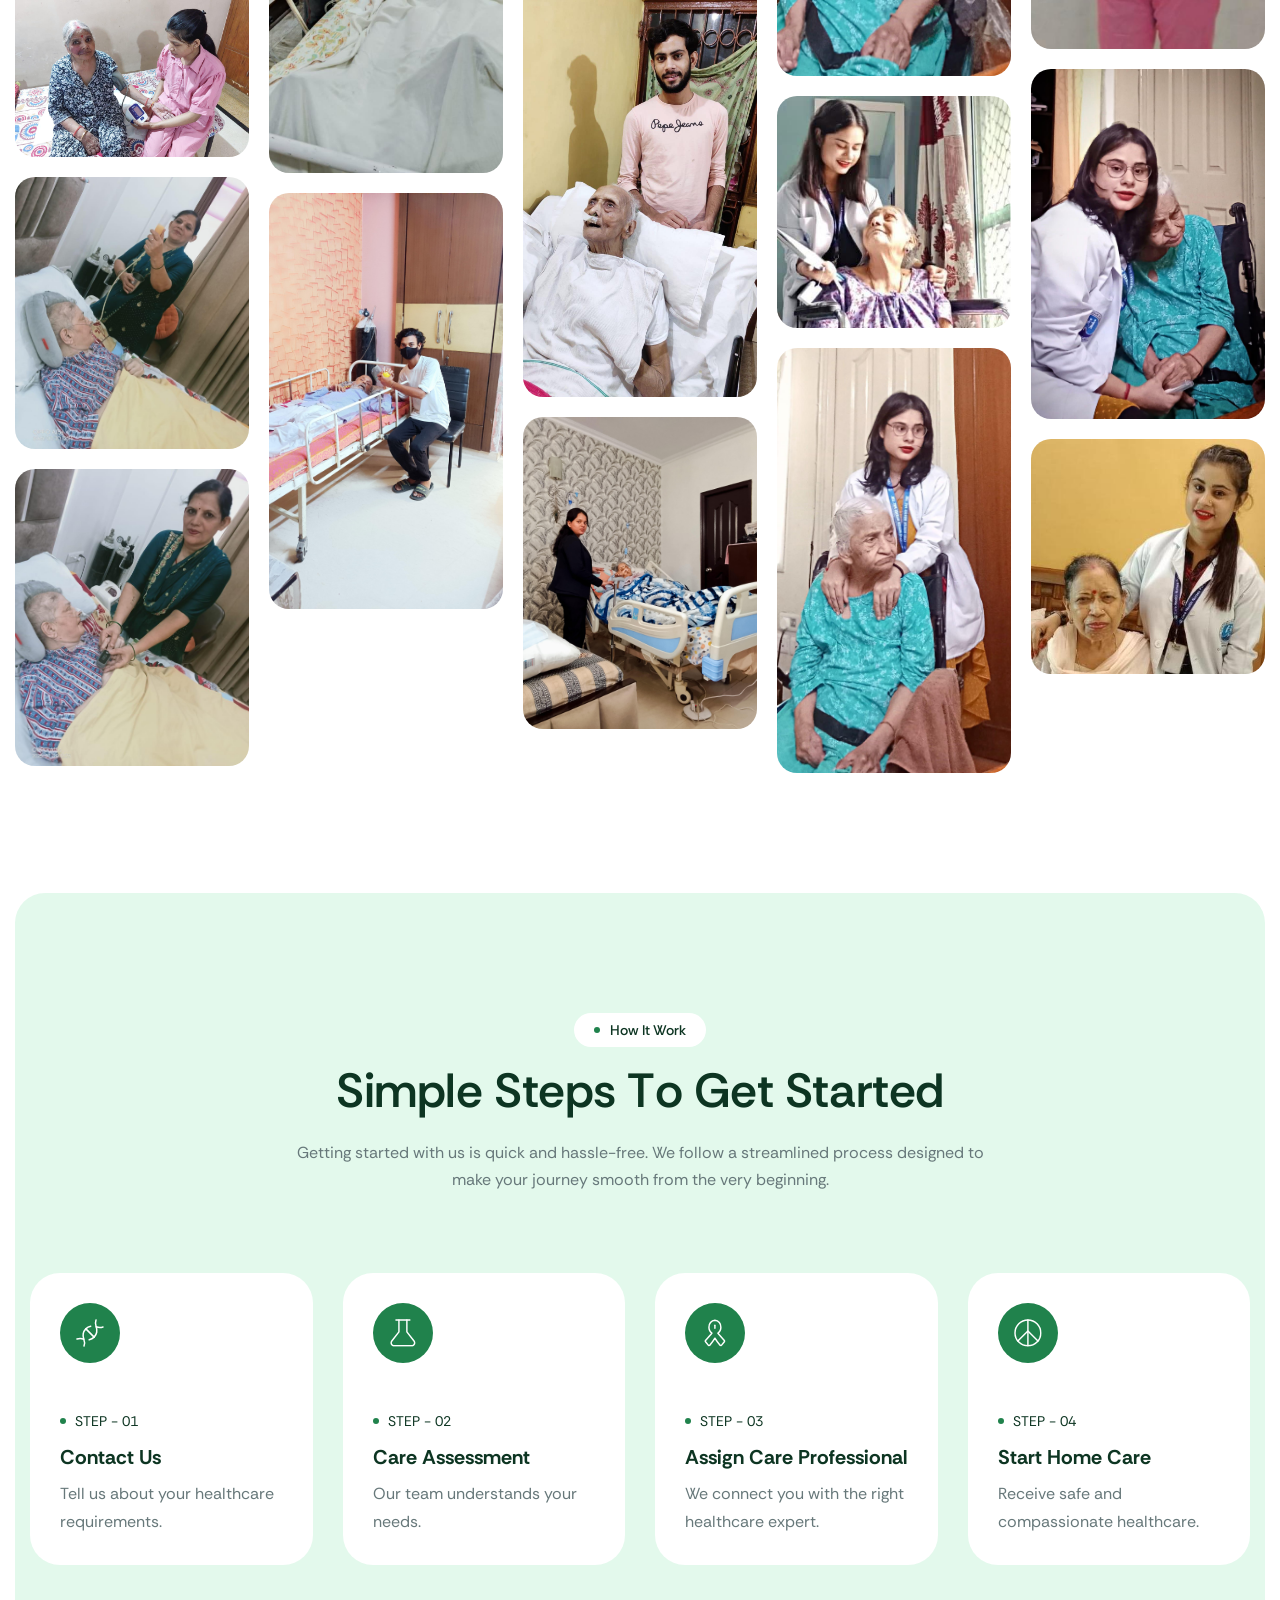
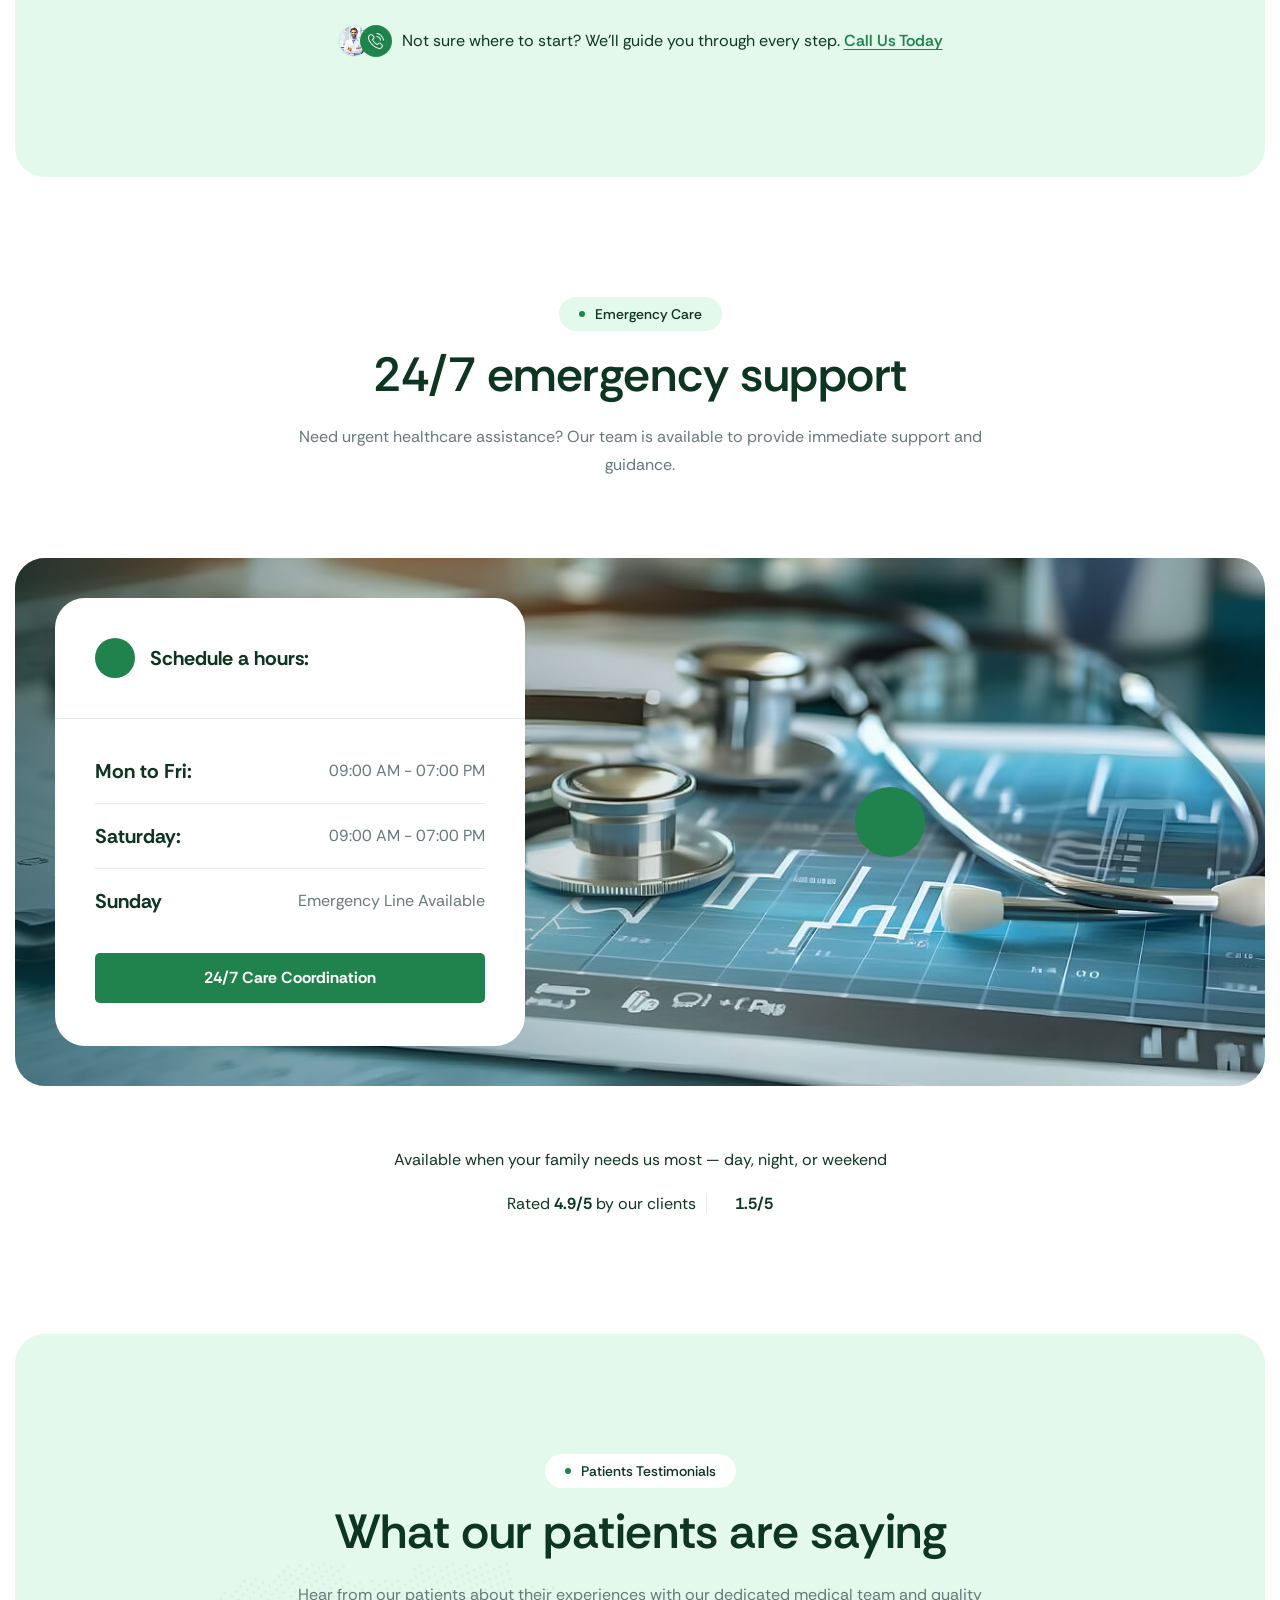
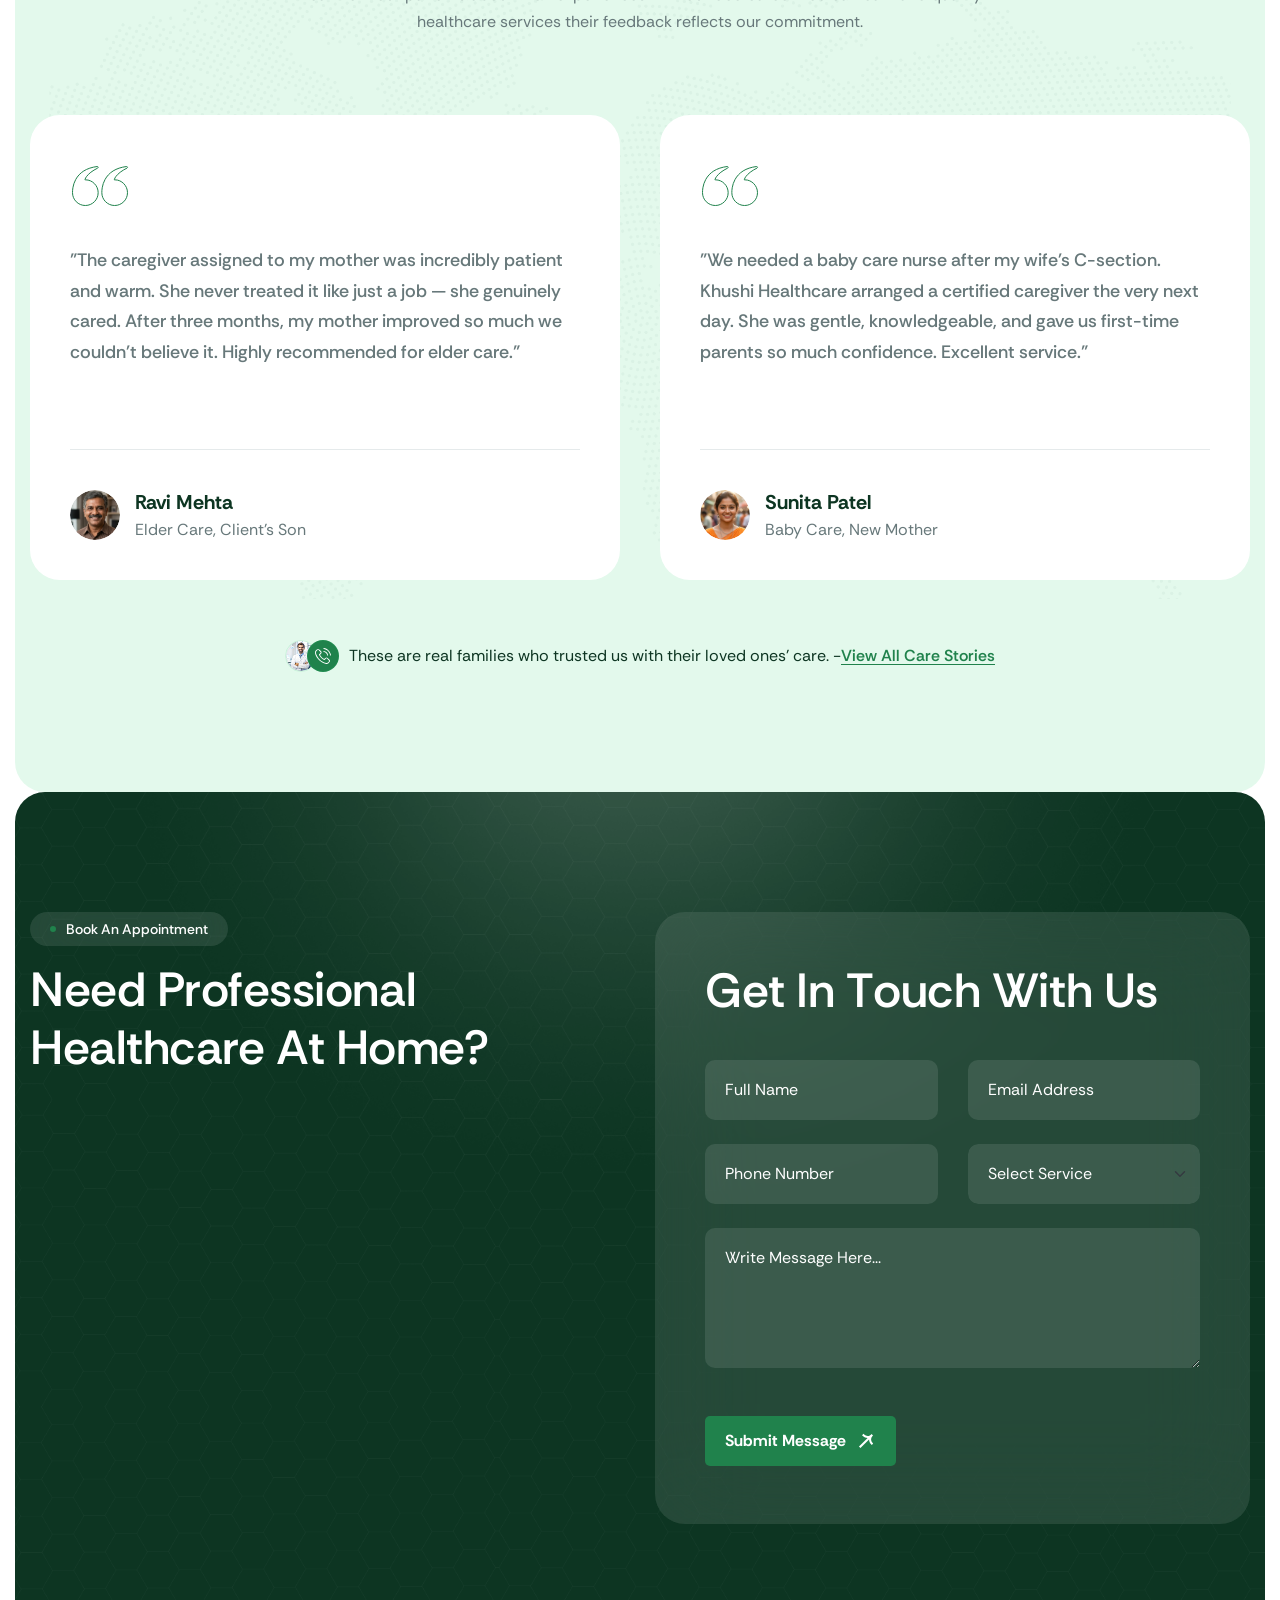
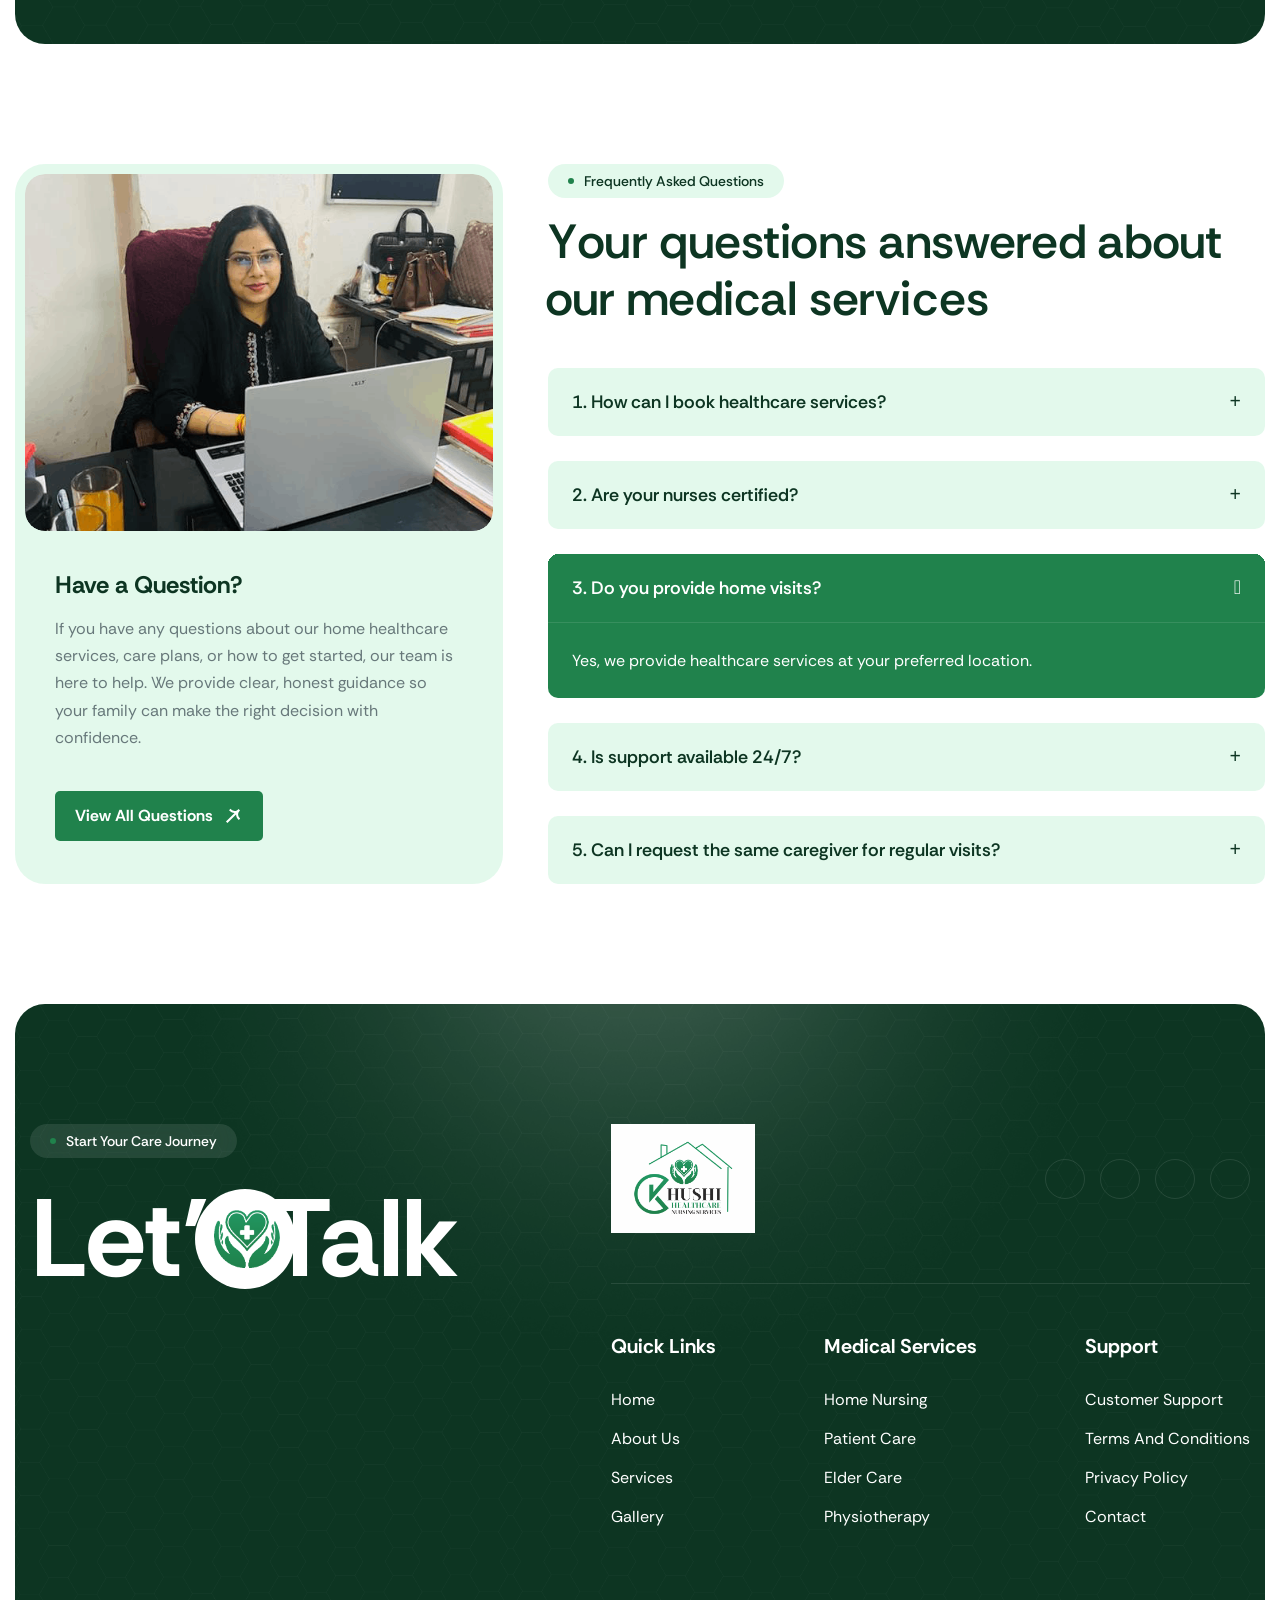
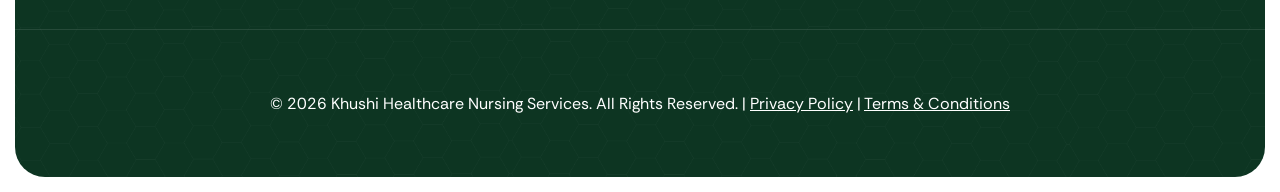
==== commit 7785feb0: "fixes" ====
--- a/index.html
+++ b/index.html
@@ -99,7 +99,7 @@
             <nav class="navbar navbar-expand-lg">
                 <div class="container">
                     <!-- Logo Start -->
-                    <a class="navbar-brand" href="/">
+                    <a class="navbar-brand" href="./">
                         <img src="images/site-logo-new.png" alt="Khushi Healthcare Logo">
                     </a>
                     <!-- Logo End -->
@@ -108,7 +108,7 @@
                     <div class="collapse navbar-collapse main-menu">
                         <div class="nav-menu-wrapper">
                             <ul class="navbar-nav mr-auto" id="menu">
-                                <li class="nav-item"><a class="nav-link active" href="/">Home</a></li>
+                                <li class="nav-item"><a class="nav-link active" href="./">Home</a></li>
                                 <li class="nav-item"><a class="nav-link" href="about">About Us</a></li>
                                 <li class="nav-item"><a class="nav-link" href="services">Services</a></li>
                                 <li class="nav-item"><a class="nav-link" href="gallery">Gallery</a></li>
@@ -2297,7 +2297,7 @@
                         <div class="footer-links">
                             <h2>Quick Links</h2>
                             <ul>
-                                <li><a href="/">Home</a></li>
+                                <li><a href="./">Home</a></li>
                                 <li><a href="about">About Us</a></li>
                                 <li><a href="services">Services</a></li>
                                 <li><a href="gallery">Gallery</a></li>
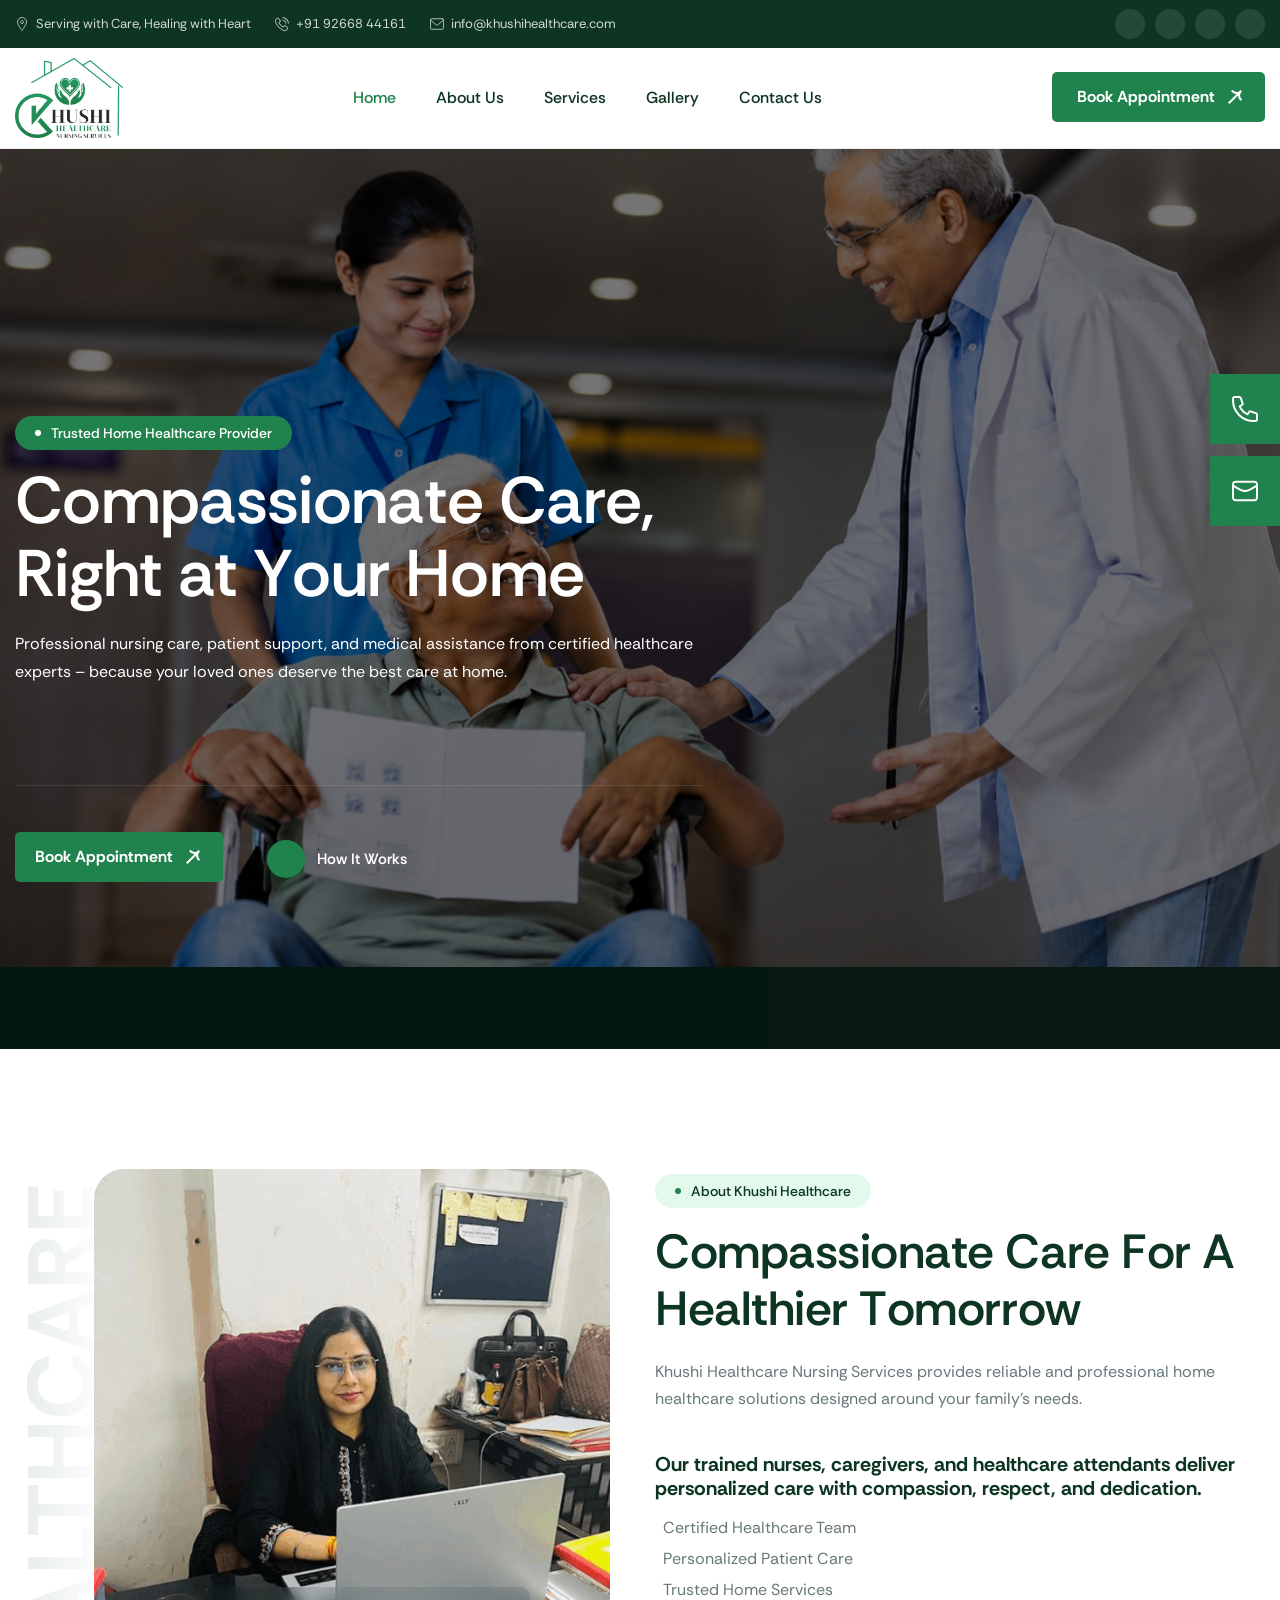
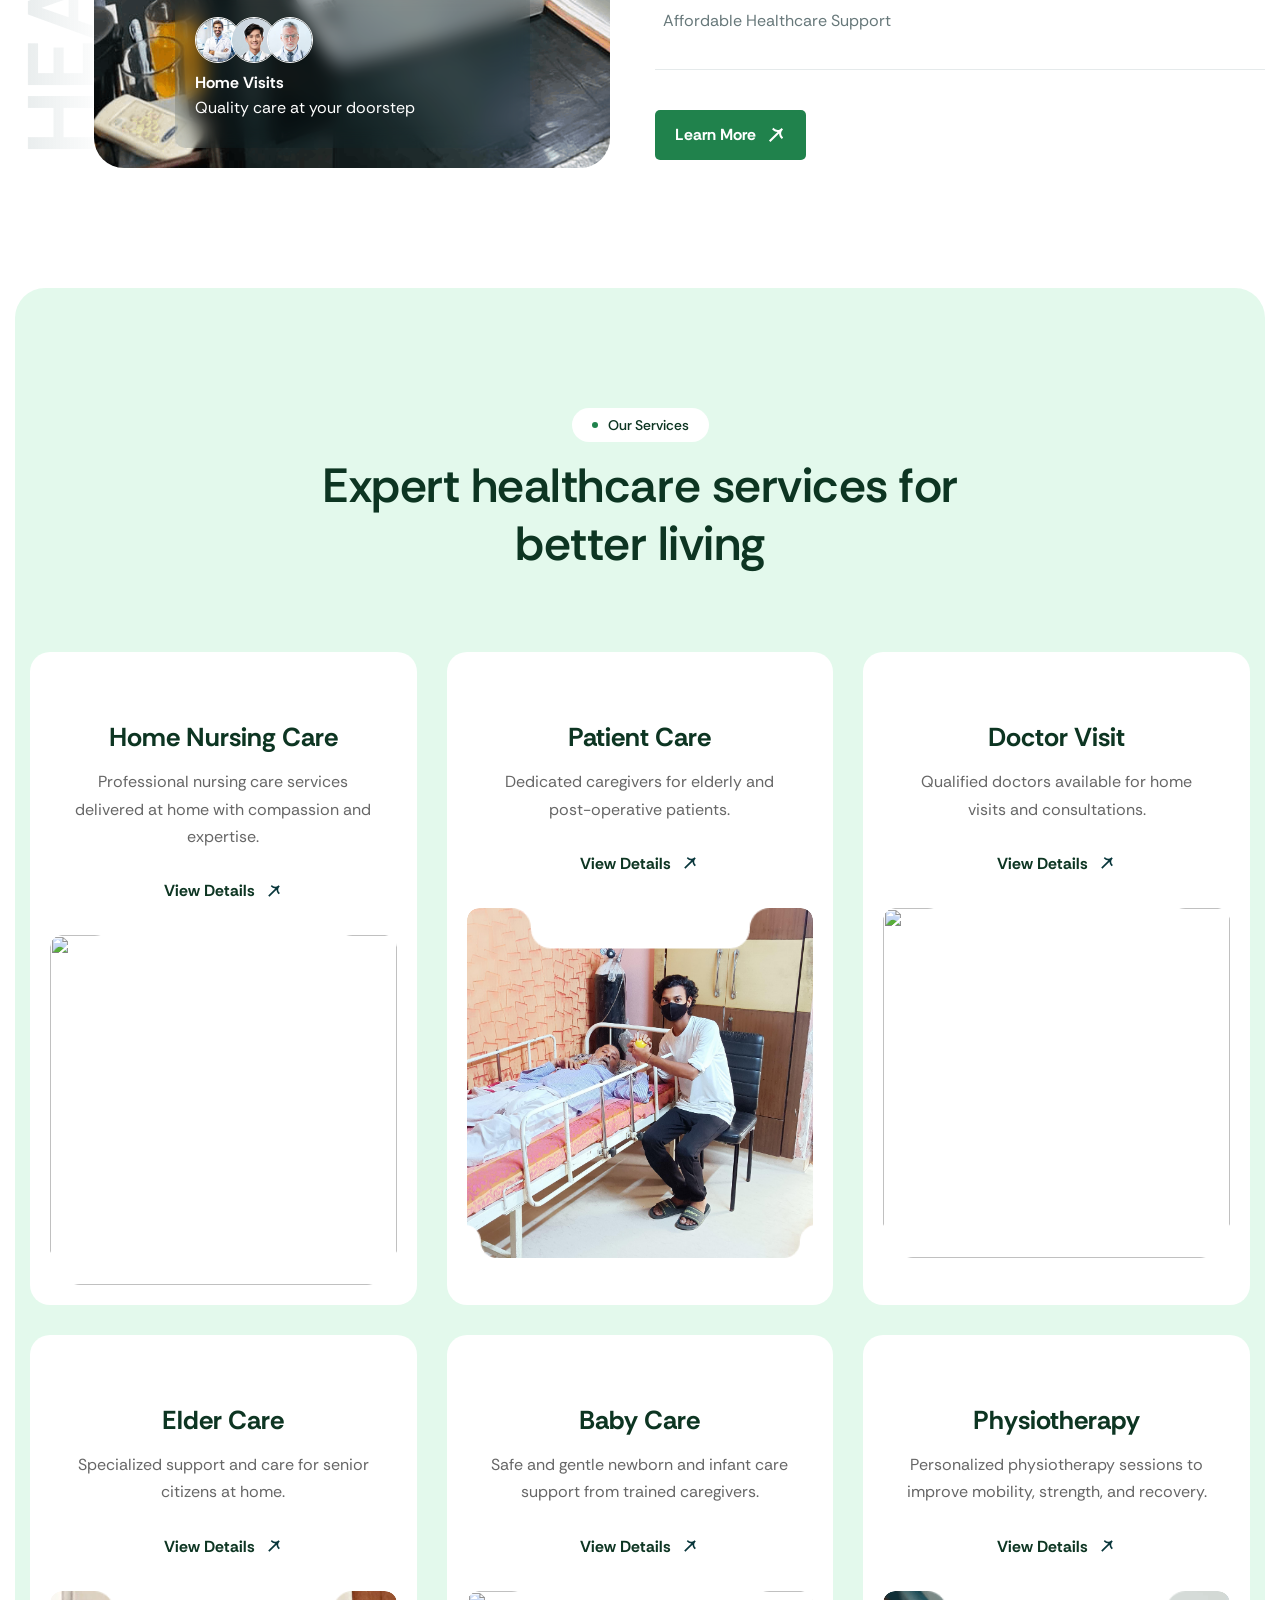
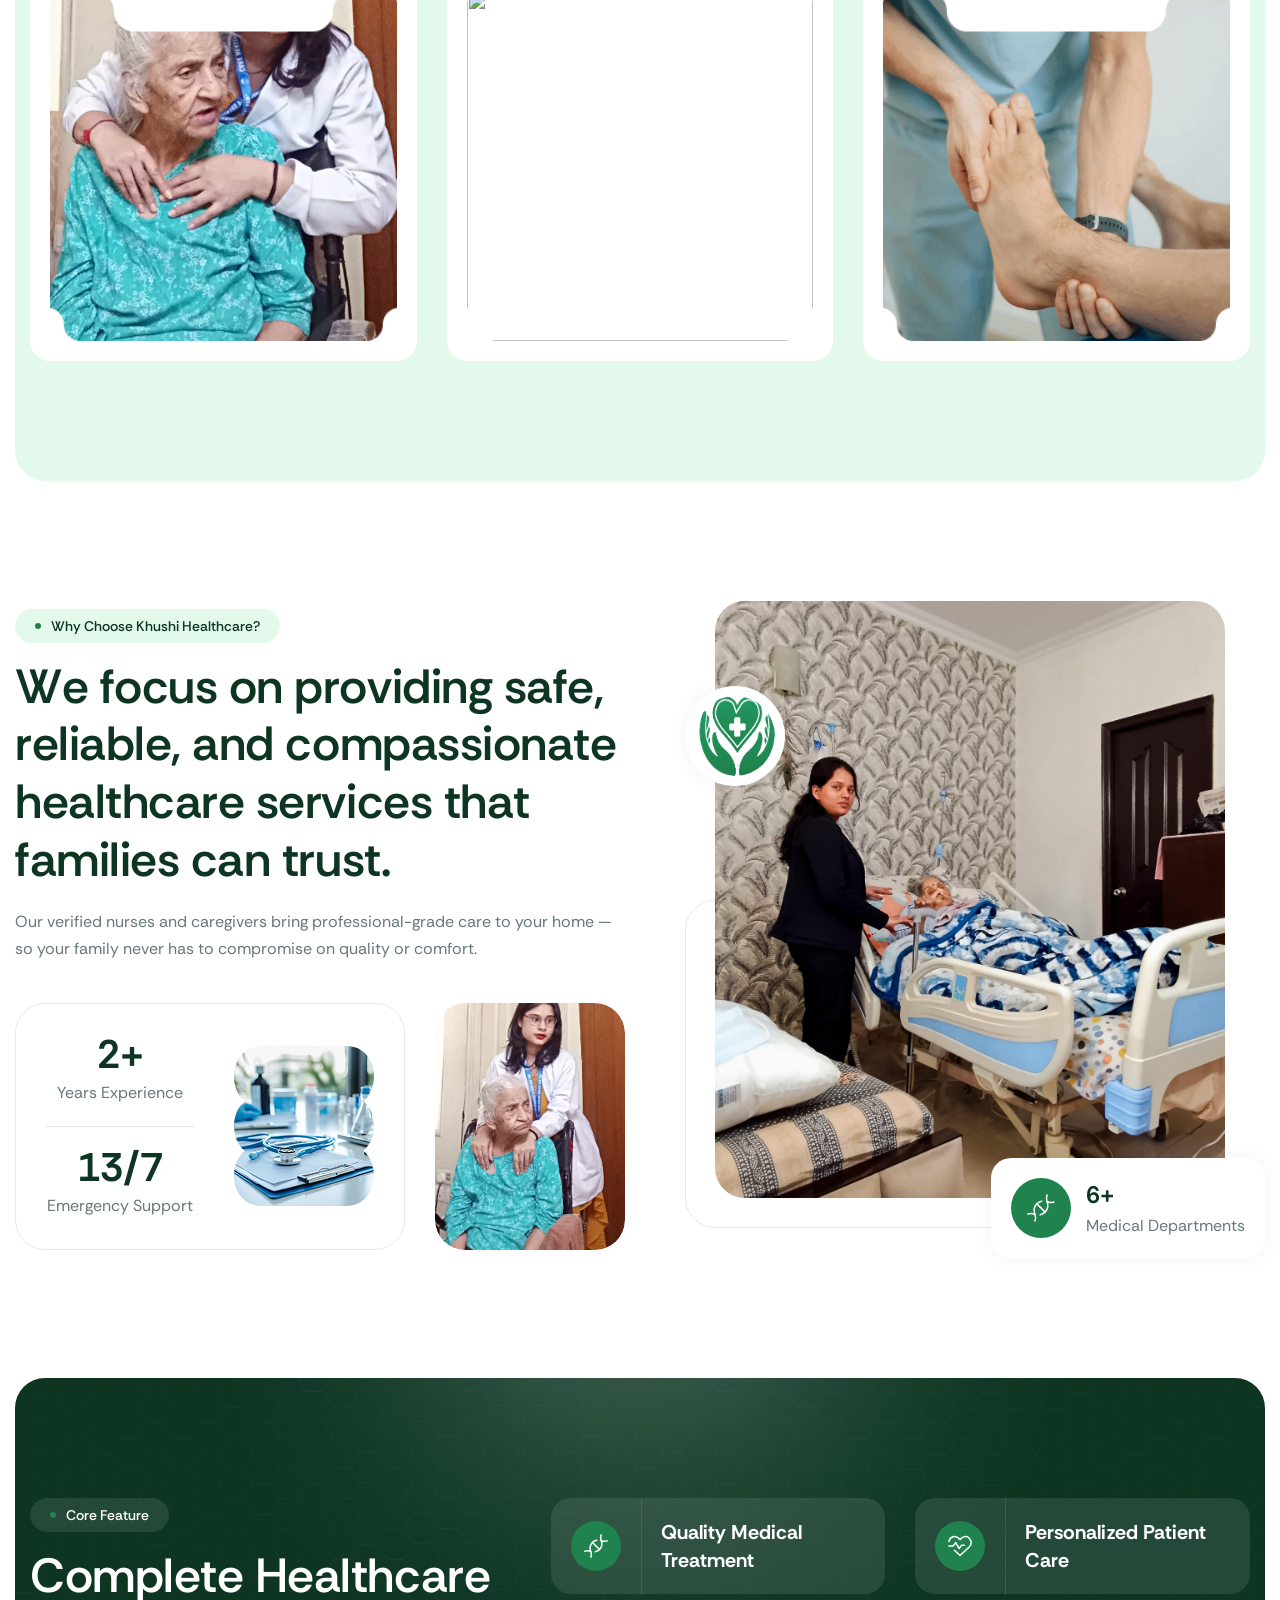
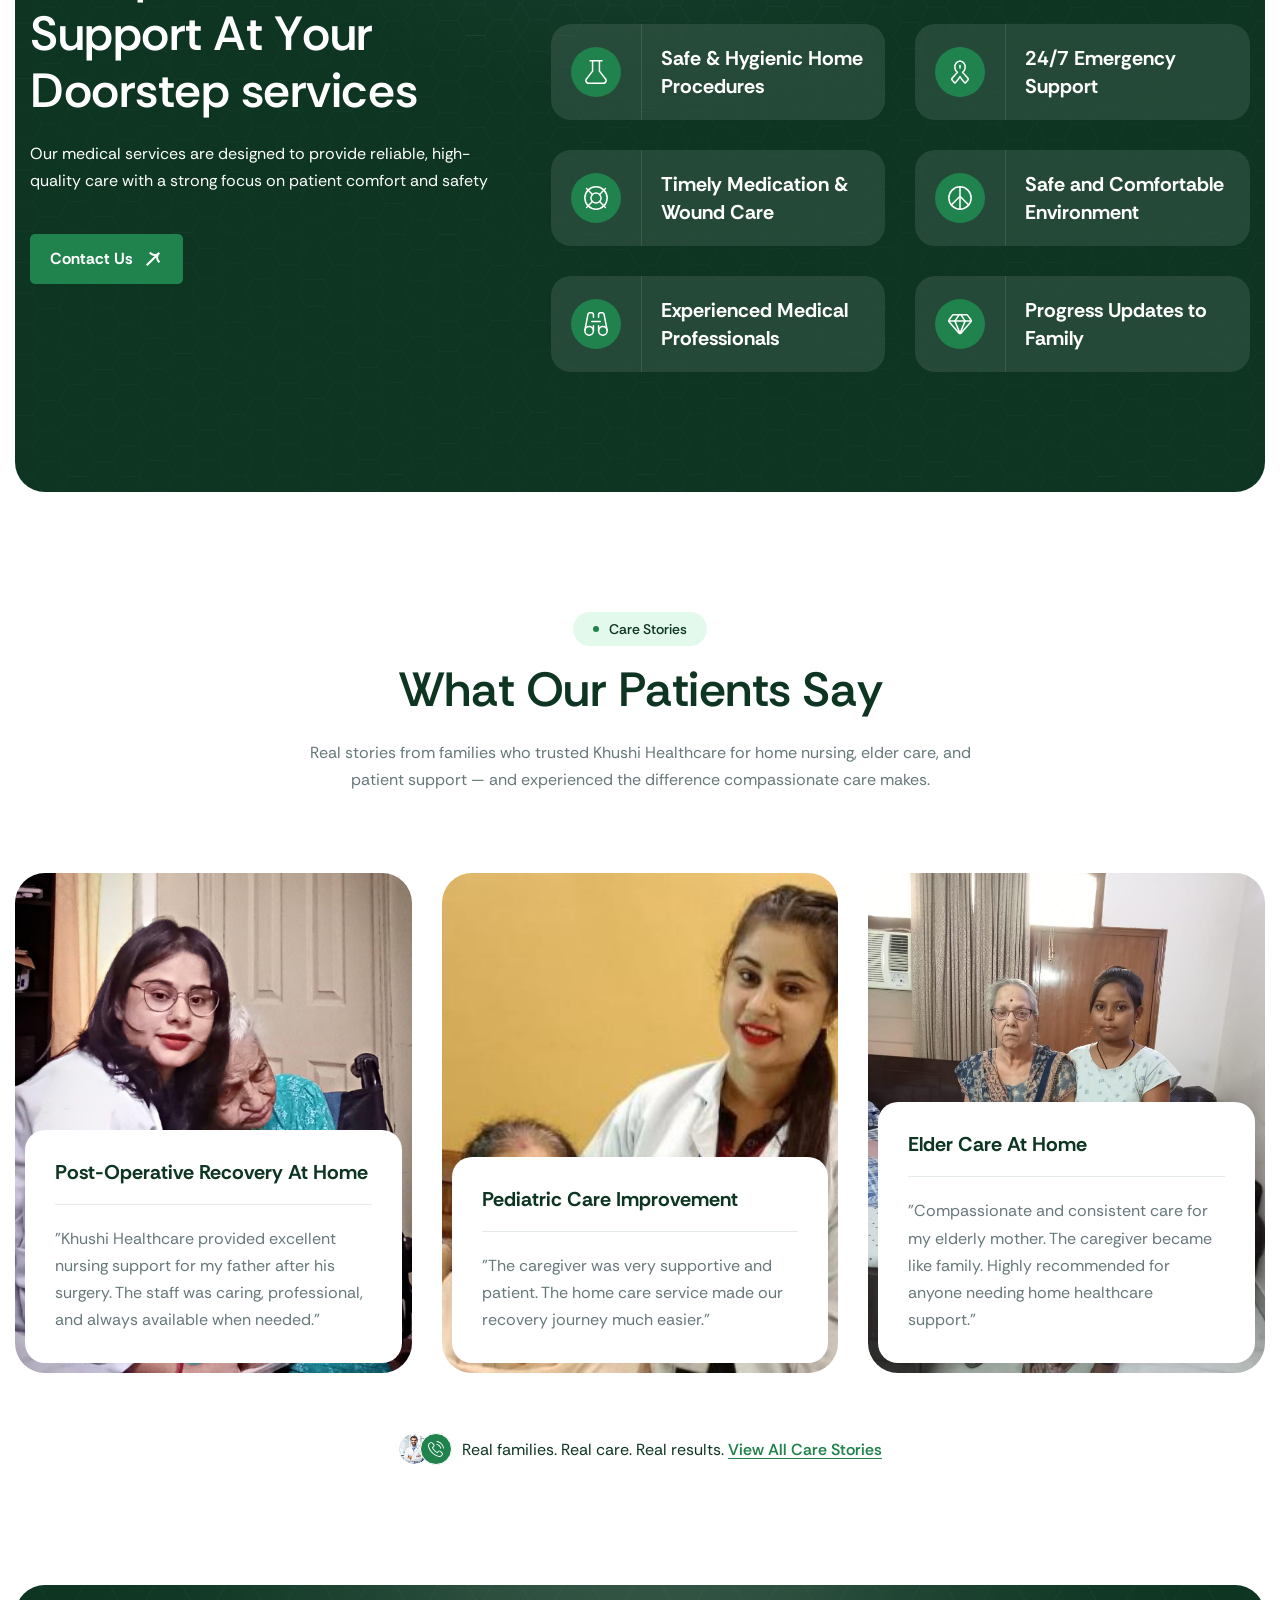
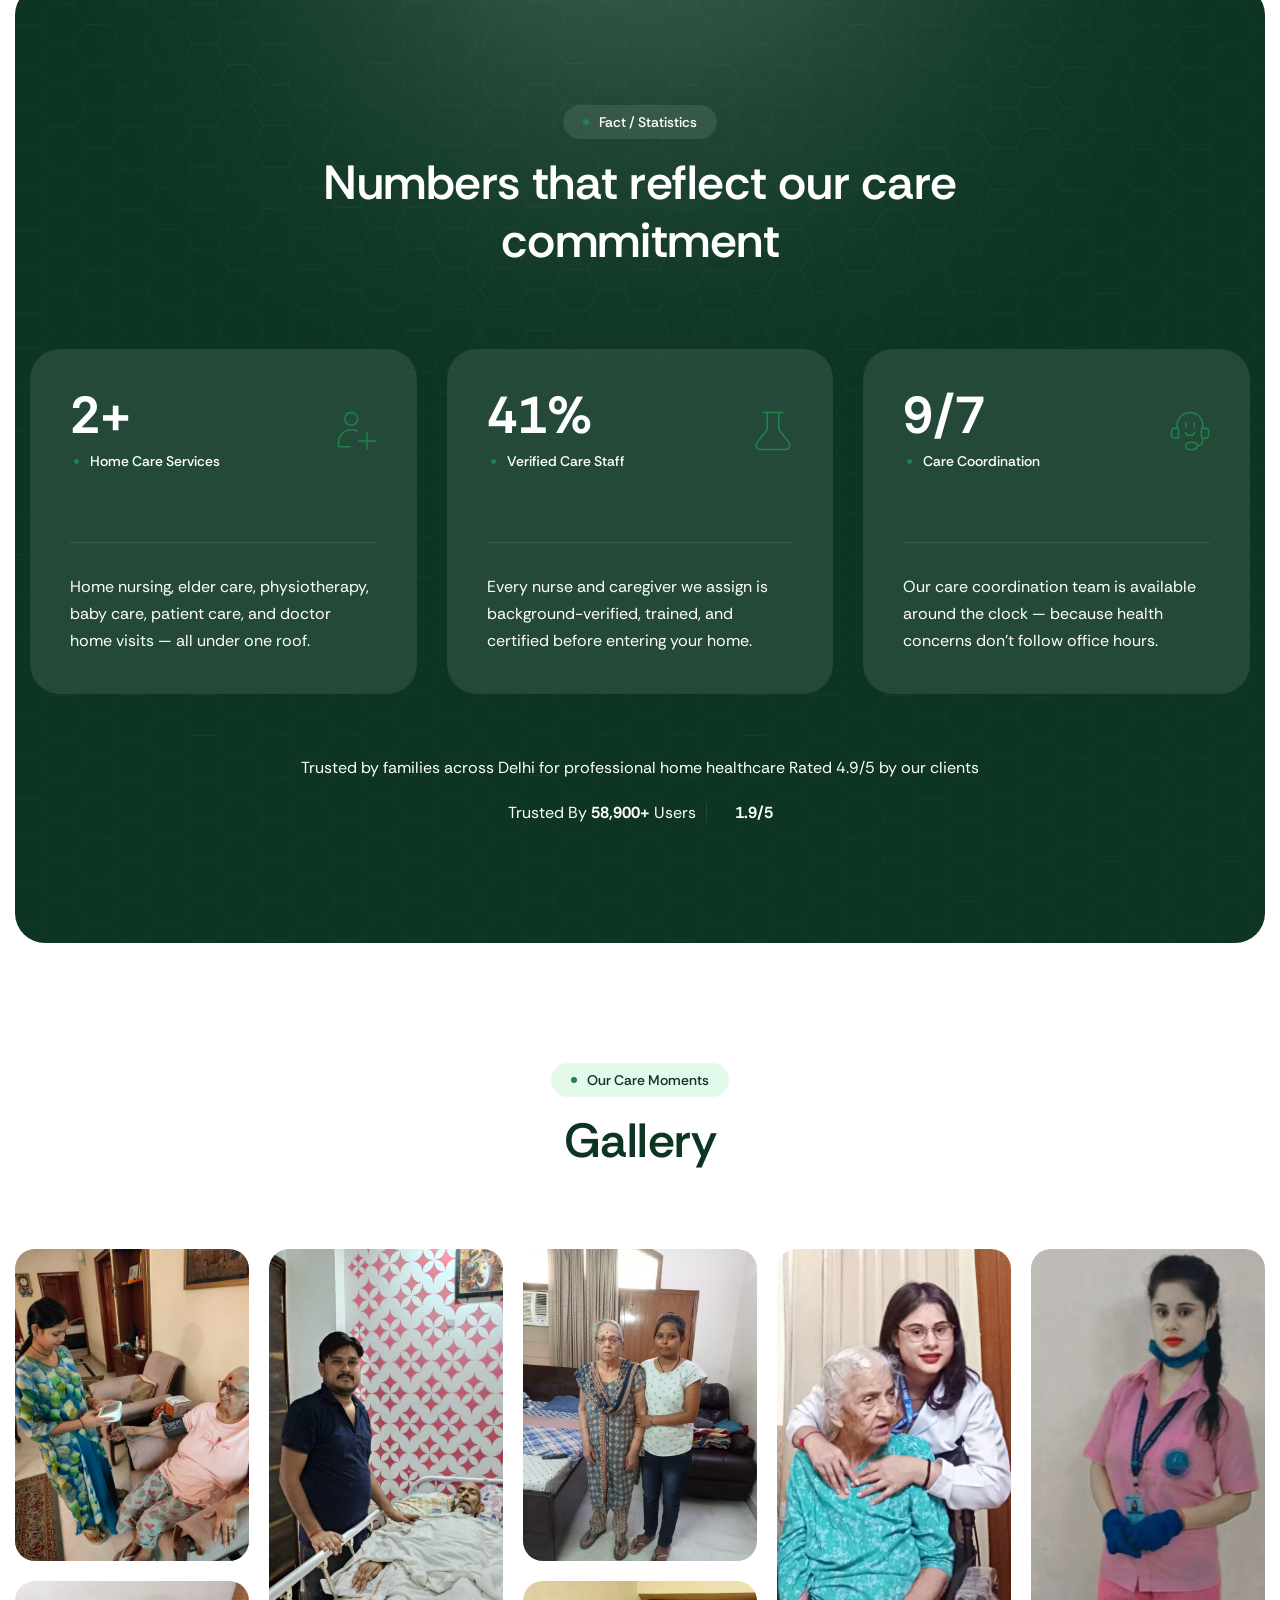
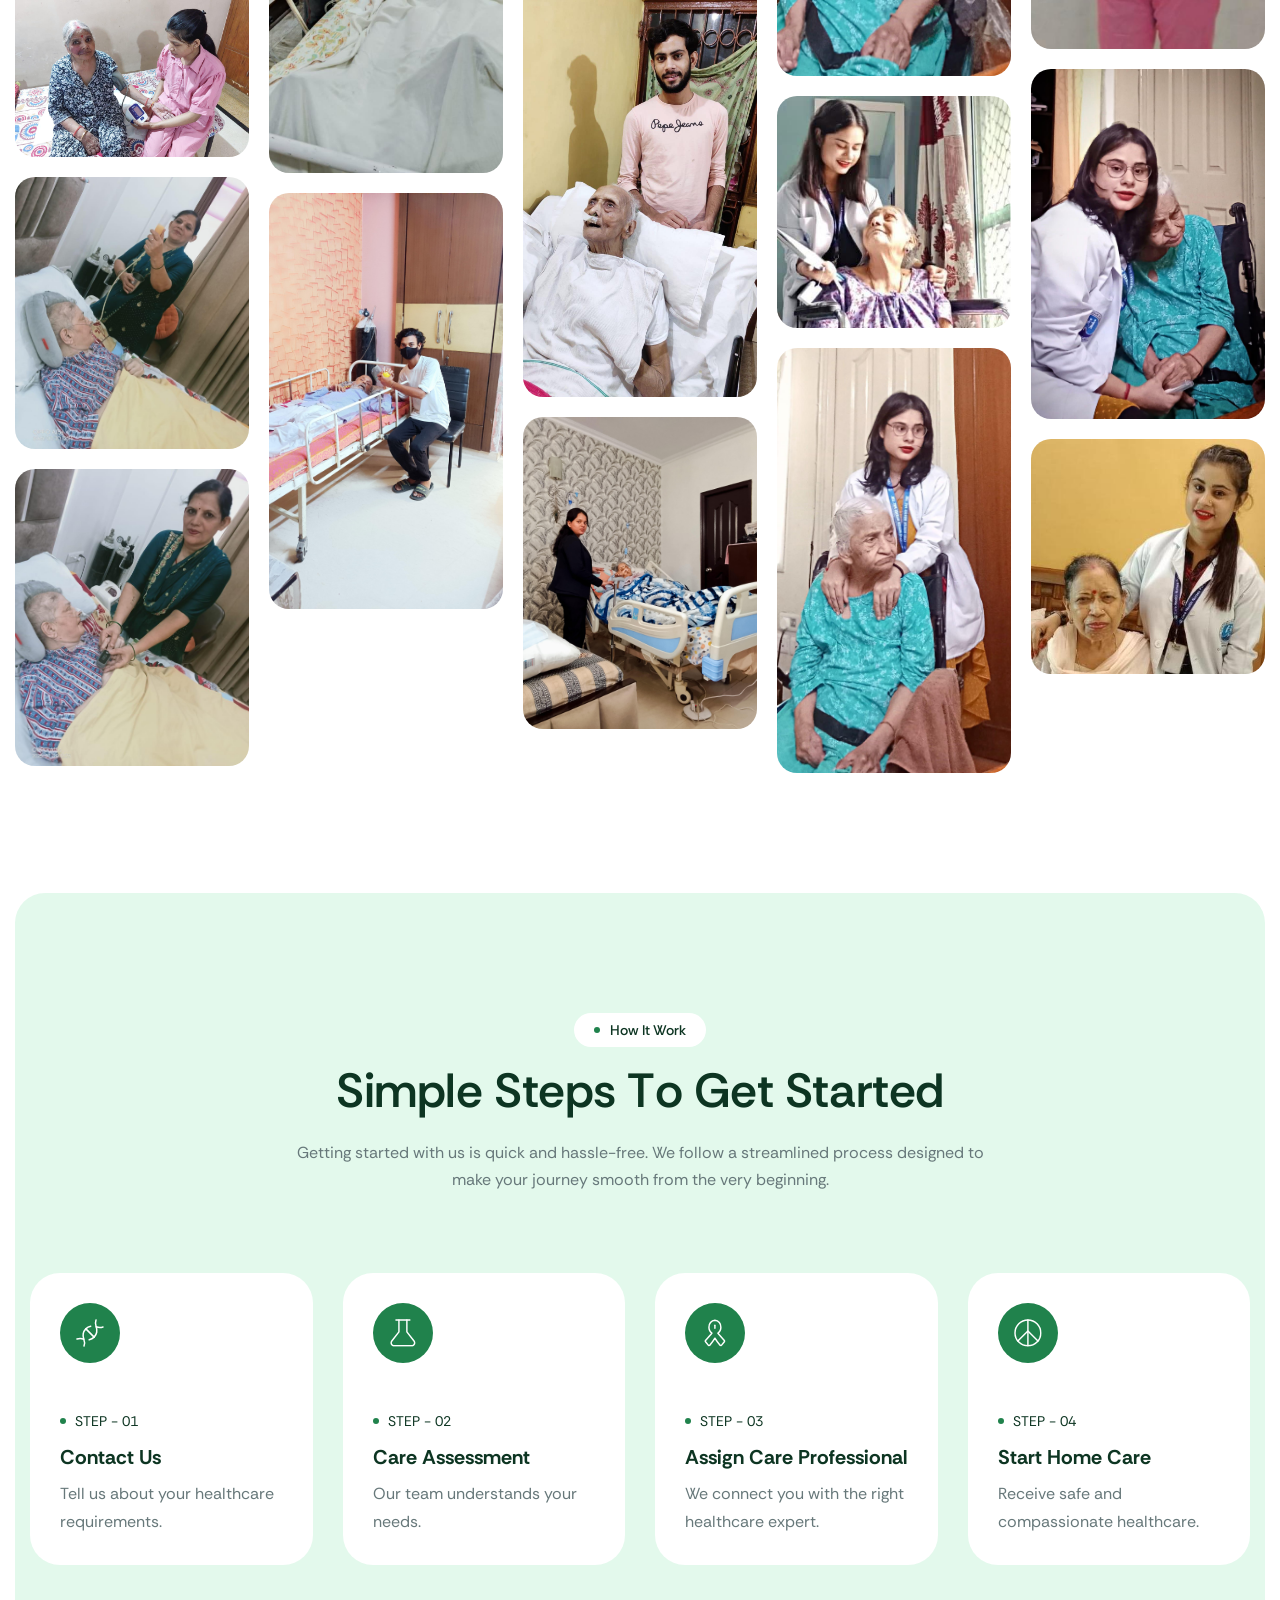
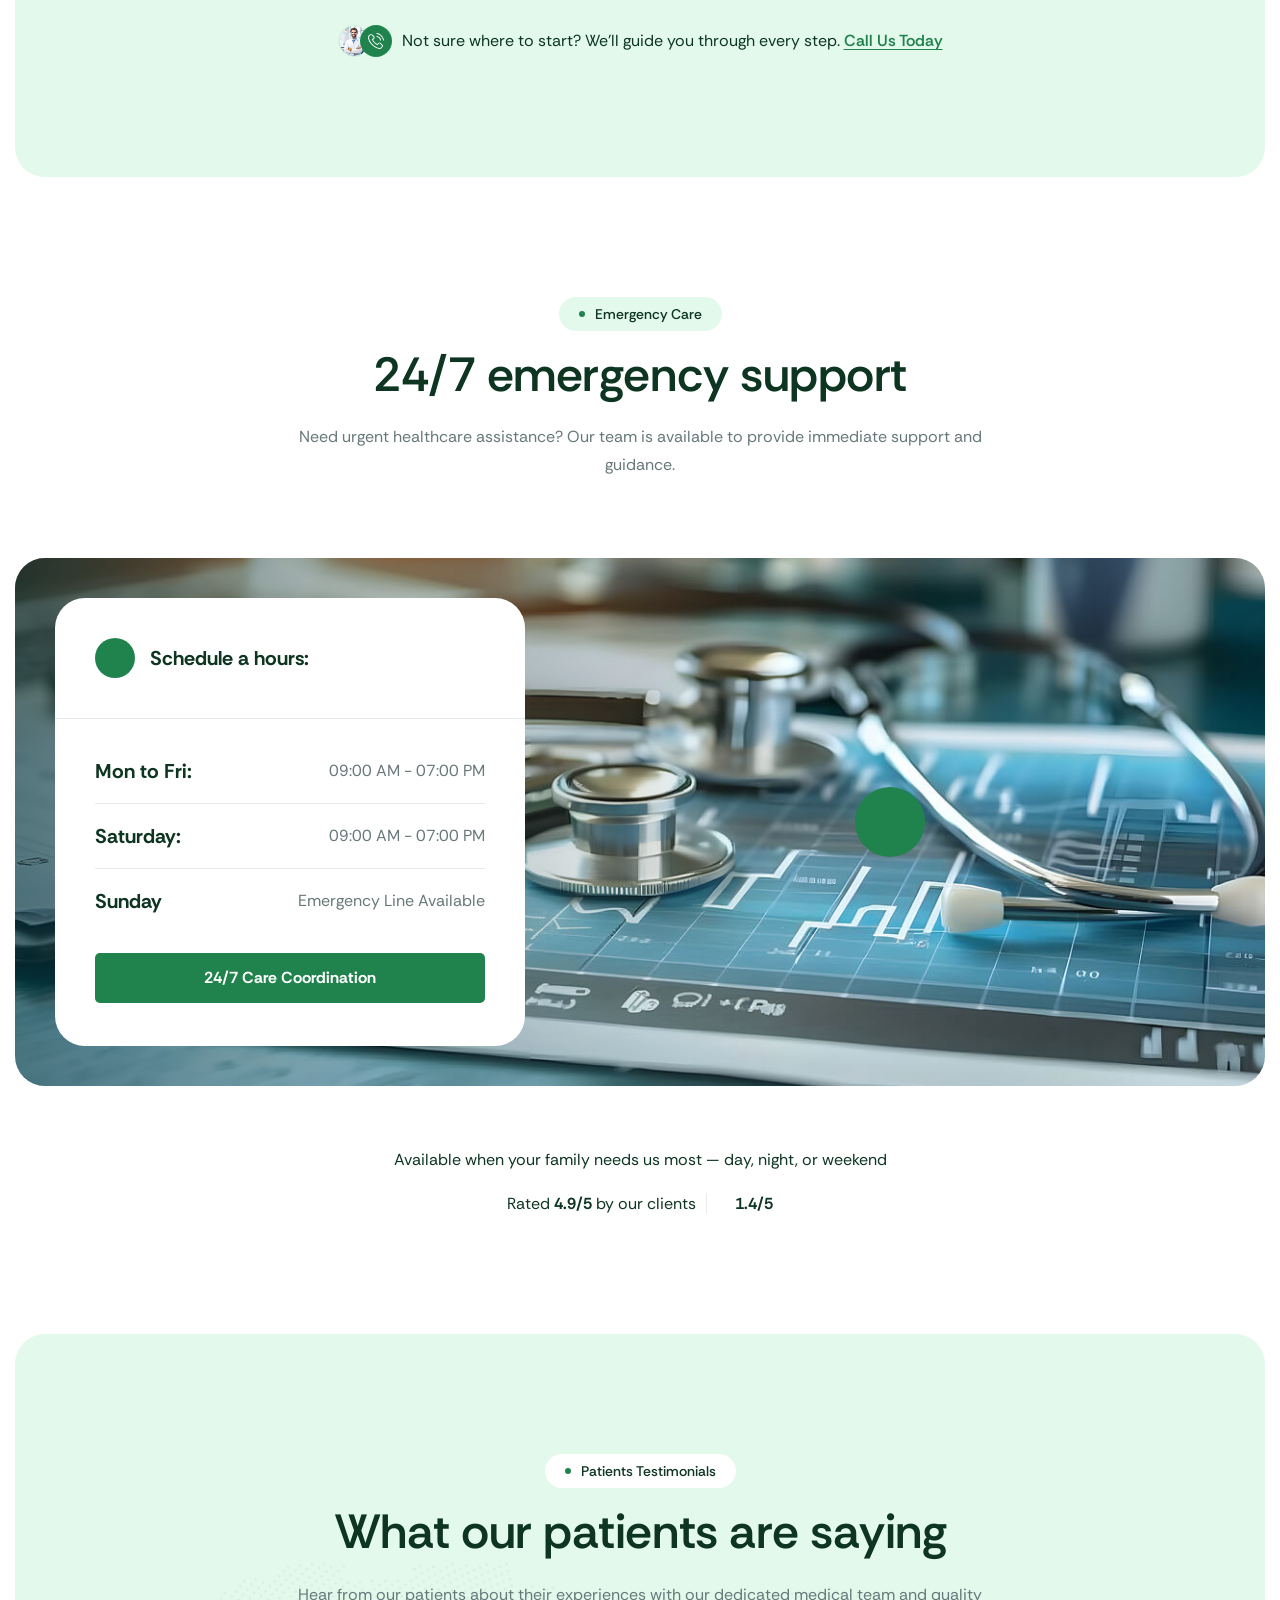
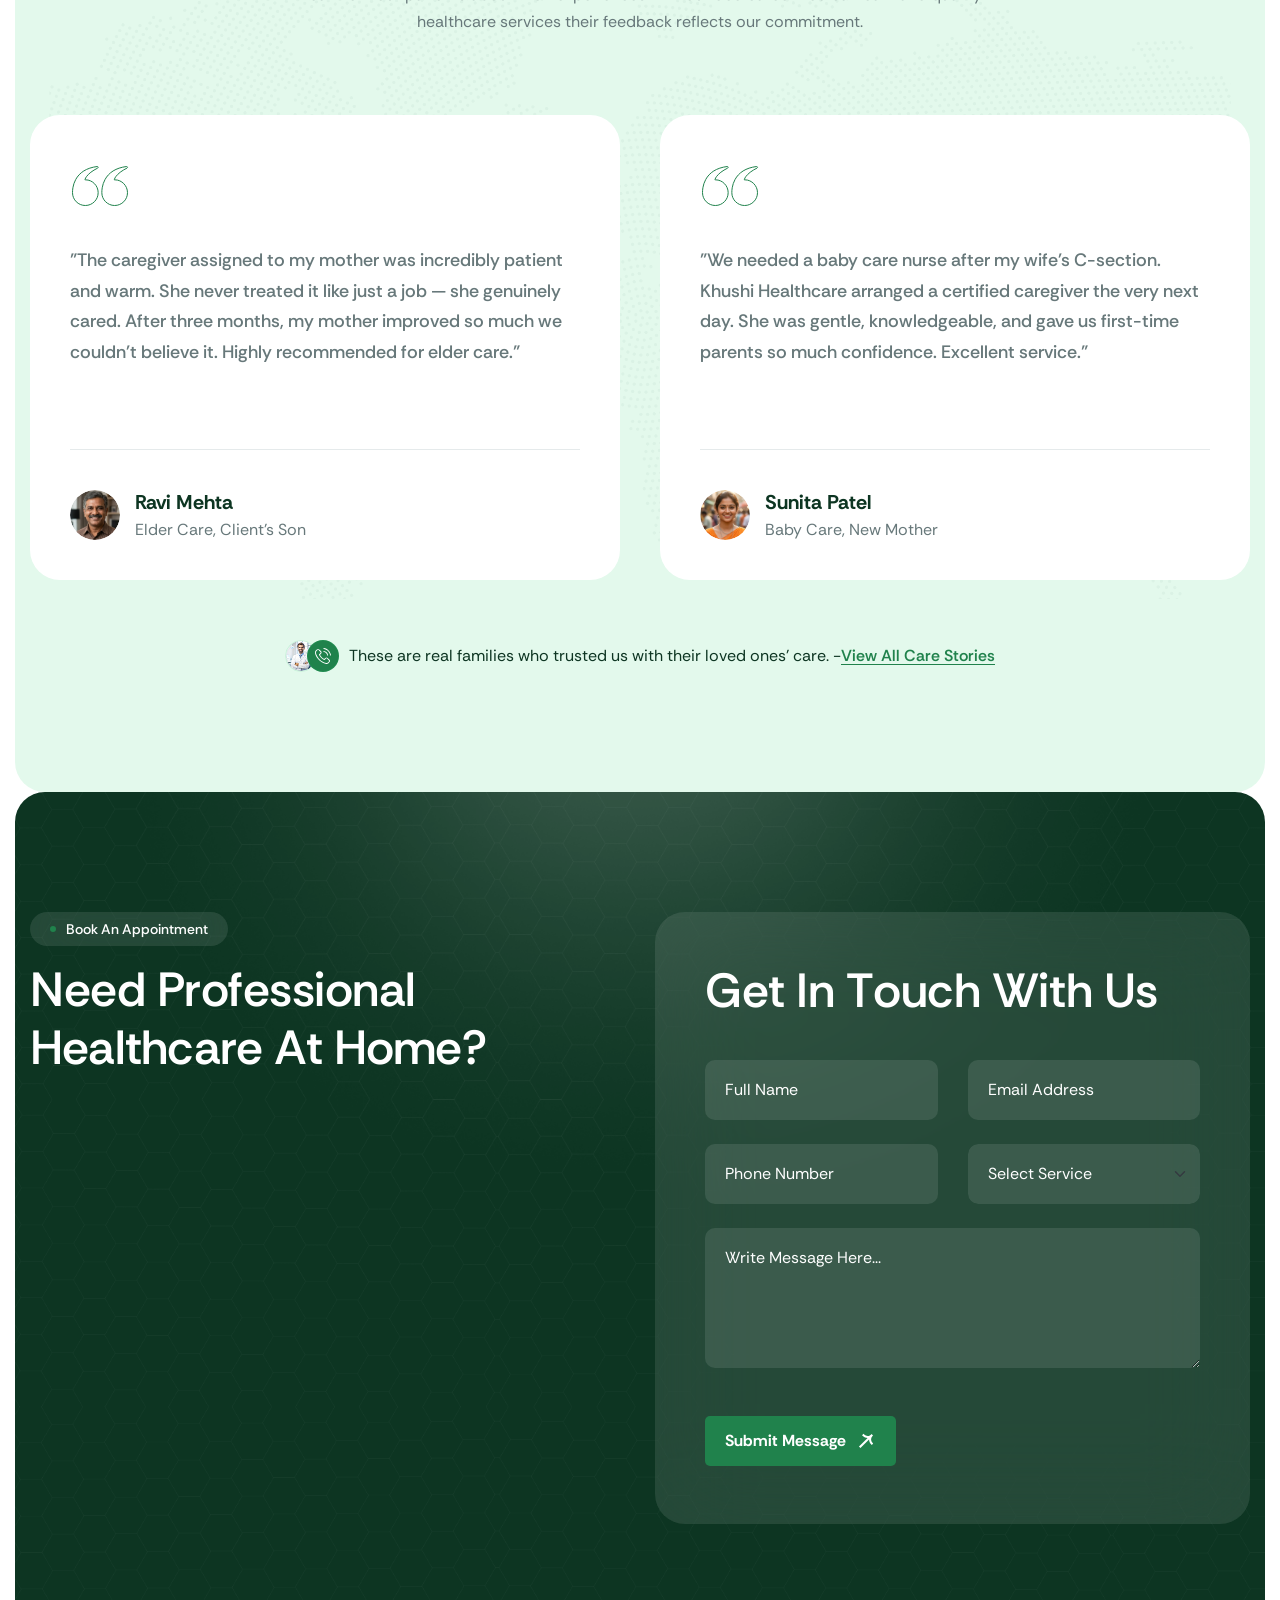
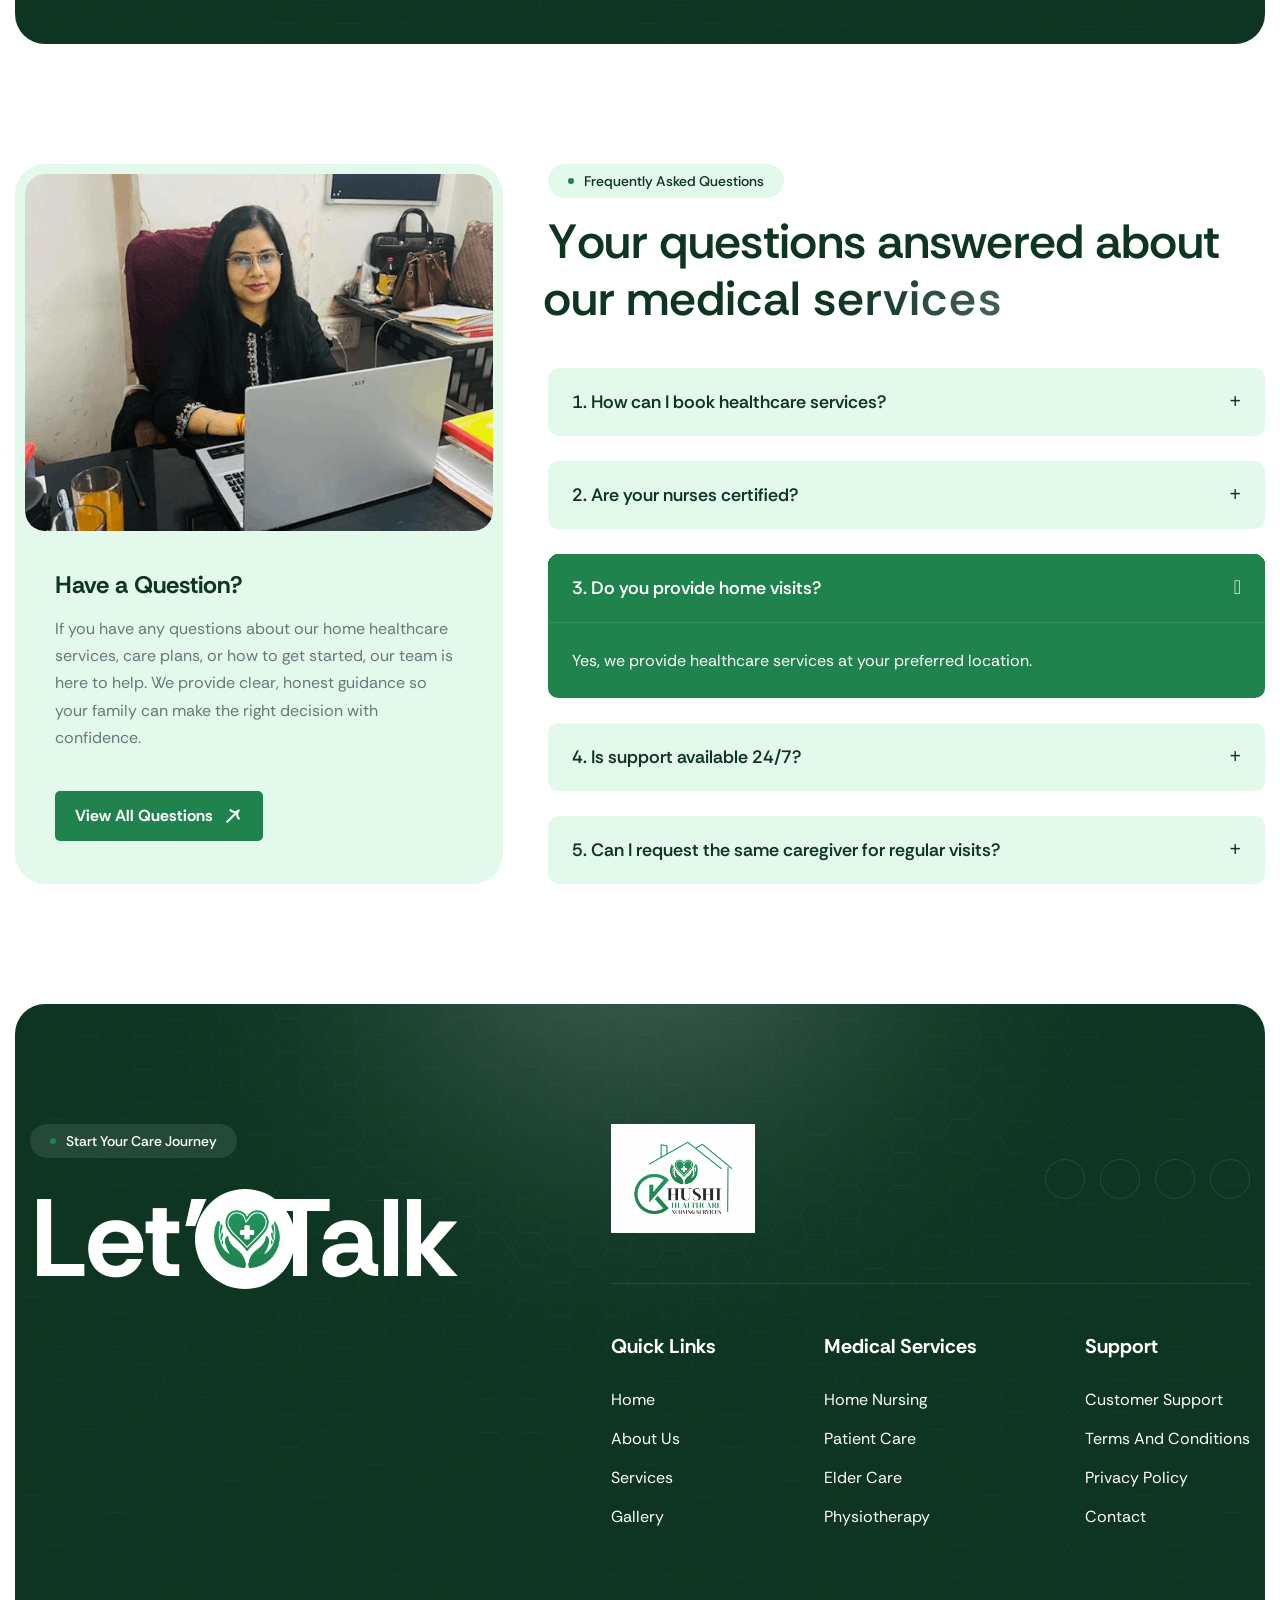
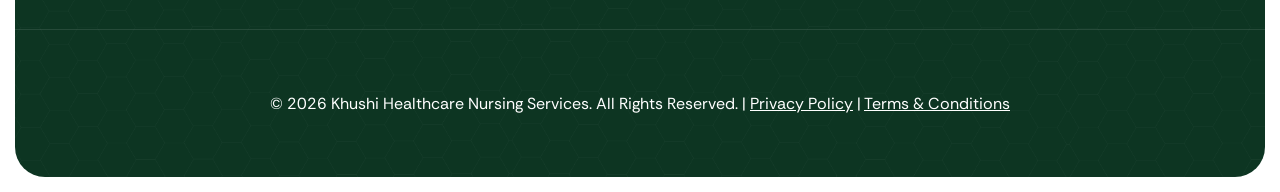
==== commit e7886728: "fixxes" ====
--- a/index.html
+++ b/index.html
@@ -109,11 +109,11 @@
                         <div class="nav-menu-wrapper">
                             <ul class="navbar-nav mr-auto" id="menu">
                                 <li class="nav-item"><a class="nav-link active" href="./">Home</a></li>
-                                <li class="nav-item"><a class="nav-link" href="about">About Us</a></li>
-                                <li class="nav-item"><a class="nav-link" href="services">Services</a></li>
-                                <li class="nav-item"><a class="nav-link" href="gallery">Gallery</a></li>
-                                <li class="nav-item"><a class="nav-link" href="contact">Contact Us</a></li>
-                                <li class="nav-item highlighted-menu"><a class="nav-link" href="contact">Book
+                                <li class="nav-item"><a class="nav-link" href="./about">About Us</a></li>
+                                <li class="nav-item"><a class="nav-link" href="./services">Services</a></li>
+                                <li class="nav-item"><a class="nav-link" href="./gallery">Gallery</a></li>
+                                <li class="nav-item"><a class="nav-link" href="./contact">Contact Us</a></li>
+                                <li class="nav-item highlighted-menu"><a class="nav-link" href="./contact">Book
                                         Appointment</a></li>
                             </ul>
                         </div>
@@ -160,7 +160,7 @@
                                 <a href="tel:9266844161" class="btn-default btn-highlighted">Book Appointment</a>
                             </div>
 
-                            <a href="services" class="btn-hero-outline">
+                            <a href="./services" class="btn-hero-outline">
                                 <span class="btn-play-icon"><i class="fa-solid fa-play"></i></span>
                                 How It Works
                             </a>
@@ -264,7 +264,7 @@
                                 <a href="tel:9266844161" class="btn-default btn-highlighted">
                                     Book Appointment
                                 </a>
-                                <a href="services" class="btn-hero-outline">
+                                <a href="./services" class="btn-hero-outline">
                                     <span class="btn-play-icon"><i class="fa-solid fa-play"></i></span>
                                     How It Works
                                 </a>
@@ -495,7 +495,7 @@
                                     at home with compassion and expertise.
                                 </div>
 
-                                <a href="home-nursing" class="readmore-btn">View Details</a>
+                                <a href="./home-nursing" class="readmore-btn">View Details</a>
 
                             </div>
                         </div>
@@ -528,7 +528,7 @@
                                 post-operative patients.
                             </div>
 
-                            <a href="patient-care" class="readmore-btn">View Details</a>
+                            <a href="./patient-care" class="readmore-btn">View Details</a>
 
                         </div>
                     </div>
@@ -594,7 +594,7 @@
                         citizens at home.
                     </div>
 
-                    <a href="elder-care" class="readmore-btn">View Details</a>
+                    <a href="./elder-care" class="readmore-btn">View Details</a>
 
                 </div>
             </div>
@@ -658,7 +658,7 @@
                     Personalized physiotherapy sessions to improve mobility, strength, and recovery.
                 </div>
 
-                <a href="physiotherapy" class="readmore-btn">View Details</a>
+                <a href="./physiotherapy" class="readmore-btn">View Details</a>
 
             </div>
         </div>
@@ -2298,9 +2298,9 @@
                             <h2>Quick Links</h2>
                             <ul>
                                 <li><a href="./">Home</a></li>
-                                <li><a href="about">About Us</a></li>
-                                <li><a href="services">Services</a></li>
-                                <li><a href="gallery">Gallery</a></li>
+                                <li><a href="./about">About Us</a></li>
+                                <li><a href="./services">Services</a></li>
+                                <li><a href="./gallery">Gallery</a></li>
                             </ul>
                         </div>
                         <!-- Footer Links End -->
@@ -2309,10 +2309,10 @@
                         <div class="footer-links">
                             <h2>Medical Services</h2>
                             <ul>
-                                <li><a href="home-nursing">Home Nursing</a></li>
-                                <li><a href="patient-care">Patient Care</a></li>
-                                <li><a href="elder-care">Elder Care</a></li>
-                                <li><a href="physiotherapy">Physiotherapy</a></li>
+                                <li><a href="./home-nursing">Home Nursing</a></li>
+                                <li><a href="./patient-care">Patient Care</a></li>
+                                <li><a href="./elder-care">Elder Care</a></li>
+                                <li><a href="./physiotherapy">Physiotherapy</a></li>
                             </ul>
                         </div>
                         <!-- Footer Links End -->
@@ -2322,9 +2322,9 @@
                             <h2>Support</h2>
                             <ul>
                                  <li><a href="#">Customer Support</a></li>
-                                <li><a href="terms-conditions">Terms and Conditions</a></li>
-                                <li><a href="privacy-policy">Privacy Policy</a></li>
-                                <li><a href="contact">Contact</a></li>
+                                <li><a href="./terms-conditions">Terms and Conditions</a></li>
+                                <li><a href="./privacy-policy">Privacy Policy</a></li>
+                                <li><a href="./contact">Contact</a></li>
                             </ul>
                         </div>
                         <!-- Footer Links End -->
@@ -2342,9 +2342,9 @@
                         <!-- Footer Copyright Text Start -->
                         <div class="footer-copyright-text">
                             <p>© 2026 Khushi Healthcare Nursing Services. All Rights Reserved. | <a
-                                    href="privacy-policy"
+                                    href="./privacy-policy"
                                     style="color: inherit; text-decoration: underline;">Privacy Policy</a> | <a
-                                    href="terms-conditions"
+                                    href="./terms-conditions"
                                     style="color: inherit; text-decoration: underline;">Terms &amp; Conditions</a></p>
                         </div>
                         <!-- Footer Copyright Text End -->
